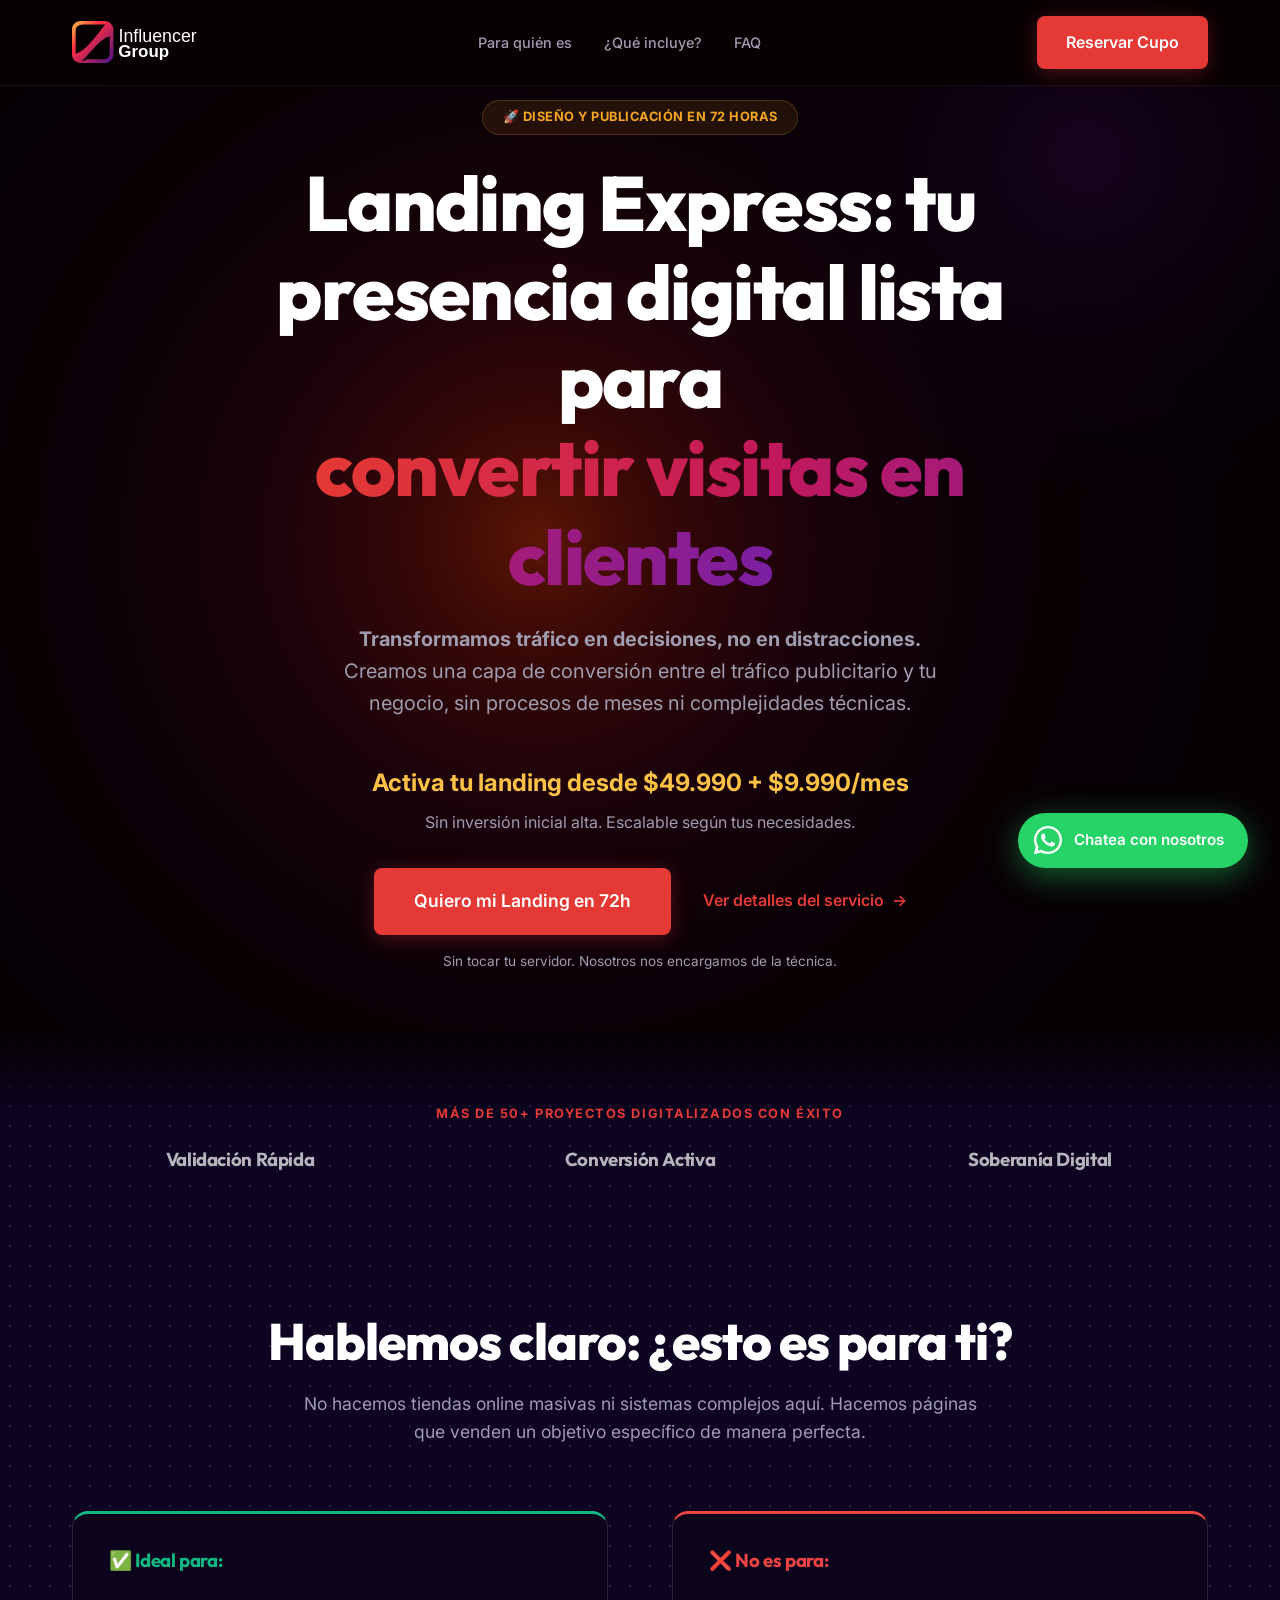
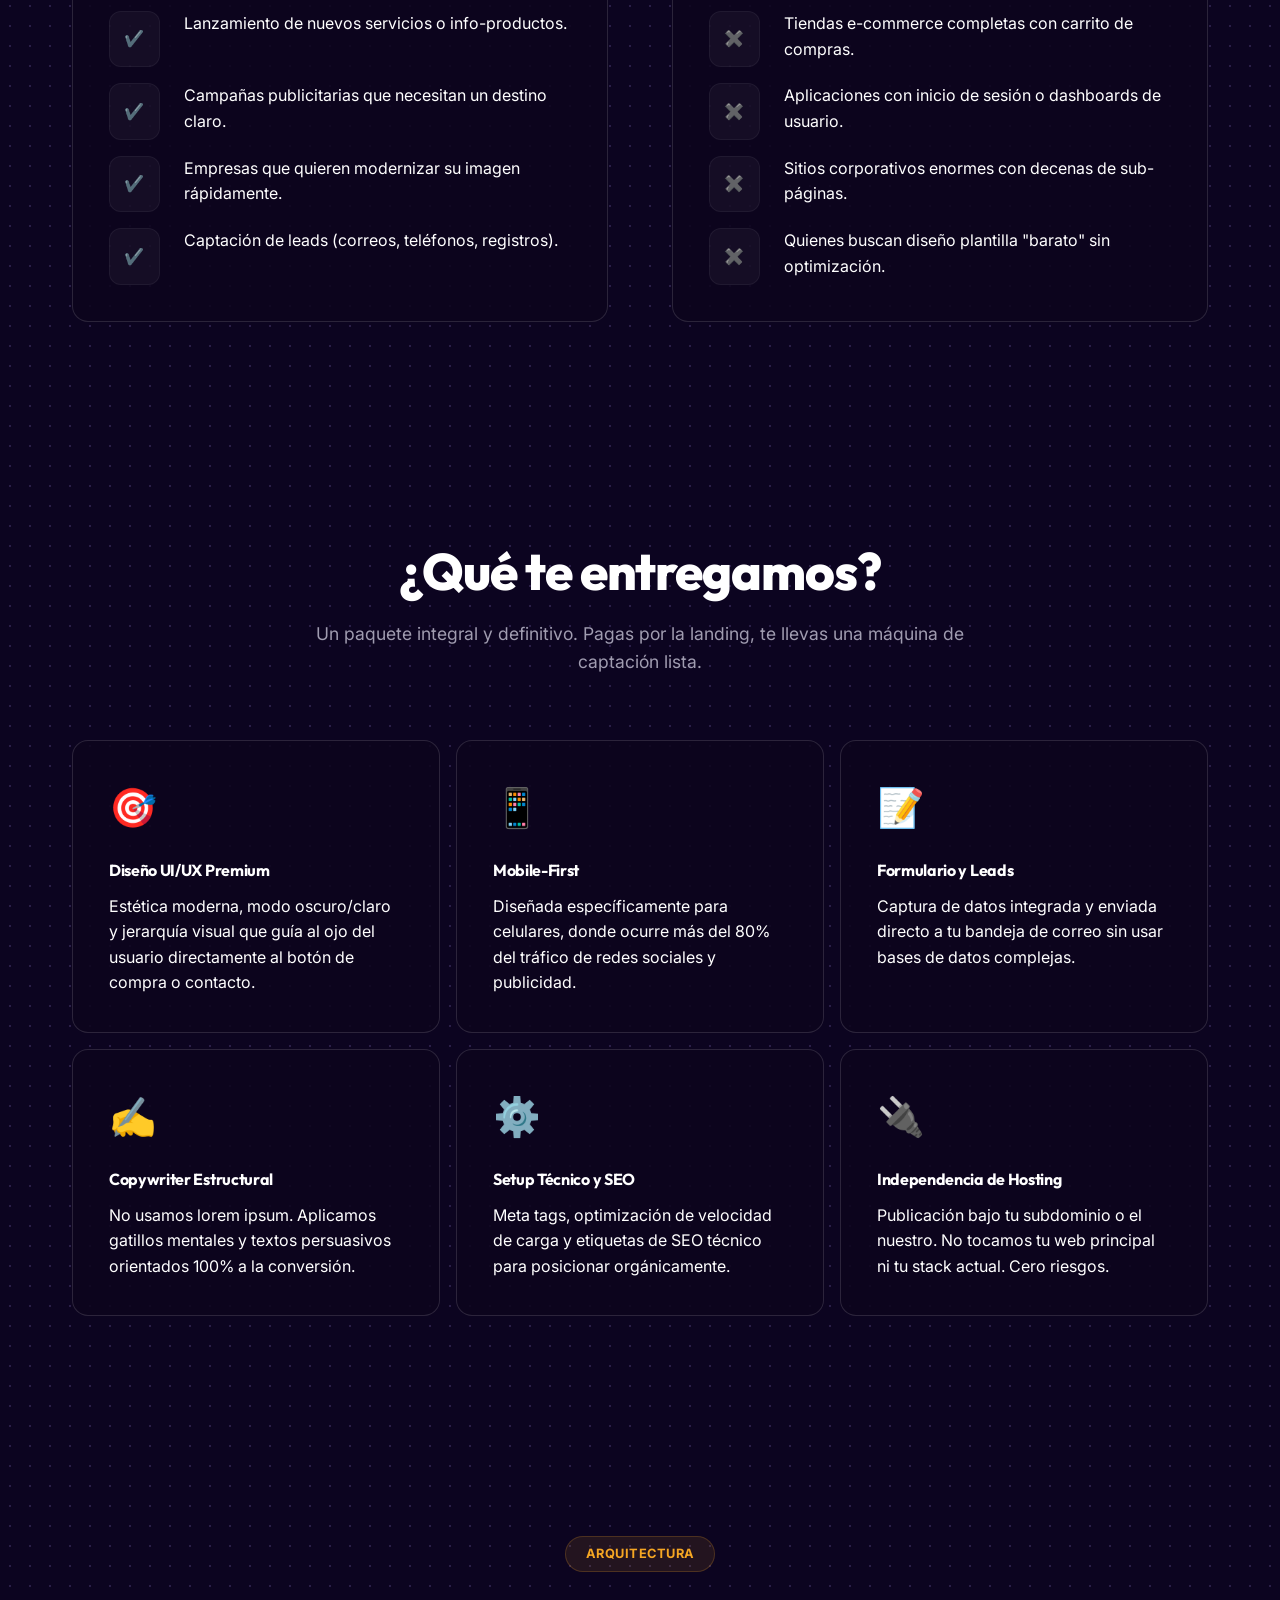
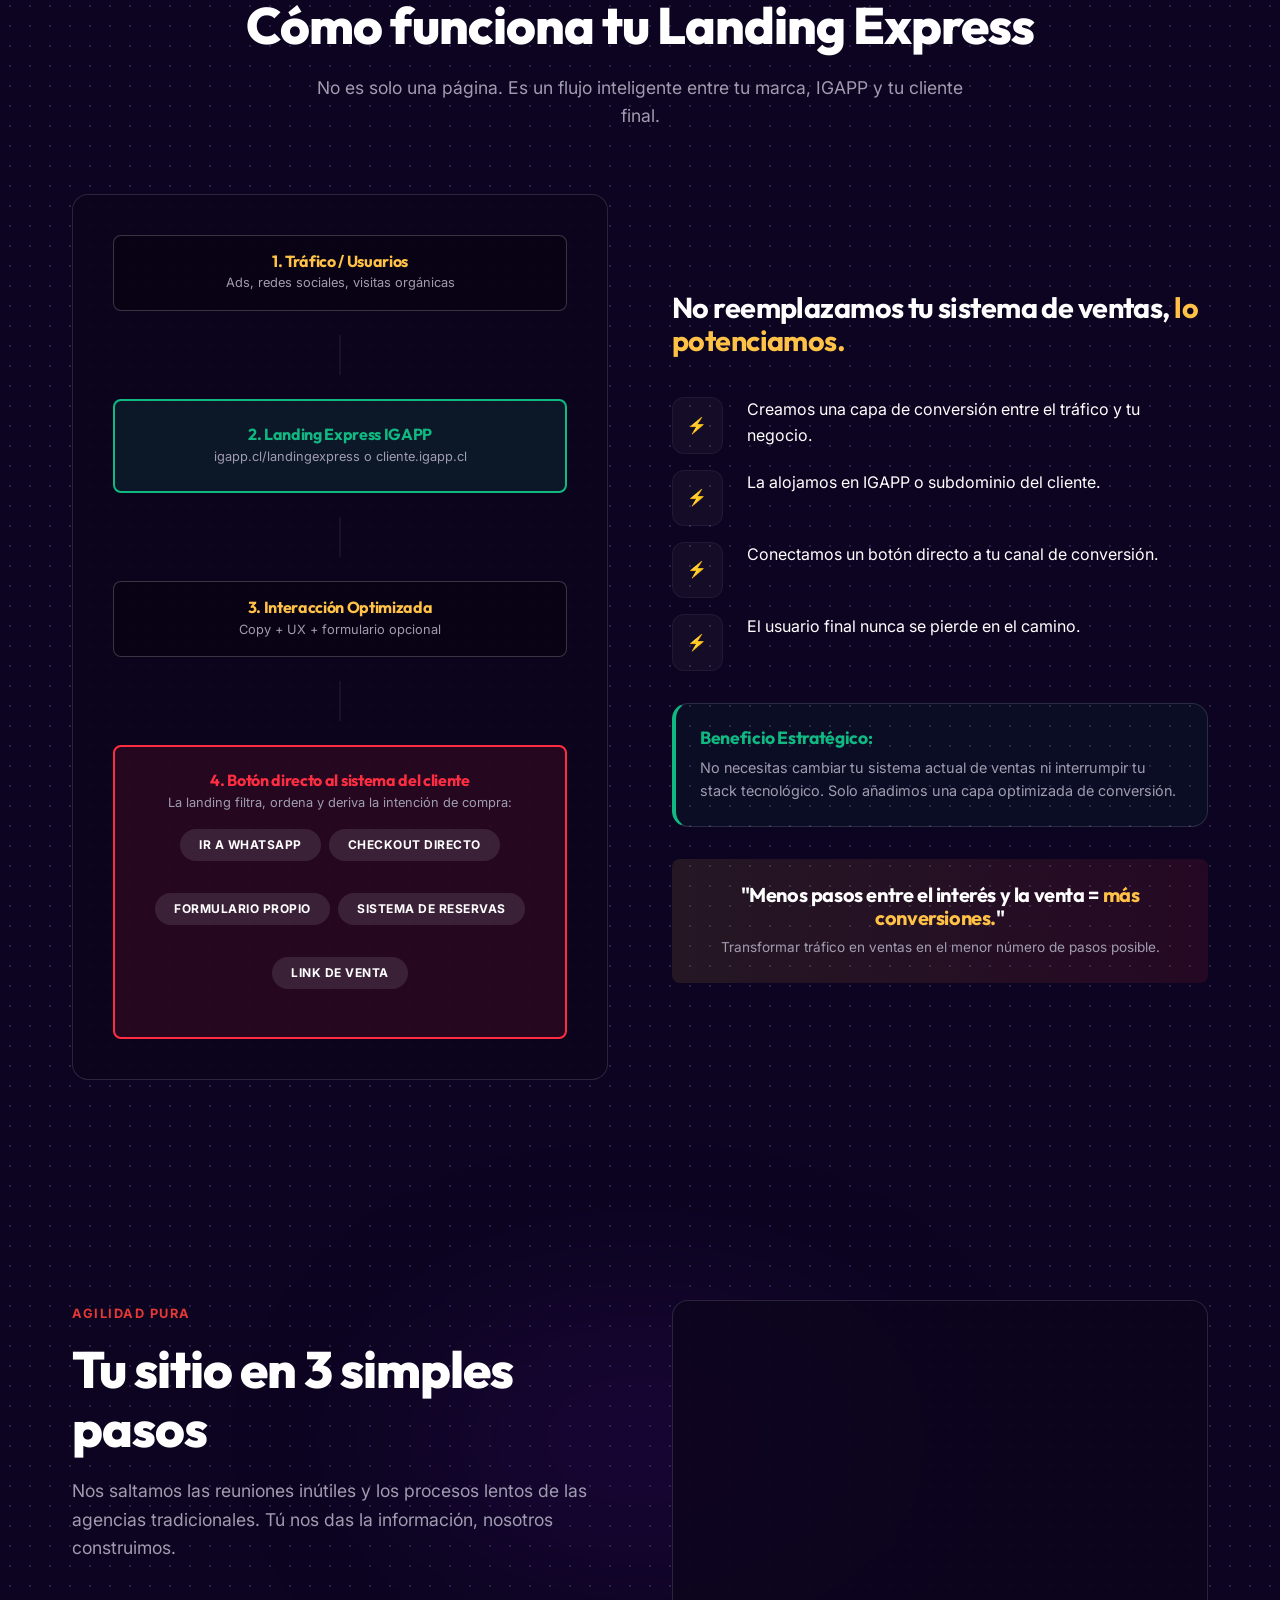
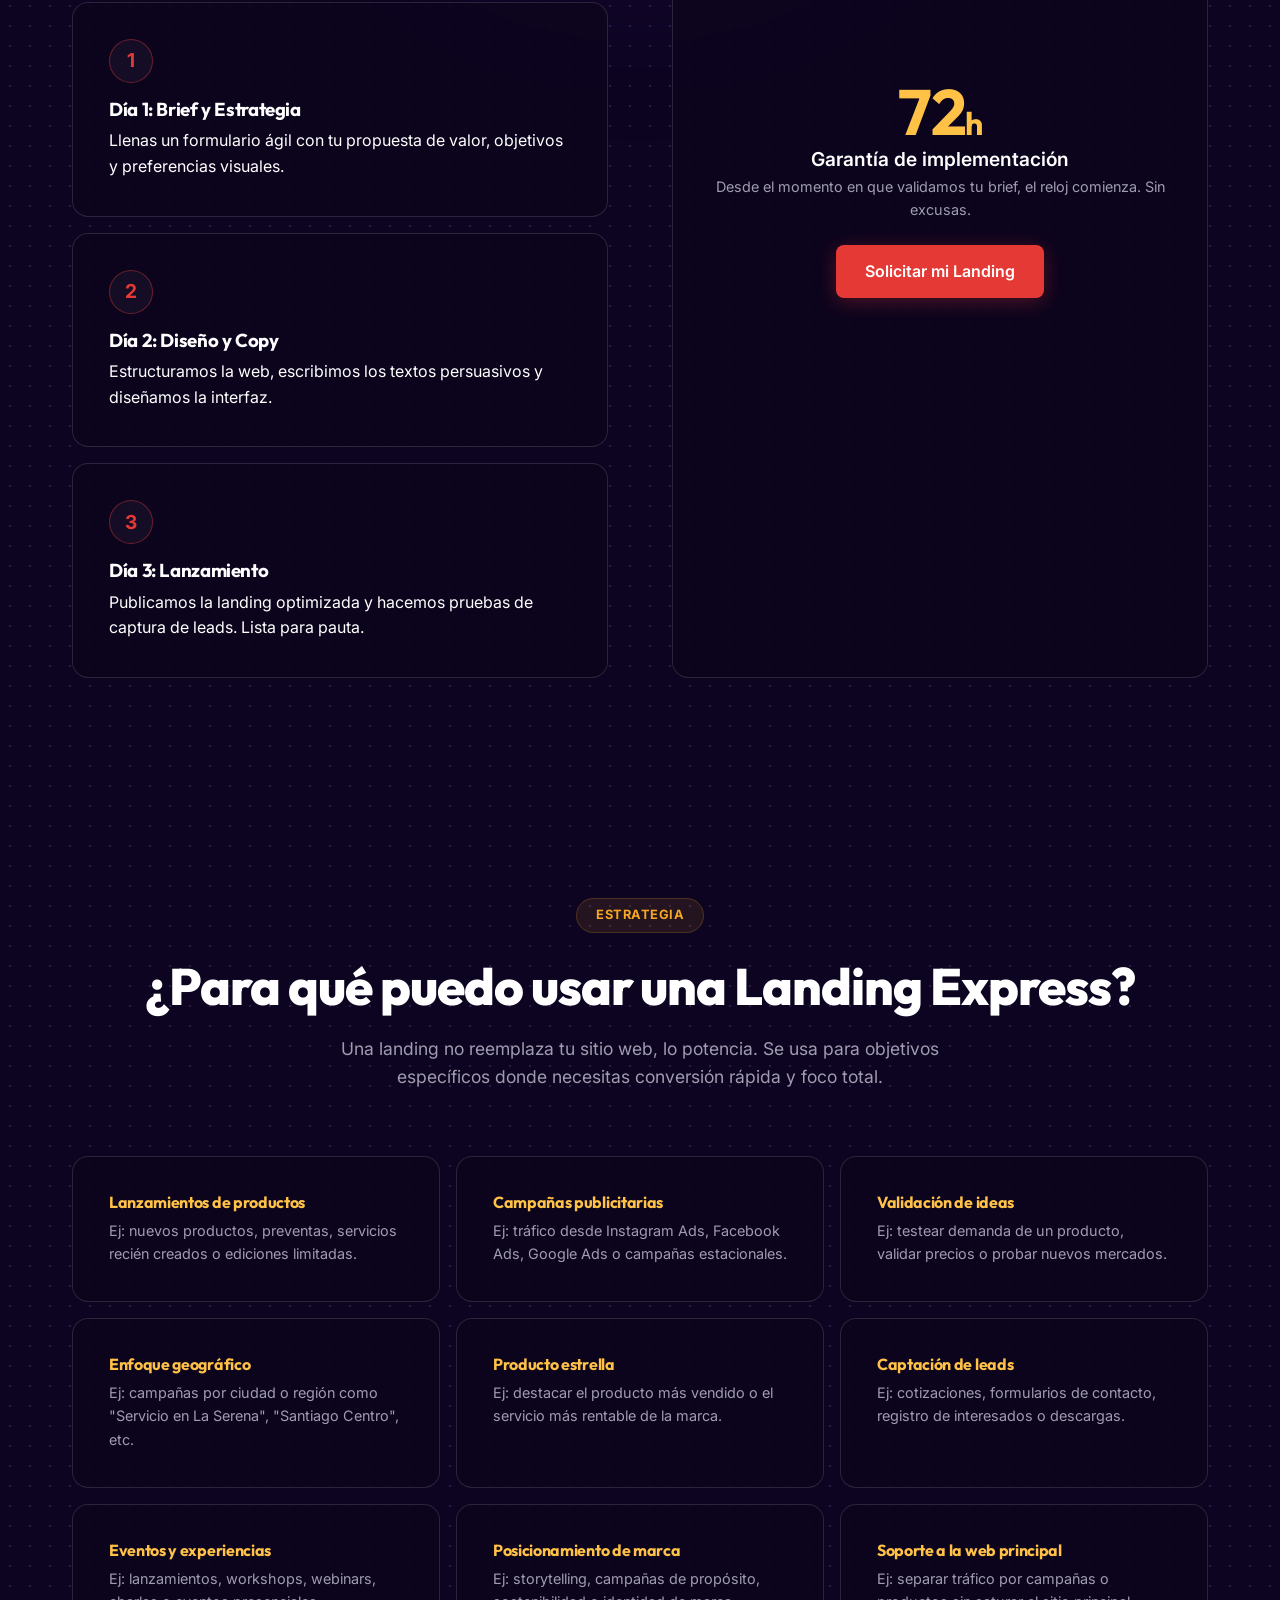
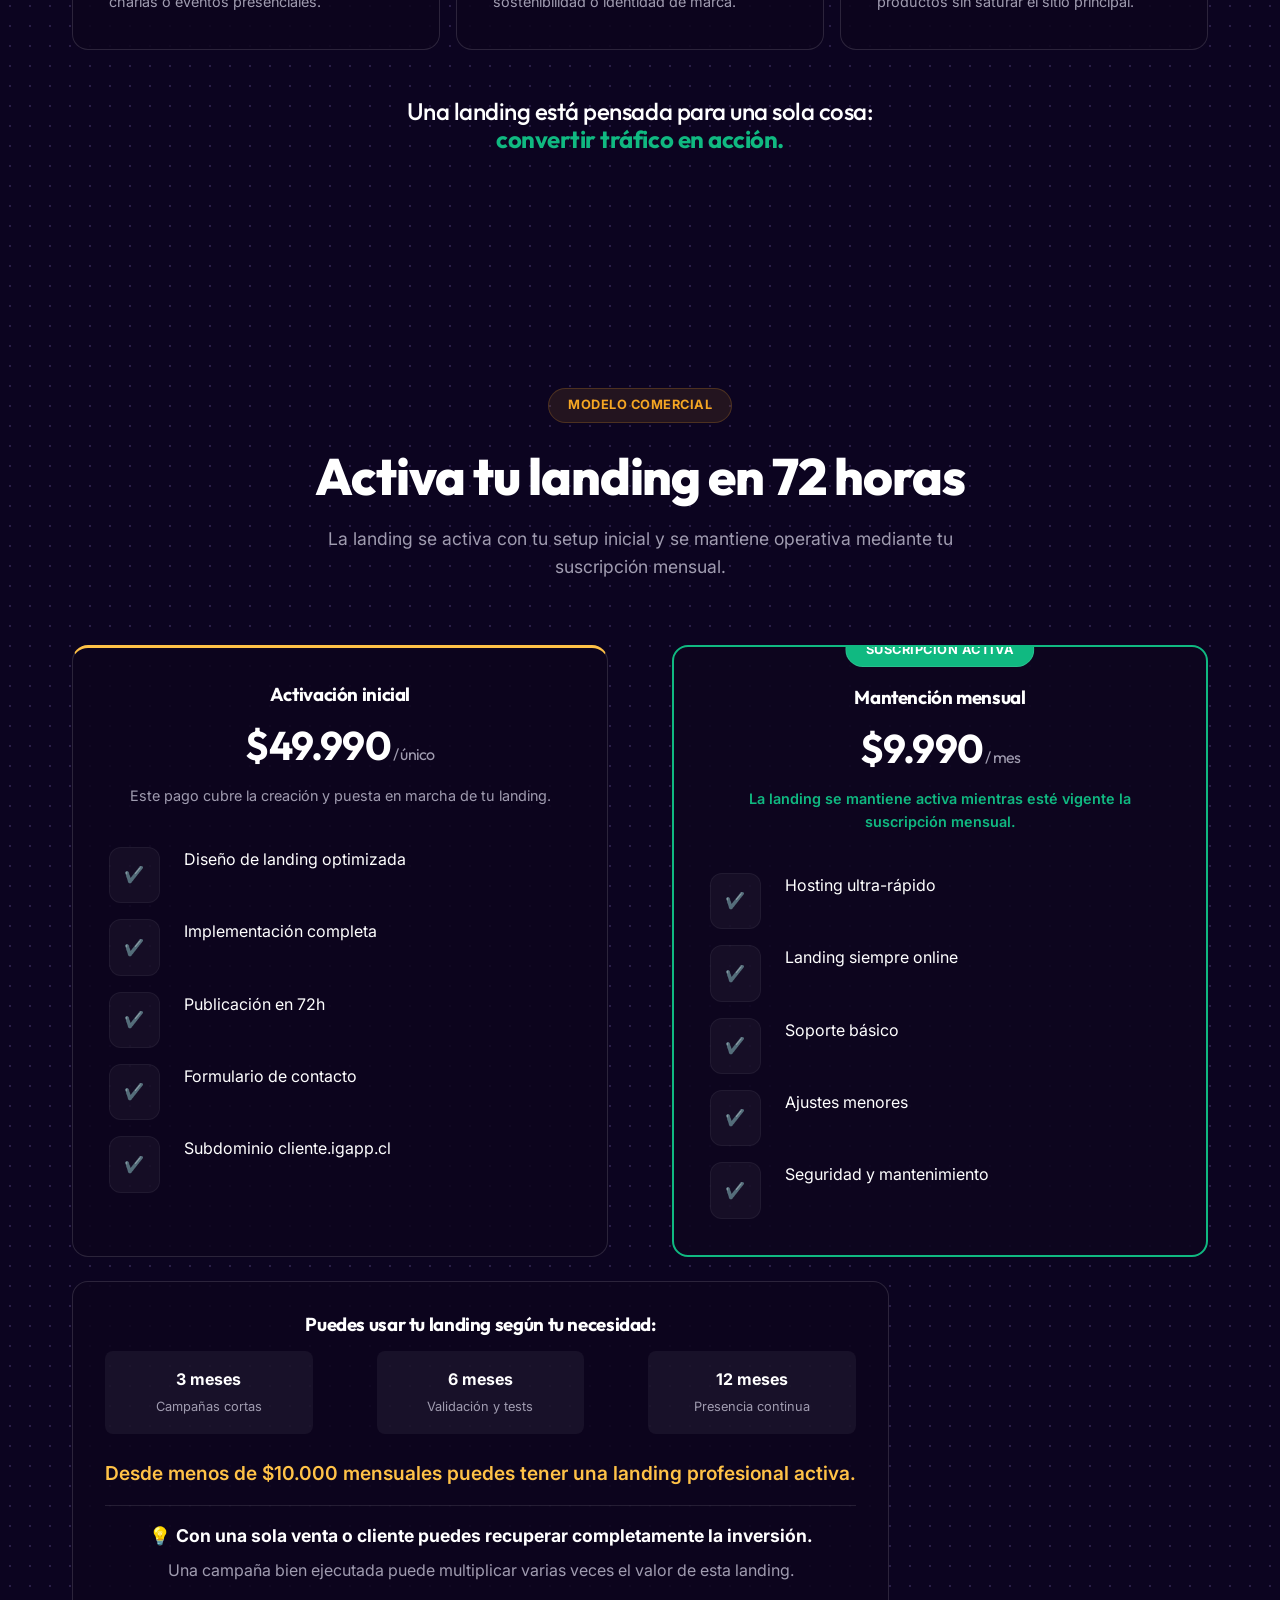
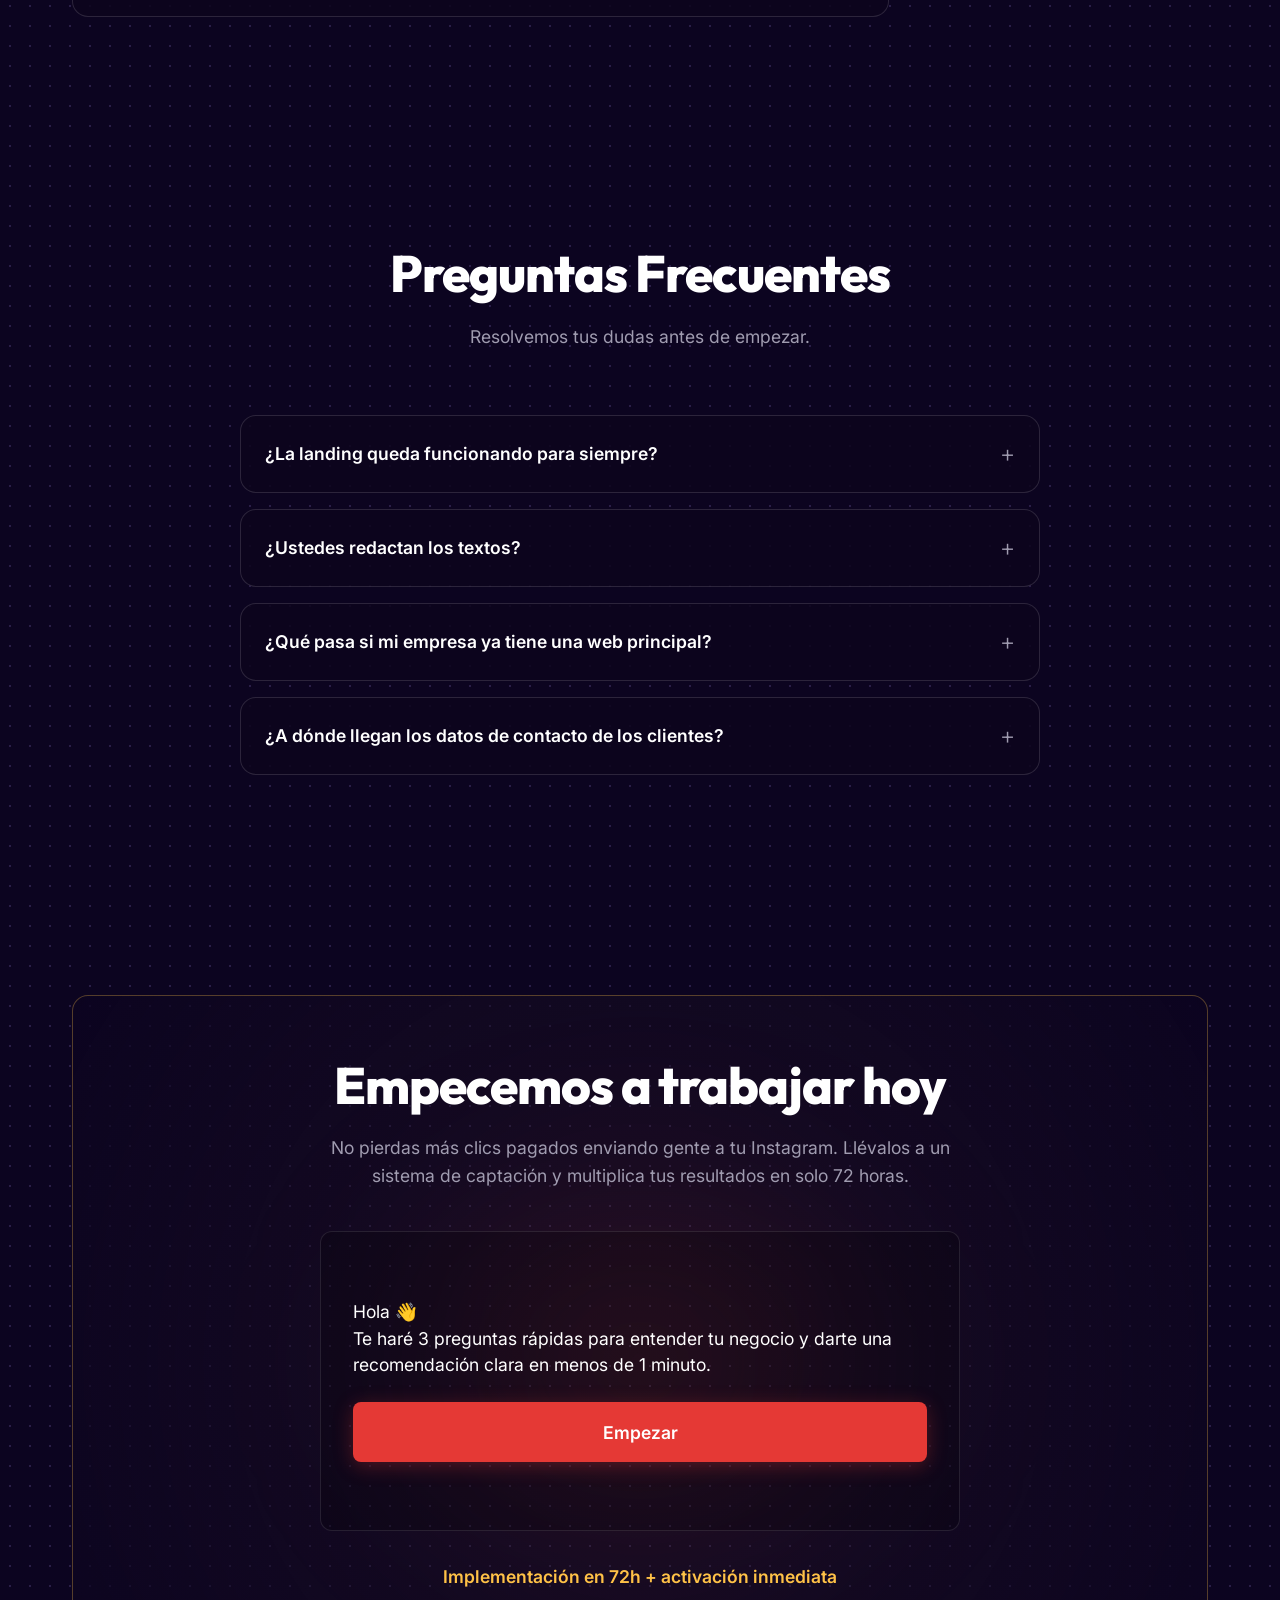
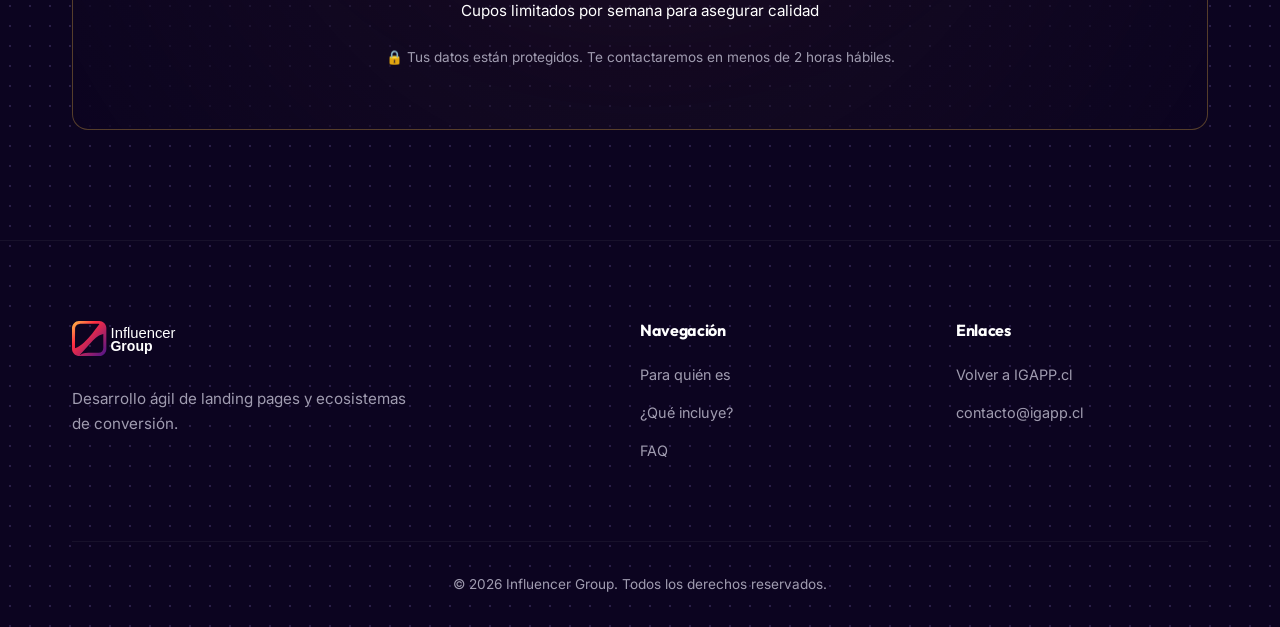
==== landingexpress/index.html @ 33c8352d "Add files via upload" ====
<!DOCTYPE html>
<html lang="es">
<head>
    <meta charset="UTF-8">
    <meta name="viewport" content="width=device-width, initial-scale=1.0">
    <title>Landing Express | Influencer Group</title>
    <meta name="description" content="Obtén tu Landing Express profesional en 72 horas. Diseñada para convertir visitas en clientes con optimización UI/UX y copy persuasivo.">

    <!-- Open Graph / Facebook / WhatsApp -->
    <meta property="og:type" content="website">
    <meta property="og:url" content="https://igapp.cl/landingexpress/">
    <meta property="og:site_name" content="Influencer Group">
    <meta property="og:title" content="Landing Express | Tu Web en 72 Horas">
    <meta property="og:description" content="Tu presencia digital lista para convertir en 72 horas. Diseño premium, mobile-first y optimizado para ventas.">
    <meta property="og:image" content="https://igapp.cl/Logo%20Influencer%20Whastapp.png">
    <meta property="og:image:secure_url" content="https://igapp.cl/Logo%20Influencer%20Whastapp.png">
    <meta property="og:image:type" content="image/png">
    <meta property="og:image:width" content="1200">
    <meta property="og:image:height" content="630">

    <!-- Twitter -->
    <meta property="twitter:card" content="summary_large_image">
    <meta property="twitter:url" content="https://igapp.cl/landingexpress">
    <meta property="twitter:title" content="Landing Express | Tu Web en 72 Horas">
    <meta property="twitter:description" content="Tu presencia digital lista para convertir en 72 horas. Diseño premium, mobile-first y optimizado para ventas.">
    <meta property="twitter:image" content="https://igapp.cl/Logo%20Influencer%20Whastapp.png">

    <link rel="stylesheet" href="../style.css">
    <link href="https://fonts.googleapis.com/css2?family=Inter:wght@400;500;600&family=Outfit:wght@500;700;800&display=swap" rel="stylesheet">
</head>
<body>

<header class="header">
    <div class="container header-container">
        <a href="../" class="logo"><img src="../logo Influencer Group 2026 v1.svg" alt="Influencer Group"></a>
        <nav class="nav">
            <ul class="nav-list">
                <li><a href="#para-quien">Para quién es</a></li>
                <li><a href="#que-incluye">¿Qué incluye?</a></li>
                <li><a href="#faq">FAQ</a></li>
            </ul>
        </nav>
        <a href="#contacto" class="btn btn-primary">Reservar Cupo</a>
        <div class="mobile-menu-btn"><span></span><span></span><span></span></div>
    </div>
</header>

<section class="hero" id="inicio" style="padding-bottom: 4rem;">
    <canvas id="hero-canvas"></canvas>
    <div class="container text-center hero-inner">
        <div class="hero-content mx-auto">
            <span class="badge badge-warning" style="font-weight: 700;">🚀 Diseño y publicación en 72 Horas</span>
            <h1 class="hero-title">Landing Express: tu presencia digital lista para<br><span>convertir visitas en clientes</span></h1>
            <p class="hero-subtitle"><strong>Transformamos tráfico en decisiones, no en distracciones.</strong> Creamos una capa de conversión entre el tráfico publicitario y tu negocio, sin procesos de meses ni complejidades técnicas.</p>
            <div style="margin: 2rem 0;">
                <p style="font-size: 1.5rem; font-weight: 700; color: #FFC247; margin: 0;">Activa tu landing desde $49.990 + $9.990/mes</p>
                <p style="color: var(--text-muted); font-size: 1rem; margin-top: 0.5rem;">Sin inversión inicial alta. Escalable según tus necesidades.</p>
            </div>
            <div class="hero-actions">
                <a href="#contacto" class="btn btn-primary btn-large">Quiero mi Landing en 72h</a>
                <a href="#para-quien" class="btn-link">Ver detalles del servicio <span class="arrow">→</span></a>
            </div>
            <p style="margin-top: 1rem; font-size: 0.85rem; color: var(--text-muted);">Sin tocar tu servidor. Nosotros nos encargamos de la técnica.</p>
        </div>
    </div>
</section>

<div class="sections-bg">

<!-- PRUEBA SOCIAL -->
<section class="section" style="padding: 4rem 0 2rem;">
    <div class="container text-center reveal">
        <p class="eyebrow" style="margin-bottom: 1.5rem;">Más de 50+ proyectos digitalizados con éxito</p>
        <div class="grid grid-3 align-center gap-large" style="opacity: 0.7;">
            <div><h3 style="font-family: 'Outfit'; margin:0;">Validación Rápida</h3></div>
            <div><h3 style="font-family: 'Outfit'; margin:0;">Conversión Activa</h3></div>
            <div><h3 style="font-family: 'Outfit'; margin:0;">Soberanía Digital</h3></div>
        </div>
    </div>
</section>

<!-- SECCIÓN PARA QUIÉN ES / NO ES -->
<section class="section" id="para-quien">
    <div class="container">
        <div class="section-header text-center reveal">
            <h2 class="section-title">Hablemos claro: ¿esto es para ti?</h2>
            <p class="section-desc mx-auto">No hacemos tiendas online masivas ni sistemas complejos aquí. Hacemos páginas que venden un objetivo específico de manera perfecta.</p>
        </div>
        <div class="grid grid-2 gap-large mt-4">
            <div class="glass-card reveal" style="border-top: 3px solid #10b981;">
                <h3 style="color: #10b981; margin-bottom: 1.5rem;">✅ Ideal para:</h3>
                <ul class="feature-rows" style="gap: 1rem;">
                    <li class="feature-row" style="padding:0; border:none; background:transparent;"><div class="feature-icon" style="font-size:1rem;">✔️</div><div>Lanzamiento de nuevos servicios o info-productos.</div></li>
                    <li class="feature-row" style="padding:0; border:none; background:transparent;"><div class="feature-icon" style="font-size:1rem;">✔️</div><div>Campañas publicitarias que necesitan un destino claro.</div></li>
                    <li class="feature-row" style="padding:0; border:none; background:transparent;"><div class="feature-icon" style="font-size:1rem;">✔️</div><div>Empresas que quieren modernizar su imagen rápidamente.</div></li>
                    <li class="feature-row" style="padding:0; border:none; background:transparent;"><div class="feature-icon" style="font-size:1rem;">✔️</div><div>Captación de leads (correos, teléfonos, registros).</div></li>
                </ul>
            </div>
            <div class="glass-card reveal" style="border-top: 3px solid #ef4444; transition-delay:100ms">
                <h3 style="color: #ef4444; margin-bottom: 1.5rem;">❌ No es para:</h3>
                <ul class="feature-rows" style="gap: 1rem;">
                    <li class="feature-row" style="padding:0; border:none; background:transparent;"><div class="feature-icon" style="font-size:1rem;">✖️</div><div>Tiendas e-commerce completas con carrito de compras.</div></li>
                    <li class="feature-row" style="padding:0; border:none; background:transparent;"><div class="feature-icon" style="font-size:1rem;">✖️</div><div>Aplicaciones con inicio de sesión o dashboards de usuario.</div></li>
                    <li class="feature-row" style="padding:0; border:none; background:transparent;"><div class="feature-icon" style="font-size:1rem;">✖️</div><div>Sitios corporativos enormes con decenas de sub-páginas.</div></li>
                    <li class="feature-row" style="padding:0; border:none; background:transparent;"><div class="feature-icon" style="font-size:1rem;">✖️</div><div>Quienes buscan diseño plantilla "barato" sin optimización.</div></li>
                </ul>
            </div>
        </div>
    </div>
</section>

<!-- 2. ¿QUÉ INCLUYE? -->
<section class="section" id="que-incluye">
    <div class="container">
        <div class="section-header text-center reveal">
            <h2 class="section-title">¿Qué te entregamos?</h2>
            <p class="section-desc mx-auto">Un paquete integral y definitivo. Pagas por la landing, te llevas una máquina de captación lista.</p>
        </div>
        <div class="bento-grid grid-3">
            <div class="bento-card glass-card reveal">
                <div class="card-icon">🎯</div>
                <h4>Diseño UI/UX Premium</h4>
                <p>Estética moderna, modo oscuro/claro y jerarquía visual que guía al ojo del usuario directamente al botón de compra o contacto.</p>
            </div>
            <div class="bento-card glass-card reveal" style="transition-delay:100ms">
                <div class="card-icon">📱</div>
                <h4>Mobile-First</h4>
                <p>Diseñada específicamente para celulares, donde ocurre más del 80% del tráfico de redes sociales y publicidad.</p>
            </div>
            <div class="bento-card glass-card reveal" style="transition-delay:200ms">
                <div class="card-icon">📝</div>
                <h4>Formulario y Leads</h4>
                <p>Captura de datos integrada y enviada directo a tu bandeja de correo sin usar bases de datos complejas.</p>
            </div>
            <div class="bento-card glass-card reveal">
                <div class="card-icon">✍️</div>
                <h4>Copywriter Estructural</h4>
                <p>No usamos lorem ipsum. Aplicamos gatillos mentales y textos persuasivos orientados 100% a la conversión.</p>
            </div>
            <div class="bento-card glass-card reveal" style="transition-delay:100ms">
                <div class="card-icon">⚙️</div>
                <h4>Setup Técnico y SEO</h4>
                <p>Meta tags, optimización de velocidad de carga y etiquetas de SEO técnico para posicionar orgánicamente.</p>
            </div>
            <div class="bento-card glass-card reveal" style="transition-delay:200ms">
                <div class="card-icon">🔌</div>
                <h4>Independencia de Hosting</h4>
                <p>Publicación bajo tu subdominio o el nuestro. No tocamos tu web principal ni tu stack actual. Cero riesgos.</p>
            </div>
        </div>
    </div>
</section>

<!-- WORKFLOW / CÓMO FUNCIONA -->
<section class="section" id="workflow">
    <div class="container">
        <div class="section-header text-center reveal">
            <span class="badge badge-warning">Arquitectura</span>
            <h2 class="section-title">Cómo funciona tu Landing Express</h2>
            <p class="section-desc mx-auto">No es solo una página. Es un flujo inteligente entre tu marca, IGAPP y tu cliente final.</p>
        </div>
        
        <div class="grid grid-2 align-center gap-large mt-4">
            <!-- DIAGRAMA VISUAL -->
            <div class="glass-card reveal" style="padding: 2.5rem; text-align: center;">
                <div style="display:flex; flex-direction:column; align-items:center; gap: 1rem;">
                    
                    <div style="border: 1px solid rgba(255,255,255,0.2); border-radius: 8px; padding: 1rem; width: 100%; background: rgba(0,0,0,0.3);">
                        <h4 style="color: #FFC247; margin-bottom: 0.2rem;">1. Tráfico / Usuarios</h4>
                        <p style="font-size: 0.8rem; color: var(--text-muted); margin:0;">Ads, redes sociales, visitas orgánicas</p>
                    </div>
                    
                    <div class="tech-arrow"></div>
                    
                    <div class="tech-node" style="border: 2px solid #10b981; border-radius: 8px; padding: 1.5rem; width: 100%; background: rgba(16, 185, 129, 0.1);">
                        <h4 style="color: #10b981; margin-bottom: 0.2rem;">2. Landing Express IGAPP</h4>
                        <p style="font-size: 0.8rem; color: var(--text-muted); margin:0;">igapp.cl/landingexpress o cliente.igapp.cl</p>
                    </div>
                    
                    <div class="tech-arrow" style="animation-delay: 0.5s;"></div>
                    
                    <div style="border: 1px solid rgba(255,255,255,0.2); border-radius: 8px; padding: 1rem; width: 100%; background: rgba(0,0,0,0.3);">
                        <h4 style="color: #FFC247; margin-bottom: 0.2rem;">3. Interacción Optimizada</h4>
                        <p style="font-size: 0.8rem; color: var(--text-muted); margin:0;">Copy + UX + formulario opcional</p>
                    </div>

                    <div class="tech-arrow" style="animation-delay: 1s;"></div>
                    
                    <div style="border: 2px solid #FF2D41; border-radius: 8px; padding: 1.5rem; width: 100%; background: rgba(255, 45, 65, 0.1);">
                        <h4 style="color: #FF2D41; margin-bottom: 0.2rem;">4. Botón directo al sistema del cliente</h4>
                        <p style="font-size: 0.8rem; color: var(--text-muted); margin:0; margin-bottom: 1rem;">La landing filtra, ordena y deriva la intención de compra:</p>
                        <div style="display: flex; flex-wrap: wrap; gap: 0.5rem; justify-content: center;">
                            <span class="badge" style="background: rgba(255,255,255,0.1); border:none; font-size:0.75rem;">Ir a WhatsApp</span>
                            <span class="badge" style="background: rgba(255,255,255,0.1); border:none; font-size:0.75rem;">Checkout Directo</span>
                            <span class="badge" style="background: rgba(255,255,255,0.1); border:none; font-size:0.75rem;">Formulario Propio</span>
                            <span class="badge" style="background: rgba(255,255,255,0.1); border:none; font-size:0.75rem;">Sistema de Reservas</span>
                            <span class="badge" style="background: rgba(255,255,255,0.1); border:none; font-size:0.75rem;">Link de Venta</span>
                        </div>
                    </div>
                    
                </div>
            </div>
            
            <!-- EXPLICACION -->
            <div class="reveal">
                <h3 style="font-size: 1.8rem; margin-bottom: 1rem;">No reemplazamos tu sistema de ventas, <span style="color:#FFC247;">lo potenciamos.</span></h3>
                
                <ul class="feature-rows" style="gap: 1rem; margin-bottom: 2rem;">
                    <li class="feature-row" style="padding:0; border:none; background:transparent;"><div class="feature-icon" style="font-size:1rem;">⚡</div><div>Creamos una capa de conversión entre el tráfico y tu negocio.</div></li>
                    <li class="feature-row" style="padding:0; border:none; background:transparent;"><div class="feature-icon" style="font-size:1rem;">⚡</div><div>La alojamos en IGAPP o subdominio del cliente.</div></li>
                    <li class="feature-row" style="padding:0; border:none; background:transparent;"><div class="feature-icon" style="font-size:1rem;">⚡</div><div>Conectamos un botón directo a tu canal de conversión.</div></li>
                    <li class="feature-row" style="padding:0; border:none; background:transparent;"><div class="feature-icon" style="font-size:1rem;">⚡</div><div>El usuario final nunca se pierde en el camino.</div></li>
                </ul>

                <div class="glass-card" style="border-left: 4px solid #10b981; padding: 1.5rem; margin-bottom: 2rem; background: rgba(16, 185, 129, 0.05);">
                    <h4 style="color: #10b981; font-size: 1.1rem; margin:0;">Beneficio Estratégico:</h4>
                    <p style="font-size: 0.9rem; color: var(--text-muted); margin-top:0.5rem; margin-bottom: 0;">No necesitas cambiar tu sistema actual de ventas ni interrumpir tu stack tecnológico. Solo añadimos una capa optimizada de conversión.</p>
                </div>
                
                <div style="background: linear-gradient(90deg, rgba(255,194,71,0.1) 0%, rgba(255,45,65,0.1) 100%); border-radius: 8px; padding: 1.5rem; text-align: center;">
                    <h3 style="margin: 0; font-size: 1.25rem; font-family: 'Outfit';">"Menos pasos entre el interés y la venta = <span style="color:#FFC247;">más conversiones.</span>"</h3>
                    <p style="font-size: 0.85rem; color: var(--text-muted); margin-top: 0.5rem; margin-bottom: 0;">Transformar tráfico en ventas en el menor número de pasos posible.</p>
                </div>
            </div>
        </div>
    </div>
</section>

<!-- PROCESO Y ENTREGA -->
<section class="section" id="proceso">
    <div class="container">
        <div class="grid grid-2 align-center gap-large">
            <div class="reveal">
                <span class="eyebrow">Agilidad pura</span>
                <h2 class="section-title">Tu sitio en 3 simples pasos</h2>
                <p class="section-desc text-left">Nos saltamos las reuniones inútiles y los procesos lentos de las agencias tradicionales. Tú nos das la información, nosotros construimos.</p>
                <div class="process-steps mt-4" style="flex-direction: column; display: flex; gap: 1rem;">
                    <div class="step glass-card" style="margin-bottom: 0; width: 100%; text-align: left; display: flex; flex-direction: column; align-items: flex-start;"><div class="step-number" style="margin: 0 0 1rem 0;">1</div><h3 style="margin-bottom: 0.5rem;">Día 1: Brief y Estrategia</h3><p>Llenas un formulario ágil con tu propuesta de valor, objetivos y preferencias visuales.</p></div>
                    <div class="step glass-card" style="margin-bottom: 0; width: 100%; text-align: left; display: flex; flex-direction: column; align-items: flex-start;"><div class="step-number" style="margin: 0 0 1rem 0;">2</div><h3 style="margin-bottom: 0.5rem;">Día 2: Diseño y Copy</h3><p>Estructuramos la web, escribimos los textos persuasivos y diseñamos la interfaz.</p></div>
                    <div class="step glass-card" style="margin-bottom: 0; width: 100%; text-align: left; display: flex; flex-direction: column; align-items: flex-start;"><div class="step-number" style="margin: 0 0 1rem 0;">3</div><h3 style="margin-bottom: 0.5rem;">Día 3: Lanzamiento</h3><p>Publicamos la landing optimizada y hacemos pruebas de captura de leads. Lista para pauta.</p></div>
                </div>
            </div>
            <div class="visual-box glass-card reveal text-center" style="display:flex; flex-direction:column; justify-content:center; align-items:center;">
                <h3 style="font-size: 4rem; margin: 0; color: #FFC247; line-height:1;">72<span style="font-size:2rem;">h</span></h3>
                <p style="font-size: 1.2rem; font-weight: 600;">Garantía de implementación</p>
                <p style="color: var(--text-muted); font-size: 0.9rem;">Desde el momento en que validamos tu brief, el reloj comienza. Sin excusas.</p>
                <a href="#contacto" class="btn btn-primary mt-4">Solicitar mi Landing</a>
            </div>
        </div>
    </div>
</section>

<!-- CASOS DE USO -->
<section class="section" id="casos-de-uso">
    <div class="container">
        <div class="section-header text-center reveal">
            <span class="badge badge-warning">Estrategia</span>
            <h2 class="section-title">¿Para qué puedo usar una Landing Express?</h2>
            <p class="section-desc mx-auto">Una landing no reemplaza tu sitio web, lo potencia. Se usa para objetivos específicos donde necesitas conversión rápida y foco total.</p>
        </div>
        <div class="bento-grid grid-3 mt-4">
            <div class="glass-card reveal">
                <h4 style="color: #FFC247; margin-bottom: 0.5rem;">Lanzamientos de productos</h4>
                <p style="font-size: 0.9rem; color: var(--text-muted); margin:0;">Ej: nuevos productos, preventas, servicios recién creados o ediciones limitadas.</p>
            </div>
            <div class="glass-card reveal" style="transition-delay: 100ms;">
                <h4 style="color: #FFC247; margin-bottom: 0.5rem;">Campañas publicitarias</h4>
                <p style="font-size: 0.9rem; color: var(--text-muted); margin:0;">Ej: tráfico desde Instagram Ads, Facebook Ads, Google Ads o campañas estacionales.</p>
            </div>
            <div class="glass-card reveal" style="transition-delay: 200ms;">
                <h4 style="color: #FFC247; margin-bottom: 0.5rem;">Validación de ideas</h4>
                <p style="font-size: 0.9rem; color: var(--text-muted); margin:0;">Ej: testear demanda de un producto, validar precios o probar nuevos mercados.</p>
            </div>
            <div class="glass-card reveal">
                <h4 style="color: #FFC247; margin-bottom: 0.5rem;">Enfoque geográfico</h4>
                <p style="font-size: 0.9rem; color: var(--text-muted); margin:0;">Ej: campañas por ciudad o región como "Servicio en La Serena", "Santiago Centro", etc.</p>
            </div>
            <div class="glass-card reveal" style="transition-delay: 100ms;">
                <h4 style="color: #FFC247; margin-bottom: 0.5rem;">Producto estrella</h4>
                <p style="font-size: 0.9rem; color: var(--text-muted); margin:0;">Ej: destacar el producto más vendido o el servicio más rentable de la marca.</p>
            </div>
            <div class="glass-card reveal" style="transition-delay: 200ms;">
                <h4 style="color: #FFC247; margin-bottom: 0.5rem;">Captación de leads</h4>
                <p style="font-size: 0.9rem; color: var(--text-muted); margin:0;">Ej: cotizaciones, formularios de contacto, registro de interesados o descargas.</p>
            </div>
            <div class="glass-card reveal">
                <h4 style="color: #FFC247; margin-bottom: 0.5rem;">Eventos y experiencias</h4>
                <p style="font-size: 0.9rem; color: var(--text-muted); margin:0;">Ej: lanzamientos, workshops, webinars, charlas o eventos presenciales.</p>
            </div>
            <div class="glass-card reveal" style="transition-delay: 100ms;">
                <h4 style="color: #FFC247; margin-bottom: 0.5rem;">Posicionamiento de marca</h4>
                <p style="font-size: 0.9rem; color: var(--text-muted); margin:0;">Ej: storytelling, campañas de propósito, sostenibilidad o identidad de marca.</p>
            </div>
            <div class="glass-card reveal" style="transition-delay: 200ms;">
                <h4 style="color: #FFC247; margin-bottom: 0.5rem;">Soporte a la web principal</h4>
                <p style="font-size: 0.9rem; color: var(--text-muted); margin:0;">Ej: separar tráfico por campañas o productos sin saturar el sitio principal.</p>
            </div>
        </div>
        <div class="text-center reveal" style="margin-top: 3rem;">
            <h3 style="font-family: 'Outfit'; font-size: 1.5rem; font-weight: 500;">Una landing está pensada para una sola cosa:<br><span style="color: #10b981; font-weight: 700;">convertir tráfico en acción.</span></h3>
        </div>
    </div>
</section>

<!-- PRICING Y VALOR -->
<section class="section" id="pricing">
    <div class="container">
        <div class="section-header text-center reveal">
            <span class="badge badge-warning">Modelo Comercial</span>
            <h2 class="section-title">Activa tu landing en 72 horas</h2>
            <p class="section-desc mx-auto">La landing se activa con tu setup inicial y se mantiene operativa mediante tu suscripción mensual.</p>
        </div>
        
        <div class="grid grid-2 gap-large mt-4">
            <!-- BLOQUE 1: SETUP -->
            <div class="glass-card reveal text-center" style="border-top: 3px solid #FFC247;">
                <h3 style="margin-bottom: 0.5rem;">Activación inicial</h3>
                <h2 style="font-size: 2.5rem; margin: 1rem 0;">$49.990<span style="font-size: 1rem; color: var(--text-muted); font-weight:normal;"> / único</span></h2>
                <p style="color: var(--text-muted); font-size: 0.9rem; margin-bottom: 2rem;">Este pago cubre la creación y puesta en marcha de tu landing.</p>
                <ul class="feature-rows" style="gap: 1rem; text-align: left;">
                    <li class="feature-row" style="padding:0; border:none; background:transparent;"><div class="feature-icon" style="font-size:1rem;">✔️</div><div>Diseño de landing optimizada</div></li>
                    <li class="feature-row" style="padding:0; border:none; background:transparent;"><div class="feature-icon" style="font-size:1rem;">✔️</div><div>Implementación completa</div></li>
                    <li class="feature-row" style="padding:0; border:none; background:transparent;"><div class="feature-icon" style="font-size:1rem;">✔️</div><div>Publicación en 72h</div></li>
                    <li class="feature-row" style="padding:0; border:none; background:transparent;"><div class="feature-icon" style="font-size:1rem;">✔️</div><div>Formulario de contacto</div></li>
                    <li class="feature-row" style="padding:0; border:none; background:transparent;"><div class="feature-icon" style="font-size:1rem;">✔️</div><div>Subdominio cliente.igapp.cl</div></li>
                </ul>
            </div>
            
            <!-- BLOQUE 2: MENSUAL -->
            <div class="glass-card reveal text-center" style="border: 2px solid #10b981; position: relative; padding-top: 2.5rem;">
                <span class="badge" style="position: absolute; top: -15px; left: 50%; transform: translateX(-50%); background: #10b981; color: #fff;">Suscripción Activa</span>
                <h3 style="margin-bottom: 0.5rem;">Mantención mensual</h3>
                <h2 style="font-size: 2.5rem; margin: 1rem 0;">$9.990<span style="font-size: 1rem; color: var(--text-muted); font-weight:normal;"> / mes</span></h2>
                <p style="color: #10b981; font-weight: 600; font-size: 0.9rem; margin-bottom: 2rem;">La landing se mantiene activa mientras esté vigente la suscripción mensual.</p>
                <ul class="feature-rows" style="gap: 1rem; text-align: left;">
                    <li class="feature-row" style="padding:0; border:none; background:transparent;"><div class="feature-icon" style="font-size:1rem;">✔️</div><div>Hosting ultra-rápido</div></li>
                    <li class="feature-row" style="padding:0; border:none; background:transparent;"><div class="feature-icon" style="font-size:1rem;">✔️</div><div>Landing siempre online</div></li>
                    <li class="feature-row" style="padding:0; border:none; background:transparent;"><div class="feature-icon" style="font-size:1rem;">✔️</div><div>Soporte básico</div></li>
                    <li class="feature-row" style="padding:0; border:none; background:transparent;"><div class="feature-icon" style="font-size:1rem;">✔️</div><div>Ajustes menores</div></li>
                    <li class="feature-row" style="padding:0; border:none; background:transparent;"><div class="feature-icon" style="font-size:1rem;">✔️</div><div>Seguridad y mantenimiento</div></li>
                </ul>
            </div>
        </div>

        <div class="glass-card mt-4 reveal text-center" style="padding: 2rem;">
            <h3 style="margin-bottom: 1rem;">Puedes usar tu landing según tu necesidad:</h3>
            <div class="grid grid-3 gap-large" style="margin-bottom: 1.5rem;">
                <div style="background: rgba(255,255,255,0.05); padding: 1rem; border-radius: 8px;"><strong>3 meses</strong><br><span style="font-size: 0.8rem; color: var(--text-muted);">Campañas cortas</span></div>
                <div style="background: rgba(255,255,255,0.05); padding: 1rem; border-radius: 8px;"><strong>6 meses</strong><br><span style="font-size: 0.8rem; color: var(--text-muted);">Validación y tests</span></div>
                <div style="background: rgba(255,255,255,0.05); padding: 1rem; border-radius: 8px;"><strong>12 meses</strong><br><span style="font-size: 0.8rem; color: var(--text-muted);">Presencia continua</span></div>
            </div>
            <p style="font-size: 1.2rem; font-weight: 600; color: #FFC247; margin-bottom: 1rem;">Desde menos de $10.000 mensuales puedes tener una landing profesional activa.</p>
            <div style="border-top: 1px solid rgba(255,255,255,0.1); padding-top: 1rem; margin-top: 1rem;">
                <p style="margin-bottom: 0.5rem; font-size: 1.1rem;">💡 <strong>Con una sola venta o cliente puedes recuperar completamente la inversión.</strong></p>
                <p style="color: var(--text-muted);">Una campaña bien ejecutada puede multiplicar varias veces el valor de esta landing.</p>
            </div>
        </div>
    </div>
</section>

<!-- FAQ -->
<section class="section" id="faq">
    <div class="container">
        <div class="section-header text-center reveal">
            <h2 class="section-title">Preguntas Frecuentes</h2>
            <p class="section-desc mx-auto">Resolvemos tus dudas antes de empezar.</p>
        </div>
        <div class="faq-container mx-auto reveal" style="max-width: 800px; display:flex; flex-direction:column; gap:1rem;">
            <details class="glass-card" style="padding: 1.5rem; cursor: pointer;">
                <summary style="font-weight: 600; font-size: 1.1rem; list-style: none; outline: none;">¿La landing queda funcionando para siempre?</summary>
                <p style="margin-top: 1rem; color: var(--text-muted);">La landing se mantiene activa mientras esté vigente la suscripción mensual. Puedes usarla el tiempo que necesites (campañas cortas o presencia continua).</p>
            </details>

            <details class="glass-card" style="padding: 1.5rem; cursor: pointer;">
                <summary style="font-weight: 600; font-size: 1.1rem; list-style: none; outline: none;">¿Ustedes redactan los textos?</summary>
                <p style="margin-top: 1rem; color: var(--text-muted);">Sí. Te pediremos información clave de tu negocio en el brief inicial, y nuestro equipo de copywriter se encargará de darle el formato comercial enfocado a la conversión.</p>
            </details>
            <details class="glass-card" style="padding: 1.5rem; cursor: pointer;">
                <summary style="font-weight: 600; font-size: 1.1rem; list-style: none; outline: none;">¿Qué pasa si mi empresa ya tiene una web principal?</summary>
                <p style="margin-top: 1rem; color: var(--text-muted);">Es el escenario perfecto. Construimos esta landing de forma independiente (ej: `promocion.tuempresa.com`). Esto potencia tu campaña sin tener que involucrar a tus programadores ni tocar tu web actual.</p>
            </details>
            <details class="glass-card" style="padding: 1.5rem; cursor: pointer;">
                <summary style="font-weight: 600; font-size: 1.1rem; list-style: none; outline: none;">¿A dónde llegan los datos de contacto de los clientes?</summary>
                <p style="margin-top: 1rem; color: var(--text-muted);">Configuramos el formulario para que te llegue un correo electrónico inmediato cada vez que alguien se registra, con todos los datos tabulados y listos para contactar.</p>
            </details>
        </div>
    </div>
</section>

<!-- 5. CTA FINAL -->
<section class="section" id="contacto">
    <div class="container text-center reveal">
        <div class="glass-card p-large" style="border: 1px solid rgba(255,194,71,0.3); background: radial-gradient(circle at center, rgba(255,194,71,0.05) 0%, rgba(12,4,32,0.8) 100%);">
            <h2 class="section-title">Empecemos a trabajar hoy</h2>
            <p class="section-desc mx-auto">No pierdas más clics pagados enviando gente a tu Instagram. Llévalos a un sistema de captación y multiplica tus resultados en solo 72 horas.</p>
            
            <div id="wizard-content" style="transition: opacity 0.3s ease; text-align: left; width: 100%; max-width: 640px; margin: 2rem auto 0; background: rgba(0,0,0,0.2); padding: 2rem; border-radius: 12px; border: 1px solid rgba(255,255,255,0.1); min-height: 300px; display: flex; flex-direction: column; justify-content: center;"></div>

            <p style="margin-top: 2rem; font-weight: 600; color: #FFC247; font-size: 1.1rem;">Implementación en 72h + activación inmediata</p>
            <p style="margin-top: 0.5rem; font-size: 0.95rem; color: #fff;">Cupos limitados por semana para asegurar calidad</p>
            <p style="margin-top: 1.5rem; font-size: 0.85rem; color: var(--text-muted);">🔒 Tus datos están protegidos. Te contactaremos en menos de 2 horas hábiles.</p>
        </div>
    </div>
</section>

<footer class="footer">
    <div class="container">
        <div class="footer-grid">
            <div class="footer-brand">
                <img src="../logo Influencer Group 2026 v1.svg" alt="Influencer Group" class="footer-logo">
                <p>Desarrollo ágil de landing pages y ecosistemas de conversión.</p>
            </div>
            <div class="footer-links">
                <h4>Navegación</h4>
                <ul>
                    <li><a href="#para-quien">Para quién es</a></li>
                    <li><a href="#que-incluye">¿Qué incluye?</a></li>
                    <li><a href="#faq">FAQ</a></li>
                </ul>
            </div>
            <div class="footer-links">
                <h4>Enlaces</h4>
                <ul>
                    <li><a href="../">Volver a IGAPP.cl</a></li>
                    <li><a href="mailto:contacto@igapp.cl">contacto@igapp.cl</a></li>
                </ul>
            </div>
        </div>
        <div class="footer-bottom">
            <p>&copy; 2026 Influencer Group. Todos los derechos reservados.</p>
        </div>
    </div>
</footer>

<!-- FLOATING WHATSAPP CTA -->
<a href="#contacto" id="wa-float" title="Habla con nosotros" aria-label="Ir al chatbot">
    <svg xmlns="http://www.w3.org/2000/svg" viewBox="0 0 24 24" fill="white" width="28" height="28">
        <path d="M17.472 14.382c-.297-.149-1.758-.867-2.03-.967-.273-.099-.471-.148-.67.15-.197.297-.767.966-.94 1.164-.173.199-.347.223-.644.075-.297-.15-1.255-.463-2.39-1.475-.883-.788-1.48-1.761-1.653-2.059-.173-.297-.018-.458.13-.606.134-.133.298-.347.446-.52.149-.174.198-.298.298-.497.099-.198.05-.371-.025-.52-.075-.149-.669-1.612-.916-2.207-.242-.579-.487-.5-.669-.51-.173-.008-.371-.01-.57-.01-.198 0-.52.074-.792.372-.272.297-1.04 1.016-1.04 2.479 0 1.462 1.065 2.875 1.213 3.074.149.198 2.096 3.2 5.077 4.487.709.306 1.262.489 1.694.625.712.227 1.36.195 1.871.118.571-.085 1.758-.719 2.006-1.413.248-.694.248-1.289.173-1.413-.074-.124-.272-.198-.57-.347z"/>
        <path d="M12 0C5.373 0 0 5.373 0 12c0 2.126.558 4.121 1.533 5.855L.057 23.499a.5.5 0 0 0 .602.602l5.647-1.476A11.935 11.935 0 0 0 12 24c6.627 0 12-5.373 12-12S18.627 0 12 0zm0 22c-1.907 0-3.693-.528-5.214-1.443l-.374-.22-3.352.877.877-3.351-.22-.374A9.956 9.956 0 0 1 2 12C2 6.477 6.477 2 12 2s10 4.477 10 10-4.477 10-10 10z"/>
    </svg>
    <span>Chatea con nosotros</span>
</a>

</div><!-- end .sections-bg -->

<script src="../script.js"></script>
<style>
/* Add smooth transition to the details tags */
details > summary::-webkit-details-marker {
  display: none;
}
details > summary {
    position: relative;
    padding-right: 1.5rem;
}
details > summary::after {
    content: '+';
    position: absolute;
    right: 0;
    top: 50%;
    transform: translateY(-50%);
    font-size: 1.5rem;
    font-weight: 300;
    color: var(--text-muted);
}
details[open] > summary::after {
    content: '−';
}
</style>
<style>
/* Tech Workflow Animations */
.tech-arrow {
    width: 2px;
    height: 40px;
    background: rgba(255, 255, 255, 0.05);
    position: relative;
    overflow: hidden;
    margin: 0.5rem 0;
}
.tech-arrow::after {
    content: '';
    position: absolute;
    top: -50%;
    left: 0;
    width: 100%;
    height: 50%;
    background: linear-gradient(to bottom, transparent, #FFC247, #FF2D41);
    animation: dataDrop 1.5s infinite linear;
}
@keyframes dataDrop {
    0% { top: -50%; }
    100% { top: 100%; }
}

/* Casos de Uso Hover Tech Glow */
#casos-de-uso .glass-card {
    transition: all 0.3s ease;
}
#casos-de-uso .glass-card:hover {
    transform: translateY(-5px);
    box-shadow: 0 10px 30px -10px rgba(255, 194, 71, 0.2);
    border-color: rgba(255, 194, 71, 0.3);
}

/* Nodos Workflow Pulse */
.tech-node {
    animation: pulseBorder 3s infinite alternate;
}
@keyframes pulseBorder {
    0% { box-shadow: 0 0 0 0 rgba(16, 185, 129, 0); }
    100% { box-shadow: 0 0 20px 0 rgba(16, 185, 129, 0.3); }
}

/* Chatbot Wizard Styles */
.wizard-message {
    font-size: 1.1rem;
    line-height: 1.5;
    margin-bottom: 1.5rem;
}
.wizard-options {
    display: flex;
    flex-direction: column;
    gap: 0.75rem;
}
.wizard-btn-option {
    background: rgba(255, 255, 255, 0.05);
    border: 1px solid rgba(255, 255, 255, 0.2);
    color: #fff;
    padding: 1rem;
    border-radius: 8px;
    font-size: 1rem;
    cursor: pointer;
    text-align: left;
    transition: all 0.2s ease;
    font-family: 'Inter', sans-serif;
}
.wizard-btn-option:hover {
    background: rgba(255, 194, 71, 0.1);
    border-color: #FFC247;
    transform: translateX(5px);
}
.wizard-input-group {
    display: flex;
    gap: 0.5rem;
}
.wizard-input {
    flex: 1;
    background: rgba(255,255,255,0.05);
    border: 1px solid rgba(255,255,255,0.2);
    color: #fff;
    padding: 1rem;
    border-radius: 8px;
    font-size: 1rem;
    font-family: 'Inter', sans-serif;
    outline: none;
}
.wizard-input:focus {
    border-color: #FFC247;
}
.wizard-btn-next {
    background: #FFC247;
    color: #0c0420;
    border: none;
    border-radius: 8px;
    width: 50px;
    font-size: 1.5rem;
    cursor: pointer;
    transition: all 0.2s;
}
.wizard-btn-next:hover {
    transform: scale(1.05);
}
.wizard-error {
    color: #ef4444;
    font-size: 0.85rem;
    margin-top: 0.5rem;
    min-height: 20px;
}
@media (max-width: 600px) {
    .wizard-input-group {
        flex-direction: column;
    }
    .wizard-btn-next {
        width: 100%;
        height: 48px;
    }
    #wizard-content {
        padding: 1.25rem;
    }
}
/* ===== FLOATING WHATSAPP CTA ===== */
#wa-float {
    position: fixed;
    bottom: 2rem;
    right: 2rem;
    z-index: 9999;
    display: flex;
    align-items: center;
    gap: 0.75rem;
    background: #25D366;
    color: #fff;
    text-decoration: none;
    font-family: 'Inter', sans-serif;
    font-weight: 600;
    font-size: 0.95rem;
    padding: 0.85rem 1.5rem 0.85rem 1rem;
    border-radius: 50px;
    box-shadow: 0 8px 32px rgba(37, 211, 102, 0.45);
    transition: all 0.3s ease;
    animation: floatPulse 2.5s ease-in-out infinite;
}
#wa-float:hover {
    background: #1ebe5d;
    transform: translateY(-4px) scale(1.04);
    box-shadow: 0 14px 40px rgba(37, 211, 102, 0.6);
}
#wa-float svg {
    flex-shrink: 0;
}
@keyframes floatPulse {
    0%, 100% { box-shadow: 0 8px 32px rgba(37, 211, 102, 0.45); }
    50%       { box-shadow: 0 8px 48px rgba(37, 211, 102, 0.7); }
}
@media (max-width: 600px) {
    #wa-float span { display: none; }
    #wa-float {
        padding: 1rem;
        border-radius: 50%;
        bottom: 1.5rem;
        right: 1.5rem;
    }
}
</style>
<script src="wizard.js"></script>
</body>
</html>
---- style.css ----
:root {
    --accent-primary: #E53935;
    --accent-primary-hover: #ff4d49;
    --accent-secondary: #7B1FA2;
    --accent-tertiary: #C2185B;
    --warning: #f5a623;
    --text-main: #ffffff;
    --text-muted: #a09cb0;
    --glass-border: rgba(255,255,255,0.07);
    --glass-radius: 16px;
    --font-heading: 'Outfit', sans-serif;
    --font-body: 'Inter', sans-serif;
    --transition: all 0.3s cubic-bezier(0.4,0,0.2,1);
}

*{margin:0;padding:0;box-sizing:border-box;}
html{
    scroll-behavior:smooth;
    overflow-x:hidden; /* prevent any element from causing horizontal scroll */
}
body {
    font-family: var(--font-body);
    color: var(--text-main);
    overflow-x: hidden; /* belt AND suspenders */
    line-height: 1.6;
}

a{text-decoration:none;color:inherit;transition:var(--transition);}
ul{list-style:none;}

.container{max-width:1200px;margin:0 auto;padding:0 2rem;}
.text-center{text-align:center;}
.text-left{text-align:left;}
.mx-auto{margin-left:auto;margin-right:auto;}
.mt-4{margin-top:1.5rem;display:inline-block;}
.gap-large{gap:4rem!important;}

/* ─── TYPOGRAPHY ──────────────────────────────────────── */
h1,h2,h3,h4{
    font-family:var(--font-heading);
    line-height:1.15;
    margin-bottom:.9rem;
    color:#fff;
    letter-spacing:-0.02em;
}
.section-title{font-size:3.2rem;font-weight:800;margin-bottom:1.2rem;}
.section-desc{color:var(--text-muted);font-size:1.1rem;margin-bottom:2.5rem;max-width:680px;}
.section-desc.mx-auto{margin-left:auto;margin-right:auto;}
.eyebrow{color:var(--accent-primary);text-transform:uppercase;font-weight:700;font-size:.8rem;letter-spacing:.12em;margin-bottom:1rem;display:inline-block;}

/* ─── BUTTONS ─────────────────────────────────────────── */
.btn{display:inline-block;padding:.85rem 1.8rem;border-radius:8px;font-weight:600;cursor:pointer;text-align:center;border:none;font-family:var(--font-body);transition:var(--transition);font-size:1rem;}
.btn-primary{background:var(--accent-primary);color:#fff;box-shadow:0 4px 20px rgba(229,57,53,.3);}
.btn-primary:hover{background:var(--accent-primary-hover);transform:translateY(-2px);box-shadow:0 8px 30px rgba(229,57,53,.5);}
.btn-large{padding:1.2rem 2.5rem;font-size:1.1rem;}
.btn-block{display:block;width:100%;}
.btn-link{color:var(--accent-primary);font-weight:600;display:inline-flex;align-items:center;gap:8px;font-size:1rem;}
.btn-link .arrow{transition:transform .3s ease;}
.btn-link:hover .arrow{transform:translateX(5px);}

.badge{display:inline-block;padding:.4rem 1.2rem;border-radius:50px;font-size:.8rem;font-weight:700;margin-bottom:1.5rem;background:rgba(255,255,255,.06);color:#fff;border:1px solid rgba(255,255,255,.1);letter-spacing:.5px;text-transform:uppercase;}
.badge-warning{background:rgba(245,166,35,.1);color:var(--warning);border-color:rgba(245,166,35,.2);}

/* ─── HEADER ──────────────────────────────────────────── */
.header{
    position:fixed;top:0;left:0;width:100%;z-index:1000;
    background:rgba(8,2,4,.9);
    backdrop-filter:blur(20px);
    -webkit-backdrop-filter:blur(20px);
    border-bottom:1px solid rgba(255,255,255,.06);
    padding:1rem 0;
    transition:var(--transition);
}
.header-container{
    display:flex;
    justify-content:space-between;
    align-items:center;
    gap:1rem;
}
.logo{
    display:flex;
    align-items:center;
    text-decoration:none;
    flex-shrink:0;
}
.logo img{
    height:42px;
    width:auto;
    object-fit:contain;
    flex-shrink:0;
}
.nav-list{display:flex;gap:2rem;flex-wrap:nowrap;}
.nav-list a{font-size:.9rem;font-weight:500;color:var(--text-muted);white-space:nowrap;}
.nav-list a:hover{color:#fff;}
/* Hamburger: hidden by default, shown via media query */
.mobile-menu-btn{
    display:none;
    cursor:pointer;
    flex-direction:column;
    justify-content:center;
    gap:5px;
    padding:8px;
    flex-shrink:0;
    z-index:1001;
    position:relative;
}
.mobile-menu-btn span{display:block;width:24px;height:2px;background:#fff;border-radius:2px;transition:var(--transition);}

/* ─── HERO ZONE ───────────────────────────────────────── */
/* 
   Background: near-black (#0a0002) with a massive warm red-orange
   radial glow painted on a canvas underneath the content.
*/
.hero{
    position:relative;
    min-height:100vh;
    display:flex;
    align-items:center;
    padding-top:100px;
    overflow:hidden;
    background:#070005; /* very dark base, almost black with red tint */
}

/* Canvas fills the entire hero and is drawn by JS */
#hero-canvas{
    position:absolute;
    top:0;left:0;
    width:100%;height:100%;
    z-index:0;
    display:block;
}

/* Glowing horizon line at the bottom of hero — like n8n */
.hero-horizon{
    position:absolute;
    bottom:0;left:0;right:0;
    height:2px;
    background:linear-gradient(90deg,transparent 0%,rgba(229,57,53,.9) 30%,rgba(194,24,91,.7) 70%,transparent 100%);
    box-shadow:0 0 40px 8px rgba(200,40,20,.5),0 0 100px 30px rgba(180,20,20,.25);
    z-index:1;
}

.hero-inner{position:relative;z-index:2;}
.hero-content{max-width:820px;}

.hero-title{font-size:4.8rem;margin-bottom:1.4rem;font-weight:800;}
.hero-title span{
    background:linear-gradient(to right,var(--accent-primary),var(--accent-tertiary),var(--accent-secondary));
    -webkit-background-clip:text;-webkit-text-fill-color:transparent;
}
.hero-subtitle{font-size:1.25rem;color:var(--text-muted);margin-bottom:2.8rem;max-width:640px;margin-left:auto;margin-right:auto;}
.hero-actions{display:flex;gap:2rem;justify-content:center;align-items:center;}

/* ─── SECTIONS WRAPPER ────────────────────────────────── */
/*
   Deep purple base + dense dot grid.
   Each section has its OWN ambient glow so the page feels
   varied as you scroll — not a flat uniform texture.
*/
.sections-bg{
    background-color:#0c0420;
    background-image:radial-gradient(rgba(180,150,255,.18) 1px, transparent 1px);
    background-size:20px 20px;
    position:relative;
    overflow-x:hidden; /* clip any glow pseudo-elements that bleed right */
}

/* Top transition from hero into sections — keep short so section titles aren't buried */
.sections-bg::before{
    content:'';
    position:absolute;top:0;left:0;right:0;
    height:80px;
    background:linear-gradient(to bottom,#070005,transparent);
    z-index:1;pointer-events:none;
}

/* Per-section ambient glows — overlaid on top of dots */
#micro-soluciones{
    position:relative;
    z-index:2;
}
#micro-soluciones::before{
    content:'';
    position:absolute;
    top:-100px;left:50%;transform:translateX(-50%);
    width:900px;height:600px;
    background:radial-gradient(ellipse at center,rgba(123,31,162,.22) 0%,transparent 65%);
    pointer-events:none;z-index:0;
    filter:blur(60px);
}

#automatizacion{
    position:relative;z-index:2;
}
#automatizacion::before{
    content:'';
    position:absolute;
    top:10%;right:0; /* was right:-100px — that caused overflow */
    width:600px;height:600px;
    background:radial-gradient(ellipse at right center,rgba(229,57,53,.12) 0%,transparent 65%);
    pointer-events:none;z-index:0;
    filter:blur(80px);
    transform:translateX(30%); /* push partially off-screen without overflow */
}

#seguridad{
    position:relative;z-index:2;
}
#seguridad::before{
    content:'';
    position:absolute;
    top:20%;left:0; /* was left:-100px */
    width:600px;height:600px;
    background:radial-gradient(ellipse at left center,rgba(194,24,91,.14) 0%,transparent 65%);
    pointer-events:none;z-index:0;
    filter:blur(80px);
    transform:translateX(-30%);
}

#proceso{
    position:relative;z-index:2;
}
#proceso::before{
    content:'';
    position:absolute;
    top:0;left:50%;transform:translateX(-50%);
    width:800px;height:500px;
    background:radial-gradient(ellipse at center,rgba(100,20,180,.18) 0%,transparent 60%);
    pointer-events:none;z-index:0;
    filter:blur(70px);
}

#contacto{
    position:relative;z-index:2;
}
#contacto::before{
    content:'';
    position:absolute;
    top:50%;left:50%;transform:translate(-50%,-50%);
    width:800px;height:600px;
    background:radial-gradient(ellipse at center,rgba(229,57,53,.15) 0%,transparent 60%);
    pointer-events:none;z-index:0;
    filter:blur(80px);
}

/* ─── GLASS CARDS ──────────────────────────────────────── */
.glass-card{
    background:rgba(14,5,30,.85);
    border:1px solid rgba(255,255,255,.13); /* more visible border */
    border-radius:var(--glass-radius);
    padding:36px;
    transition:var(--transition);
    position:relative;
    overflow:hidden;
    z-index:2;
}
.glass-card:hover{
    border-color:rgba(255,255,255,.25);
    transform:translateY(-4px);
    box-shadow:0 20px 50px rgba(0,0,0,.7);
}
.p-large{padding:60px;}

/* ─── SECTIONS ────────────────────────────────────────── */
/* scroll-margin-top compensates for the fixed header height so anchor
   links land with the section title visible, not hidden behind the nav */
.section{
    padding:110px 0;
    position:relative;
    z-index:2;
    scroll-margin-top:80px;
}
/* Ensure section container content always sits above ambient glow ::before */
.section > .container{
    position:relative;
    z-index:2;
}
.section-header{margin-bottom:4rem;}

.grid{display:grid;gap:24px;}
.grid-2{grid-template-columns:repeat(2,1fr);}
.grid-3{grid-template-columns:repeat(3,1fr);}
.align-center{align-items:center;}

/* ─── BENTO GRID ──────────────────────────────────────── */
.bento-grid{display:grid;grid-template-columns:repeat(3,1fr);gap:16px;}
.bento-span-2{grid-column:span 2;}
.bento-span-1{grid-column:span 1;}
.card-icon{font-size:2.4rem;margin-bottom:1.4rem;display:inline-block;}

/* ─── FEATURE ROWS ────────────────────────────────────── */
.feature-rows{margin-top:2.5rem;display:flex;flex-direction:column;gap:1.8rem;}
.feature-row{display:flex;gap:1.5rem;align-items:flex-start;}
.feature-icon{font-size:1.6rem;background:rgba(255,255,255,.04);padding:.9rem;border-radius:12px;border:1px solid rgba(255,255,255,.05);flex-shrink:0;}
.feature-row h4{margin-bottom:.4rem;font-size:1.1rem;}
.feature-row p{color:var(--text-muted);}

/* ─── WORKFLOW ANIMATION ──────────────────────────────── */
.visual-box{text-align:center;height:100%;display:flex;flex-direction:column;justify-content:center;}
.workflow-animation{display:flex;align-items:center;justify-content:center;margin-bottom:2.5rem;}
.node{background:rgba(0,0,0,.5);border:1px solid var(--glass-border);padding:1rem 1.4rem;border-radius:10px;font-weight:600;}
.main-node{background:rgba(229,57,53,.1);border-color:var(--accent-primary);color:var(--accent-primary);box-shadow:0 0 25px rgba(229,57,53,.2);}
.line{height:3px;width:55px;background:linear-gradient(90deg,rgba(255,255,255,.05) 50%,var(--accent-secondary) 50%);background-size:200% 100%;animation:flowData 2s linear infinite;}
@keyframes flowData{0%{background-position:100% 0}100%{background-position:-100% 0}}

/* ─── PROCESS STEPS ───────────────────────────────────── */
.process-steps{display:grid;grid-template-columns:repeat(4,1fr);gap:20px;}
.step-number{width:44px;height:44px;background:rgba(255,255,255,.04);border:1px solid rgba(229,57,53,.4);color:var(--accent-primary);display:flex;align-items:center;justify-content:center;border-radius:50%;font-size:1.2rem;font-weight:700;margin-bottom:1.4rem;}

/* ─── CONTACT FORM ────────────────────────────────────── */
.contact-wrapper{text-align:left;}
.contact-form{max-width:520px;margin:0 auto;text-align:left;}
.form-group{margin-bottom:1.4rem;}
input,textarea{width:100%;padding:1.1rem;background:rgba(0,0,0,.45);border:1px solid rgba(255,255,255,.1);border-radius:12px;color:var(--text-main);font-family:var(--font-body);font-size:1rem;outline:none;transition:var(--transition);}
input:focus,textarea:focus{border-color:var(--accent-primary);box-shadow:0 0 0 3px rgba(229,57,53,.15);}

/* ─── FOOTER ──────────────────────────────────────────── */
.footer{padding:5rem 0 2rem;border-top:1px solid rgba(255,255,255,.05);position:relative;z-index:2;}
.footer-grid{display:grid;grid-template-columns:2fr 1fr 1fr;gap:4rem;margin-bottom:4rem;}
.footer-logo{height:35px;margin-bottom:1.5rem;}
.footer-brand p{color:var(--text-muted);font-size:.95rem;max-width:340px;}
.footer-links h4{color:#fff;margin-bottom:1.4rem;font-size:1rem;}
.footer-links ul li{margin-bottom:.8rem;}
.footer-links ul a{color:var(--text-muted);font-size:.9rem;}
.footer-links ul a:hover{color:var(--accent-primary);}
.footer-bottom{text-align:center;padding-top:2rem;border-top:1px solid rgba(255,255,255,.05);color:var(--text-muted);font-size:.85rem;}

/* ─── REVEAL ANIMATION ────────────────────────────────── */
.reveal{opacity:0;transform:translateY(40px);transition:all .8s cubic-bezier(.4,0,.2,1);}
.reveal.active{opacity:1;transform:translateY(0);}

/* ─── RESPONSIVE ──────────────────────────────────────── */
@media(max-width:1024px){
    .bento-grid,.grid-3{grid-template-columns:repeat(2,1fr);}
    .bento-span-2{grid-column:span 2;}
    .hero-title{font-size:3.5rem;}
    .process-steps{grid-template-columns:repeat(2,1fr);}
    .section{padding:80px 0;}
}

/* Tablet: hide desktop nav, show hamburger */
@media(max-width:900px){
    .nav{
        display:none;
        position:fixed;
        top:0;left:0;
        width:100%;height:100vh;
        background:rgba(7,0,5,.97);
        backdrop-filter:blur(24px);
        -webkit-backdrop-filter:blur(24px);
        flex-direction:column;
        justify-content:center;
        align-items:center;
        z-index:999;
        padding:2rem;
    }
    .nav.active{display:flex;}
    .nav-list{flex-direction:column;text-align:center;gap:2rem;}
    .nav-list a{font-size:1.4rem;color:#fff;}
    .mobile-menu-btn{display:flex;}
    .header .btn-primary{display:none;}
}

/* Mobile */
@media(max-width:600px){
    .bento-grid,.grid-2,.grid-3,.process-steps{grid-template-columns:1fr;}
    .bento-span-2{grid-column:span 1;}
    .footer-grid{grid-template-columns:1fr;text-align:center;gap:2rem;}
    .footer-brand p{margin:0 auto;}
    .hero-title{font-size:2.4rem;}
    .hero-subtitle{font-size:1.05rem;}
    .hero-actions{flex-direction:column;gap:1rem;}
    .hero{padding-top:90px;text-align:center;}
    .glass-card{padding:22px;}
    .p-large{padding:28px;}
    .section-title{font-size:2rem;}
    .section{padding:56px 0;scroll-margin-top:70px;}
    .section-header{margin-bottom:2rem;}
    .section-desc{font-size:1rem;margin-bottom:1.5rem;}
    .gap-large{gap:2rem!important;}
    .bento-grid{gap:12px;}
    .card-icon{font-size:2rem;margin-bottom:1rem;}
    .feature-rows{gap:1.2rem;margin-top:1.5rem;}
    .process-steps{gap:12px;}
    .step-number{width:36px;height:36px;font-size:1rem;}
    .workflow-animation{gap:0;}
    .line{width:36px;}
    .footer{padding:3rem 0 1.5rem;}
    .footer-grid{gap:1.5rem;}
    .footer-bottom{font-size:.8rem;}
}
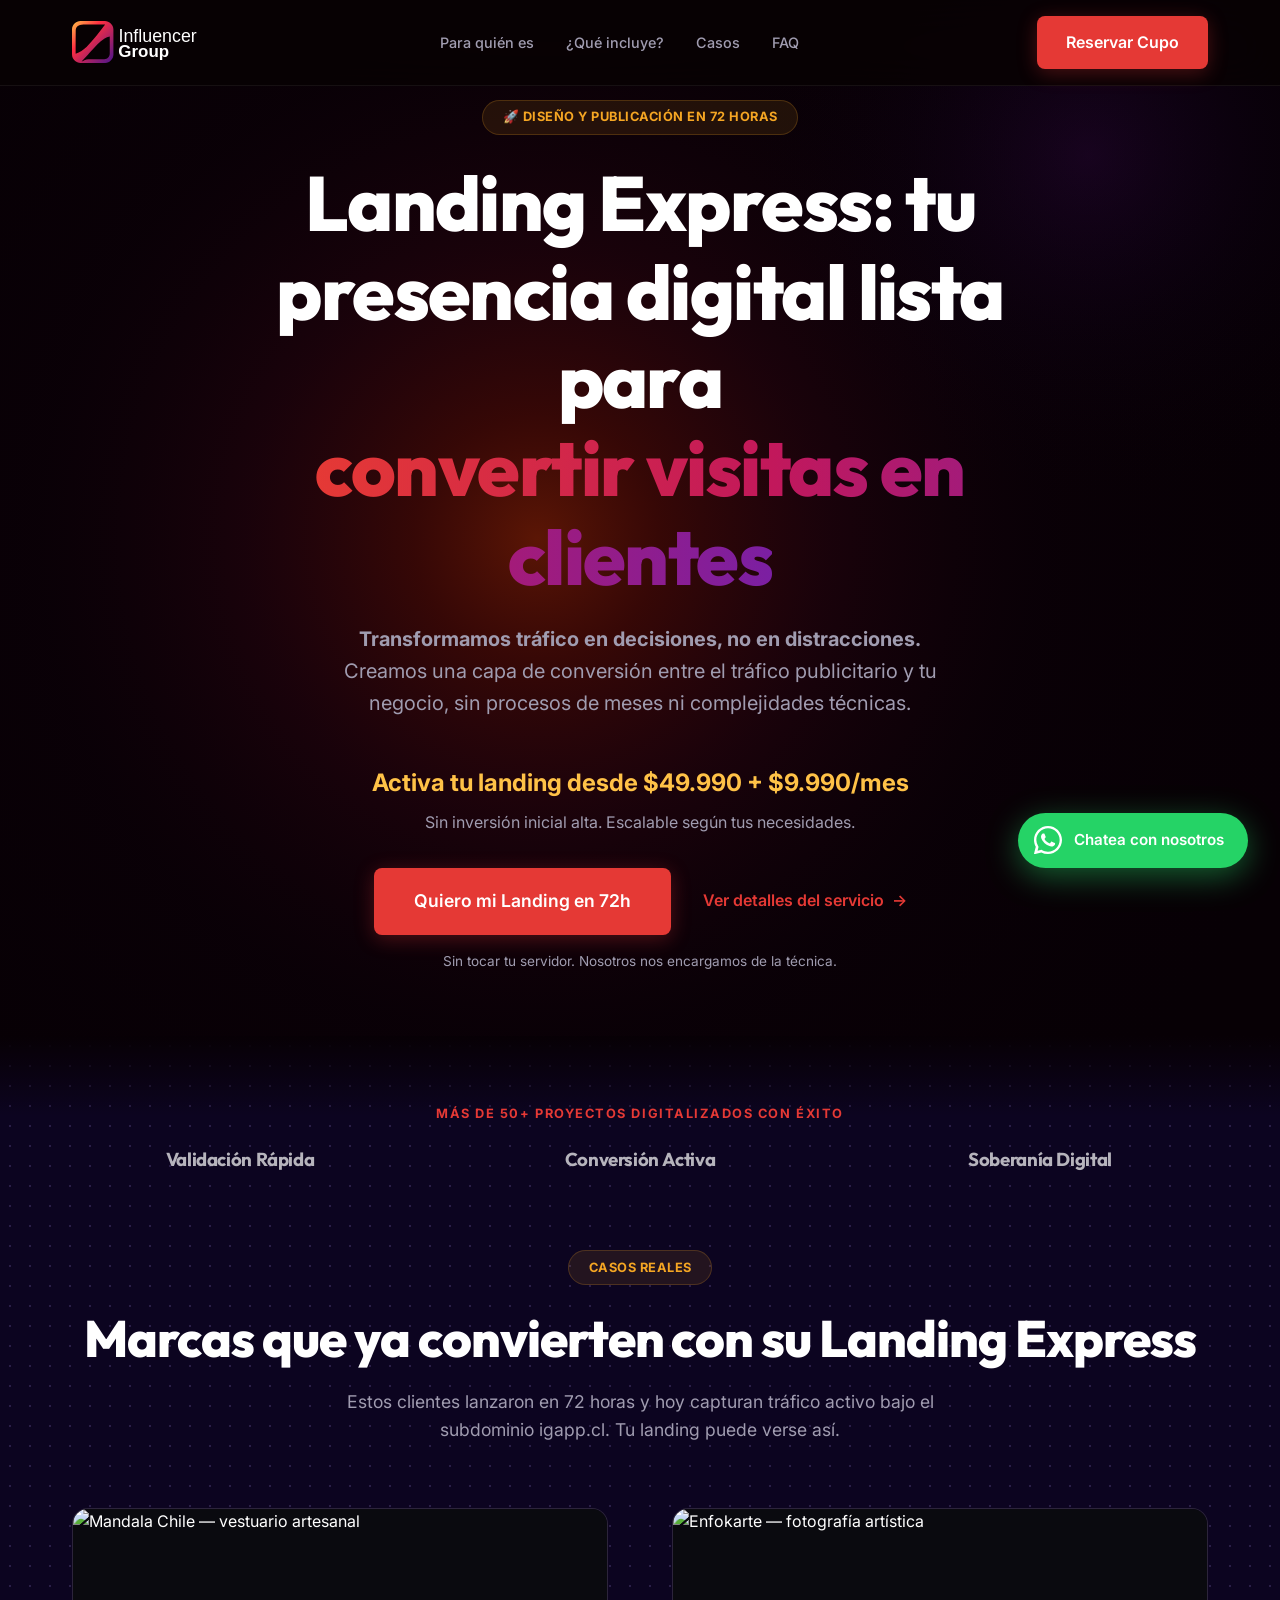
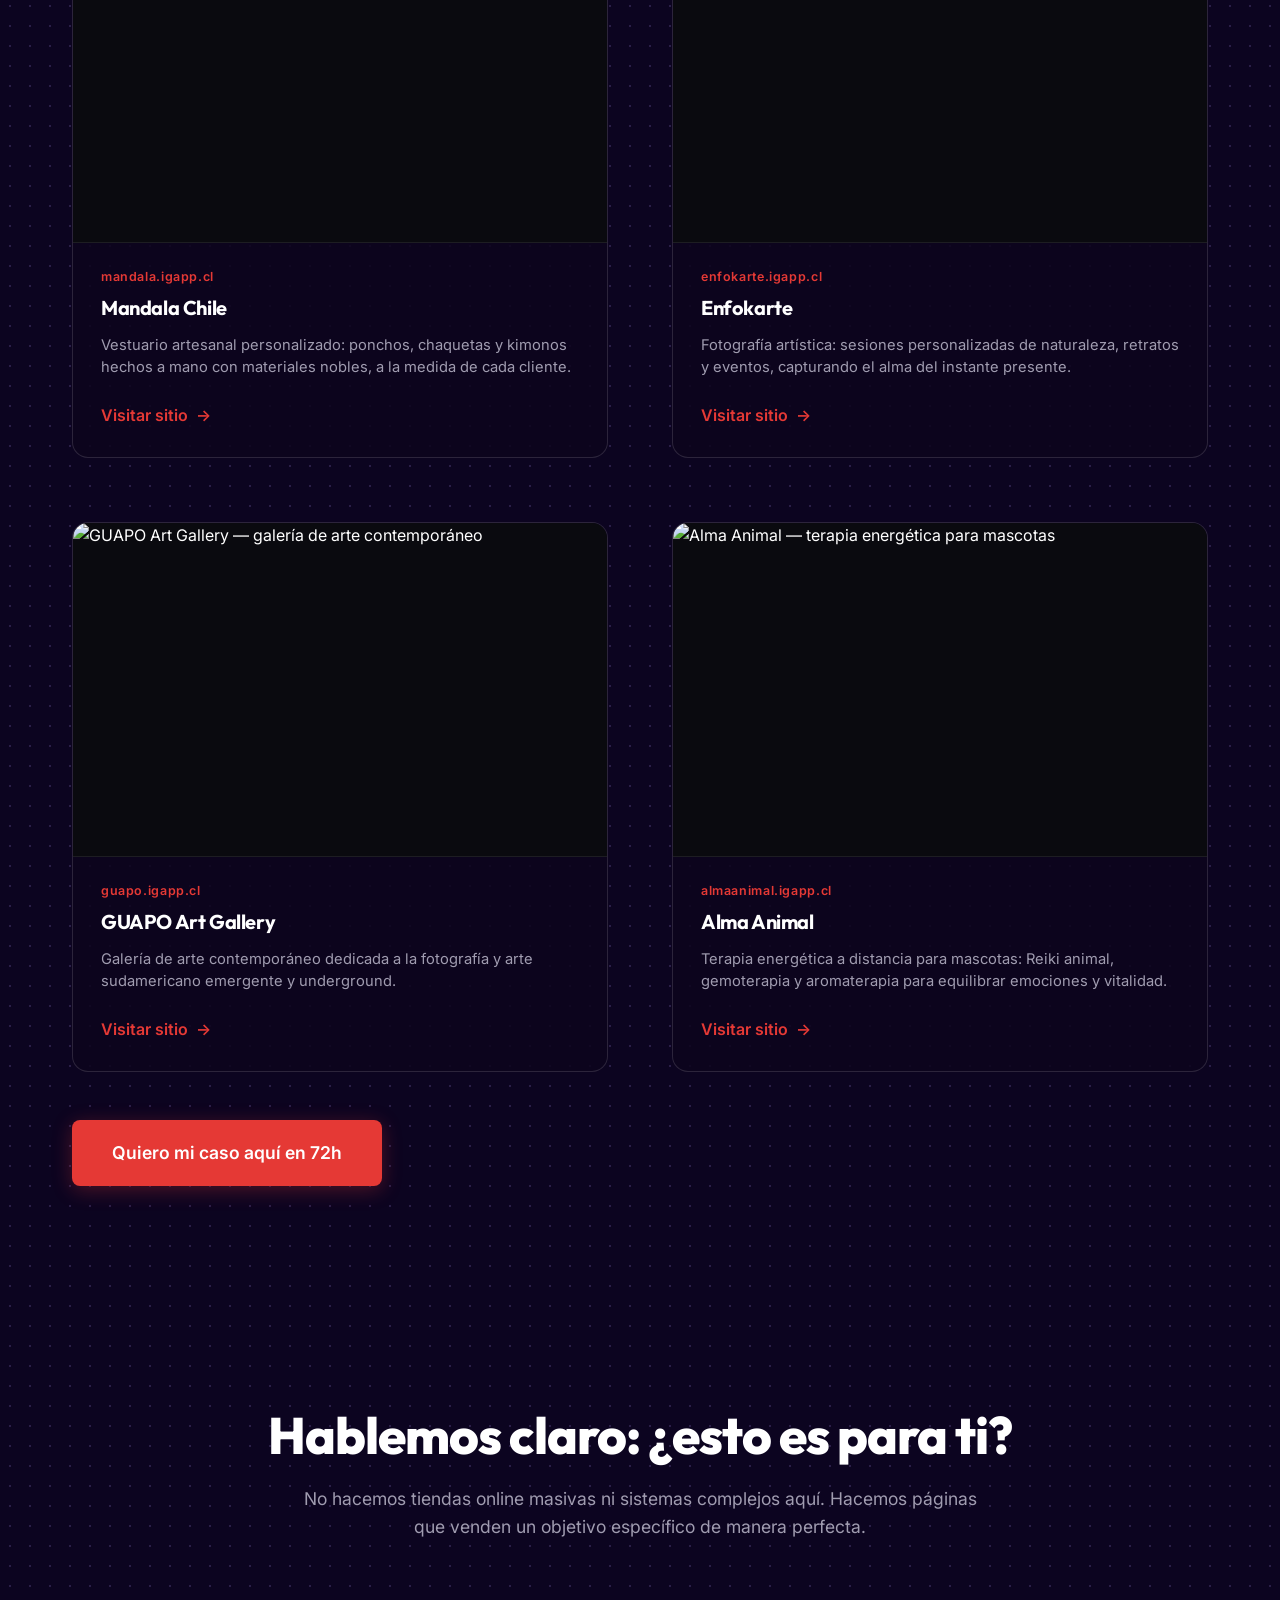
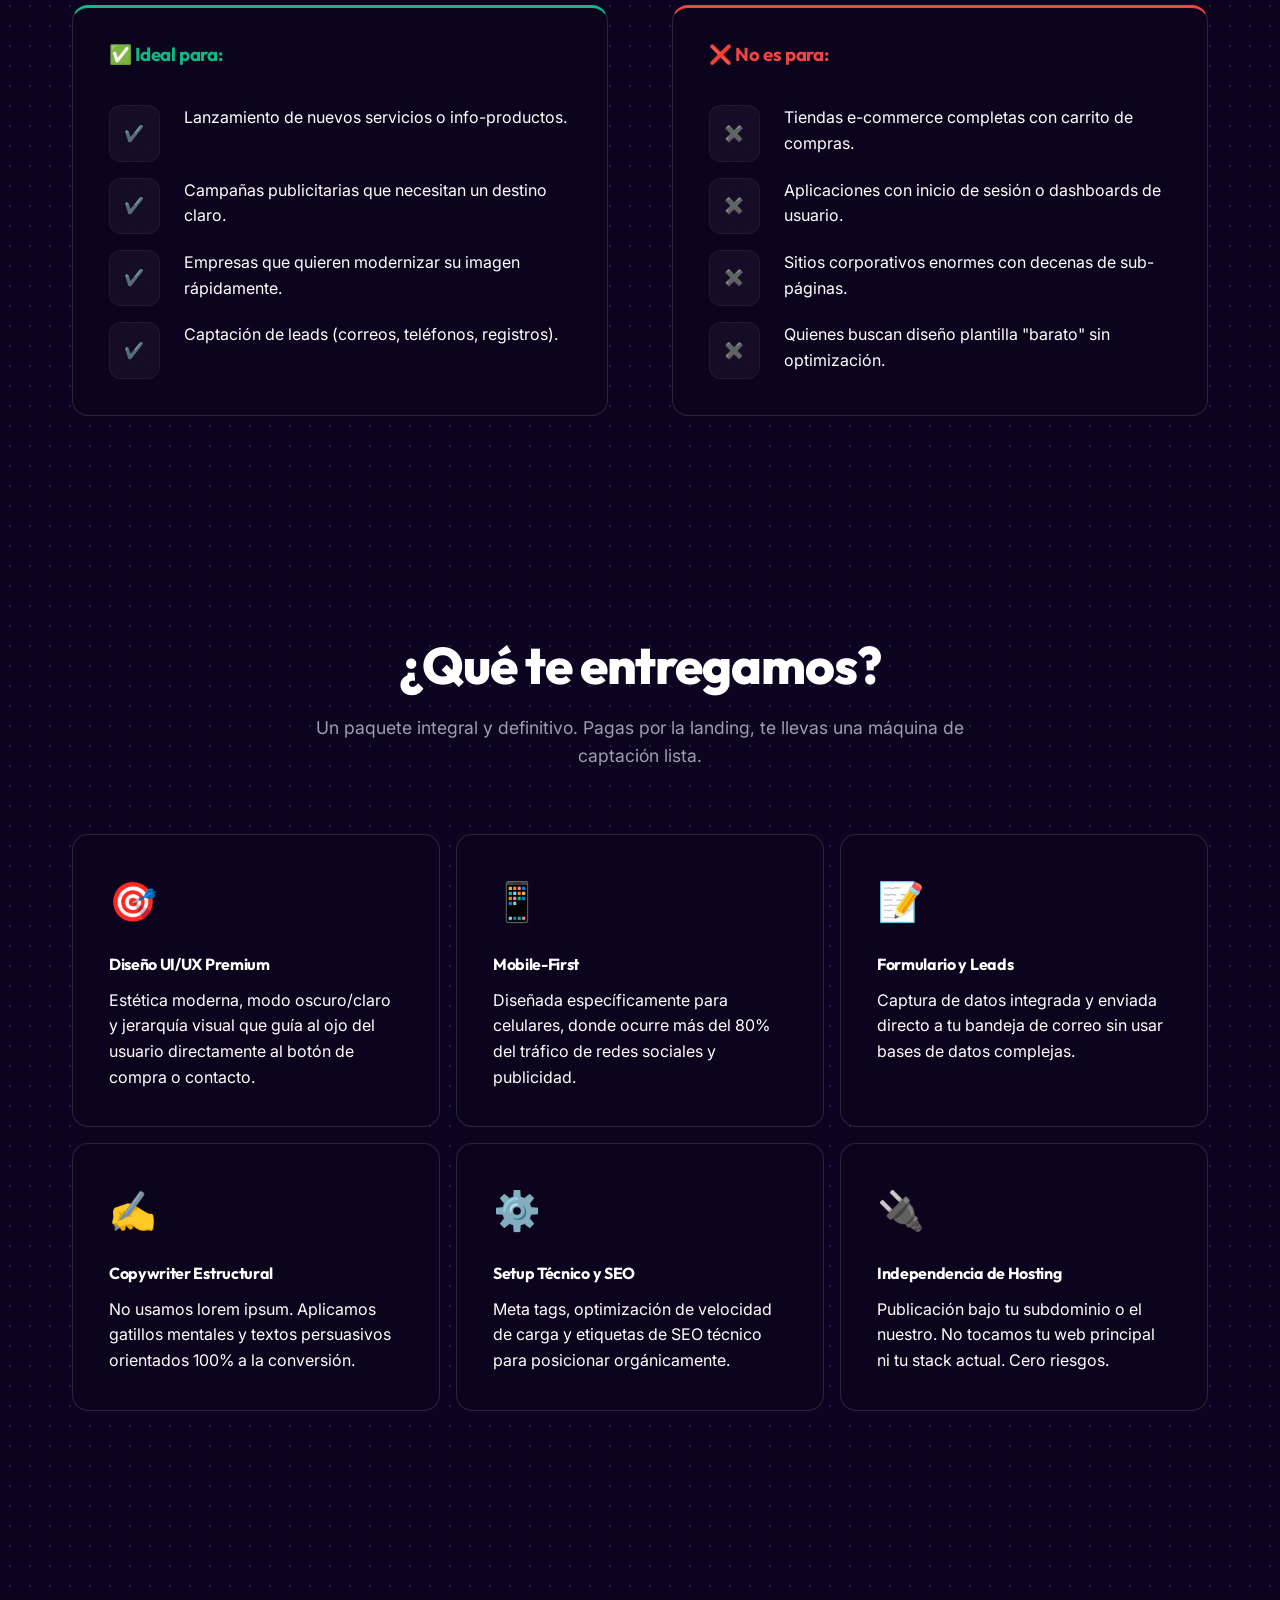
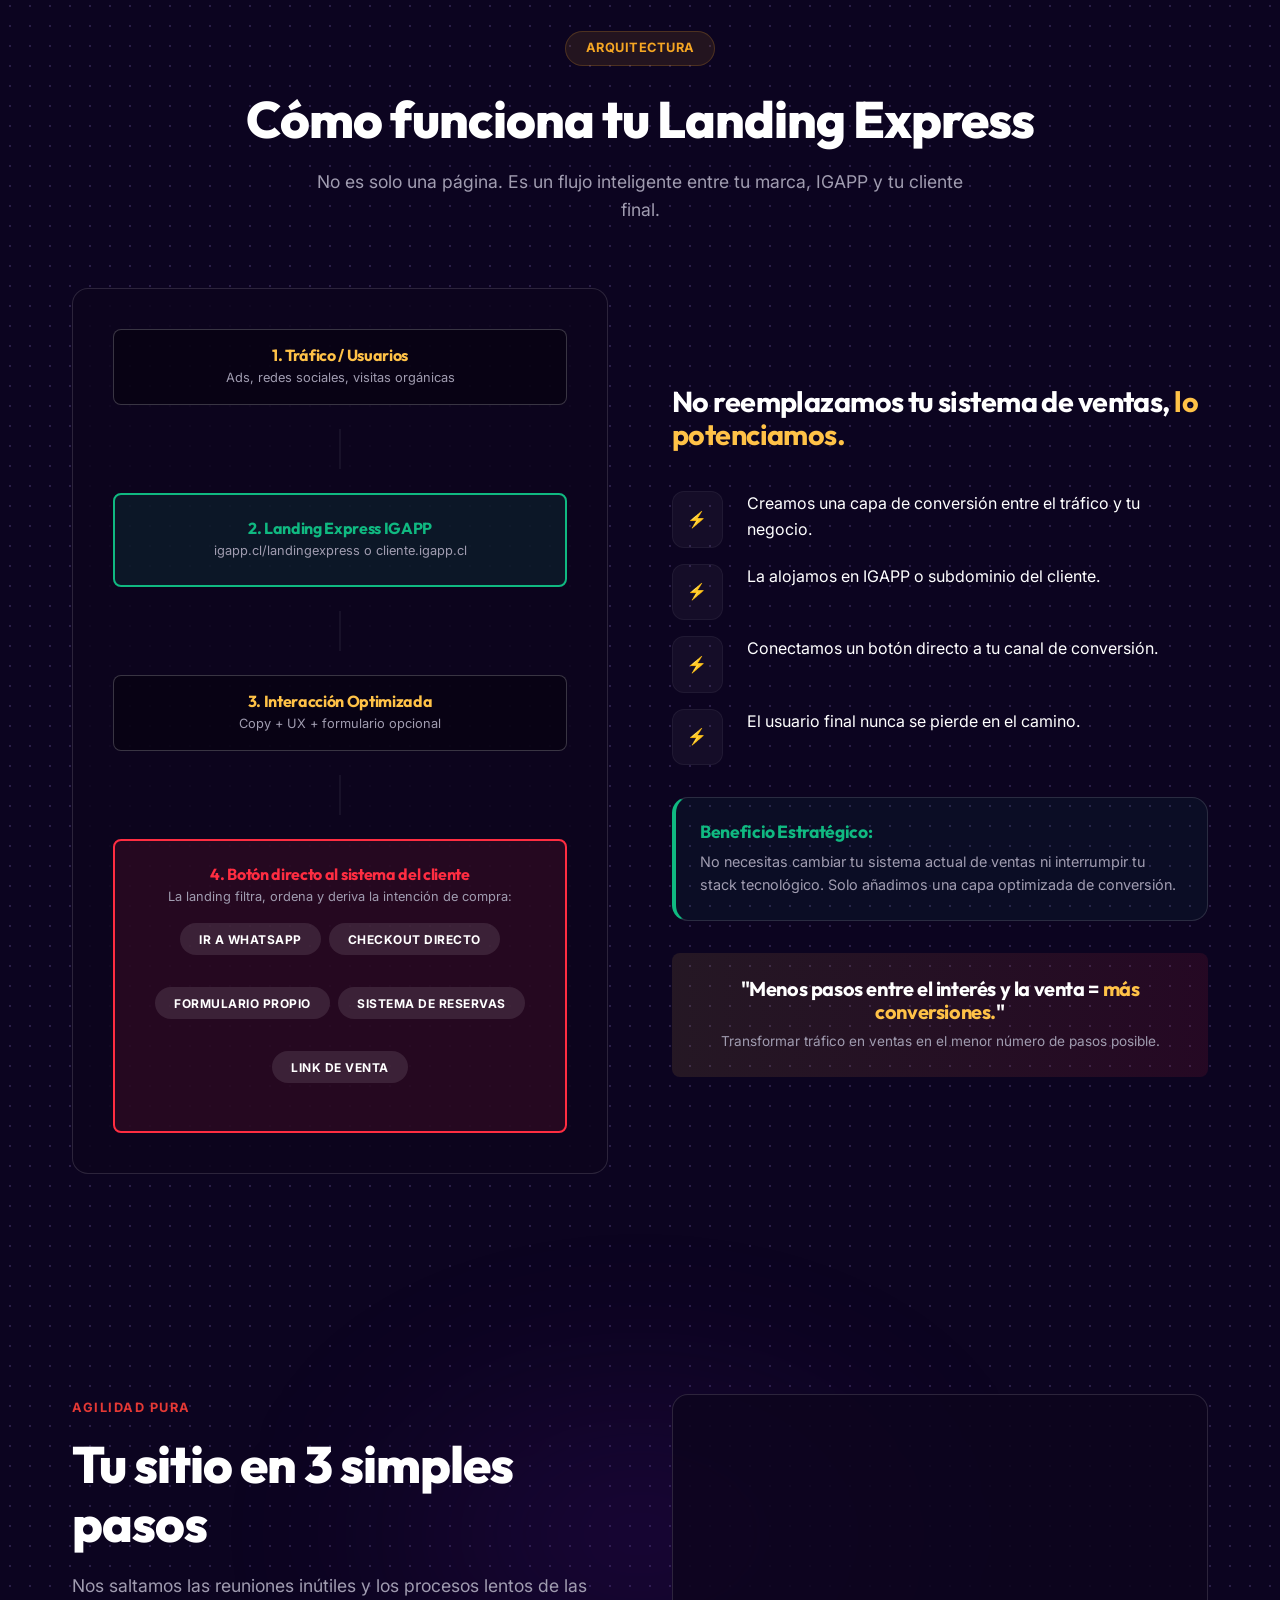
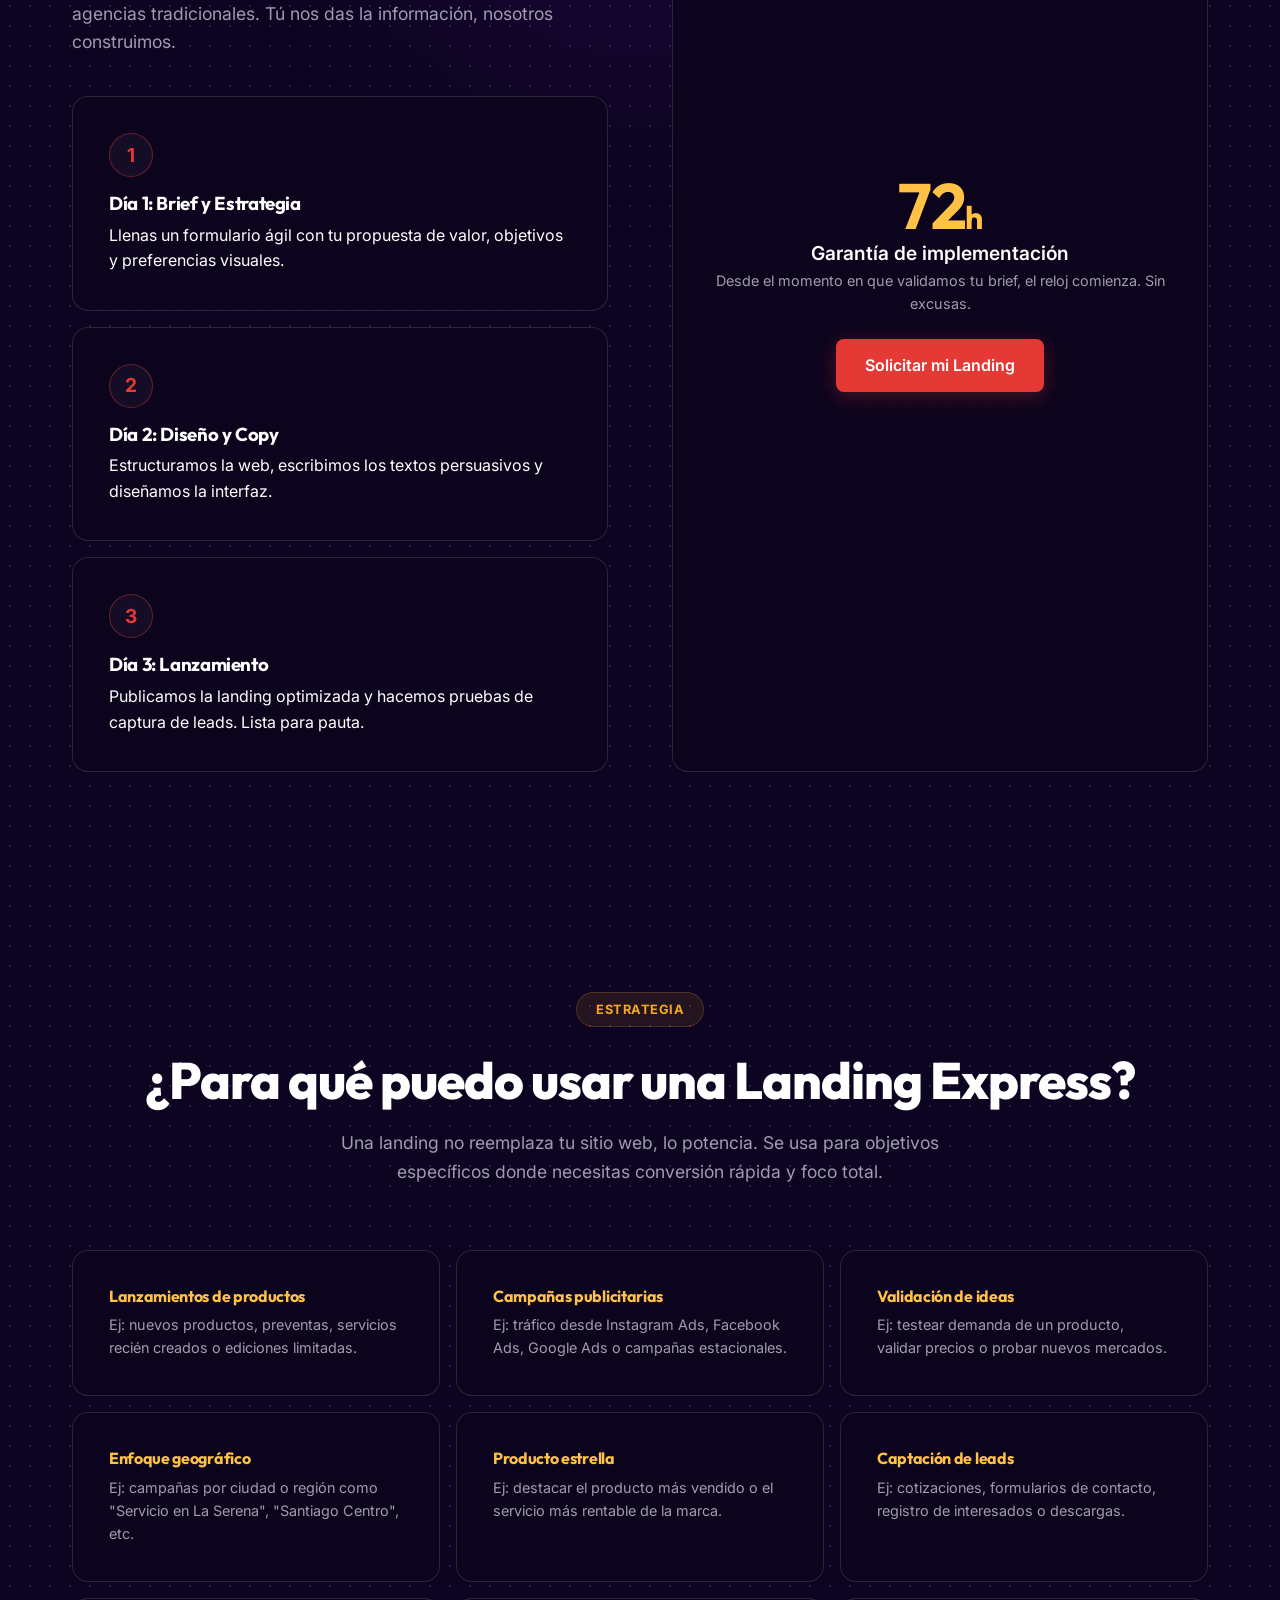
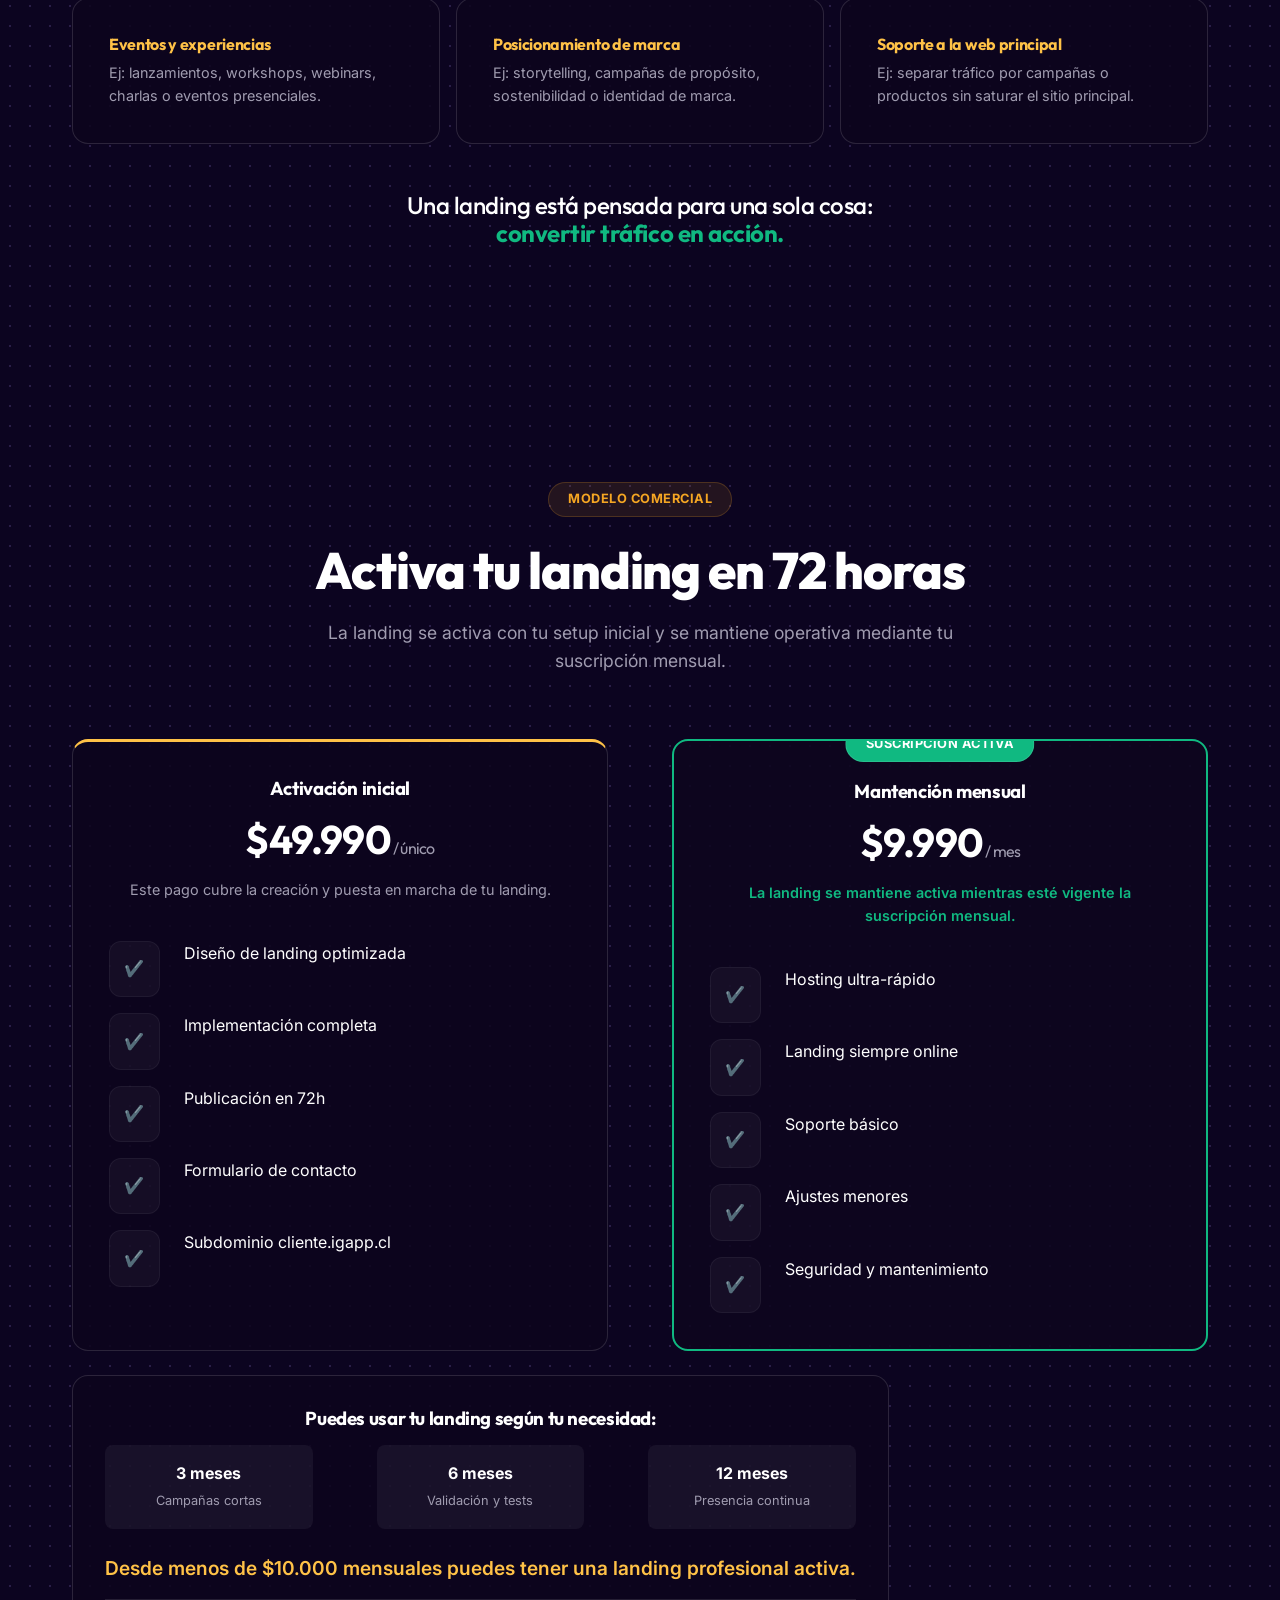
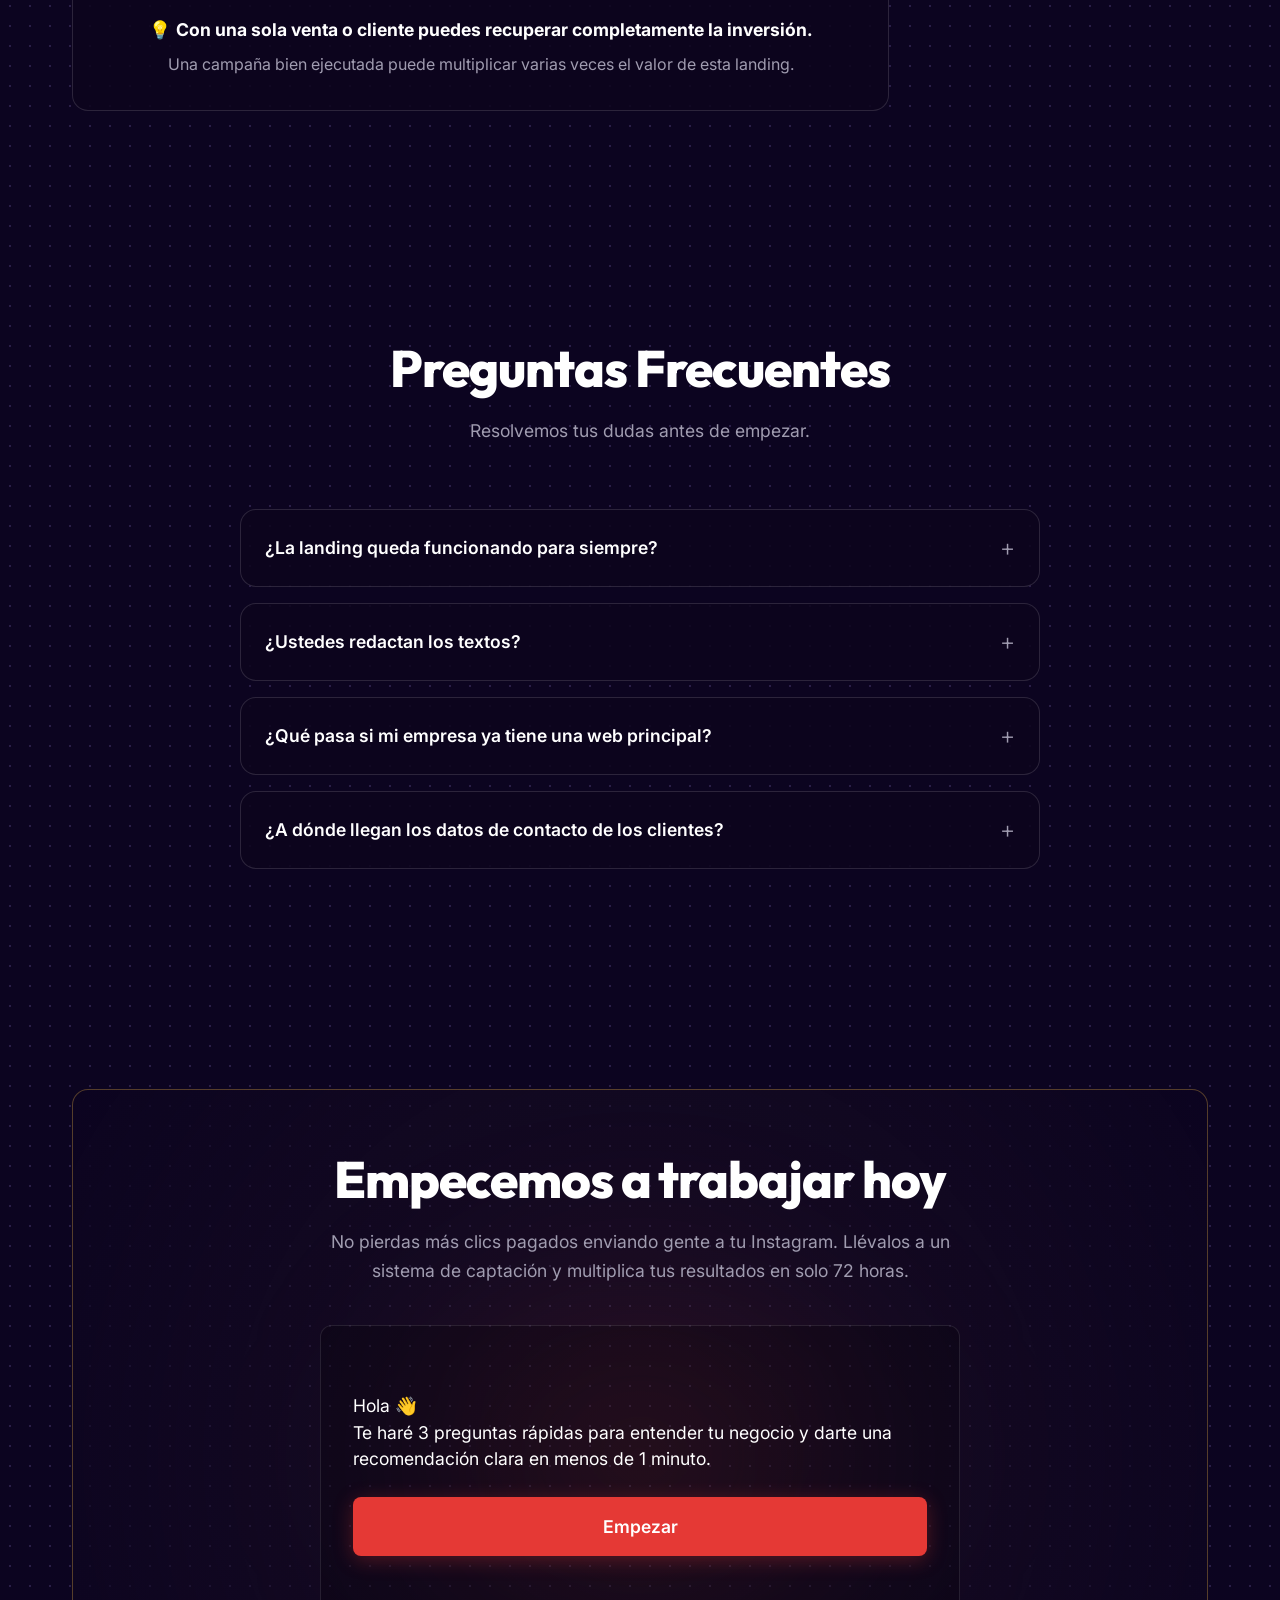
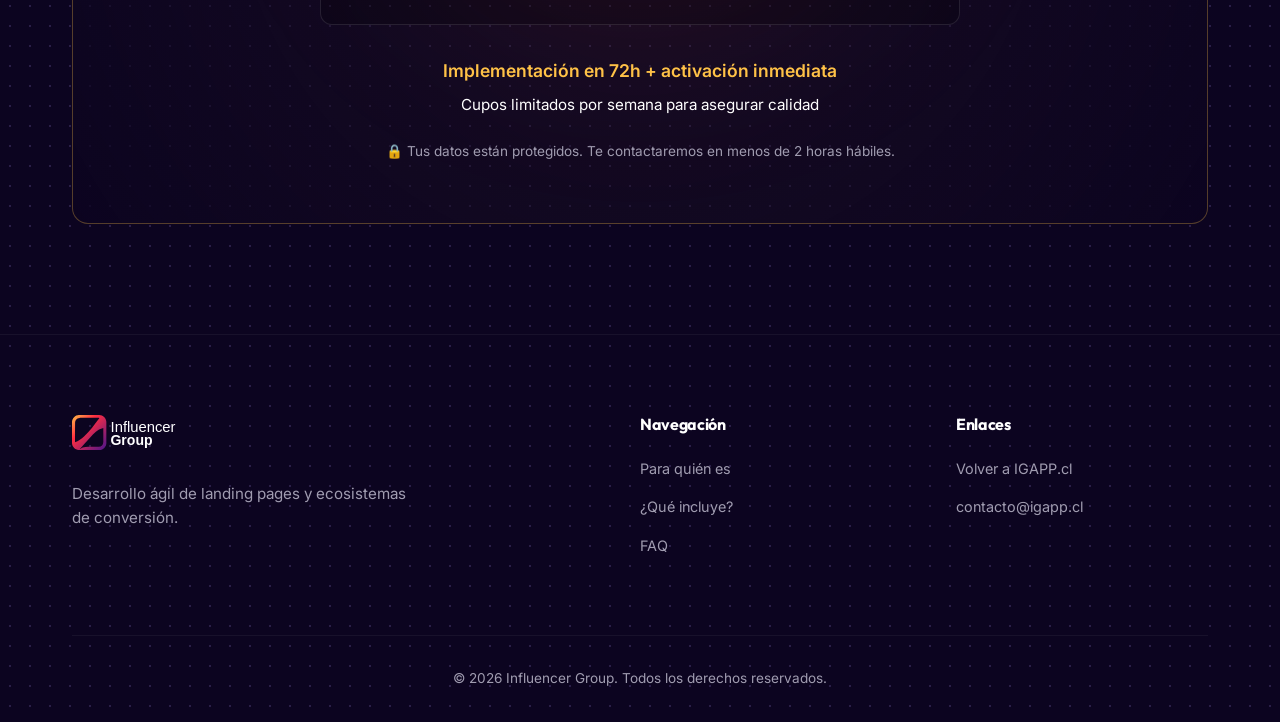
==== commit 2522e5b0: "Add "Casos Reales" section to landingexpress with 4 client showcases Shows live client landings (man" ====
--- a/landingexpress/index.html
+++ b/landingexpress/index.html
@@ -37,6 +37,7 @@
             <ul class="nav-list">
                 <li><a href="#para-quien">Para quién es</a></li>
                 <li><a href="#que-incluye">¿Qué incluye?</a></li>
+                <li><a href="#casos">Casos</a></li>
                 <li><a href="#faq">FAQ</a></li>
             </ul>
         </nav>
@@ -75,6 +76,77 @@
             <div><h3 style="font-family: 'Outfit'; margin:0;">Validación Rápida</h3></div>
             <div><h3 style="font-family: 'Outfit'; margin:0;">Conversión Activa</h3></div>
             <div><h3 style="font-family: 'Outfit'; margin:0;">Soberanía Digital</h3></div>
+        </div>
+    </div>
+</section>
+
+<!-- CASOS REALES -->
+<style>
+    .case-card{padding:0;display:flex;flex-direction:column;}
+    .case-preview{width:100%;aspect-ratio:16/10;overflow:hidden;background:#0a0a0f;border-bottom:1px solid rgba(255,255,255,.08);}
+    .case-preview img{width:100%;height:100%;object-fit:cover;object-position:top center;display:block;transition:transform .5s ease;}
+    .case-card:hover .case-preview img{transform:scale(1.04);}
+    .case-info{padding:1.5rem 1.75rem 1.75rem;display:flex;flex-direction:column;gap:.6rem;flex:1;}
+    .case-name{font-family:'Outfit',sans-serif;font-size:1.25rem;font-weight:700;margin:0;color:#fff;}
+    .case-domain{font-size:.78rem;color:var(--accent-primary);font-weight:600;letter-spacing:.05em;text-transform:lowercase;margin:0;}
+    .case-desc{color:var(--text-muted);font-size:.92rem;line-height:1.5;margin:.3rem 0 1rem;flex:1;}
+    .case-cta{align-self:flex-start;}
+</style>
+<section class="section" id="casos" style="padding-top:3rem;">
+    <div class="container">
+        <div class="section-header text-center reveal">
+            <span class="badge badge-warning">Casos reales</span>
+            <h2 class="section-title">Marcas que ya convierten con su Landing Express</h2>
+            <p class="section-desc mx-auto">Estos clientes lanzaron en 72 horas y hoy capturan tráfico activo bajo el subdominio igapp.cl. Tu landing puede verse así.</p>
+        </div>
+        <div class="grid grid-2 gap-large mt-4">
+            <article class="glass-card case-card reveal">
+                <a href="https://mandala.igapp.cl" target="_blank" rel="noopener" class="case-preview">
+                    <img src="https://res.cloudinary.com/de8mq5b9q/image/upload/q_auto/f_auto/v1779611211/mandala_xiii1b.png" alt="Mandala Chile — vestuario artesanal" loading="lazy">
+                </a>
+                <div class="case-info">
+                    <p class="case-domain">mandala.igapp.cl</p>
+                    <h3 class="case-name">Mandala Chile</h3>
+                    <p class="case-desc">Vestuario artesanal personalizado: ponchos, chaquetas y kimonos hechos a mano con materiales nobles, a la medida de cada cliente.</p>
+                    <a href="https://mandala.igapp.cl" target="_blank" rel="noopener" class="btn-link case-cta">Visitar sitio <span class="arrow">→</span></a>
+                </div>
+            </article>
+            <article class="glass-card case-card reveal" style="transition-delay:100ms">
+                <a href="https://enfokarte.igapp.cl" target="_blank" rel="noopener" class="case-preview">
+                    <img src="https://res.cloudinary.com/de8mq5b9q/image/upload/q_auto/f_auto/v1779611216/enfokarte_bcqan6.png" alt="Enfokarte — fotografía artística" loading="lazy">
+                </a>
+                <div class="case-info">
+                    <p class="case-domain">enfokarte.igapp.cl</p>
+                    <h3 class="case-name">Enfokarte</h3>
+                    <p class="case-desc">Fotografía artística: sesiones personalizadas de naturaleza, retratos y eventos, capturando el alma del instante presente.</p>
+                    <a href="https://enfokarte.igapp.cl" target="_blank" rel="noopener" class="btn-link case-cta">Visitar sitio <span class="arrow">→</span></a>
+                </div>
+            </article>
+            <article class="glass-card case-card reveal">
+                <a href="https://guapo.igapp.cl" target="_blank" rel="noopener" class="case-preview">
+                    <img src="https://res.cloudinary.com/de8mq5b9q/image/upload/q_auto/f_auto/v1779611213/guapo_mi1qha.png" alt="GUAPO Art Gallery — galería de arte contemporáneo" loading="lazy">
+                </a>
+                <div class="case-info">
+                    <p class="case-domain">guapo.igapp.cl</p>
+                    <h3 class="case-name">GUAPO Art Gallery</h3>
+                    <p class="case-desc">Galería de arte contemporáneo dedicada a la fotografía y arte sudamericano emergente y underground.</p>
+                    <a href="https://guapo.igapp.cl" target="_blank" rel="noopener" class="btn-link case-cta">Visitar sitio <span class="arrow">→</span></a>
+                </div>
+            </article>
+            <article class="glass-card case-card reveal" style="transition-delay:100ms">
+                <a href="https://almaanimal.igapp.cl" target="_blank" rel="noopener" class="case-preview">
+                    <img src="https://res.cloudinary.com/de8mq5b9q/image/upload/q_auto/f_auto/v1779611213/almaanimal_qvmknr.png" alt="Alma Animal — terapia energética para mascotas" loading="lazy">
+                </a>
+                <div class="case-info">
+                    <p class="case-domain">almaanimal.igapp.cl</p>
+                    <h3 class="case-name">Alma Animal</h3>
+                    <p class="case-desc">Terapia energética a distancia para mascotas: Reiki animal, gemoterapia y aromaterapia para equilibrar emociones y vitalidad.</p>
+                    <a href="https://almaanimal.igapp.cl" target="_blank" rel="noopener" class="btn-link case-cta">Visitar sitio <span class="arrow">→</span></a>
+                </div>
+            </article>
+        </div>
+        <div class="text-center mt-4 reveal" style="margin-top:3rem;">
+            <a href="#contacto" class="btn btn-primary btn-large">Quiero mi caso aquí en 72h</a>
         </div>
     </div>
 </section>
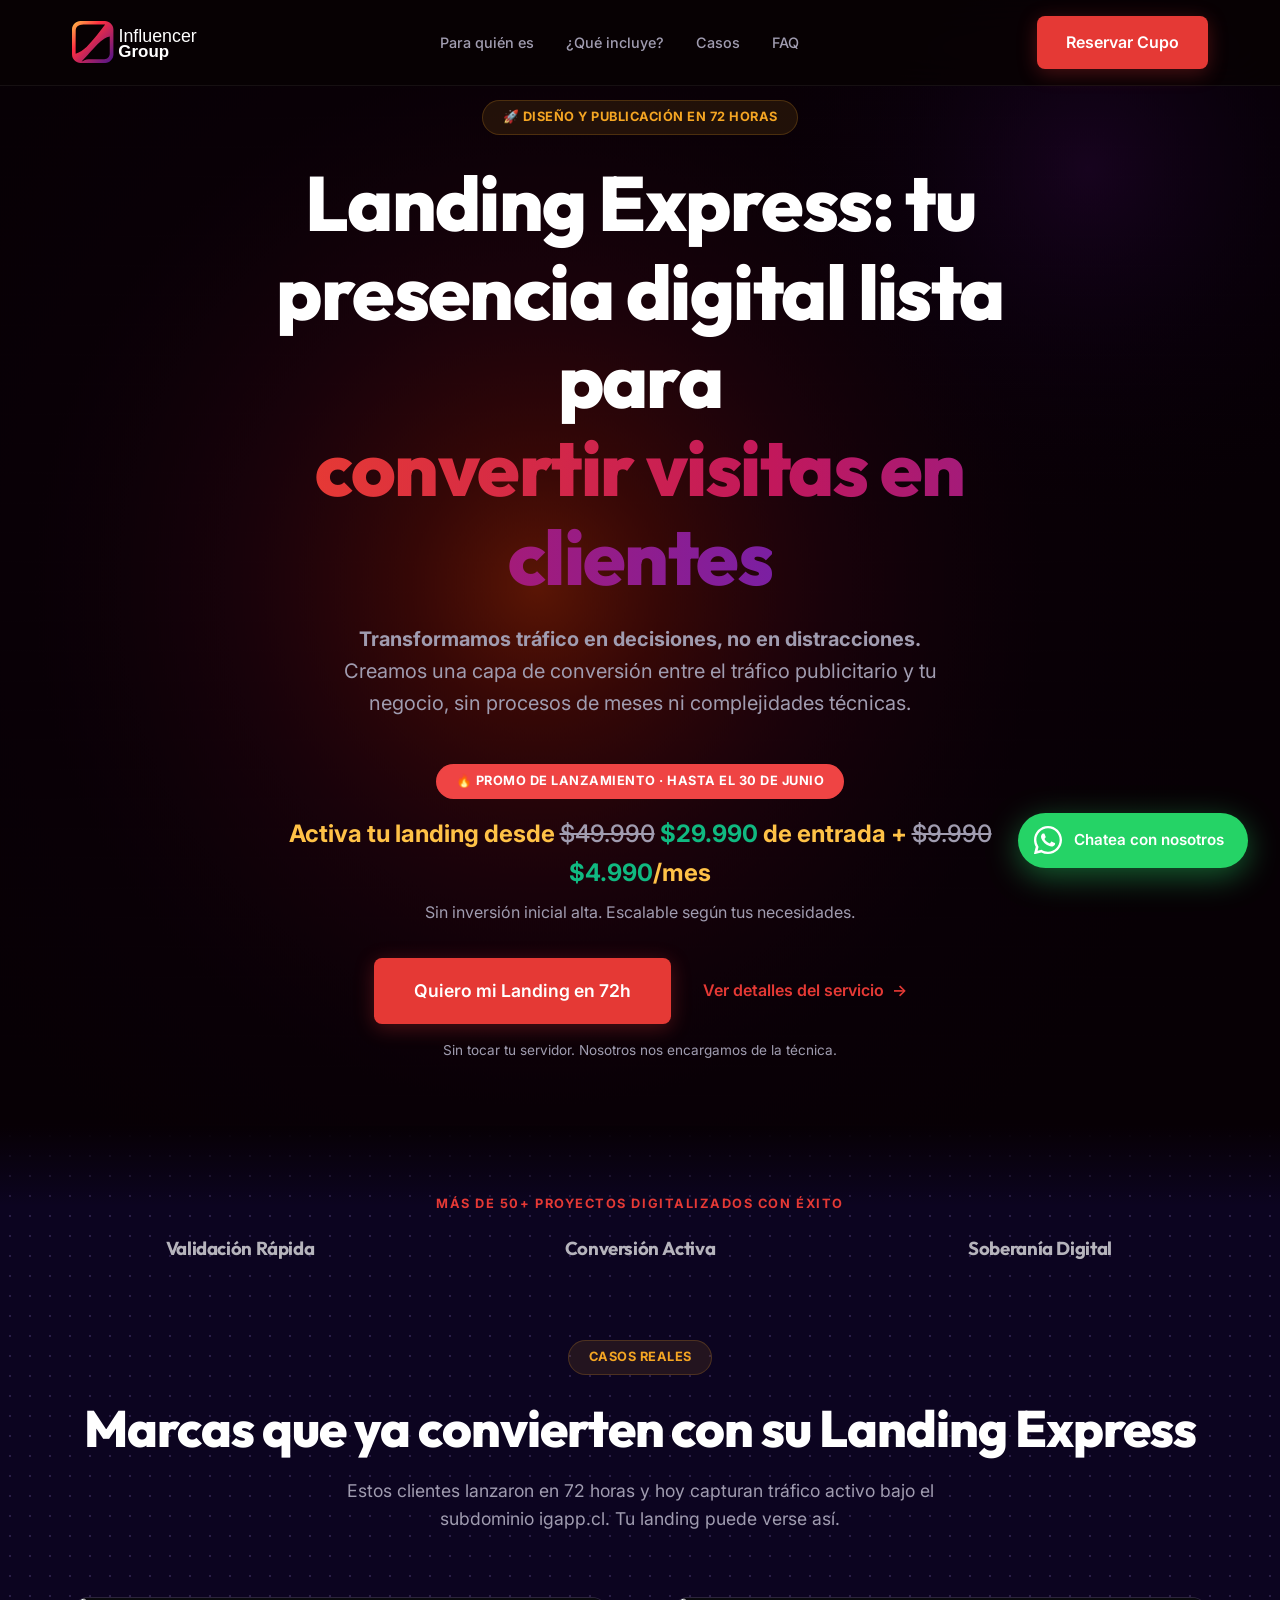
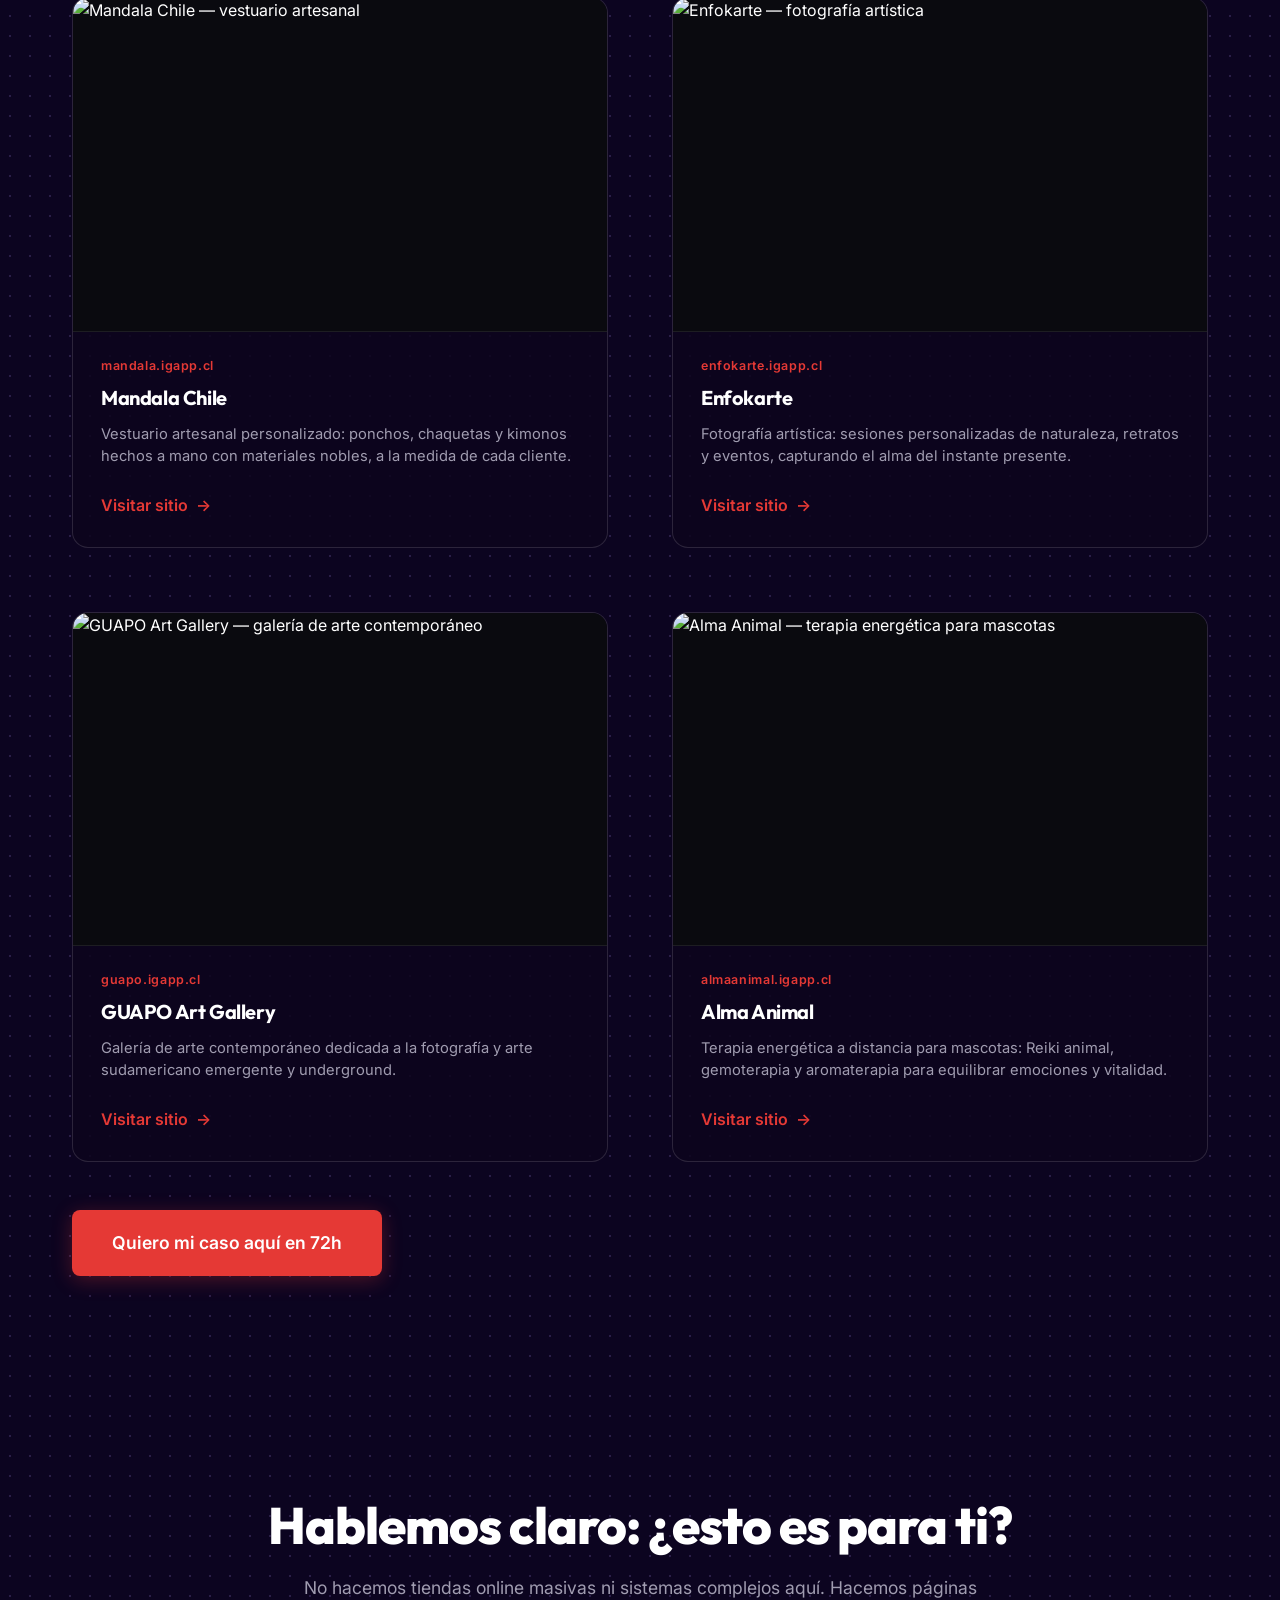
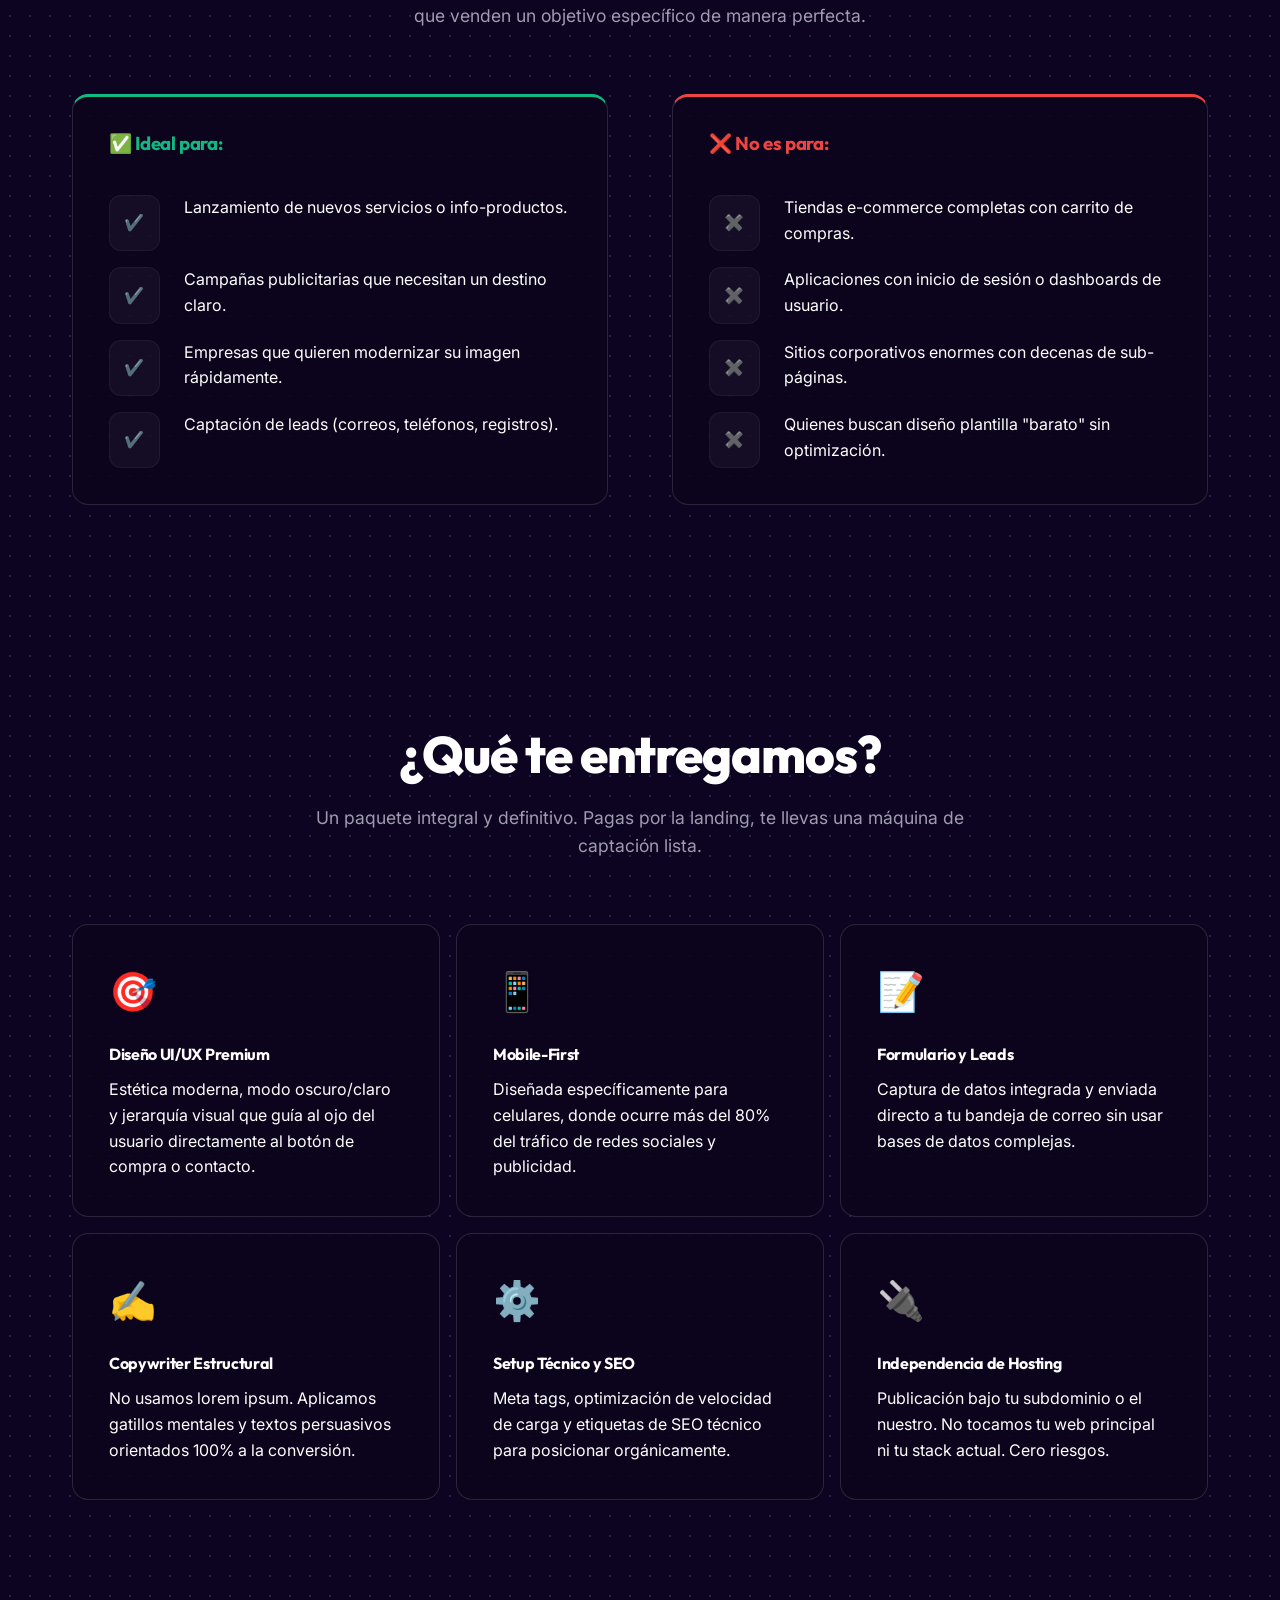
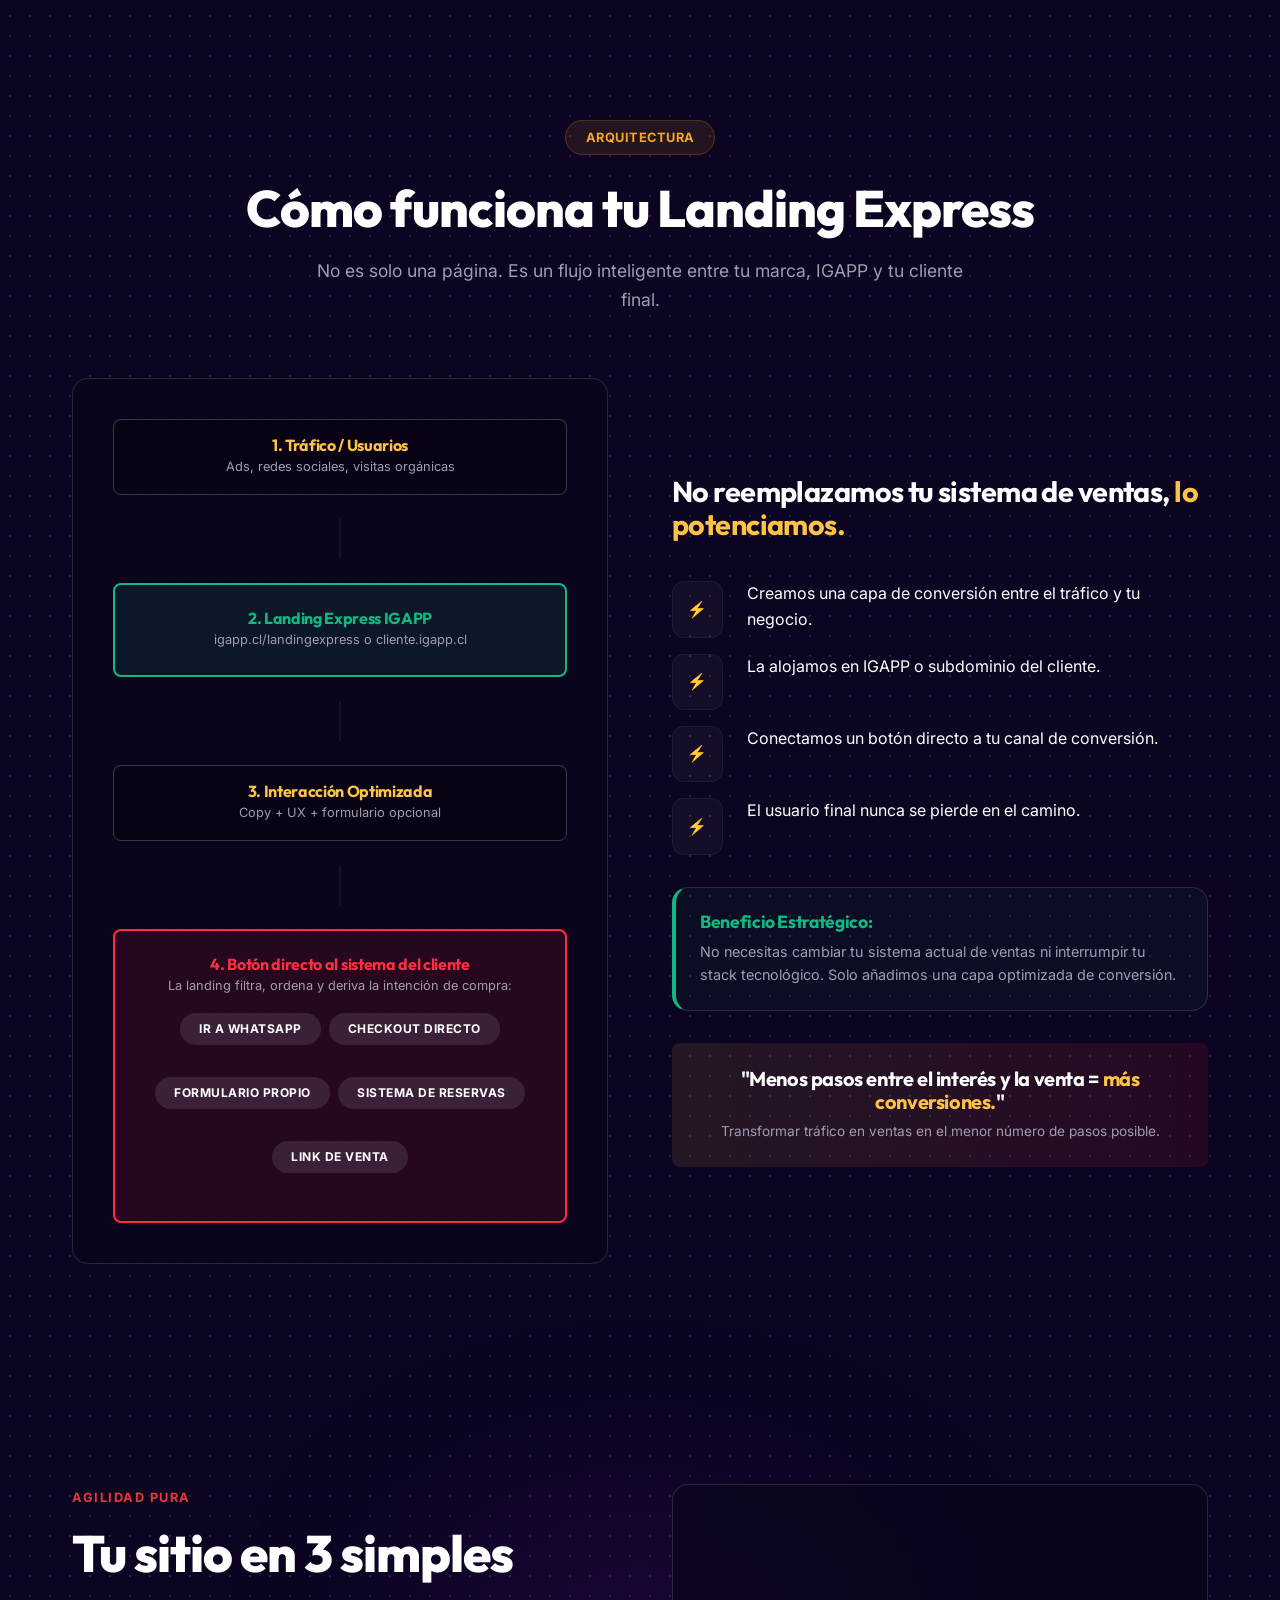
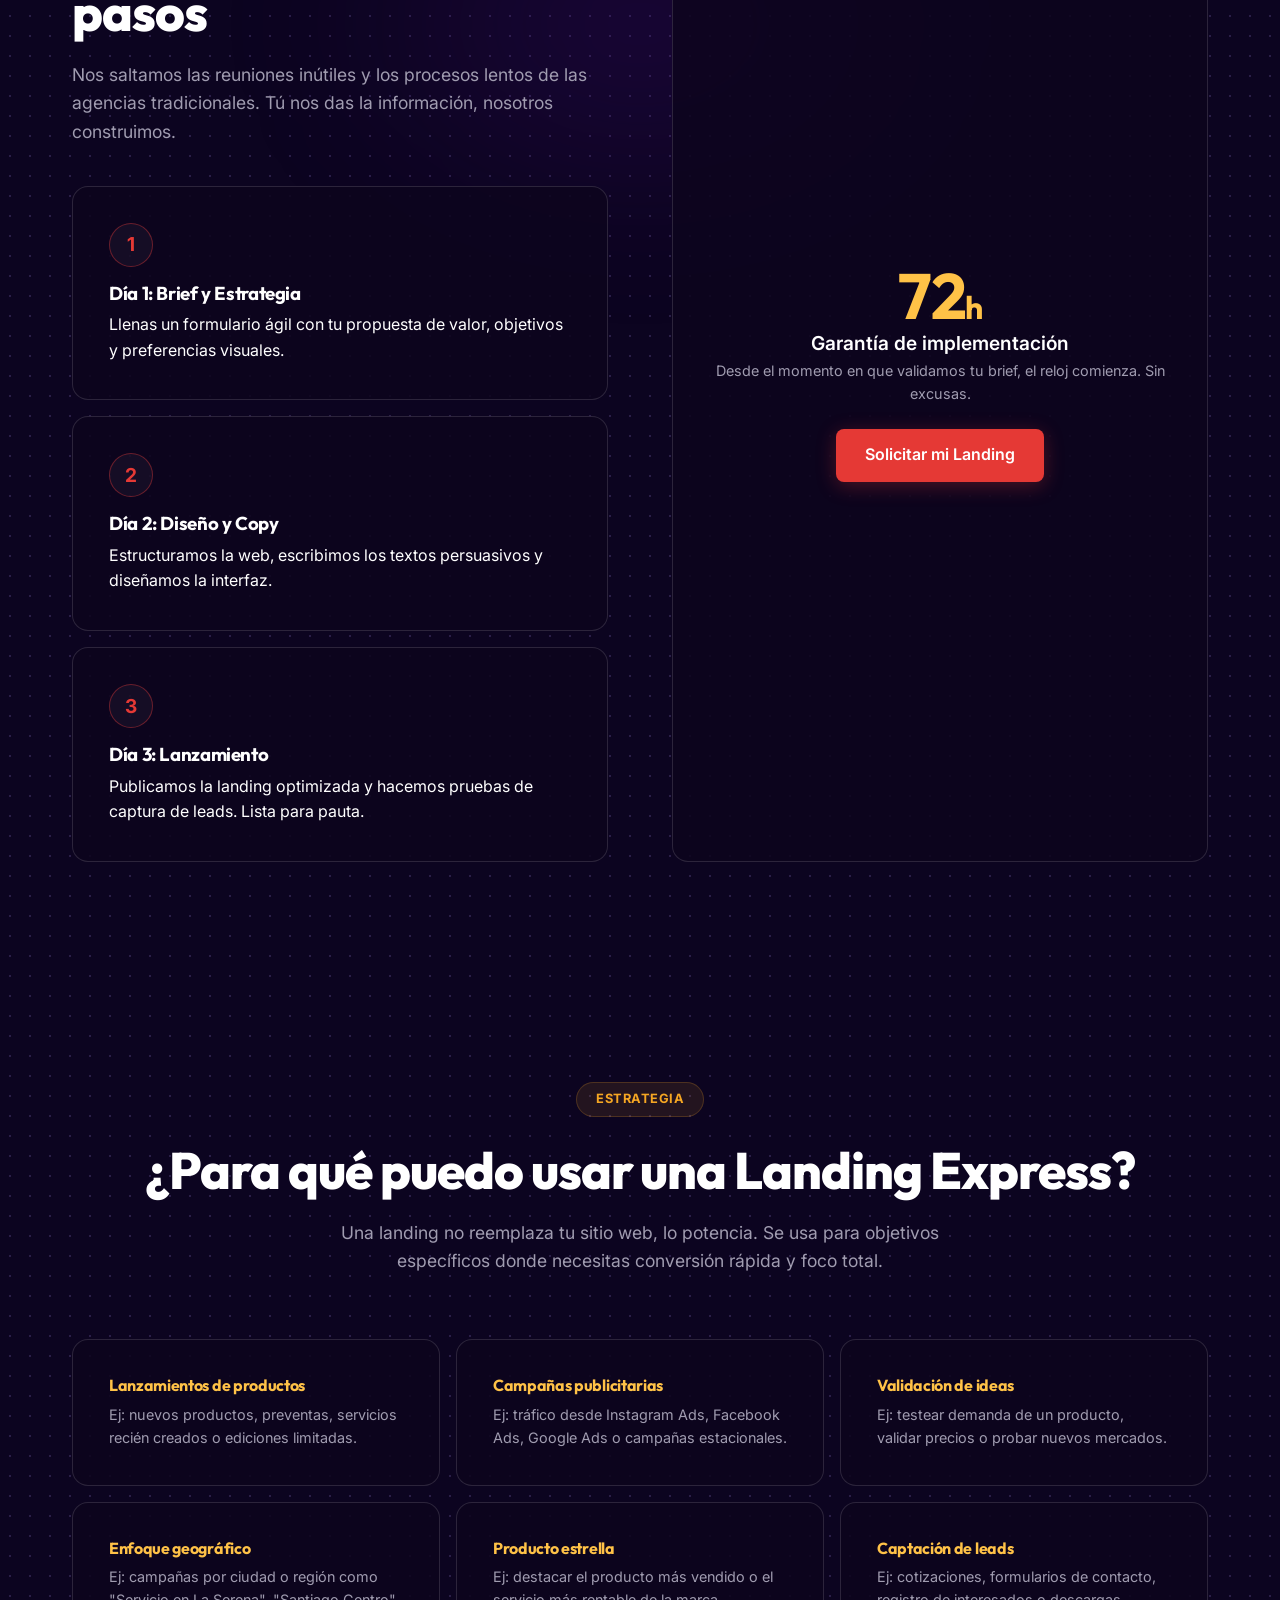
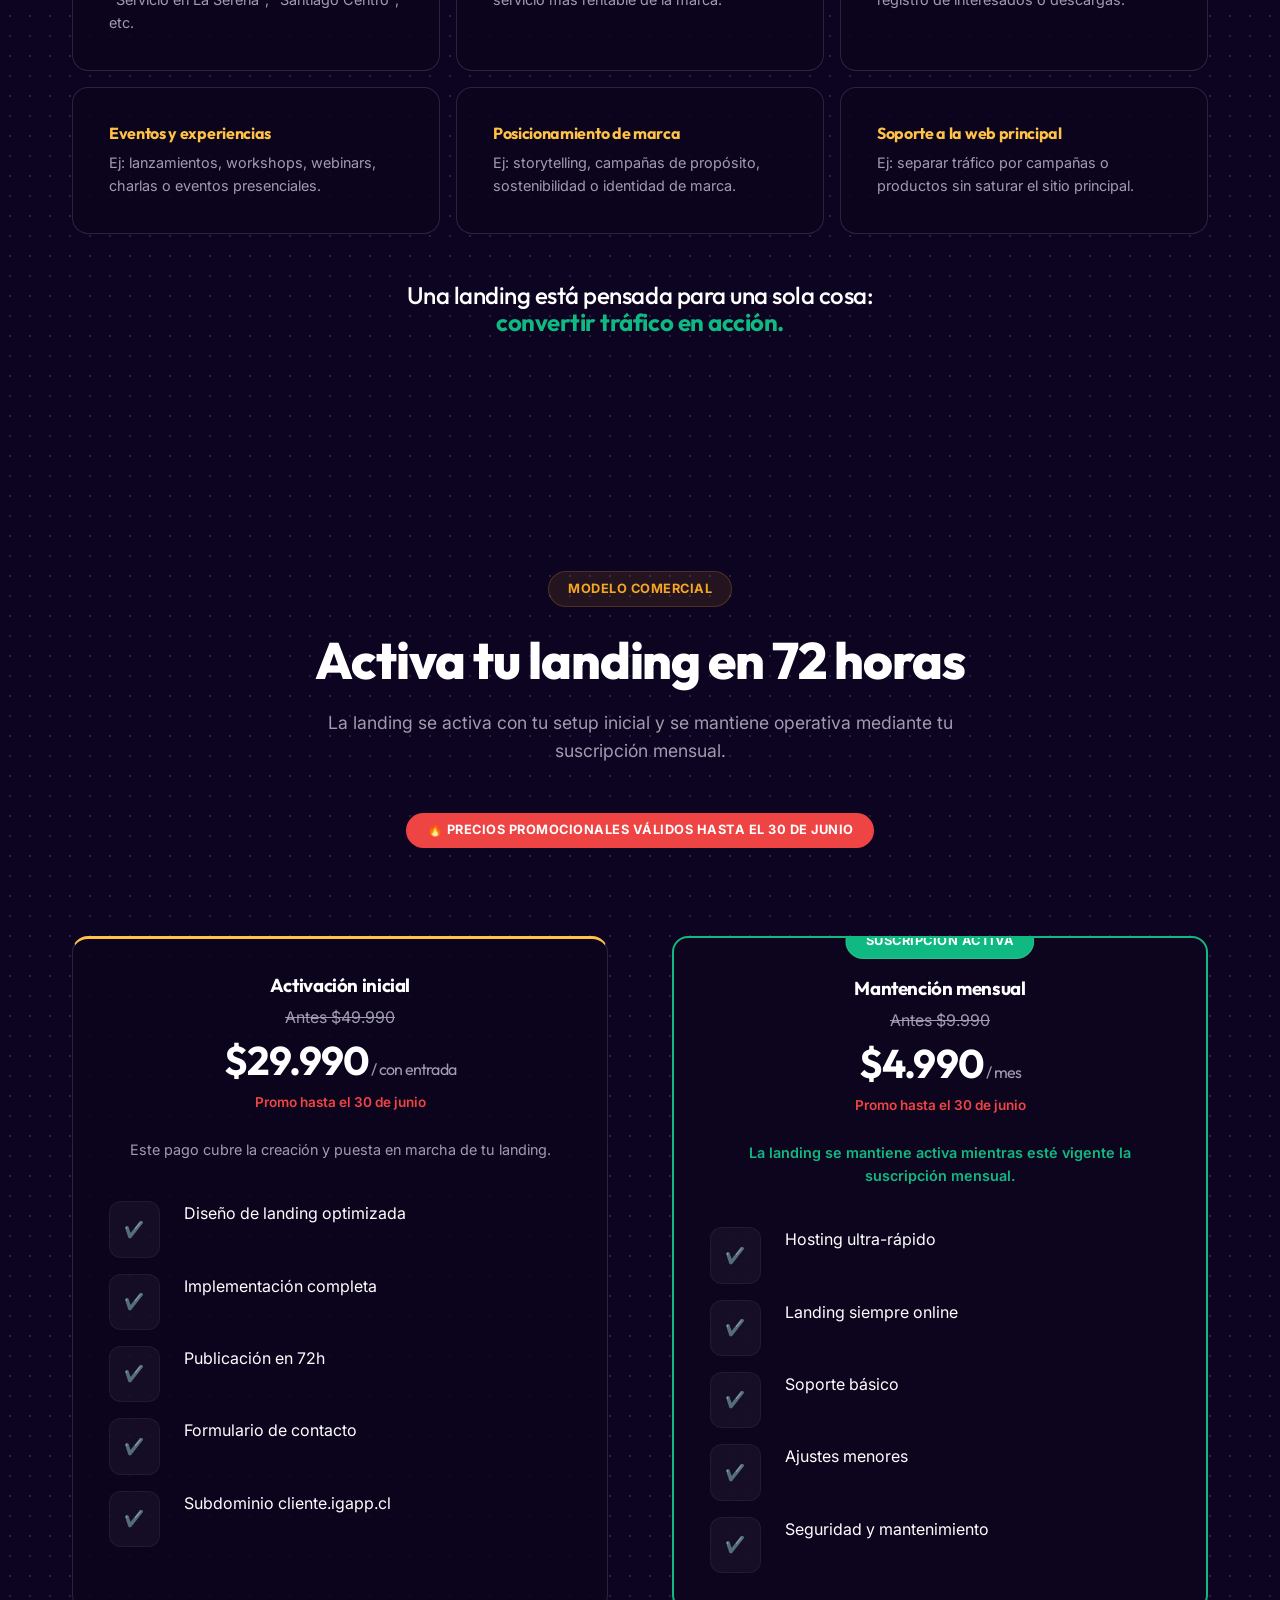
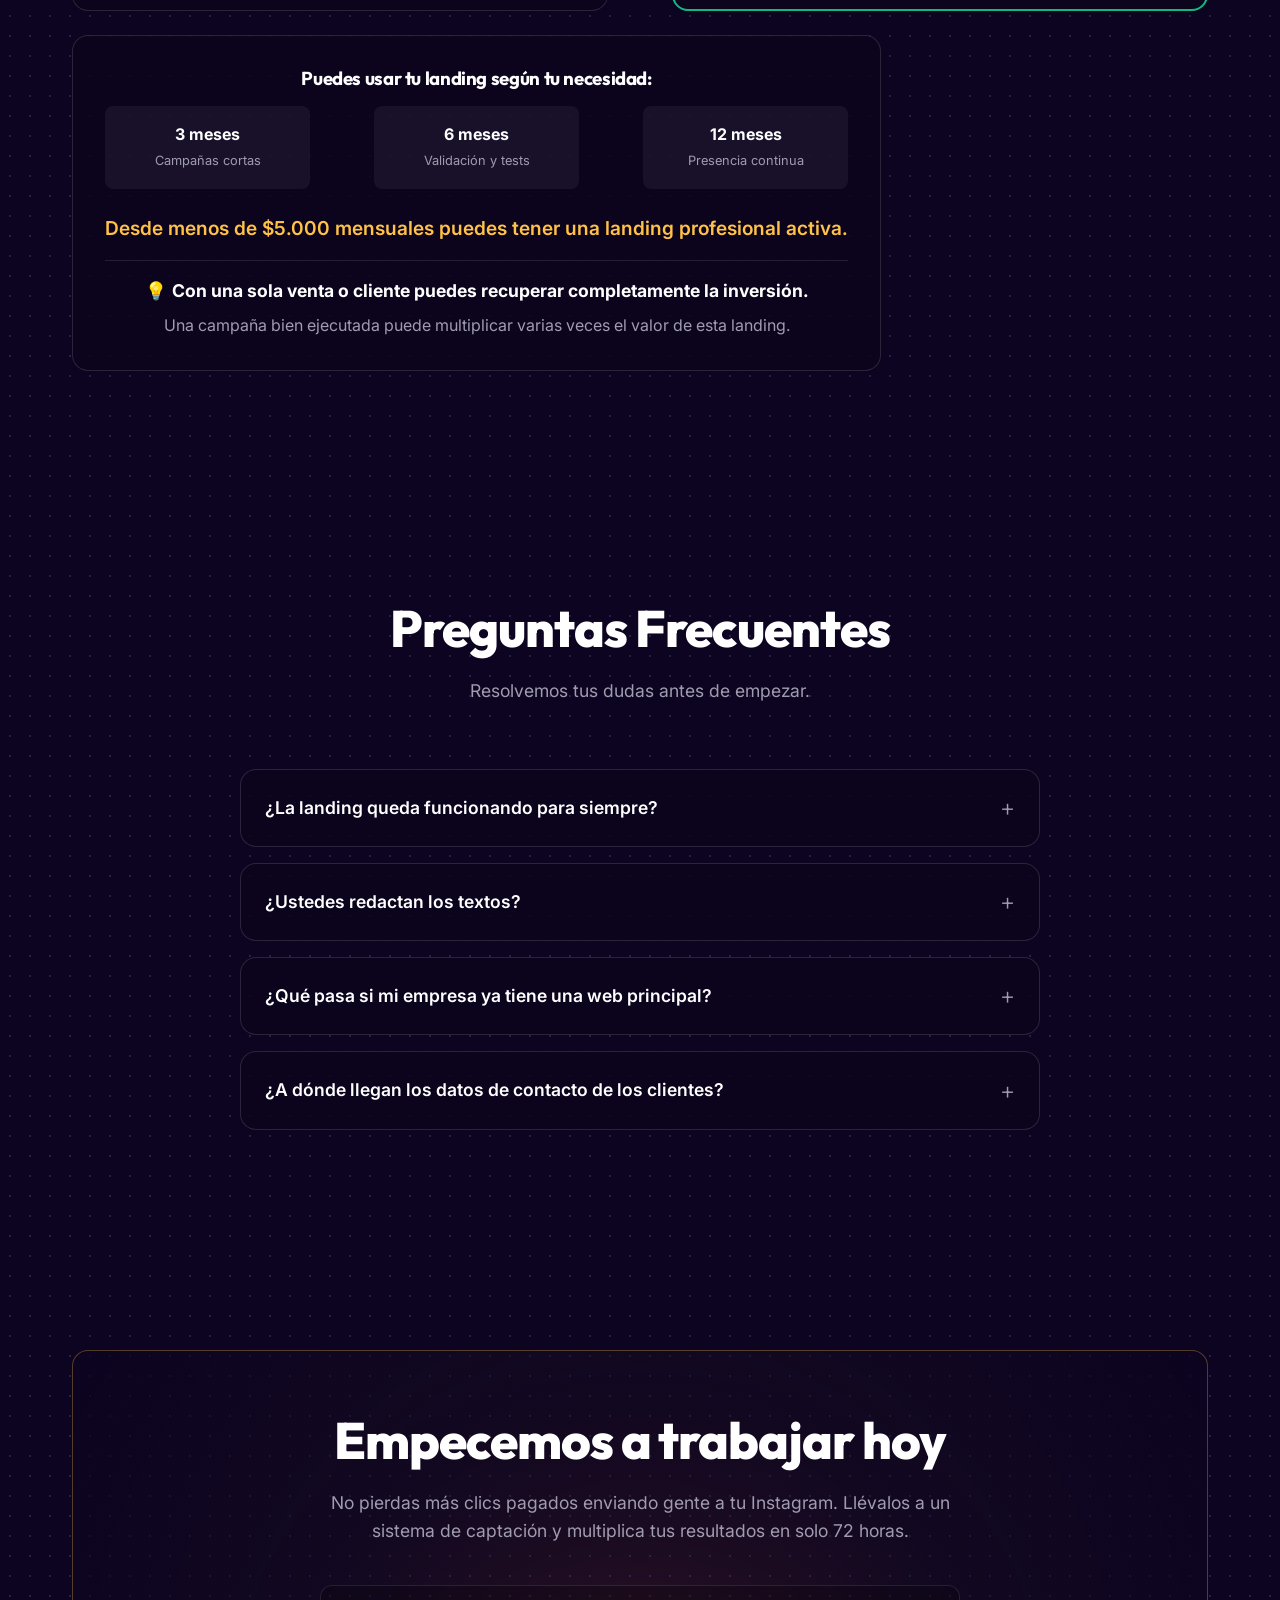
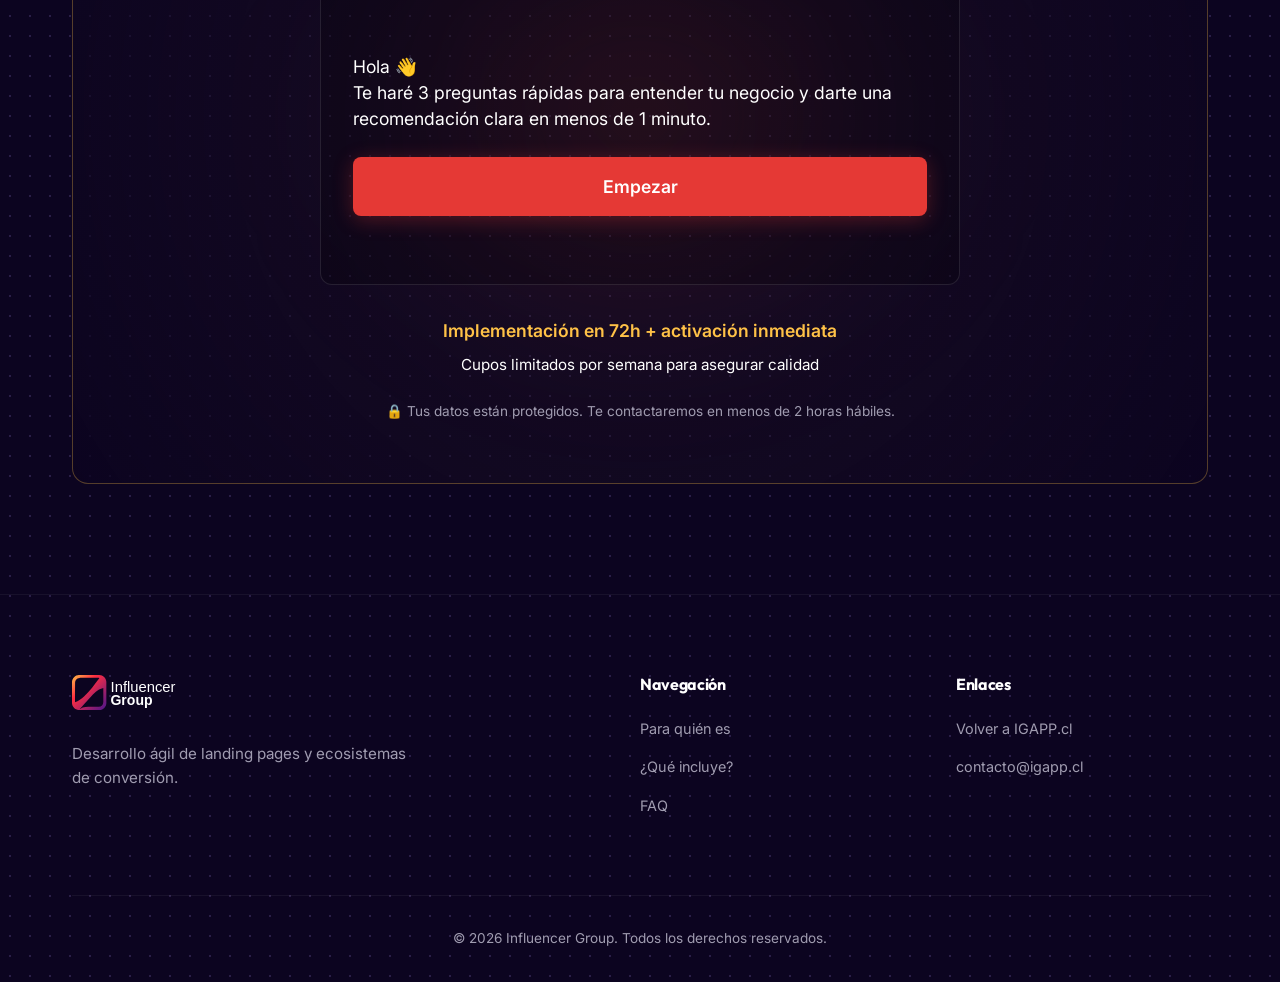
==== commit 26c71e0e: "Launch promo pricing: $29.990 entry + $4.990/mo (valid until 2026-06-30) - Hero, pricing cards and s" ====
--- a/landingexpress/index.html
+++ b/landingexpress/index.html
@@ -54,7 +54,12 @@
             <h1 class="hero-title">Landing Express: tu presencia digital lista para<br><span>convertir visitas en clientes</span></h1>
             <p class="hero-subtitle"><strong>Transformamos tráfico en decisiones, no en distracciones.</strong> Creamos una capa de conversión entre el tráfico publicitario y tu negocio, sin procesos de meses ni complejidades técnicas.</p>
             <div style="margin: 2rem 0;">
-                <p style="font-size: 1.5rem; font-weight: 700; color: #FFC247; margin: 0;">Activa tu landing desde $49.990 + $9.990/mes</p>
+                <span class="badge" style="background:#ef4444;color:#fff;border-color:rgba(239,68,68,.4);margin-bottom:1rem;">🔥 Promo de lanzamiento · hasta el 30 de junio</span>
+                <p style="font-size: 1.5rem; font-weight: 700; color: #FFC247; margin: 0;">
+                    Activa tu landing desde <span style="text-decoration:line-through;color:var(--text-muted);font-weight:500;">$49.990</span>
+                    <strong style="color:#10b981;">$29.990</strong> de entrada + <span style="text-decoration:line-through;color:var(--text-muted);font-weight:500;">$9.990</span>
+                    <strong style="color:#10b981;">$4.990</strong>/mes
+                </p>
                 <p style="color: var(--text-muted); font-size: 1rem; margin-top: 0.5rem;">Sin inversión inicial alta. Escalable según tus necesidades.</p>
             </div>
             <div class="hero-actions">
@@ -381,13 +386,16 @@
             <span class="badge badge-warning">Modelo Comercial</span>
             <h2 class="section-title">Activa tu landing en 72 horas</h2>
             <p class="section-desc mx-auto">La landing se activa con tu setup inicial y se mantiene operativa mediante tu suscripción mensual.</p>
+            <span class="badge" style="background:#ef4444;color:#fff;border-color:rgba(239,68,68,.4);margin-top:.5rem;">🔥 Precios promocionales válidos hasta el 30 de junio</span>
         </div>
         
         <div class="grid grid-2 gap-large mt-4">
             <!-- BLOQUE 1: SETUP -->
             <div class="glass-card reveal text-center" style="border-top: 3px solid #FFC247;">
                 <h3 style="margin-bottom: 0.5rem;">Activación inicial</h3>
-                <h2 style="font-size: 2.5rem; margin: 1rem 0;">$49.990<span style="font-size: 1rem; color: var(--text-muted); font-weight:normal;"> / único</span></h2>
+                <div style="font-size: 1rem; color: var(--text-muted); text-decoration: line-through; margin-top: 0.5rem;">Antes $49.990</div>
+                <h2 style="font-size: 2.5rem; margin: 0.4rem 0 0.6rem;">$29.990<span style="font-size: 1rem; color: var(--text-muted); font-weight:normal;"> / con entrada</span></h2>
+                <p style="color: #ef4444; font-size: 0.85rem; font-weight: 600; margin-bottom: 1.5rem;">Promo hasta el 30 de junio</p>
                 <p style="color: var(--text-muted); font-size: 0.9rem; margin-bottom: 2rem;">Este pago cubre la creación y puesta en marcha de tu landing.</p>
                 <ul class="feature-rows" style="gap: 1rem; text-align: left;">
                     <li class="feature-row" style="padding:0; border:none; background:transparent;"><div class="feature-icon" style="font-size:1rem;">✔️</div><div>Diseño de landing optimizada</div></li>
@@ -402,7 +410,9 @@
             <div class="glass-card reveal text-center" style="border: 2px solid #10b981; position: relative; padding-top: 2.5rem;">
                 <span class="badge" style="position: absolute; top: -15px; left: 50%; transform: translateX(-50%); background: #10b981; color: #fff;">Suscripción Activa</span>
                 <h3 style="margin-bottom: 0.5rem;">Mantención mensual</h3>
-                <h2 style="font-size: 2.5rem; margin: 1rem 0;">$9.990<span style="font-size: 1rem; color: var(--text-muted); font-weight:normal;"> / mes</span></h2>
+                <div style="font-size: 1rem; color: var(--text-muted); text-decoration: line-through; margin-top: 0.5rem;">Antes $9.990</div>
+                <h2 style="font-size: 2.5rem; margin: 0.4rem 0 0.6rem;">$4.990<span style="font-size: 1rem; color: var(--text-muted); font-weight:normal;"> / mes</span></h2>
+                <p style="color: #ef4444; font-size: 0.85rem; font-weight: 600; margin-bottom: 1.5rem;">Promo hasta el 30 de junio</p>
                 <p style="color: #10b981; font-weight: 600; font-size: 0.9rem; margin-bottom: 2rem;">La landing se mantiene activa mientras esté vigente la suscripción mensual.</p>
                 <ul class="feature-rows" style="gap: 1rem; text-align: left;">
                     <li class="feature-row" style="padding:0; border:none; background:transparent;"><div class="feature-icon" style="font-size:1rem;">✔️</div><div>Hosting ultra-rápido</div></li>
@@ -421,7 +431,7 @@
                 <div style="background: rgba(255,255,255,0.05); padding: 1rem; border-radius: 8px;"><strong>6 meses</strong><br><span style="font-size: 0.8rem; color: var(--text-muted);">Validación y tests</span></div>
                 <div style="background: rgba(255,255,255,0.05); padding: 1rem; border-radius: 8px;"><strong>12 meses</strong><br><span style="font-size: 0.8rem; color: var(--text-muted);">Presencia continua</span></div>
             </div>
-            <p style="font-size: 1.2rem; font-weight: 600; color: #FFC247; margin-bottom: 1rem;">Desde menos de $10.000 mensuales puedes tener una landing profesional activa.</p>
+            <p style="font-size: 1.2rem; font-weight: 600; color: #FFC247; margin-bottom: 1rem;">Desde menos de $5.000 mensuales puedes tener una landing profesional activa.</p>
             <div style="border-top: 1px solid rgba(255,255,255,0.1); padding-top: 1rem; margin-top: 1rem;">
                 <p style="margin-bottom: 0.5rem; font-size: 1.1rem;">💡 <strong>Con una sola venta o cliente puedes recuperar completamente la inversión.</strong></p>
                 <p style="color: var(--text-muted);">Una campaña bien ejecutada puede multiplicar varias veces el valor de esta landing.</p>
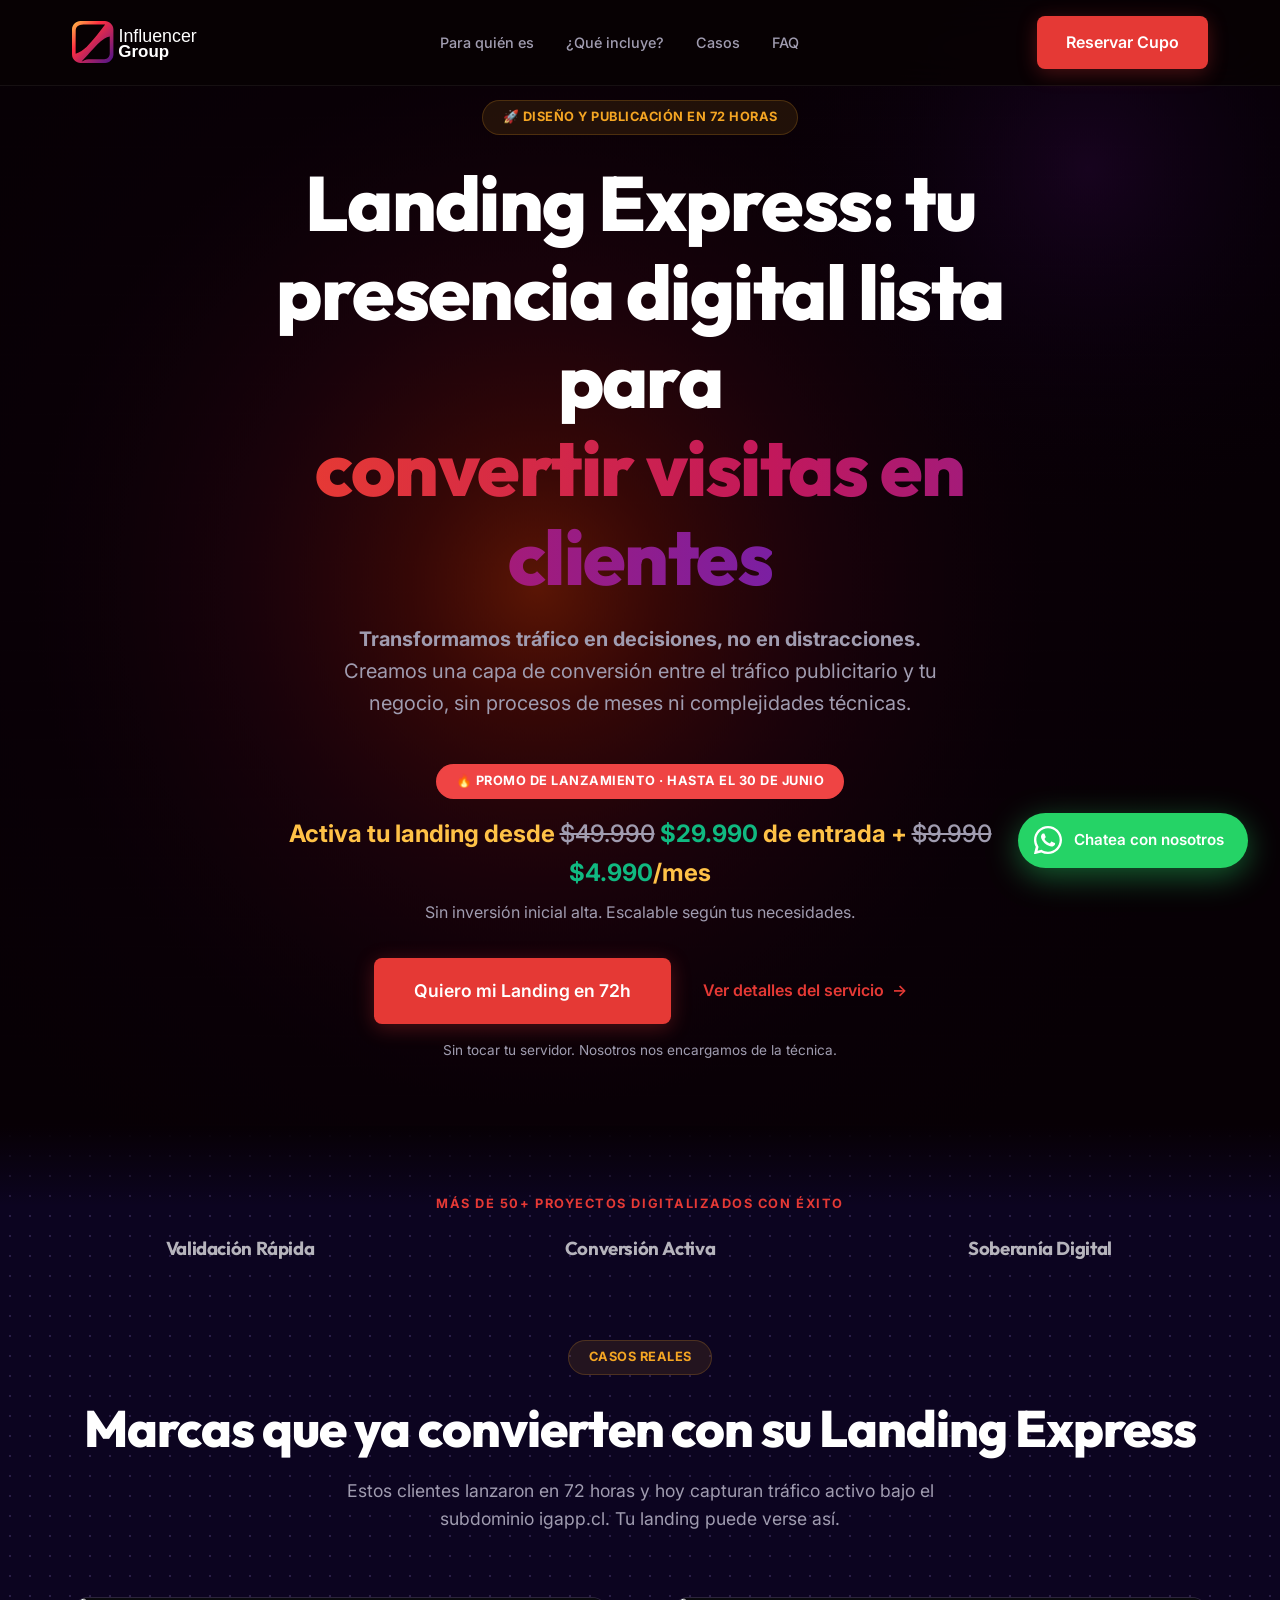
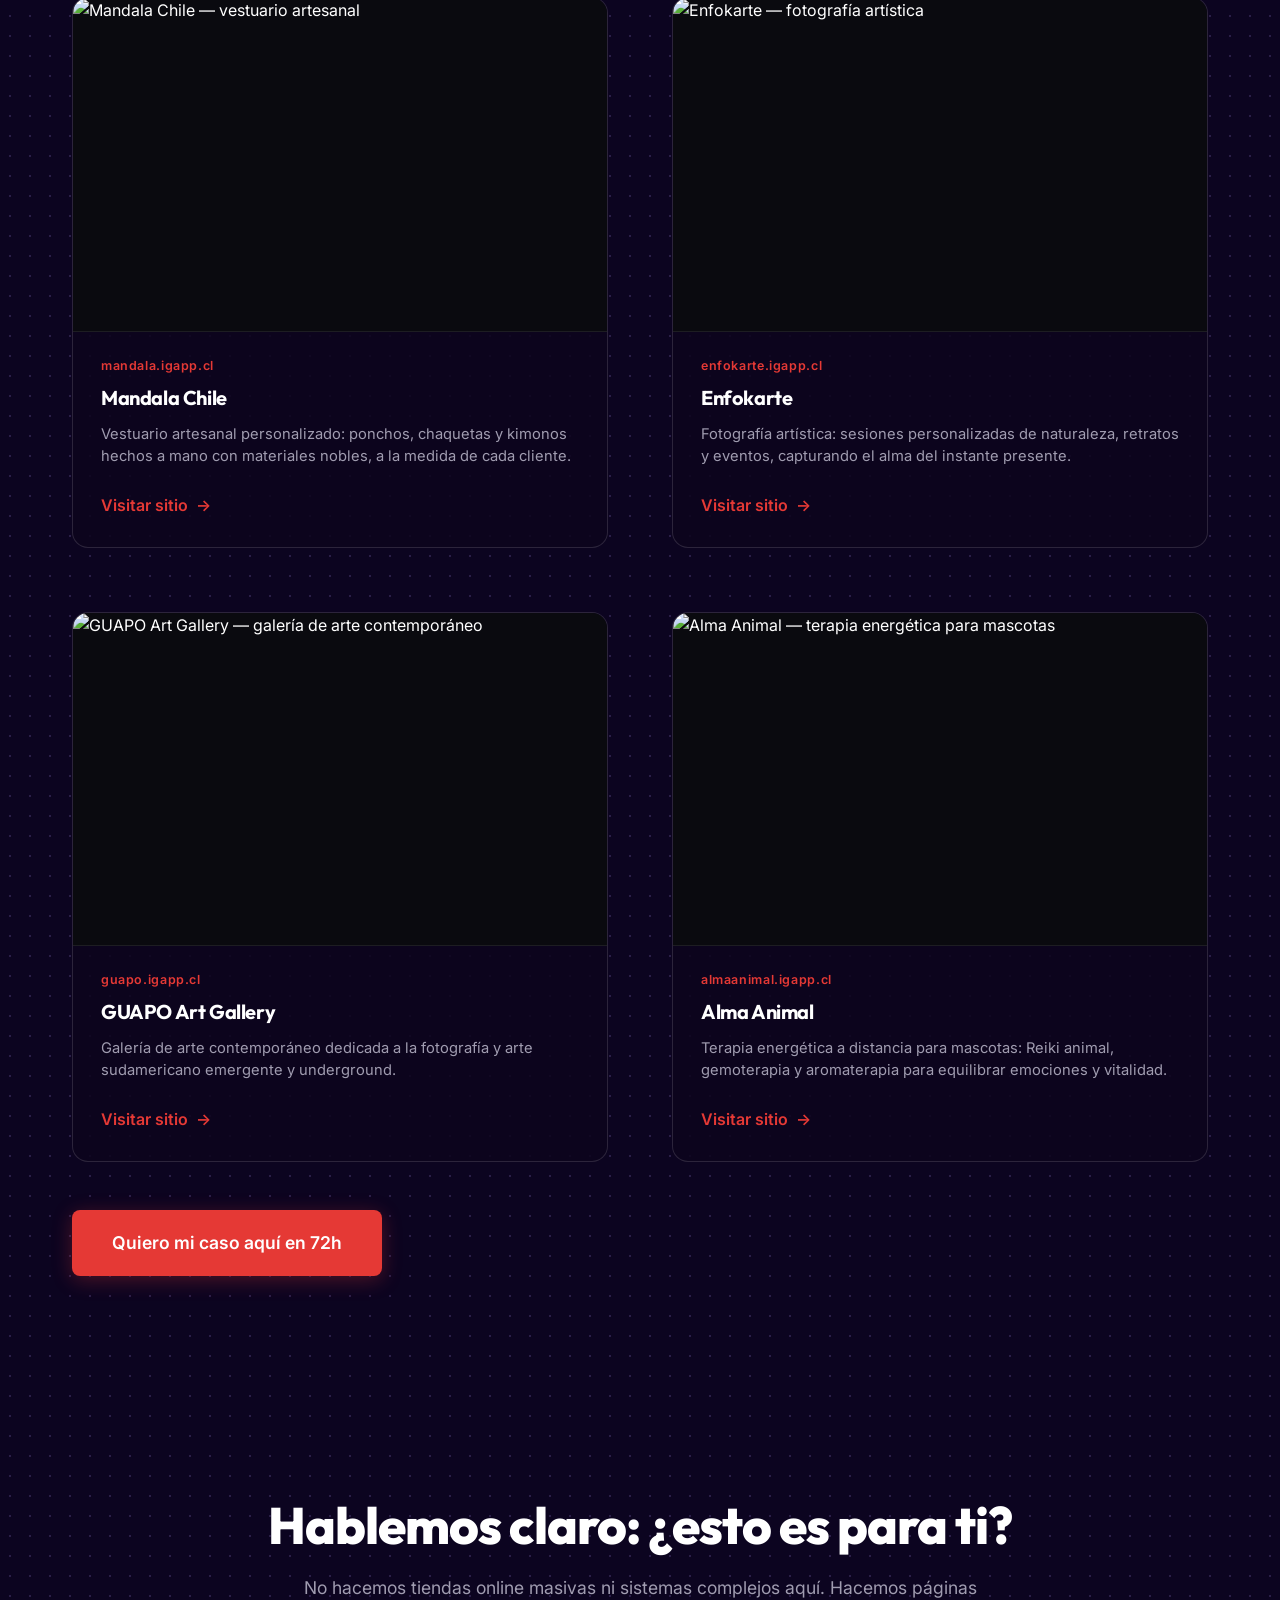
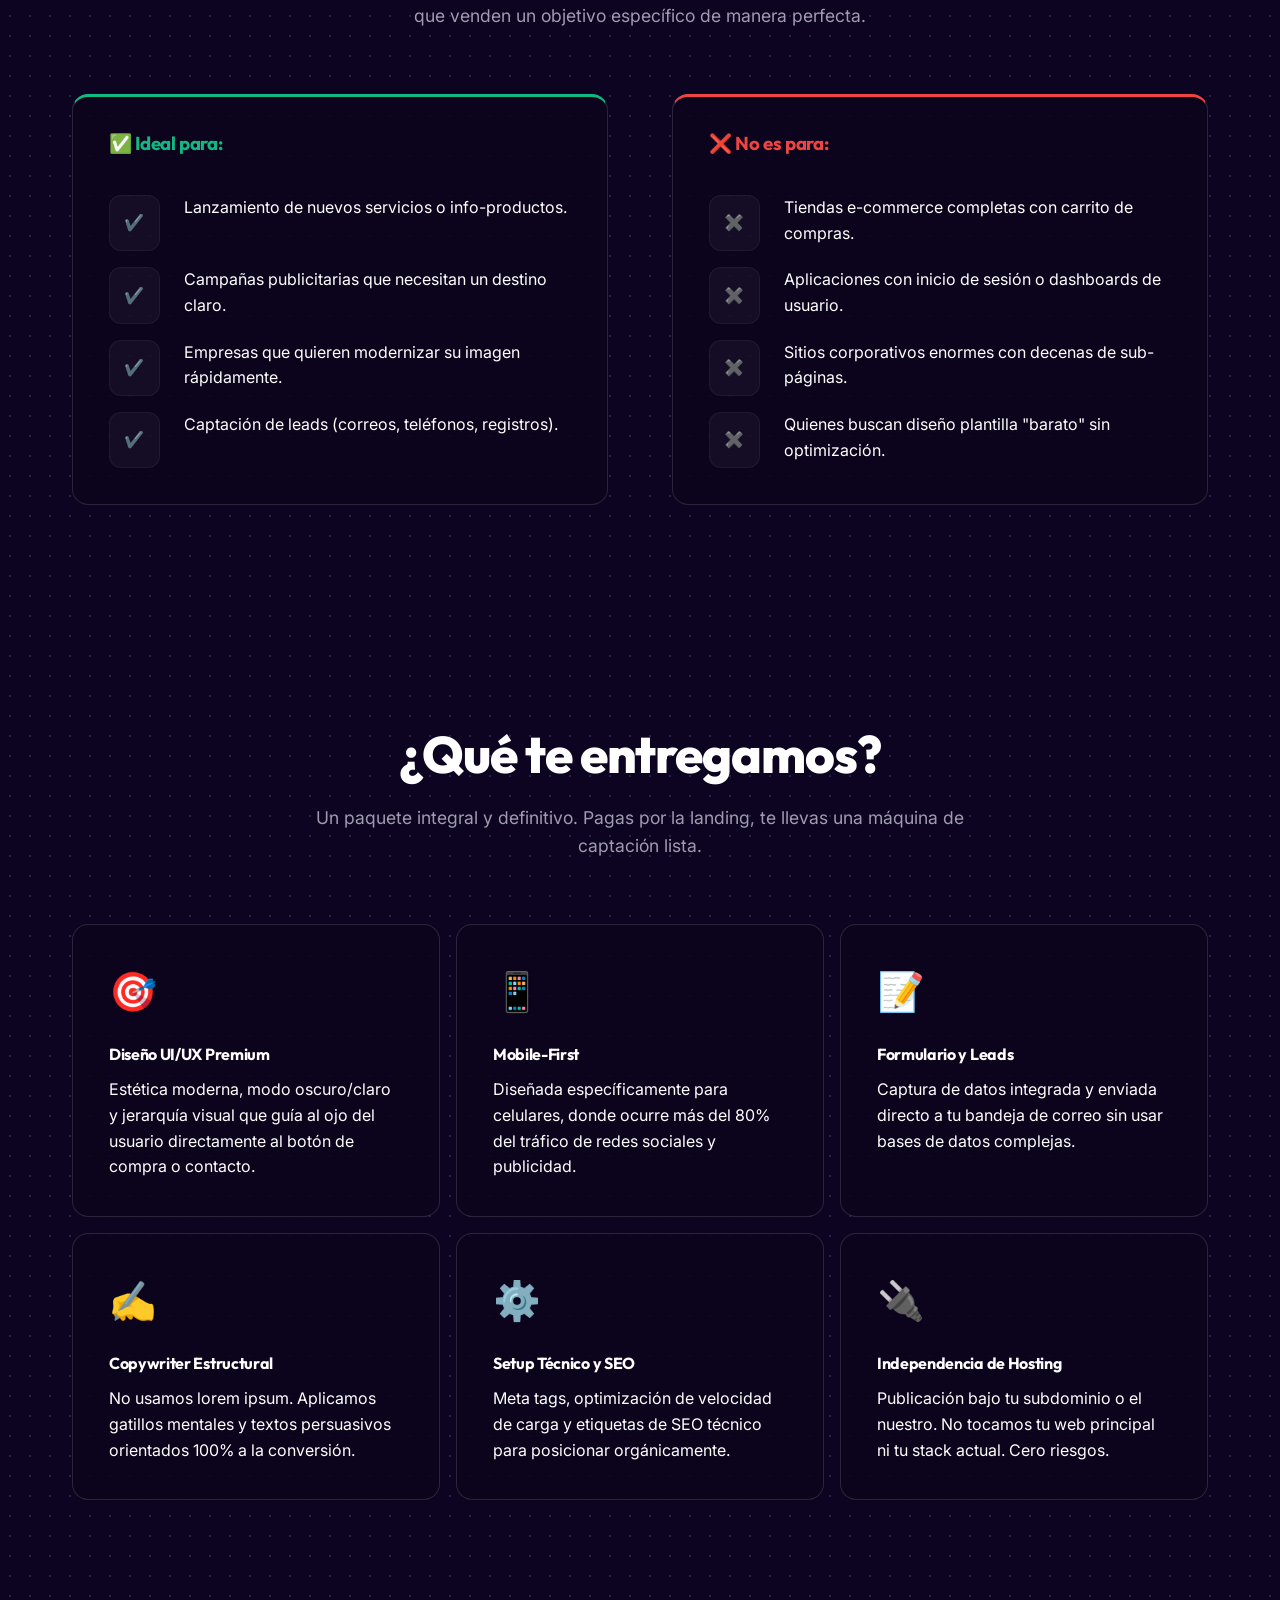
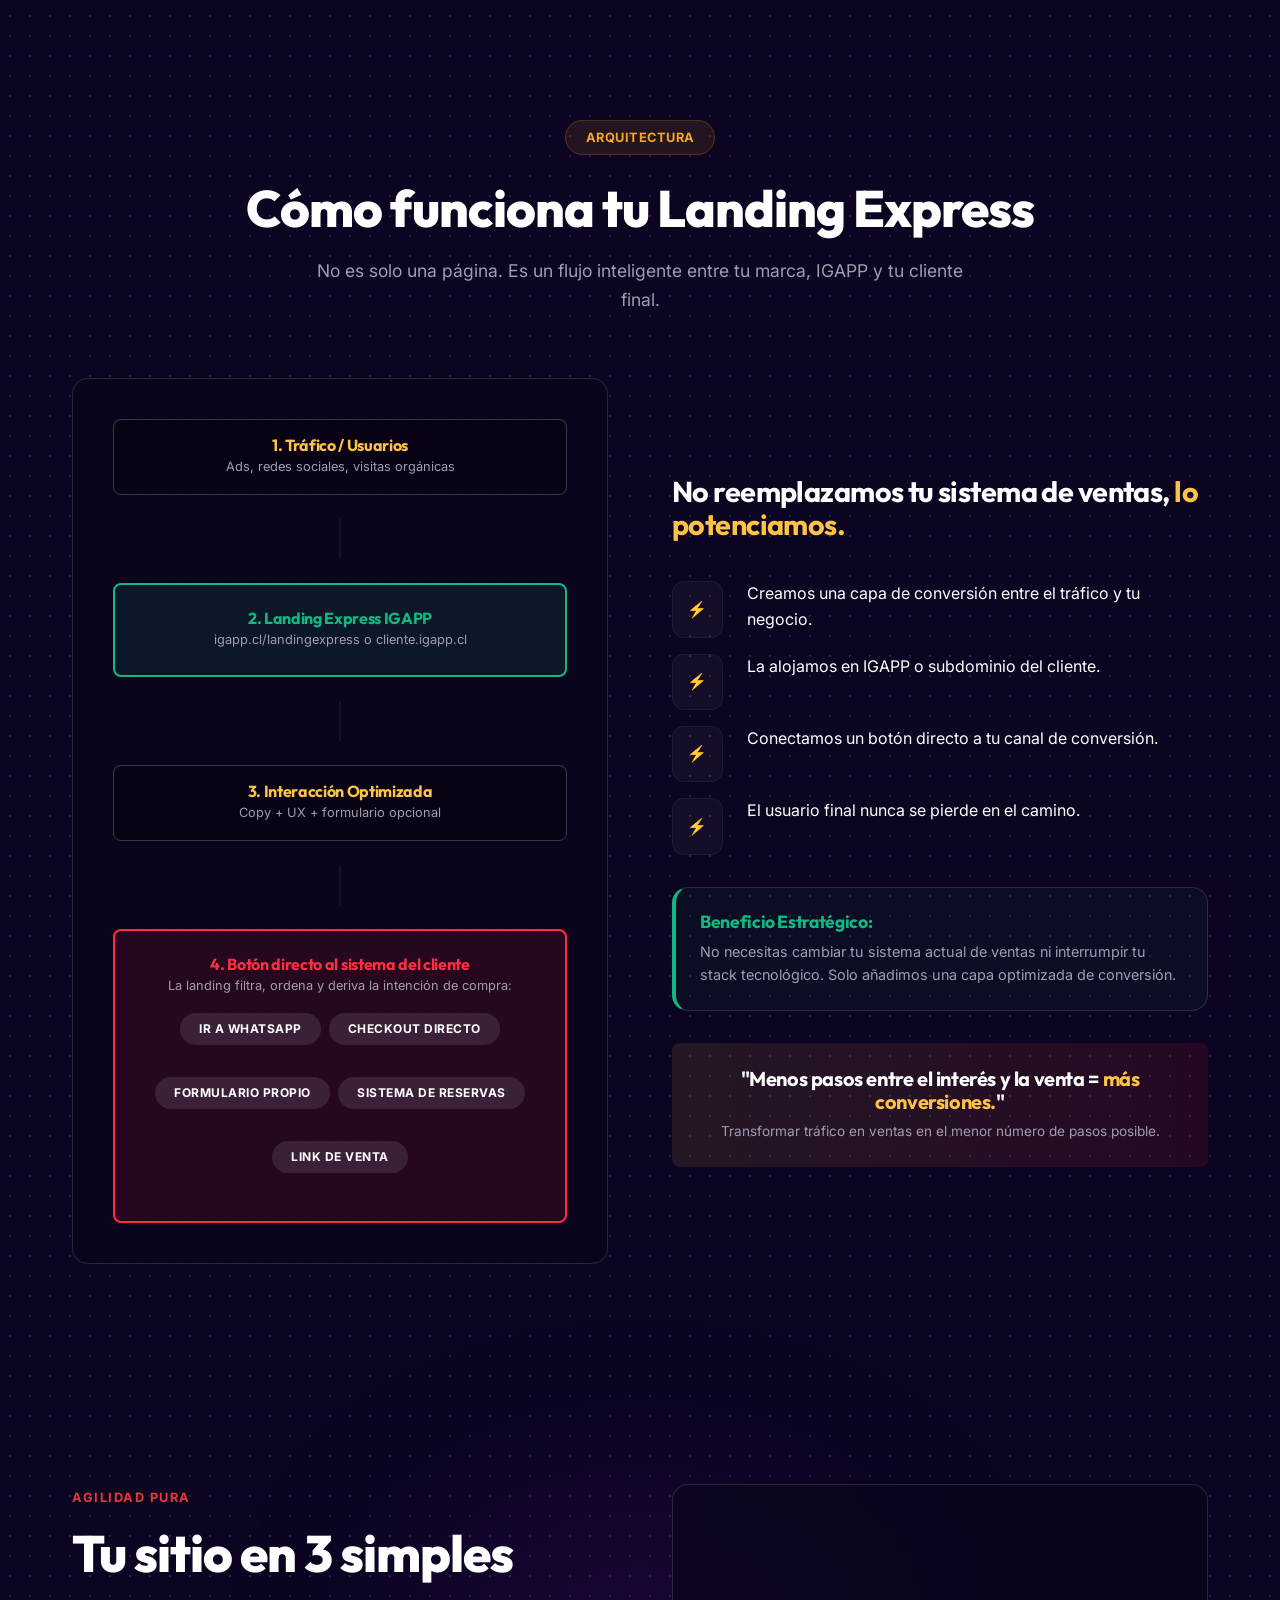
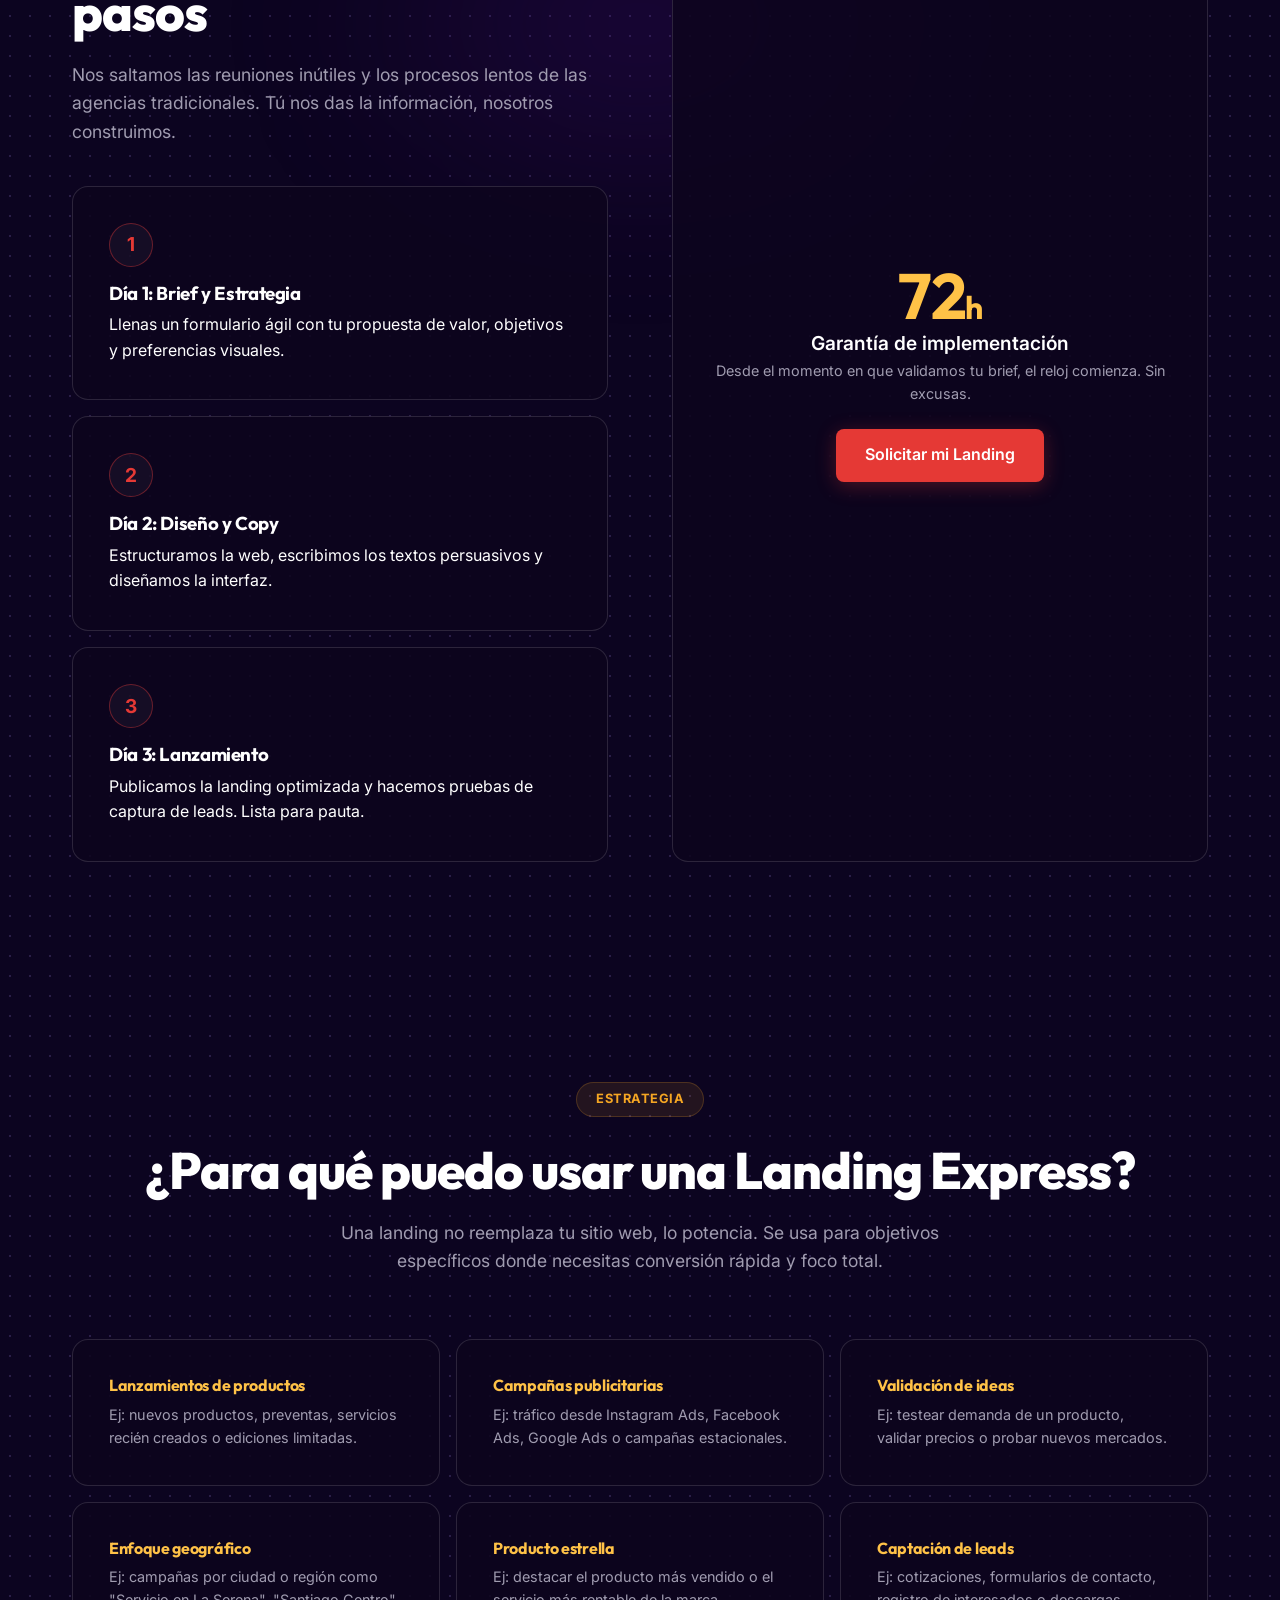
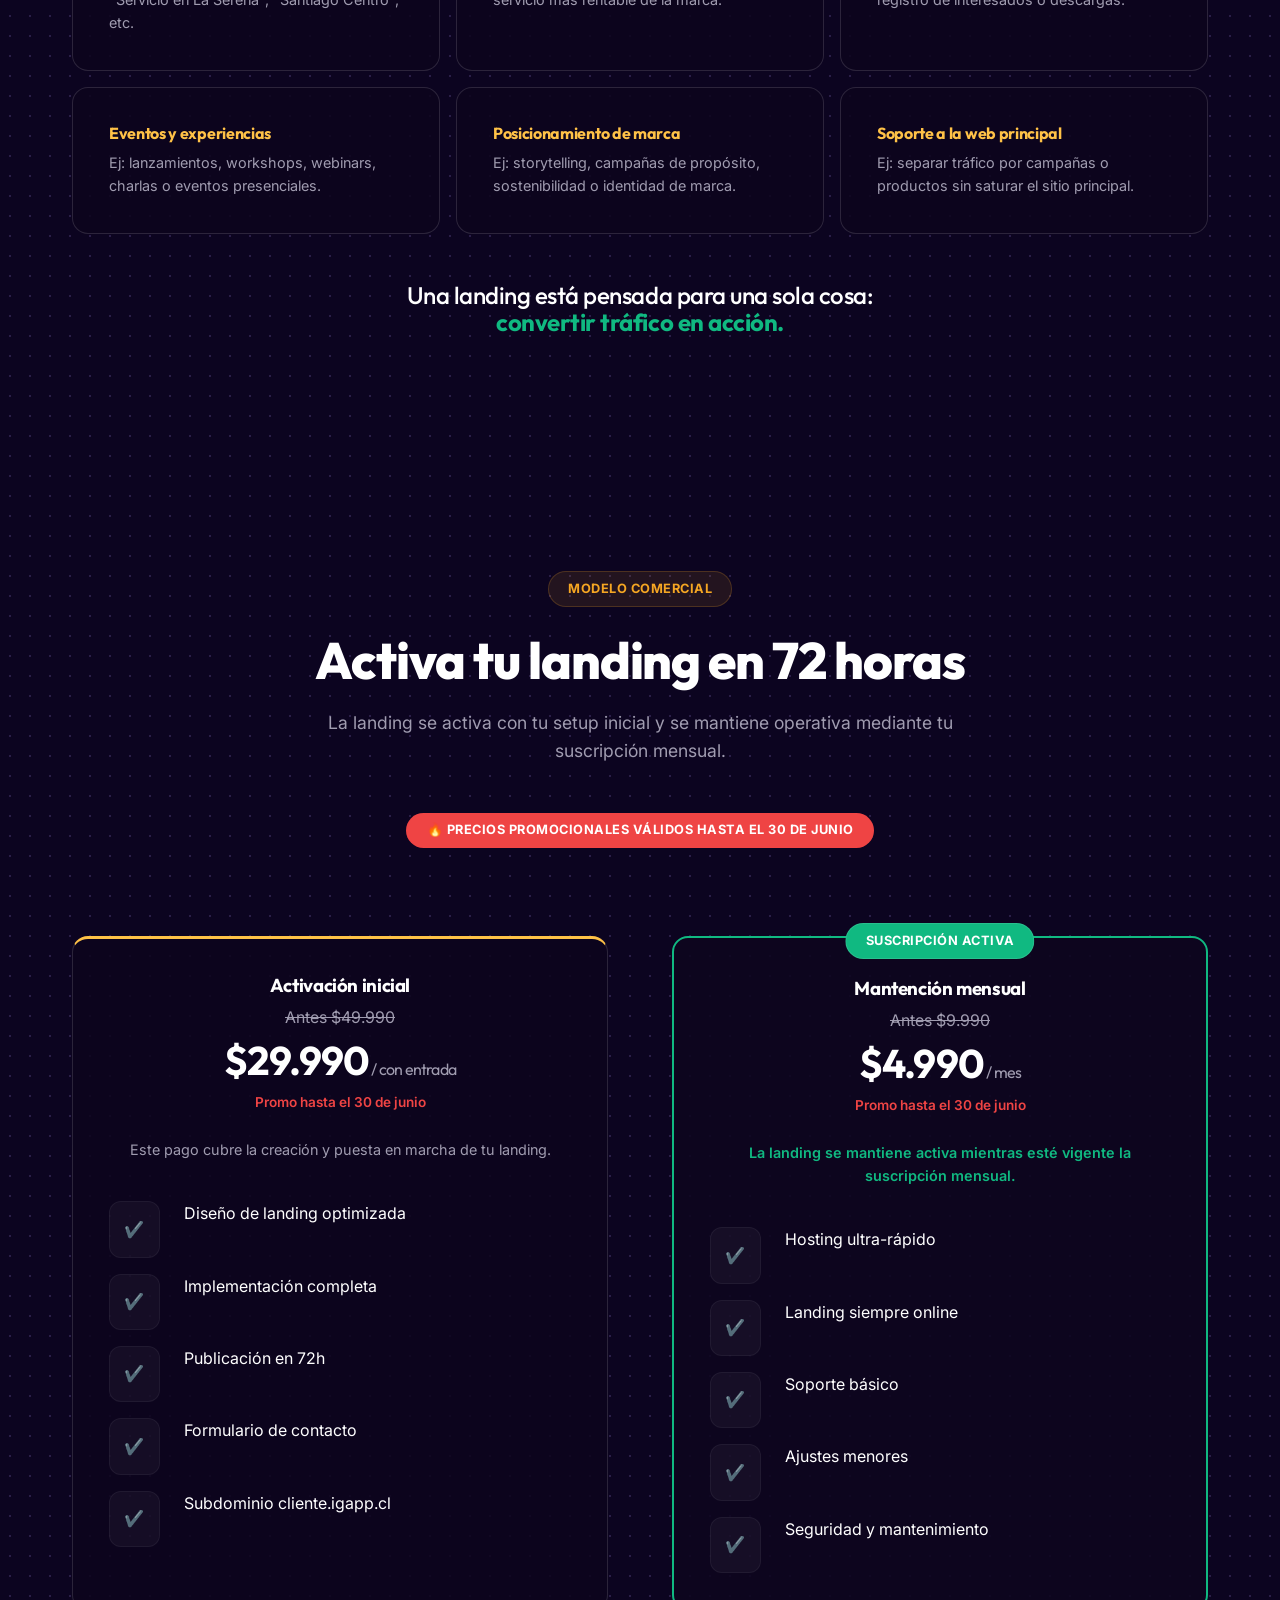
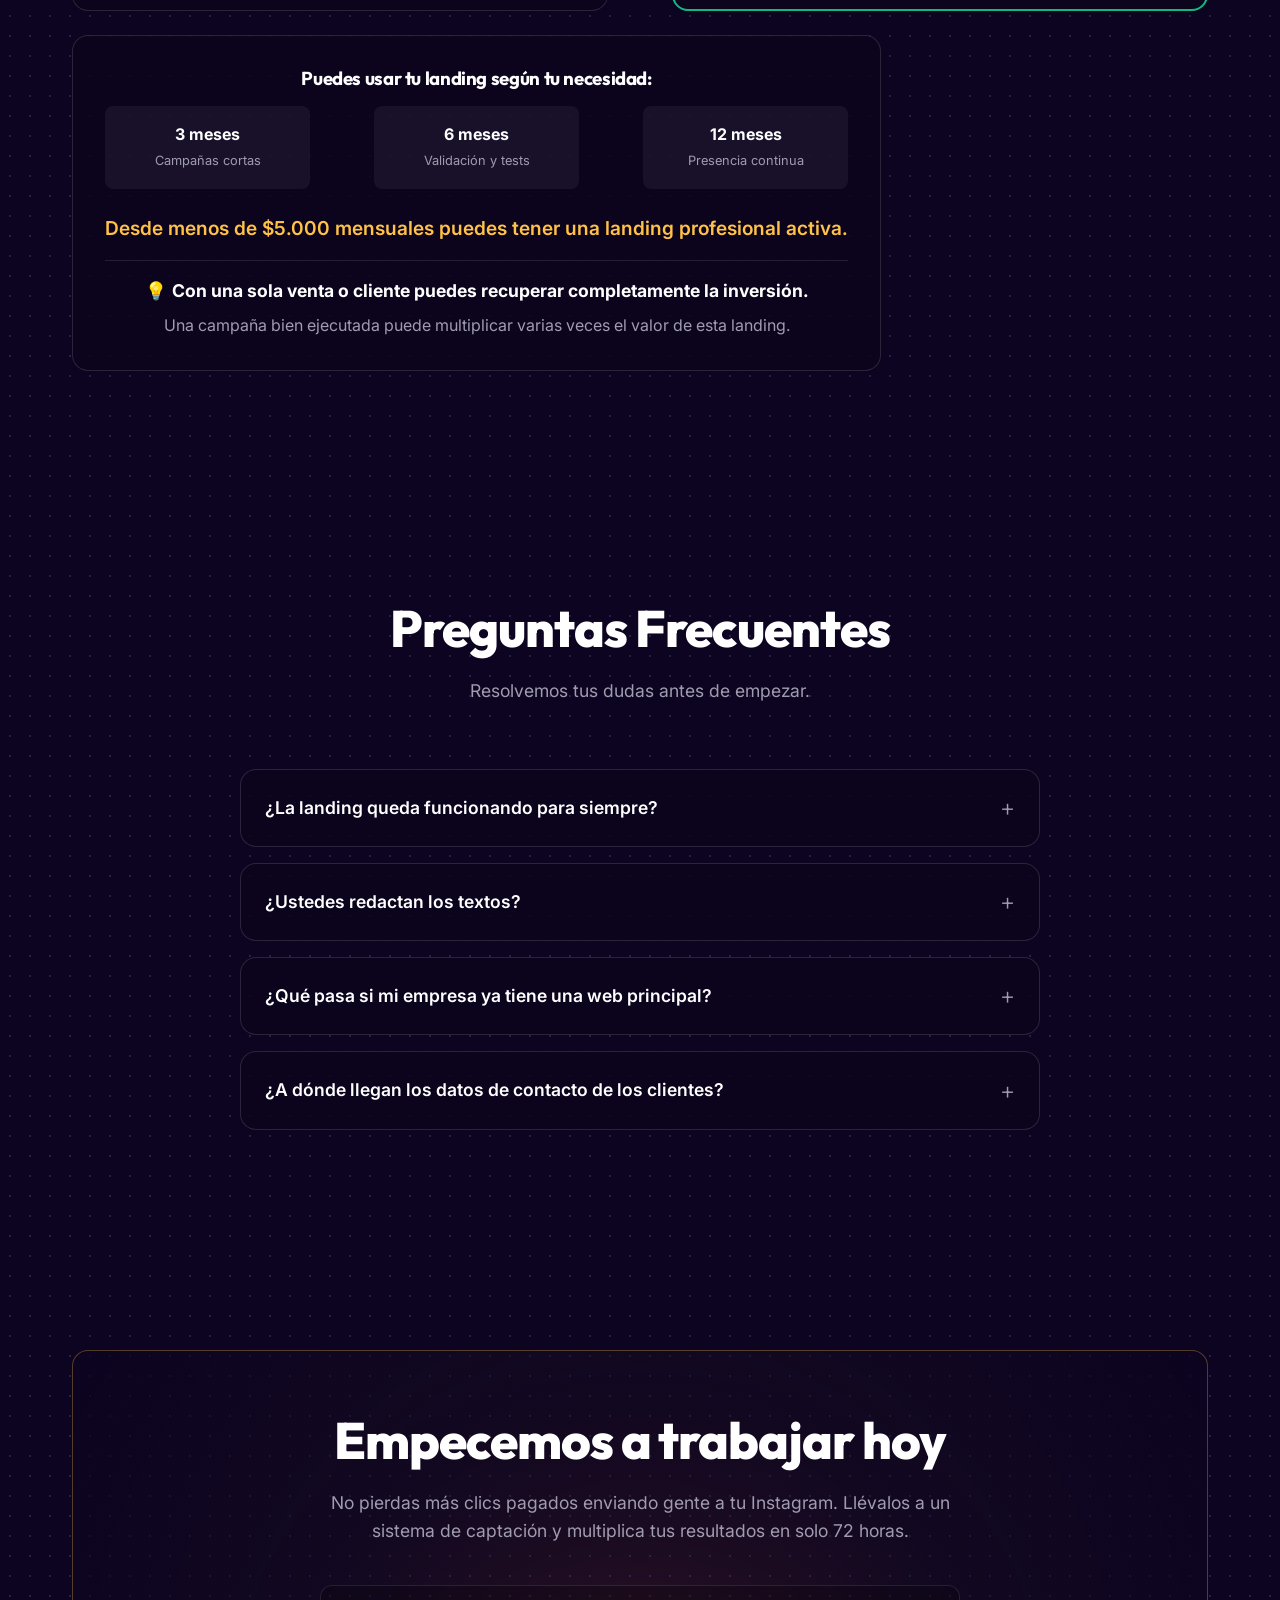
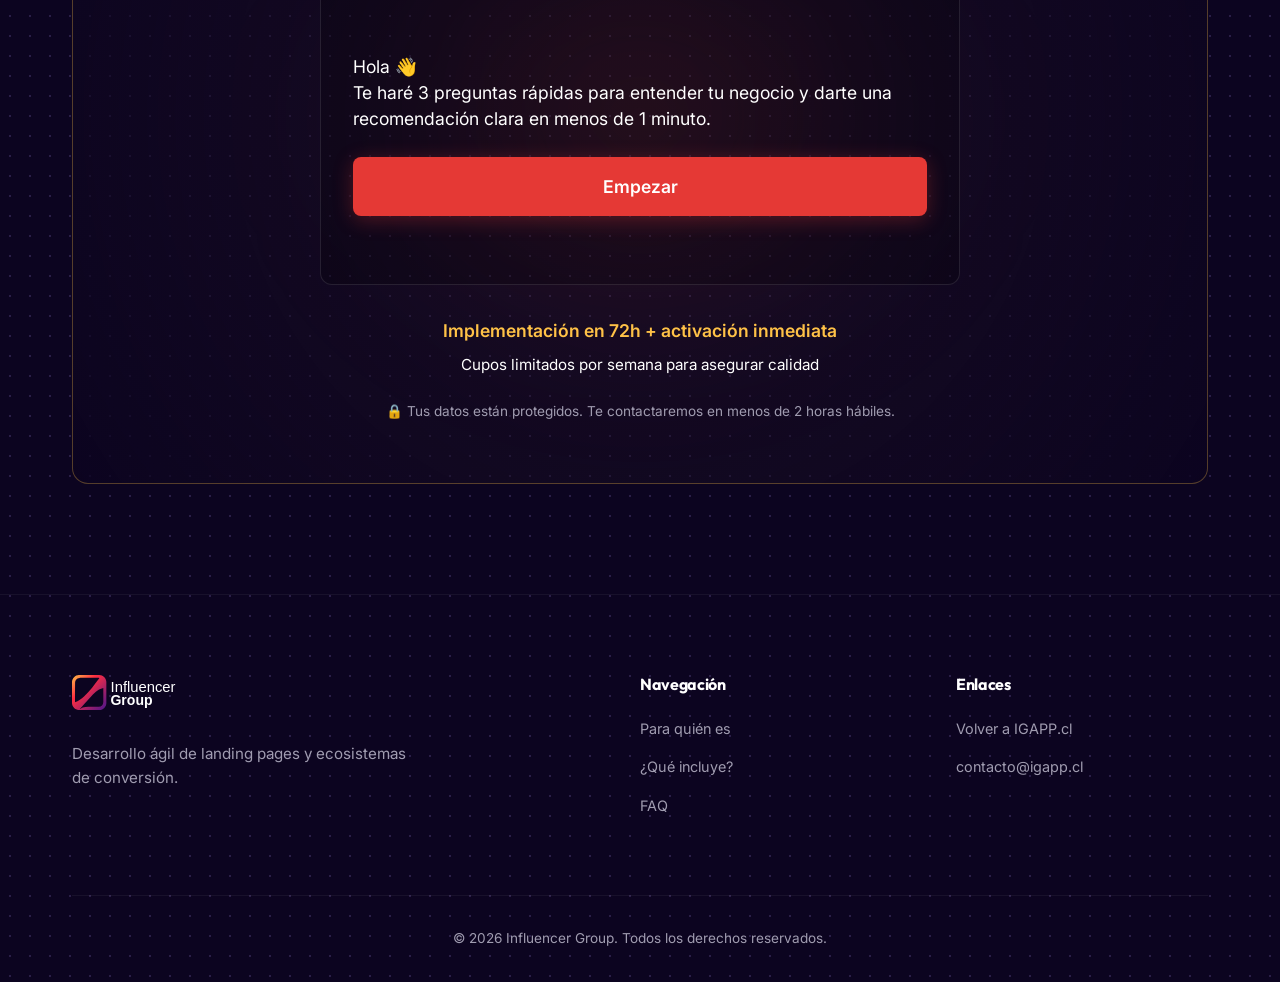
==== commit c0498f2f: "Fix clipped "Suscripción Activa" badge on pricing card The badge uses top:-15px to overhang the card" ====
--- a/landingexpress/index.html
+++ b/landingexpress/index.html
@@ -407,7 +407,7 @@
             </div>
             
             <!-- BLOQUE 2: MENSUAL -->
-            <div class="glass-card reveal text-center" style="border: 2px solid #10b981; position: relative; padding-top: 2.5rem;">
+            <div class="glass-card reveal text-center" style="border: 2px solid #10b981; position: relative; padding-top: 2.5rem; overflow: visible;">
                 <span class="badge" style="position: absolute; top: -15px; left: 50%; transform: translateX(-50%); background: #10b981; color: #fff;">Suscripción Activa</span>
                 <h3 style="margin-bottom: 0.5rem;">Mantención mensual</h3>
                 <div style="font-size: 1rem; color: var(--text-muted); text-decoration: line-through; margin-top: 0.5rem;">Antes $9.990</div>
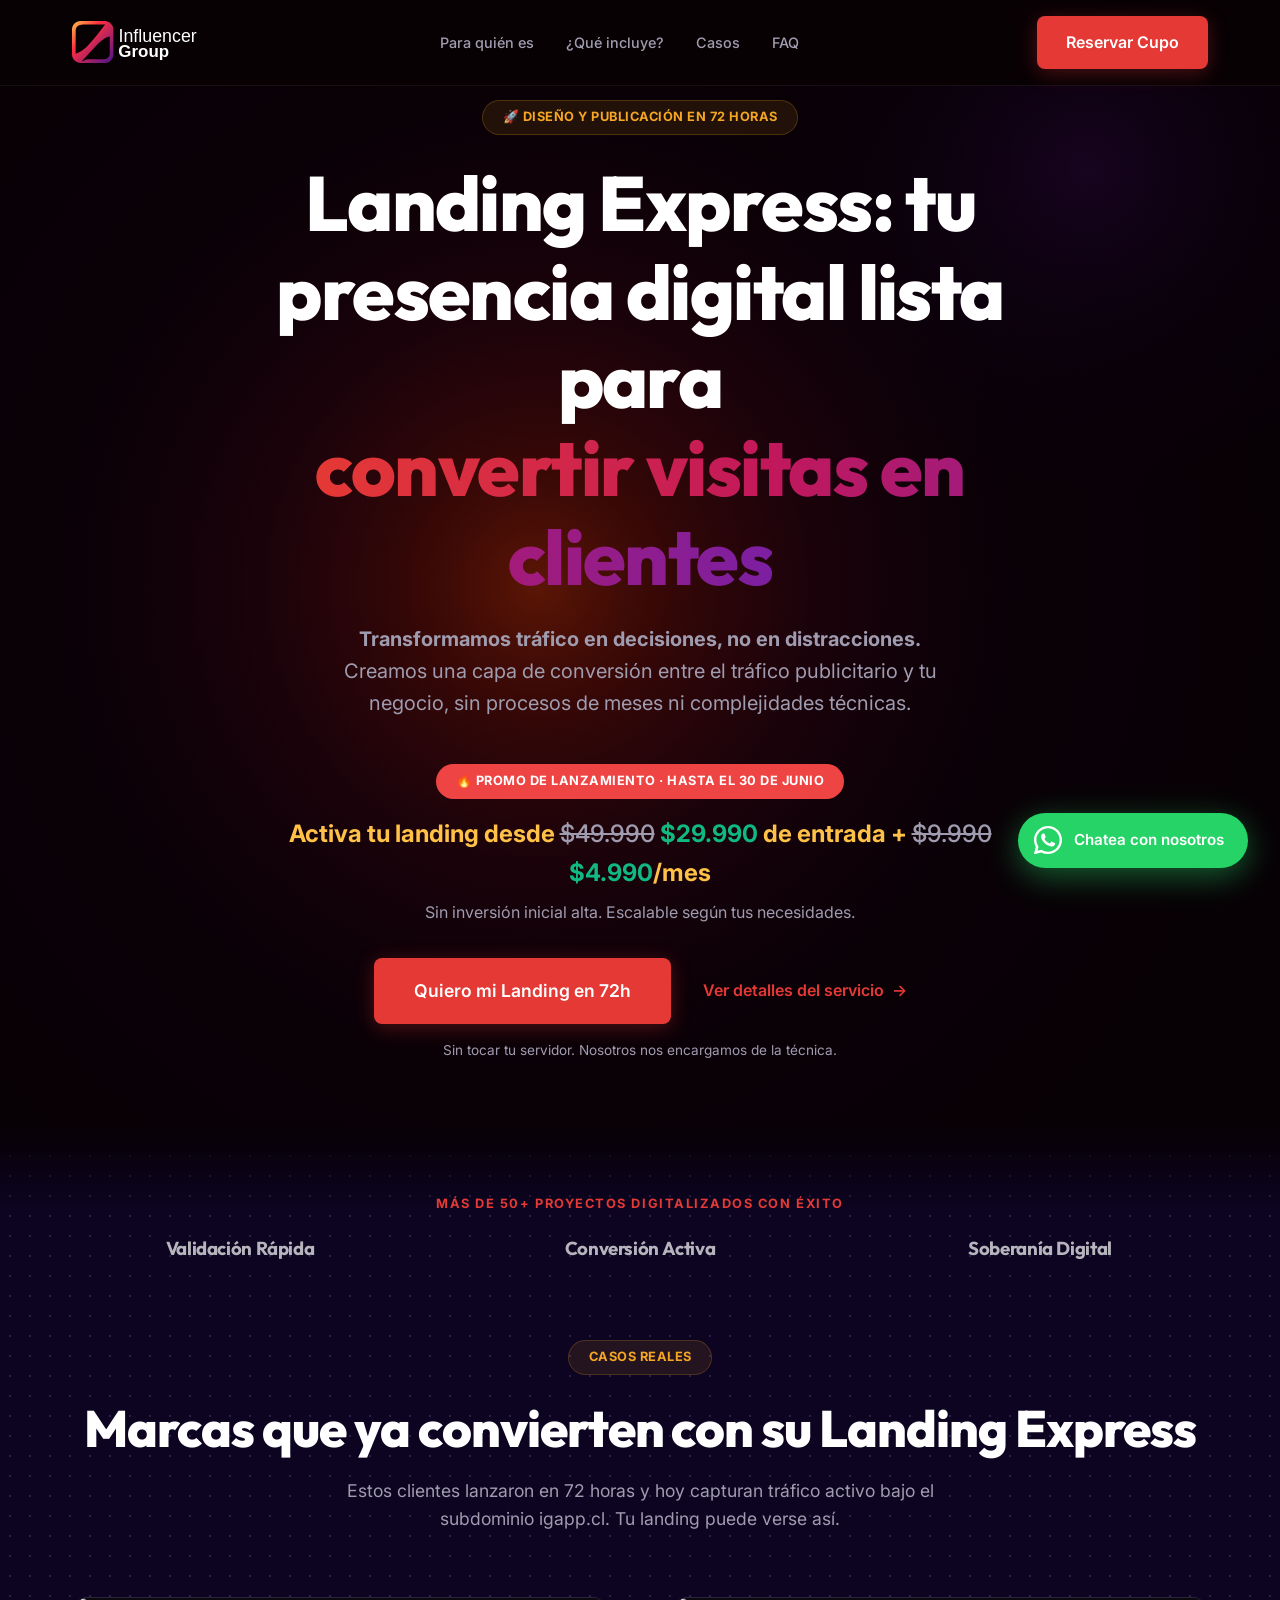
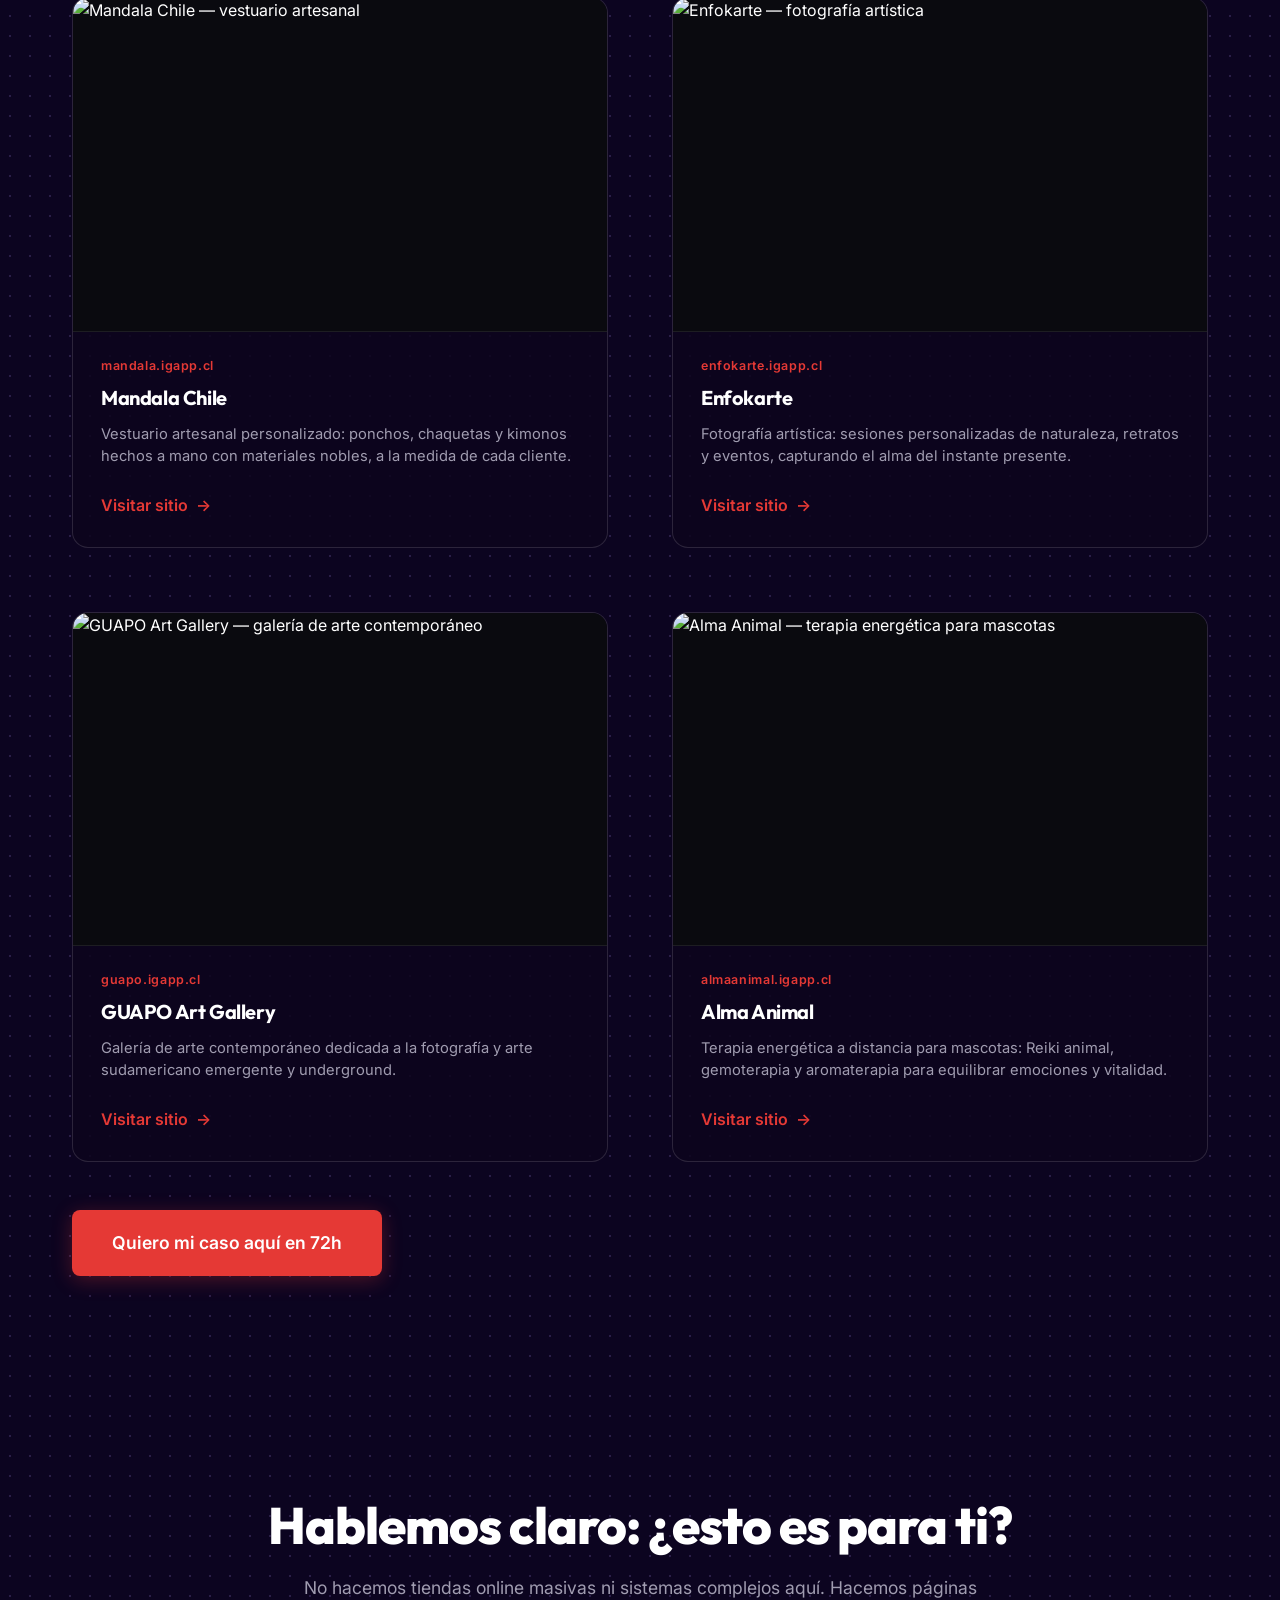
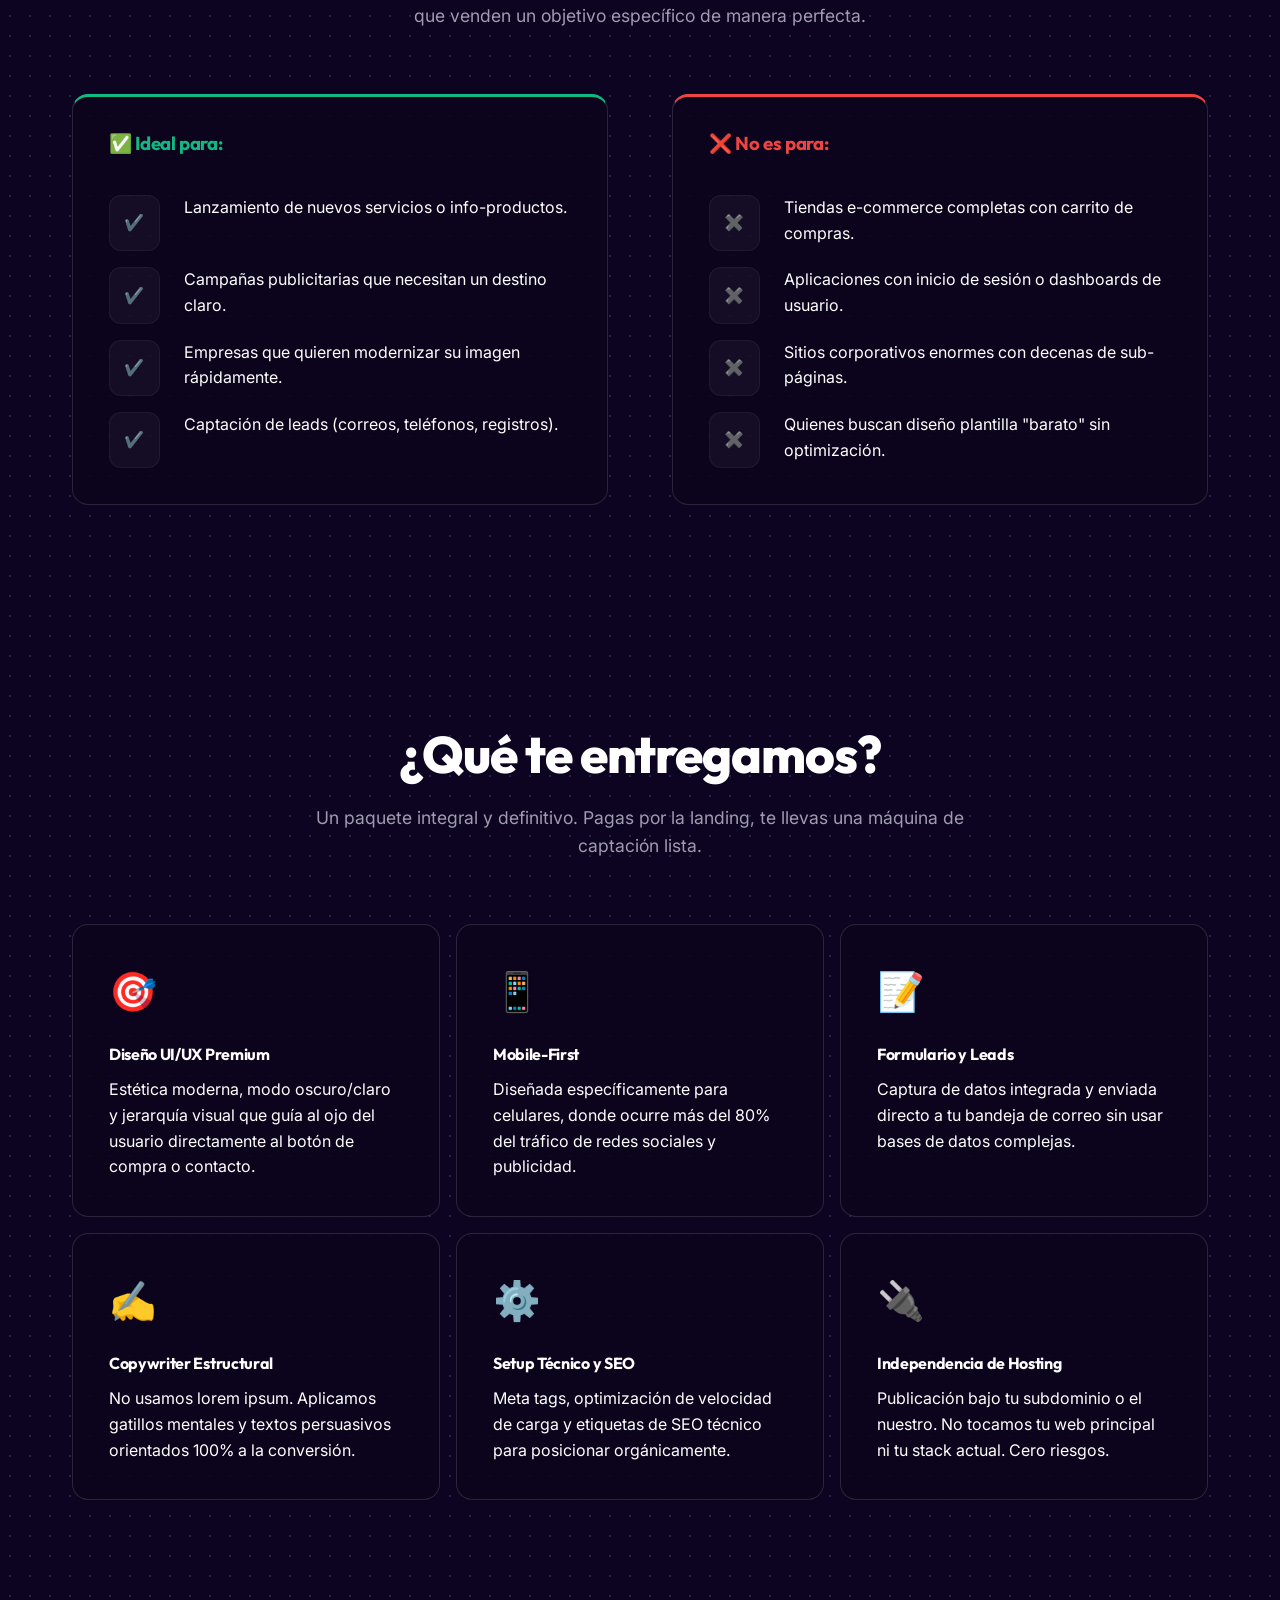
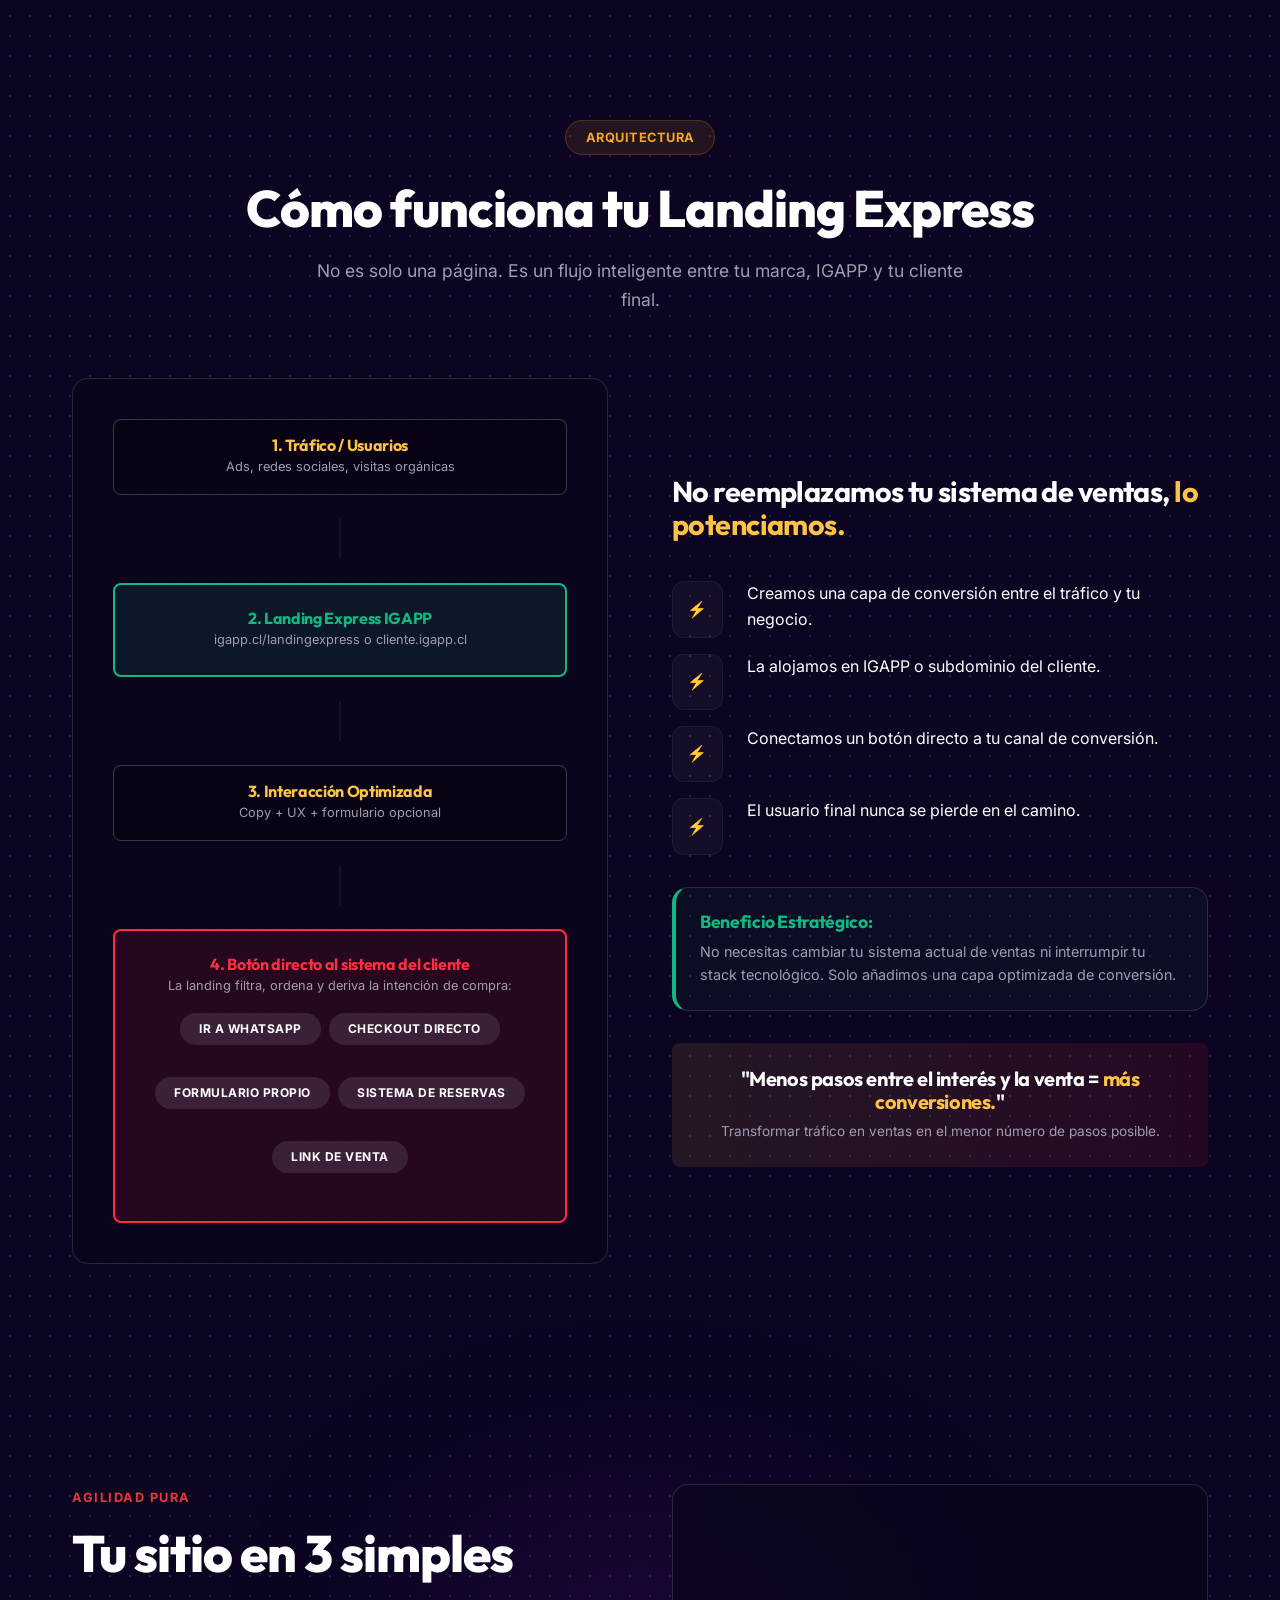
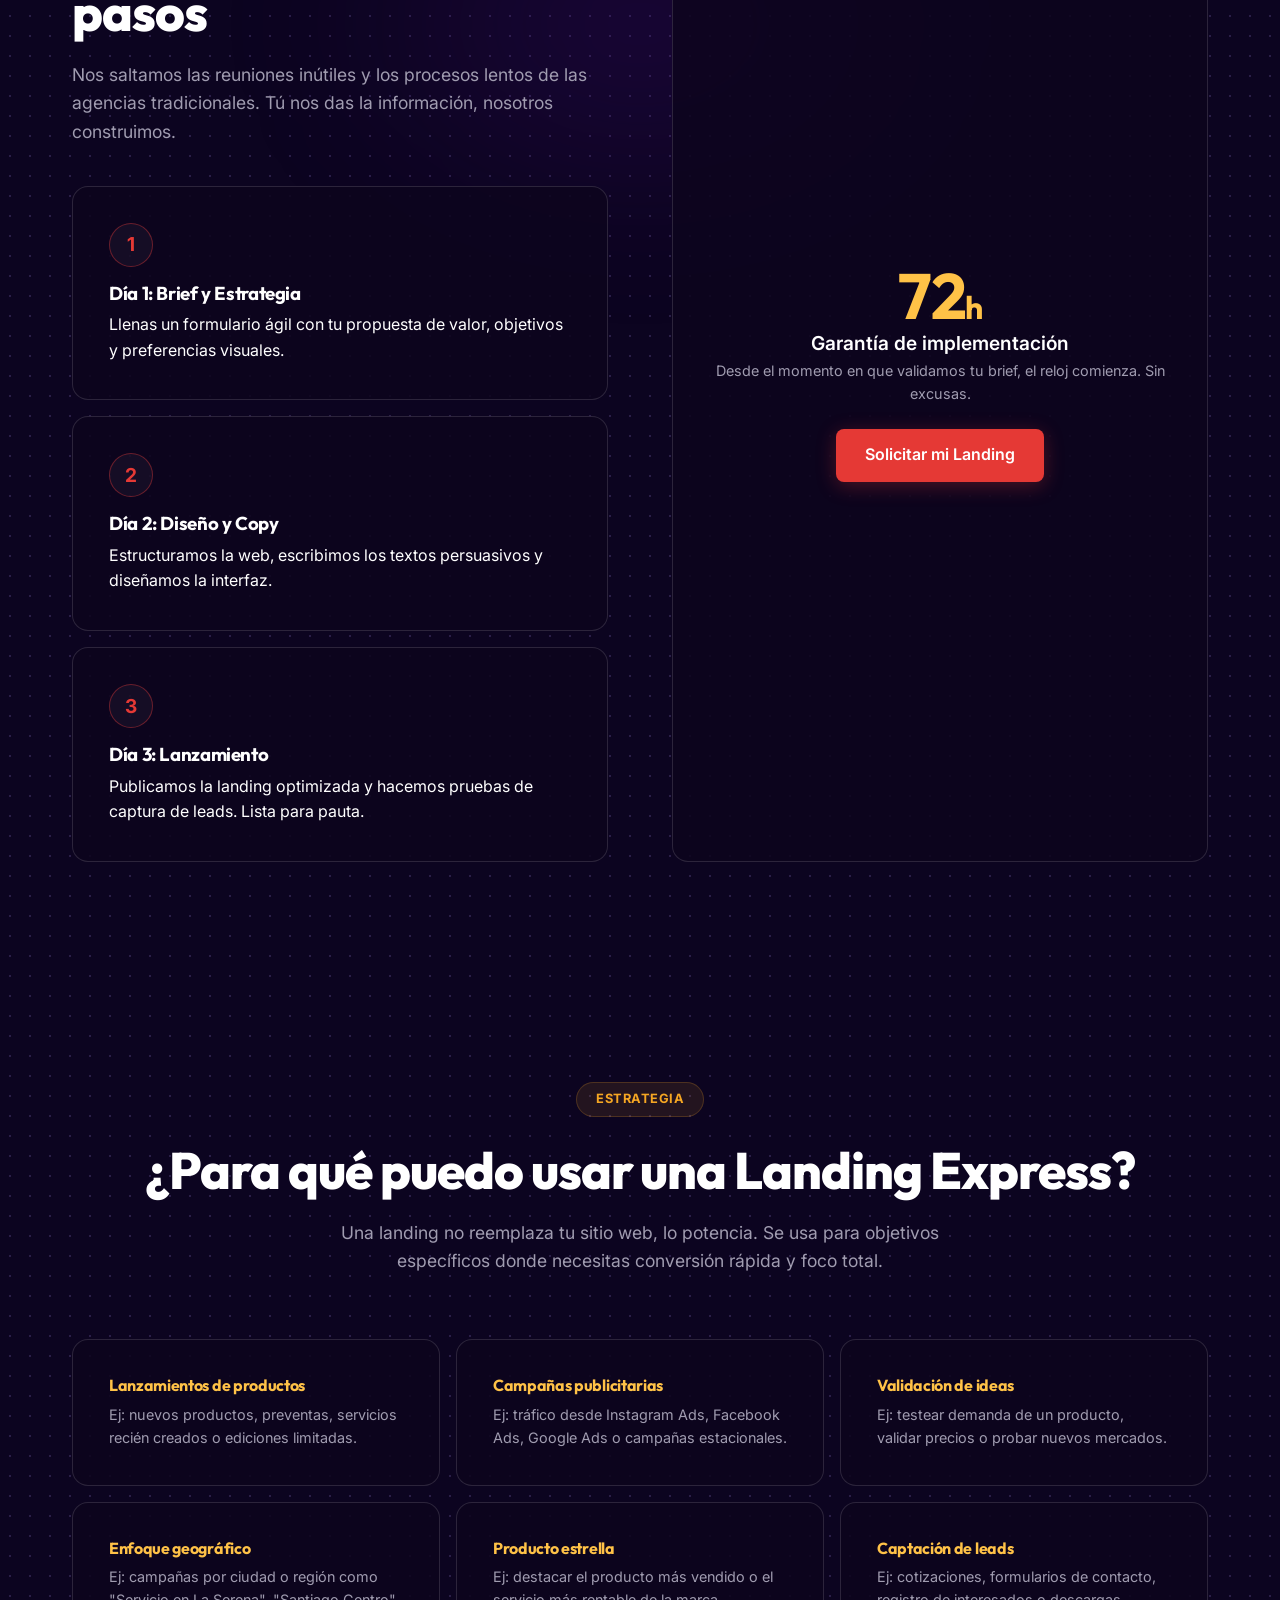
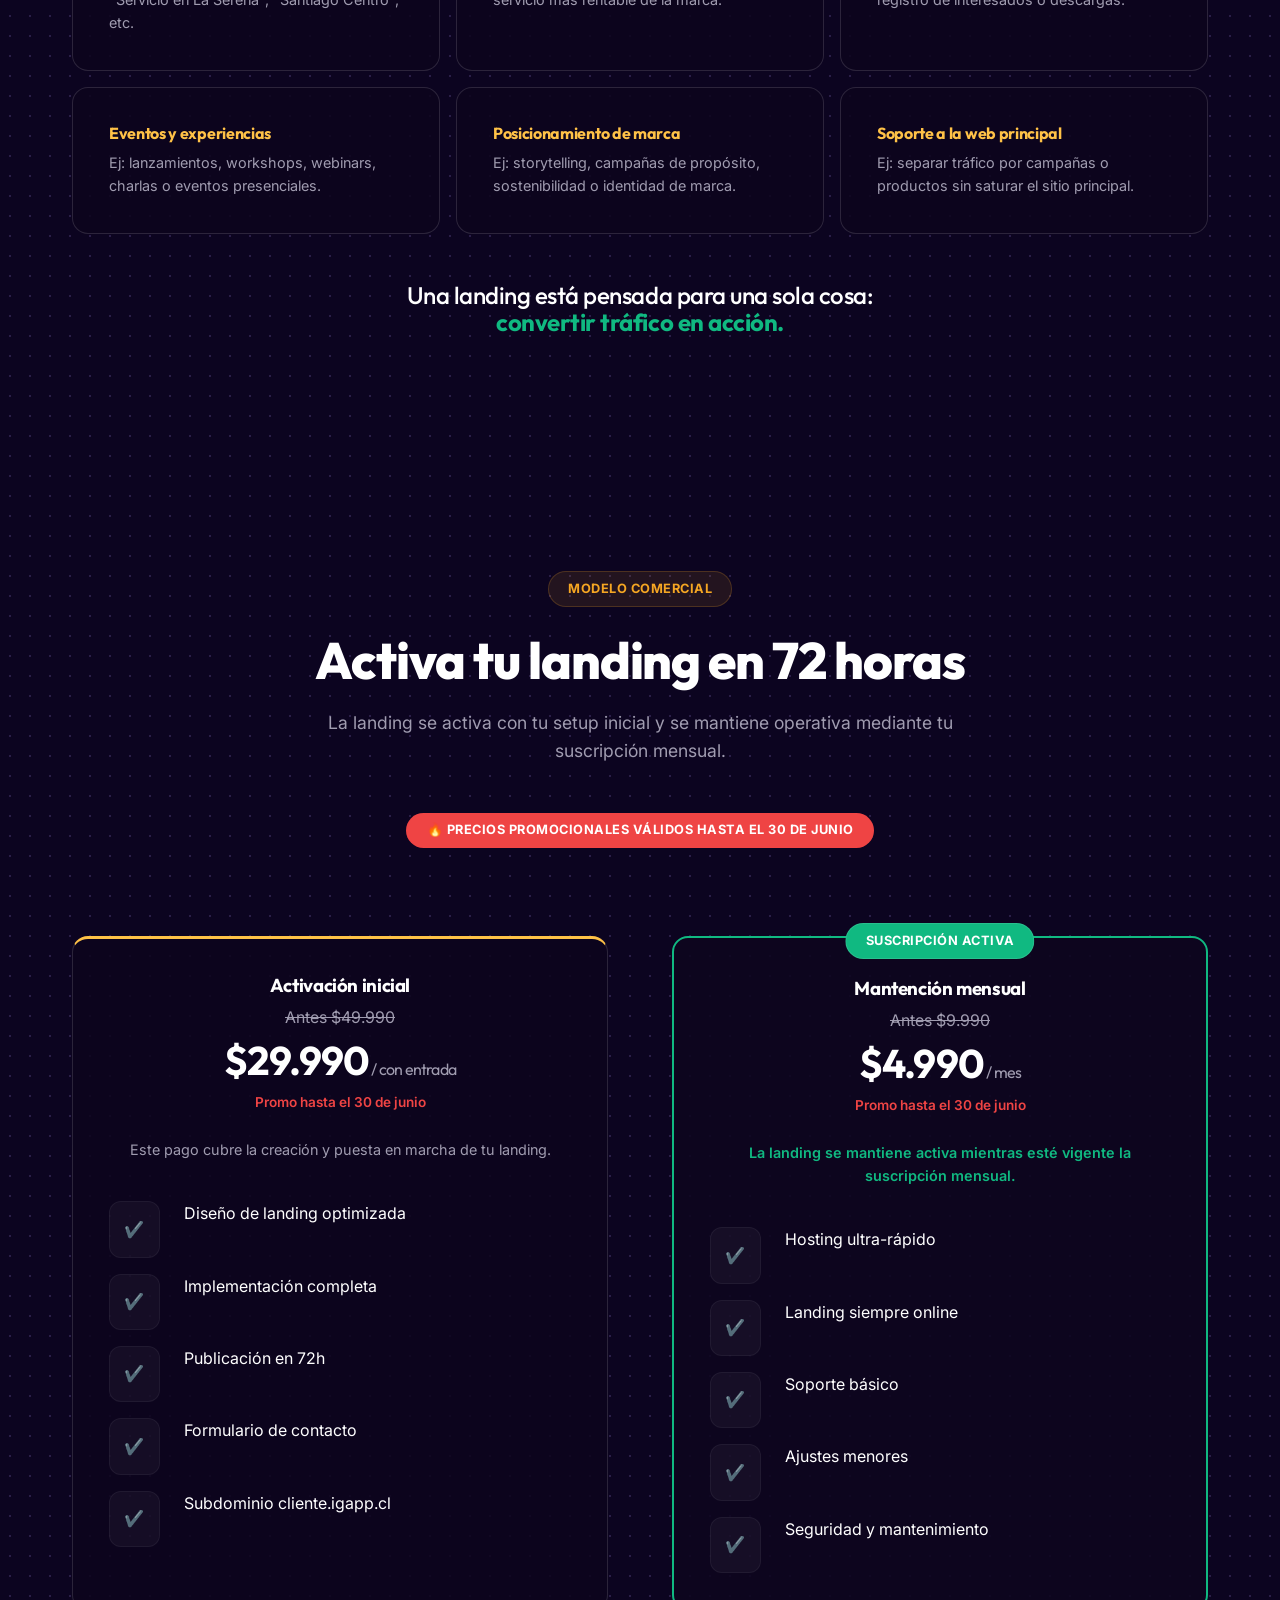
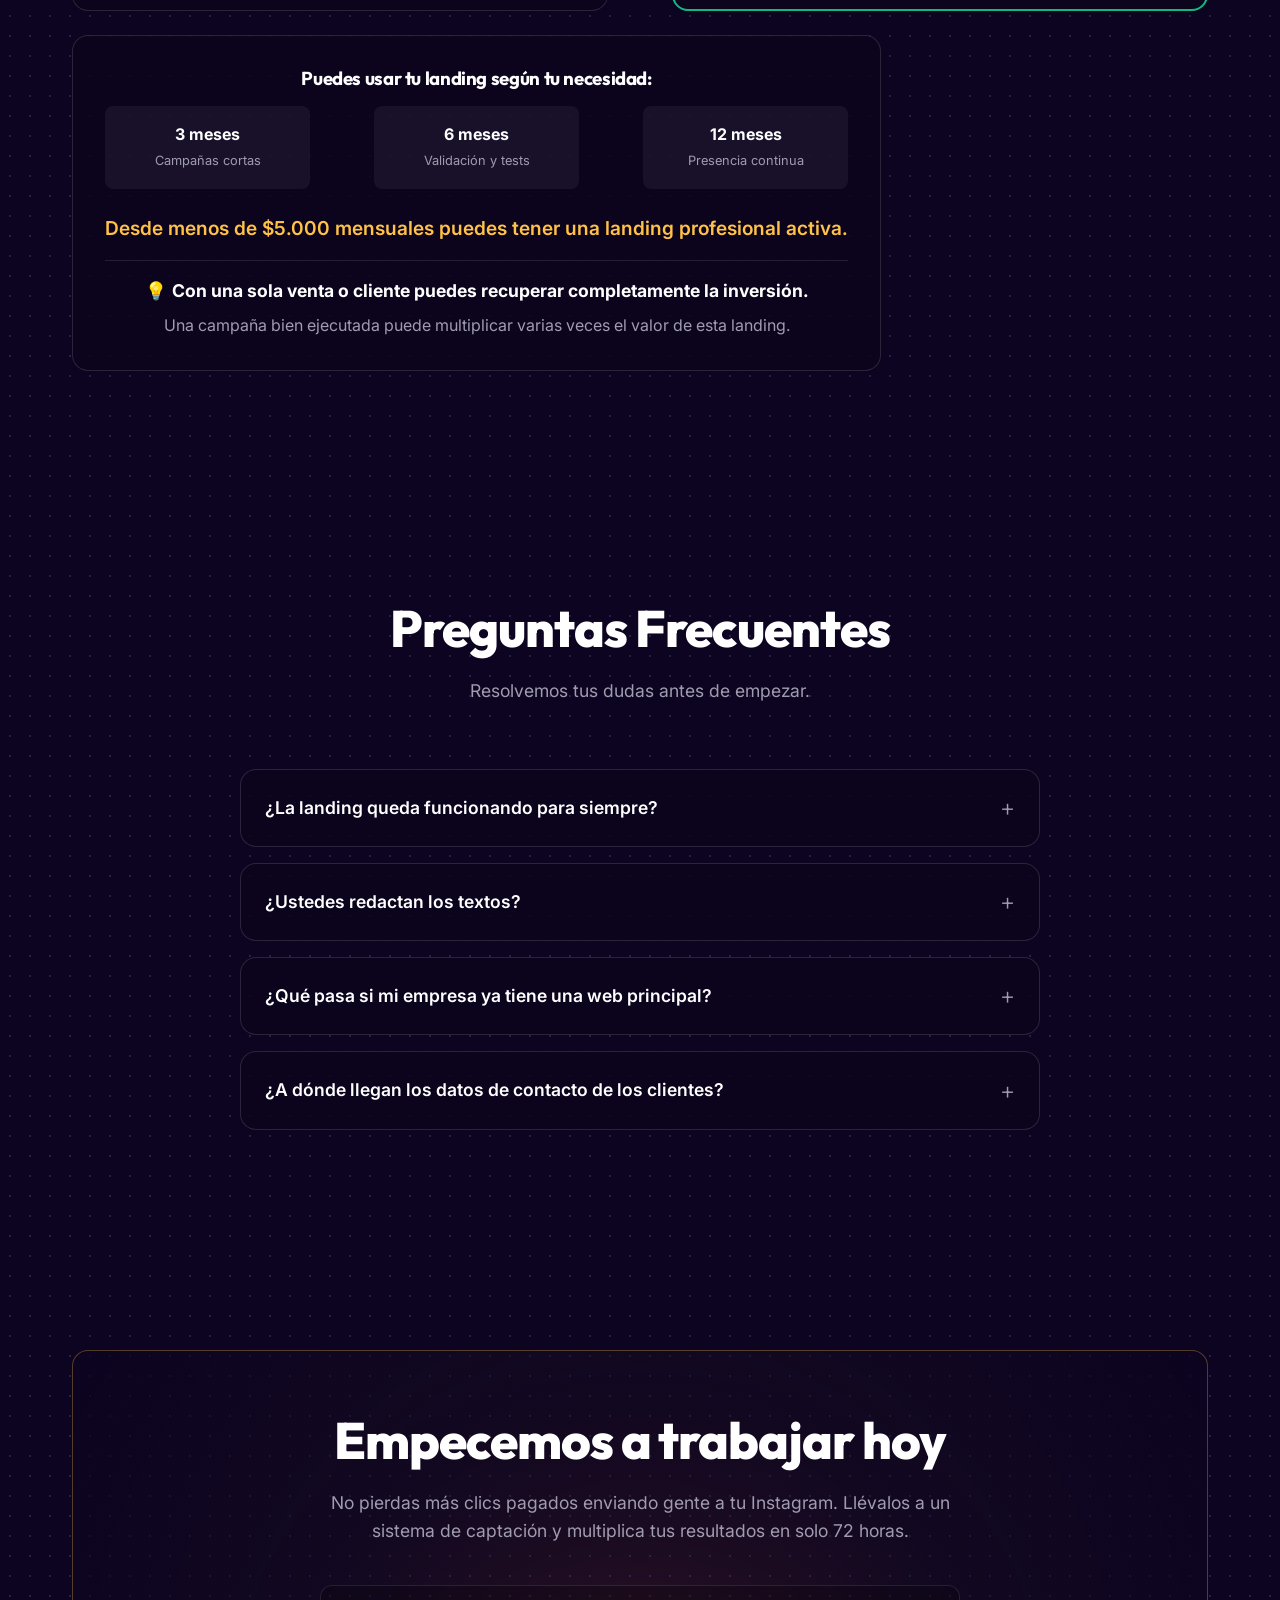
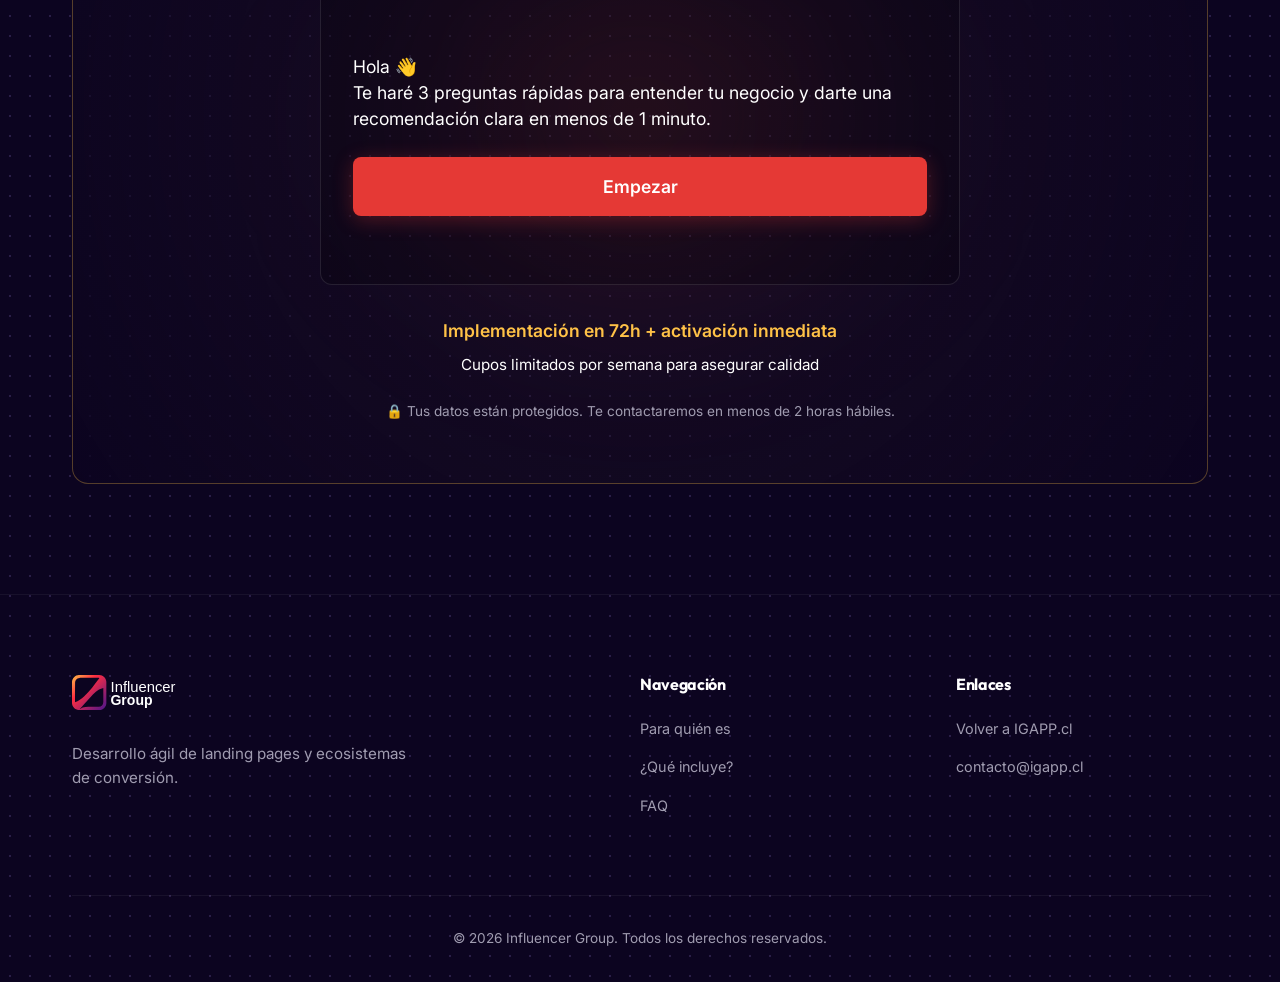
==== commit 67348a41: "Add Cal.com booking embed to landings (Asesoría IGApp · 30 min) Wires the CTAs in both landings to o" ====
--- a/landingexpress/index.html
+++ b/landingexpress/index.html
@@ -41,7 +41,10 @@
                 <li><a href="#faq">FAQ</a></li>
             </ul>
         </nav>
-        <a href="#contacto" class="btn btn-primary">Reservar Cupo</a>
+        <a href="#contacto" class="btn btn-primary"
+           data-cal-namespace="asesoria-30min"
+           data-cal-link="influencergroup/asesoria-30min"
+           data-cal-config='{"layout":"month_view","theme":"auto"}'>Reservar Cupo</a>
         <div class="mobile-menu-btn"><span></span><span></span><span></span></div>
     </div>
 </header>
@@ -63,7 +66,10 @@
                 <p style="color: var(--text-muted); font-size: 1rem; margin-top: 0.5rem;">Sin inversión inicial alta. Escalable según tus necesidades.</p>
             </div>
             <div class="hero-actions">
-                <a href="#contacto" class="btn btn-primary btn-large">Quiero mi Landing en 72h</a>
+                <a href="#contacto" class="btn btn-primary btn-large"
+                   data-cal-namespace="asesoria-30min"
+                   data-cal-link="influencergroup/asesoria-30min"
+                   data-cal-config='{"layout":"month_view","theme":"auto"}'>Quiero mi Landing en 72h</a>
                 <a href="#para-quien" class="btn-link">Ver detalles del servicio <span class="arrow">→</span></a>
             </div>
             <p style="margin-top: 1rem; font-size: 0.85rem; color: var(--text-muted);">Sin tocar tu servidor. Nosotros nos encargamos de la técnica.</p>
@@ -151,7 +157,10 @@
             </article>
         </div>
         <div class="text-center mt-4 reveal" style="margin-top:3rem;">
-            <a href="#contacto" class="btn btn-primary btn-large">Quiero mi caso aquí en 72h</a>
+            <a href="#contacto" class="btn btn-primary btn-large"
+               data-cal-namespace="asesoria-30min"
+               data-cal-link="influencergroup/asesoria-30min"
+               data-cal-config='{"layout":"month_view","theme":"auto"}'>Quiero mi caso aquí en 72h</a>
         </div>
     </div>
 </section>
@@ -321,7 +330,10 @@
                 <h3 style="font-size: 4rem; margin: 0; color: #FFC247; line-height:1;">72<span style="font-size:2rem;">h</span></h3>
                 <p style="font-size: 1.2rem; font-weight: 600;">Garantía de implementación</p>
                 <p style="color: var(--text-muted); font-size: 0.9rem;">Desde el momento en que validamos tu brief, el reloj comienza. Sin excusas.</p>
-                <a href="#contacto" class="btn btn-primary mt-4">Solicitar mi Landing</a>
+                <a href="#contacto" class="btn btn-primary mt-4"
+                   data-cal-namespace="asesoria-30min"
+                   data-cal-link="influencergroup/asesoria-30min"
+                   data-cal-config='{"layout":"month_view","theme":"auto"}'>Solicitar mi Landing</a>
             </div>
         </div>
     </div>
@@ -714,5 +726,39 @@
 }
 </style>
 <script src="wizard.js"></script>
+
+<!-- Cal.com embed loader (Asesoría IGApp 30min) -->
+<script type="text/javascript">
+(function (C, A, L) {
+  let p = function (a, ar) { a.q.push(ar); };
+  let d = C.document;
+  C.Cal = C.Cal || function () {
+    let cal = C.Cal; let ar = arguments;
+    if (!cal.loaded) {
+      cal.ns = {}; cal.q = cal.q || [];
+      d.head.appendChild(d.createElement("script")).src = A;
+      cal.loaded = true;
+    }
+    if (ar[0] === L) {
+      const api = function () { p(api, arguments); };
+      const namespace = ar[1]; api.q = api.q || [];
+      if (typeof namespace === "string") {
+        cal.ns[namespace] = cal.ns[namespace] || api;
+        p(cal.ns[namespace], ar); p(cal, ["initNamespace", namespace]);
+      } else { p(cal, ar); }
+      return;
+    }
+    p(cal, ar);
+  };
+})(window, "https://app.cal.com/embed/embed.js", "init");
+Cal("init", "asesoria-30min", { origin: "https://cal.com" });
+Cal.ns["asesoria-30min"]("ui", {
+  theme: "auto",
+  cssVarsPerTheme: { light: { "cal-brand": "#0091FF" }, dark: { "cal-brand": "#0091FF" } },
+  hideEventTypeDetails: false,
+  layout: "month_view"
+});
+</script>
+<!-- /Cal.com embed -->
 </body>
 </html>
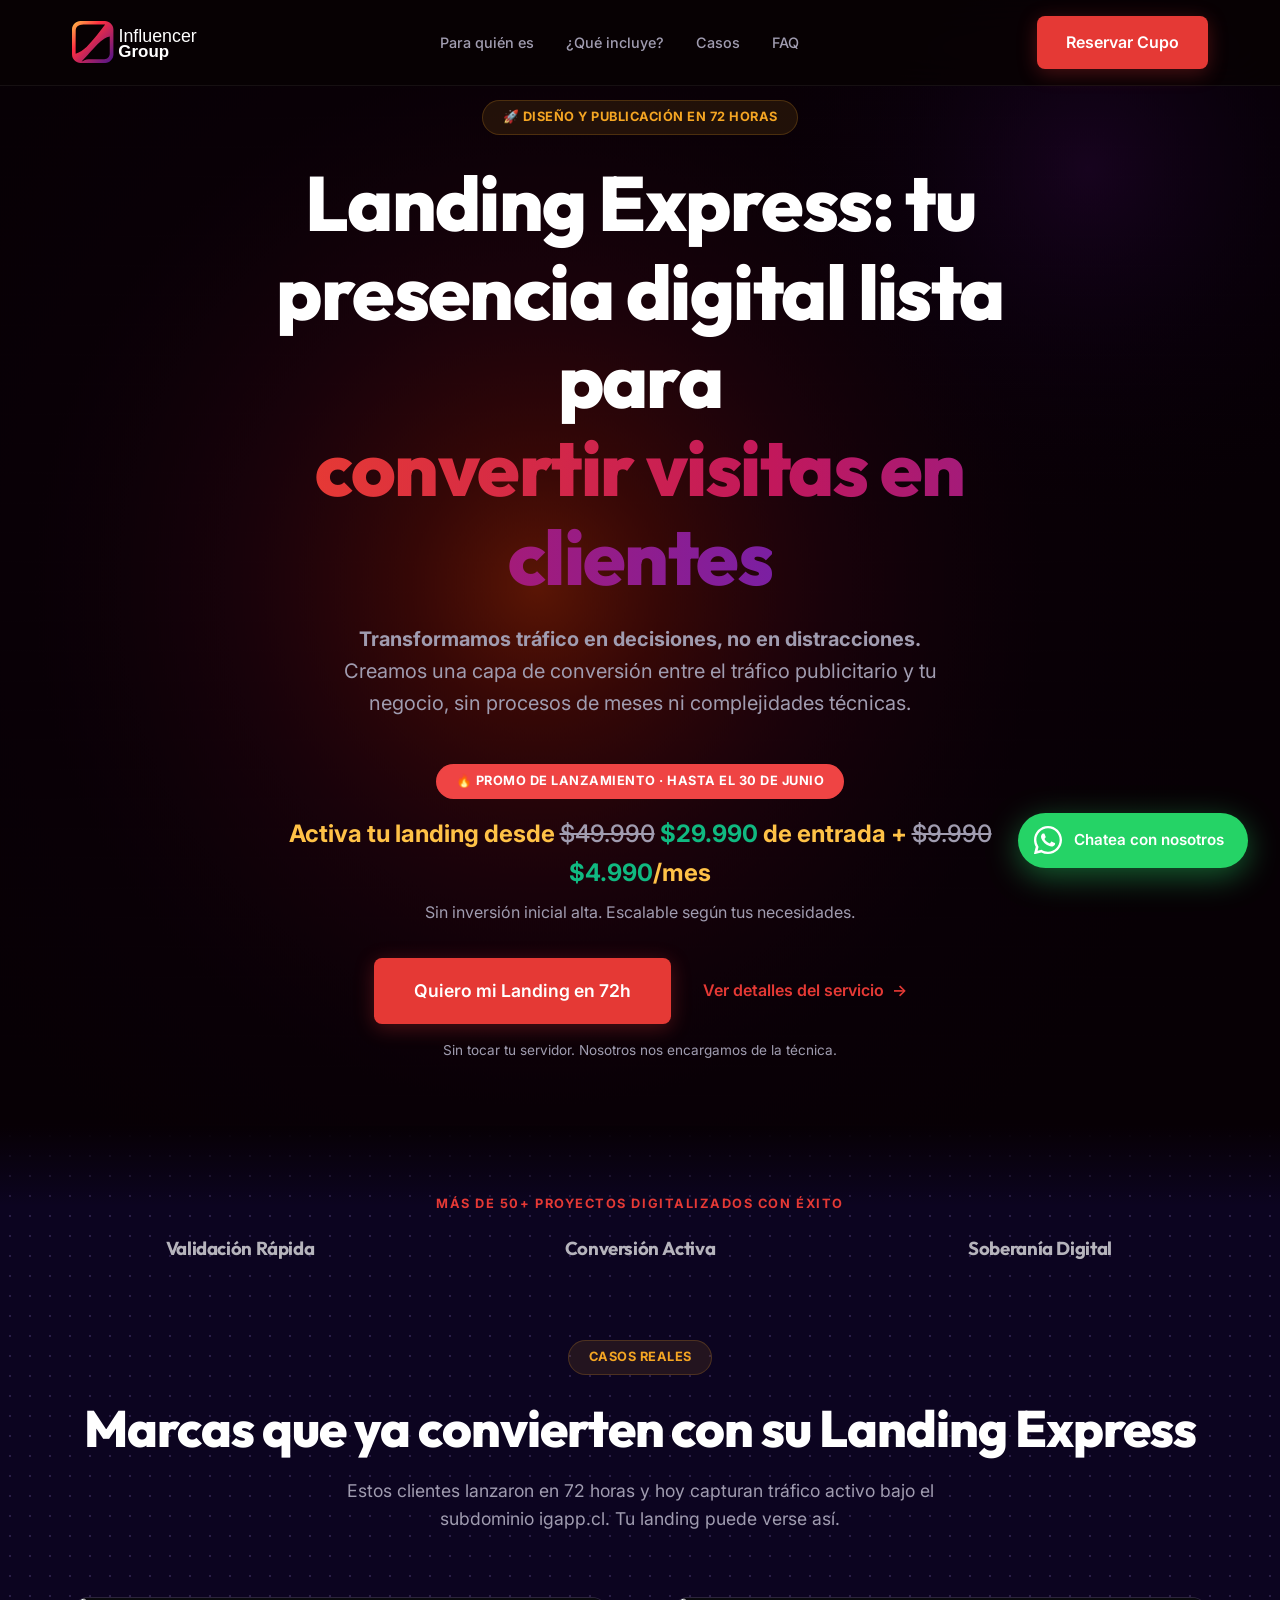
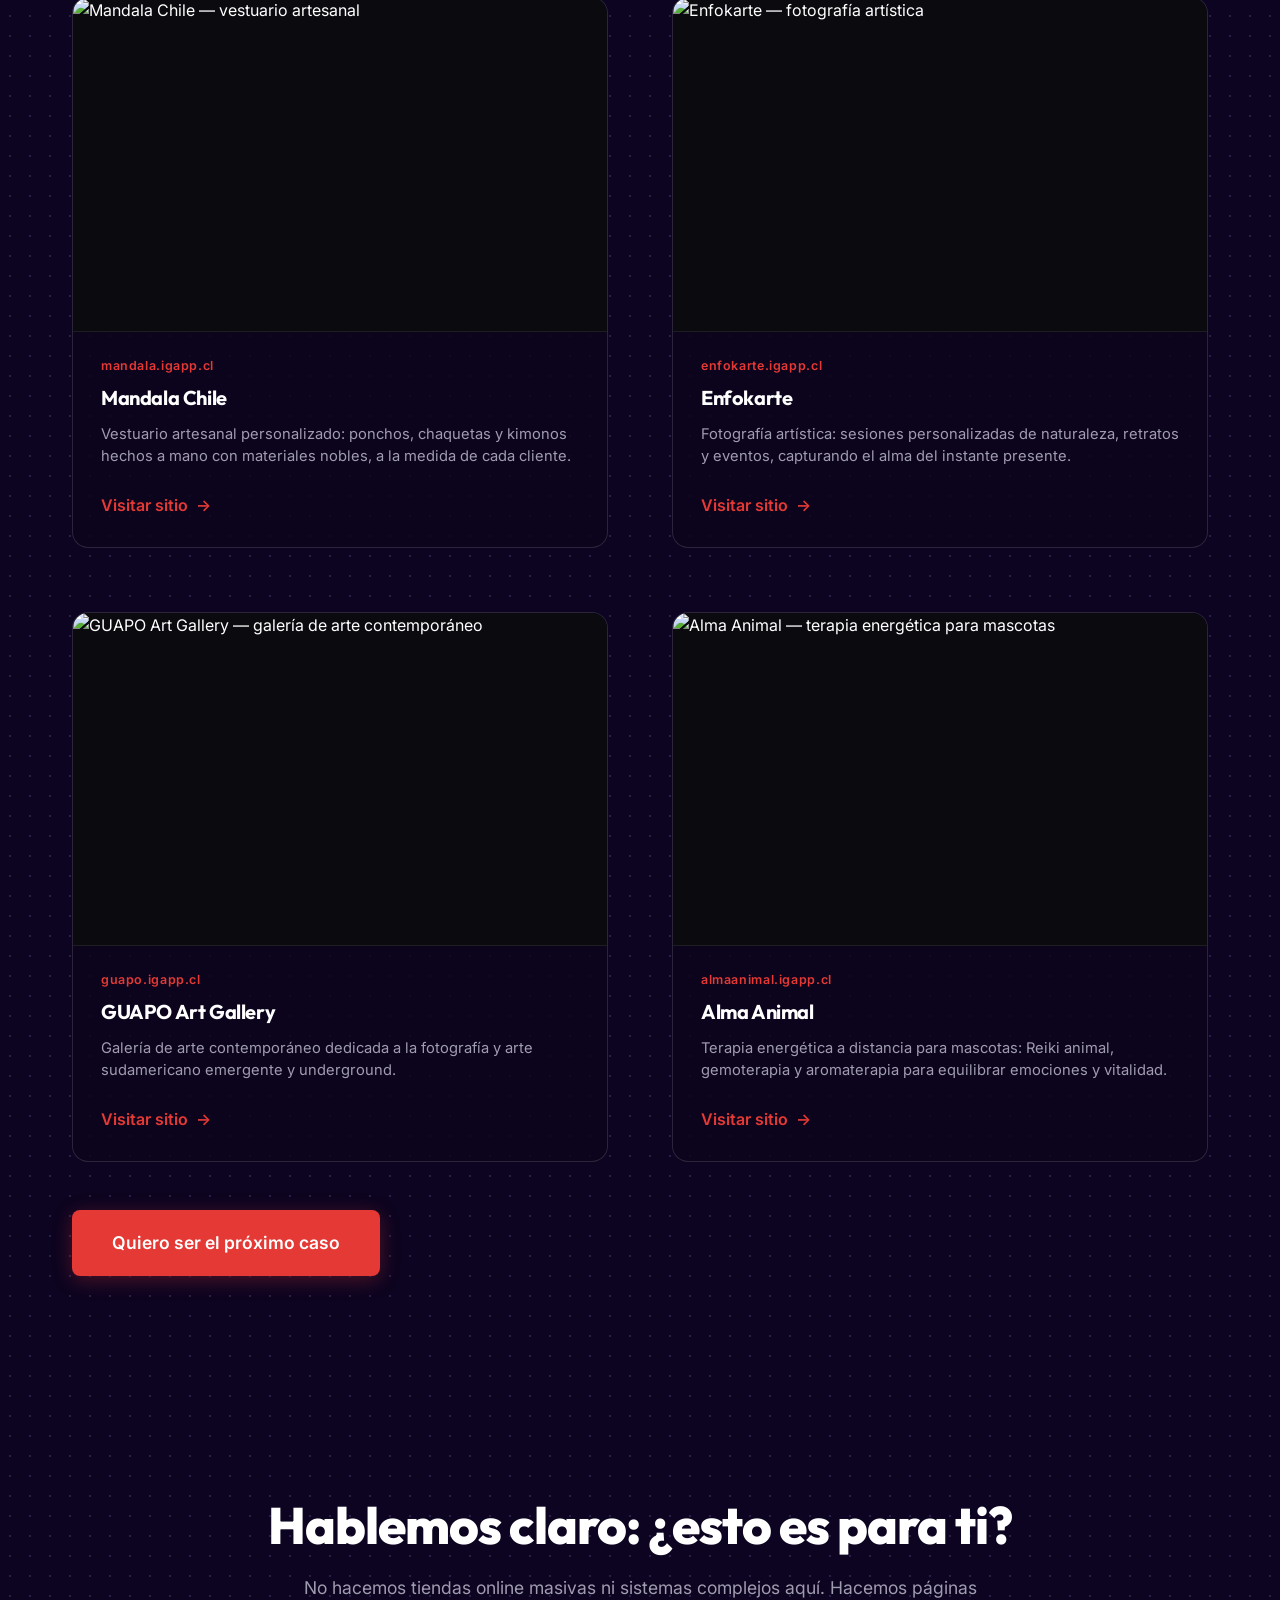
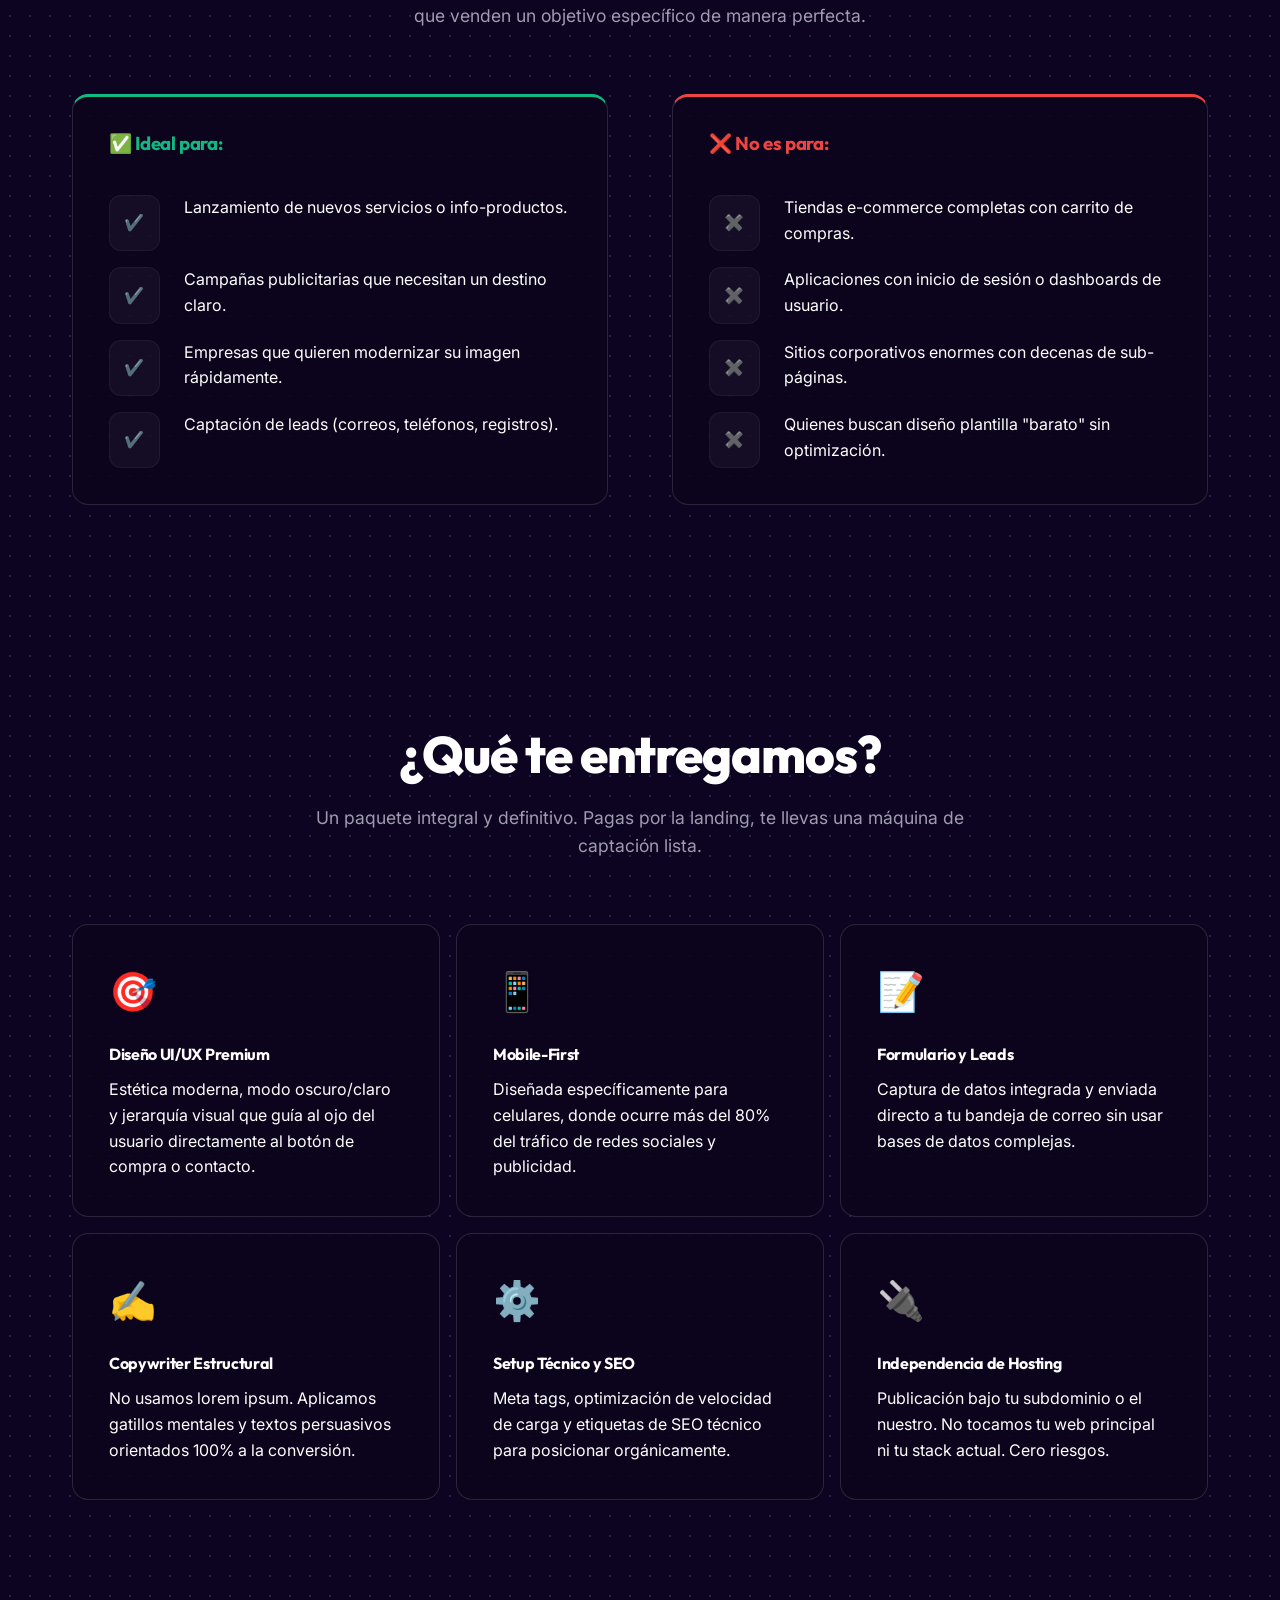
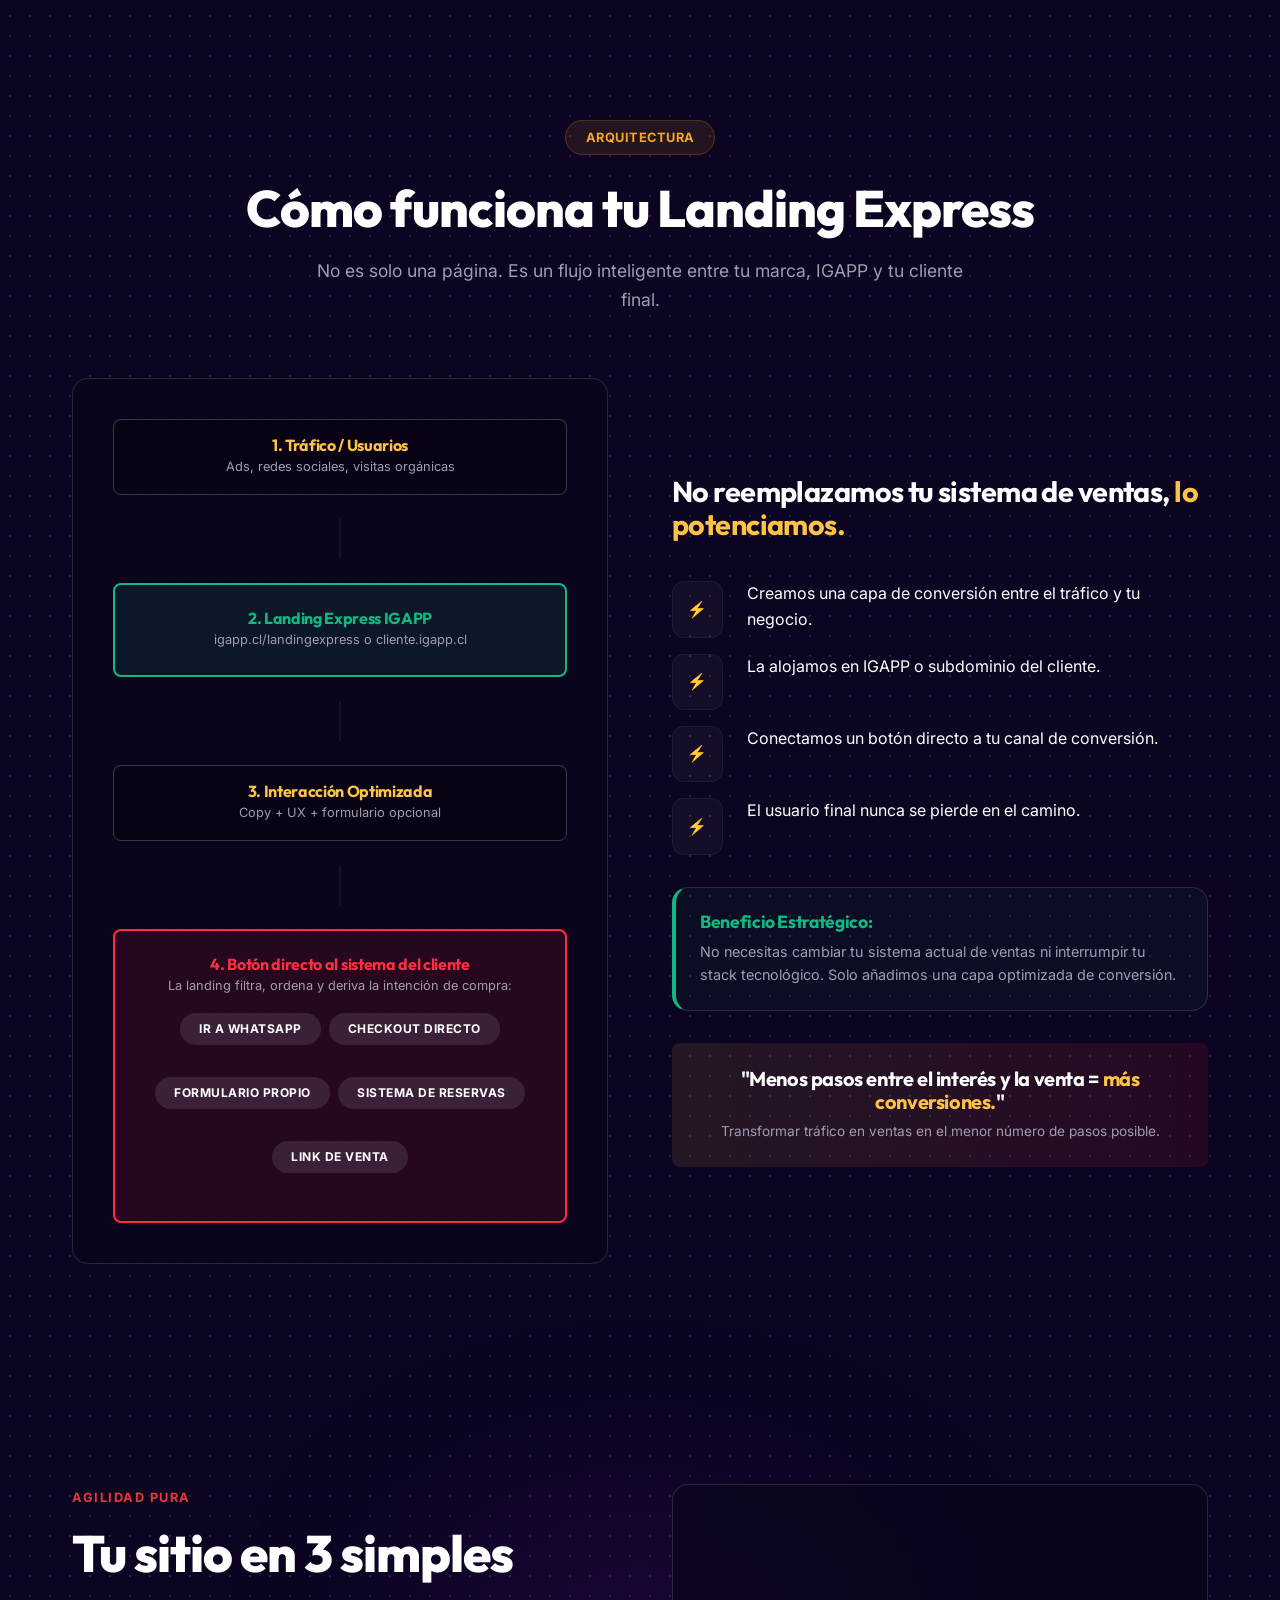
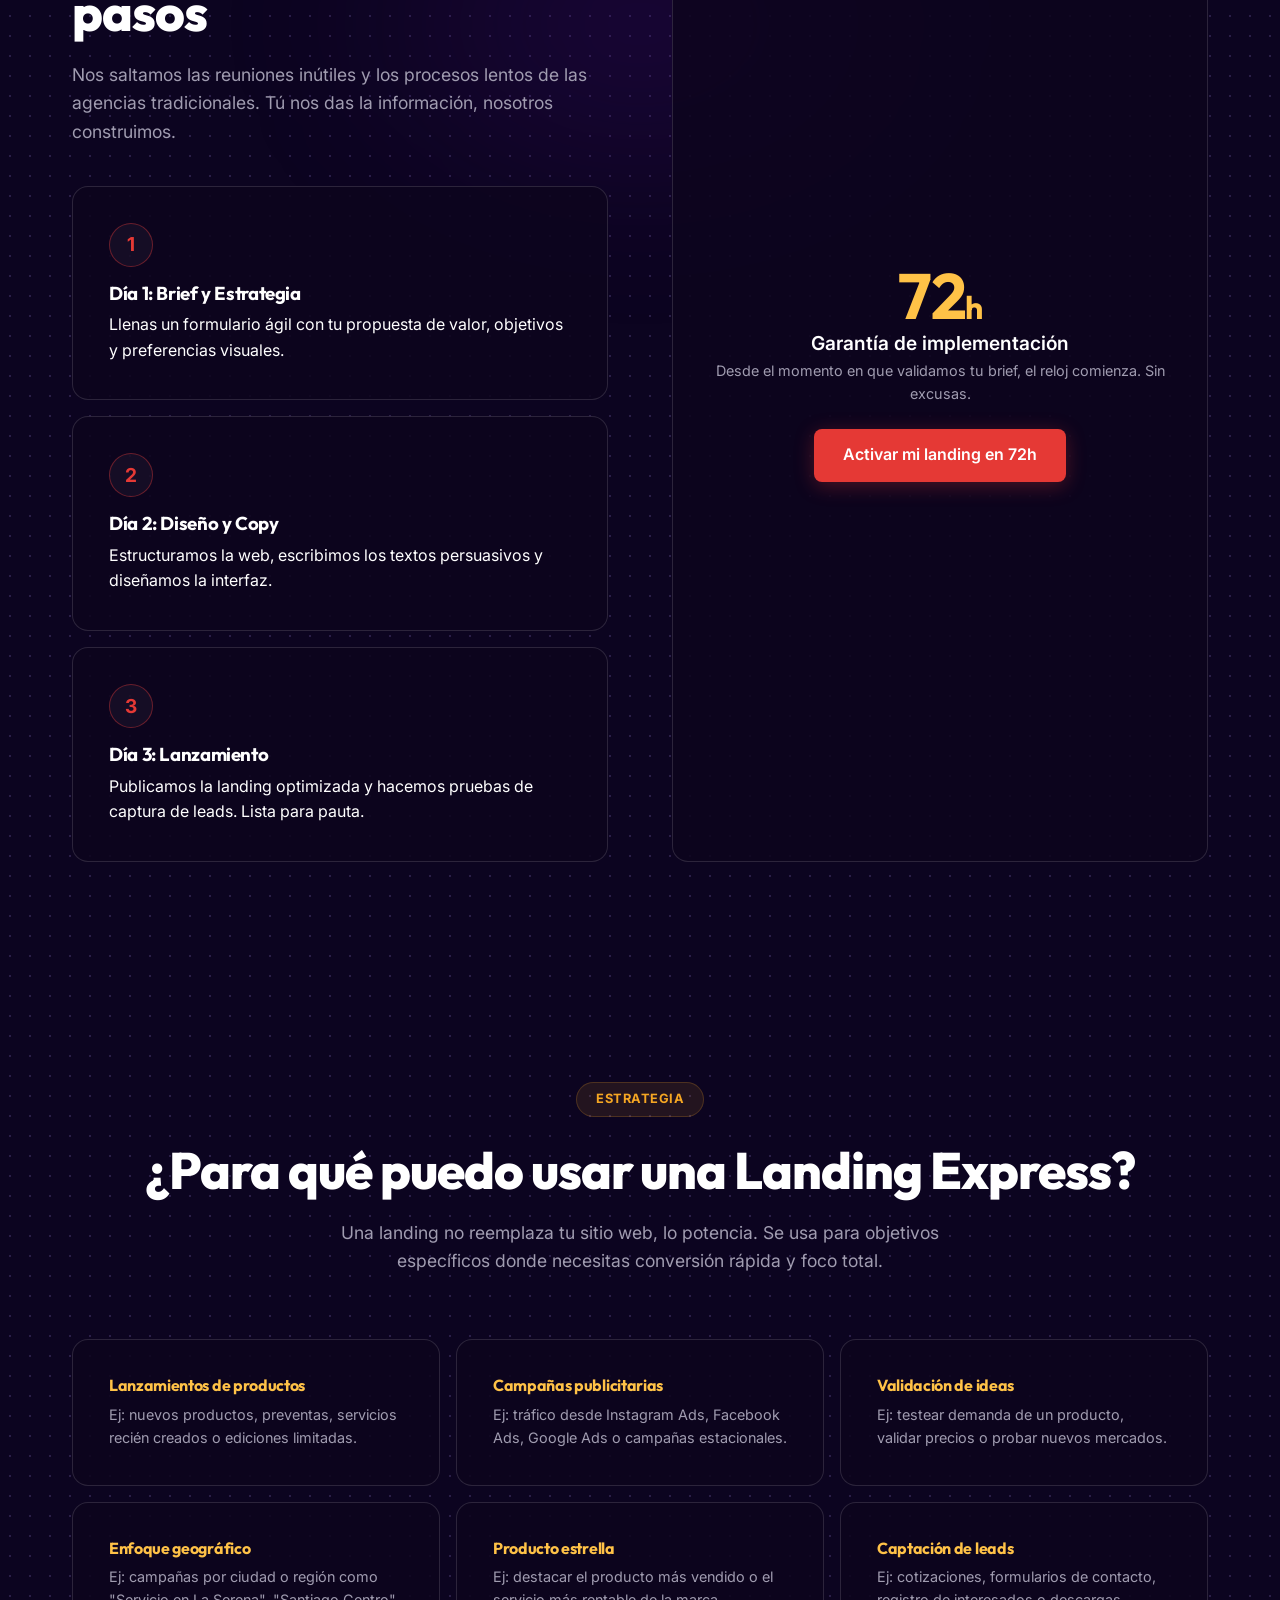
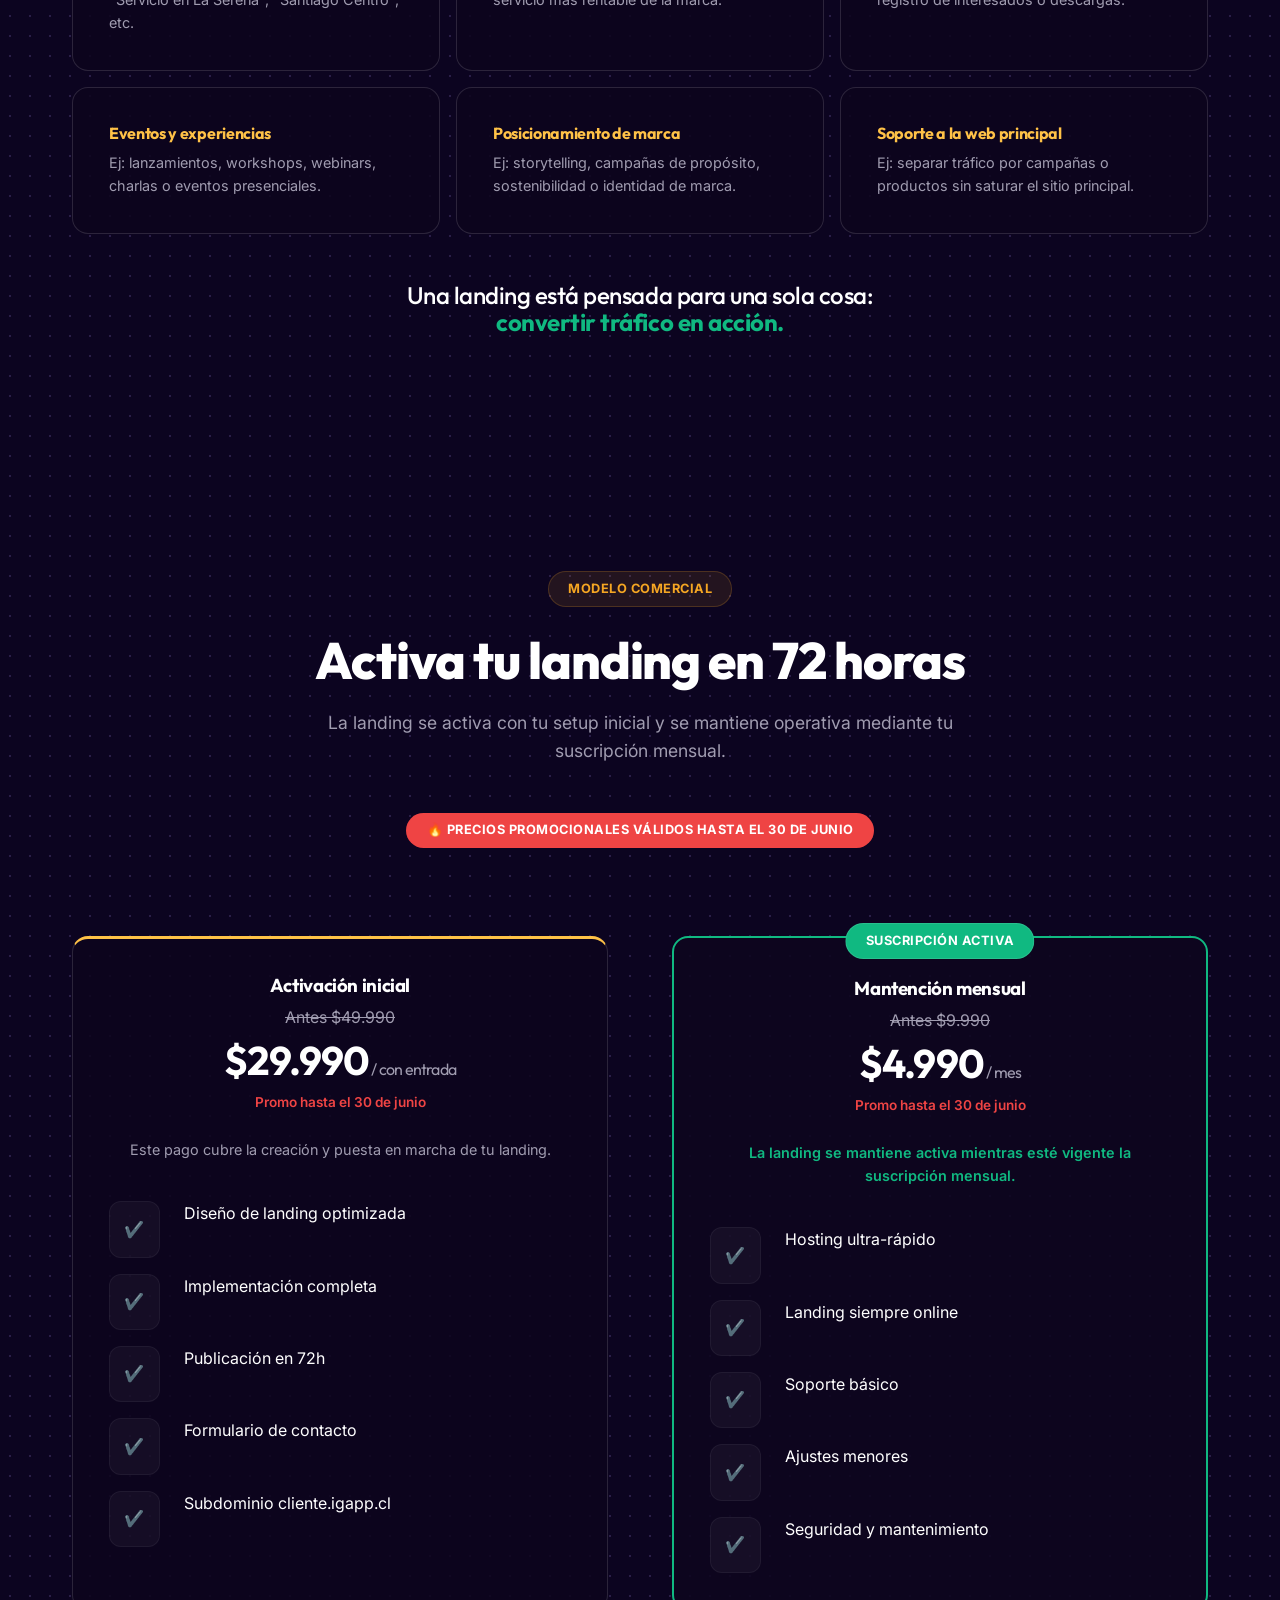
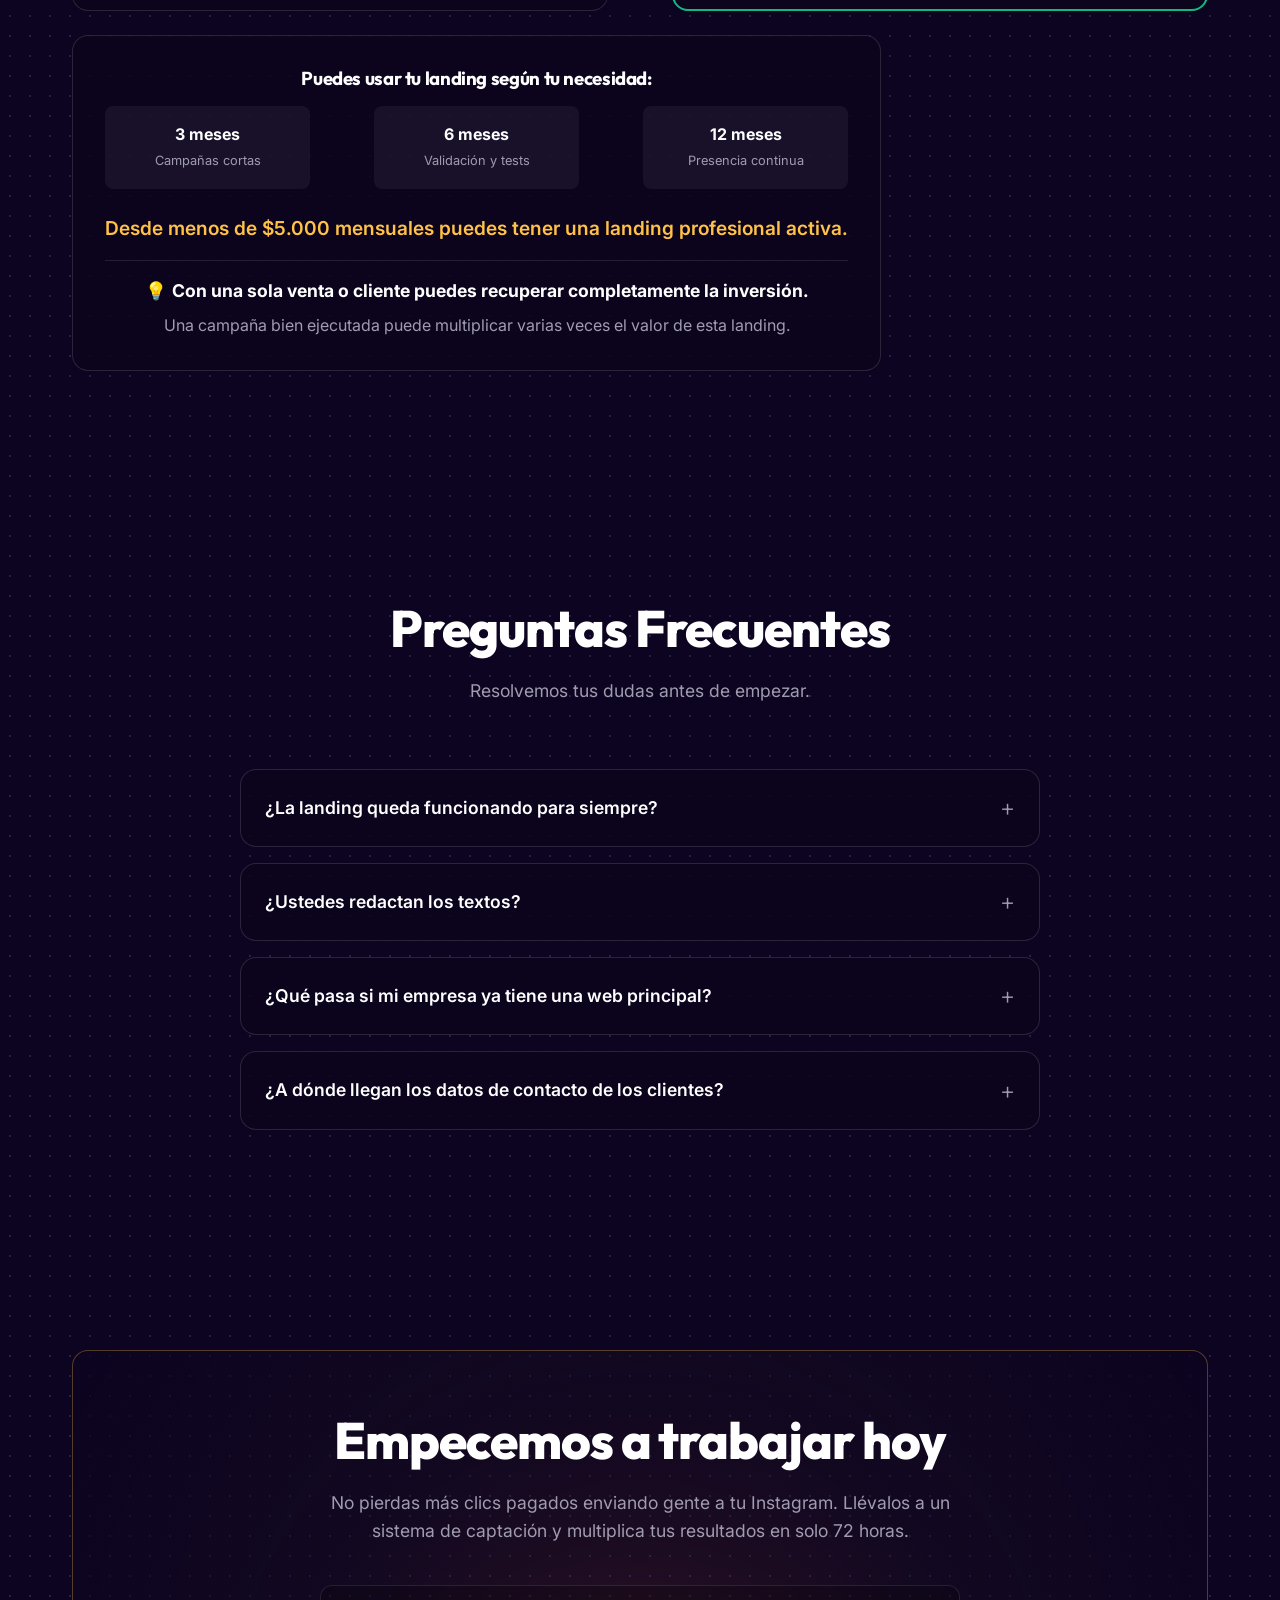
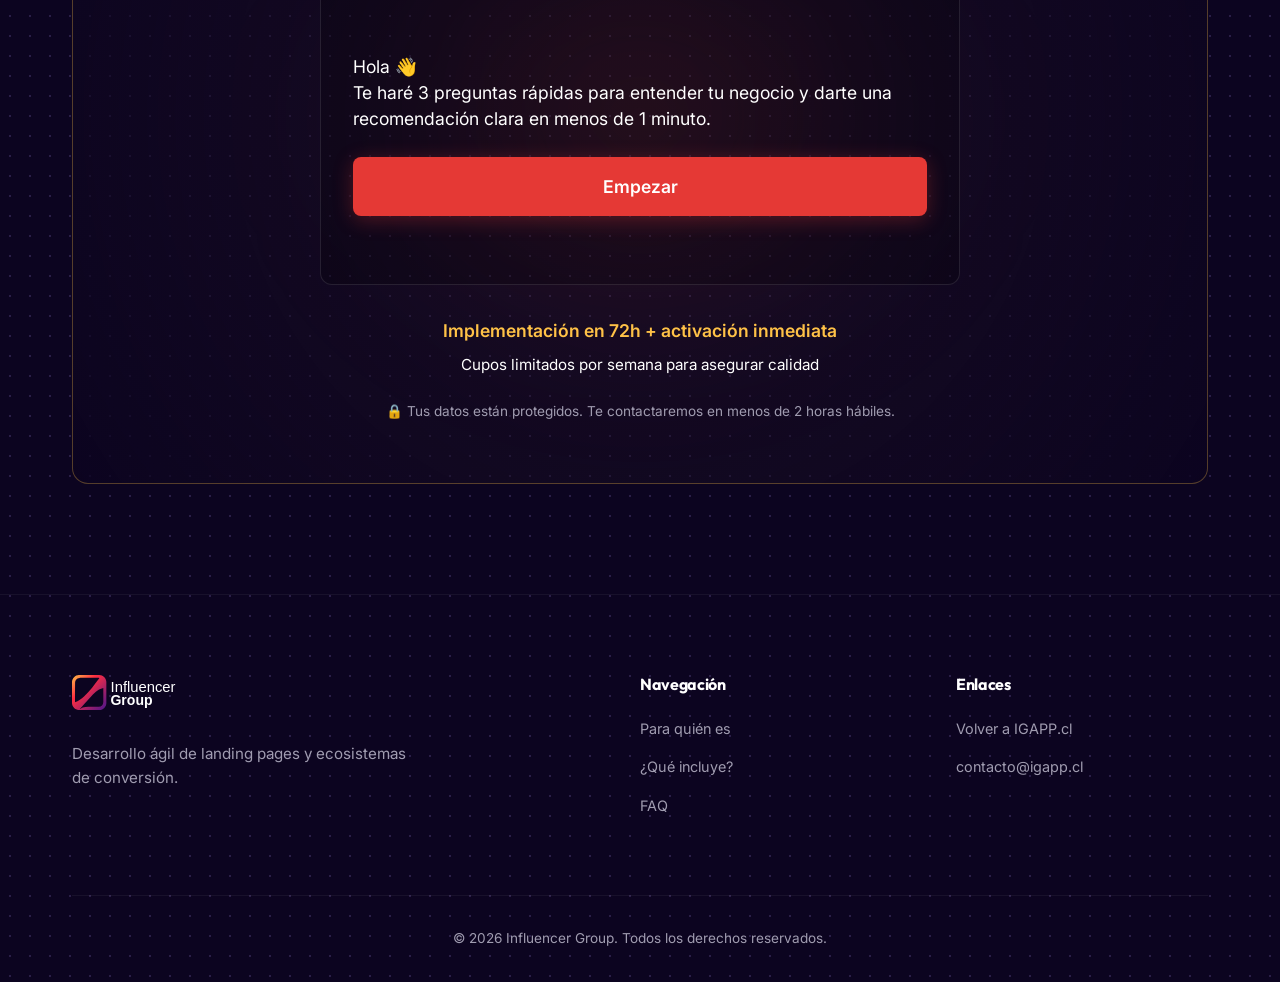
==== commit 43555744: "Refresh CTAs copy + replace dead contact form with Cal.com CTA CTA copy improvements: - Header igapp" ====
--- a/landingexpress/index.html
+++ b/landingexpress/index.html
@@ -160,7 +160,7 @@
             <a href="#contacto" class="btn btn-primary btn-large"
                data-cal-namespace="asesoria-30min"
                data-cal-link="influencergroup/asesoria-30min"
-               data-cal-config='{"layout":"month_view","theme":"auto"}'>Quiero mi caso aquí en 72h</a>
+               data-cal-config='{"layout":"month_view","theme":"auto"}'>Quiero ser el próximo caso</a>
         </div>
     </div>
 </section>
@@ -333,7 +333,7 @@
                 <a href="#contacto" class="btn btn-primary mt-4"
                    data-cal-namespace="asesoria-30min"
                    data-cal-link="influencergroup/asesoria-30min"
-                   data-cal-config='{"layout":"month_view","theme":"auto"}'>Solicitar mi Landing</a>
+                   data-cal-config='{"layout":"month_view","theme":"auto"}'>Activar mi landing en 72h</a>
             </div>
         </div>
     </div>
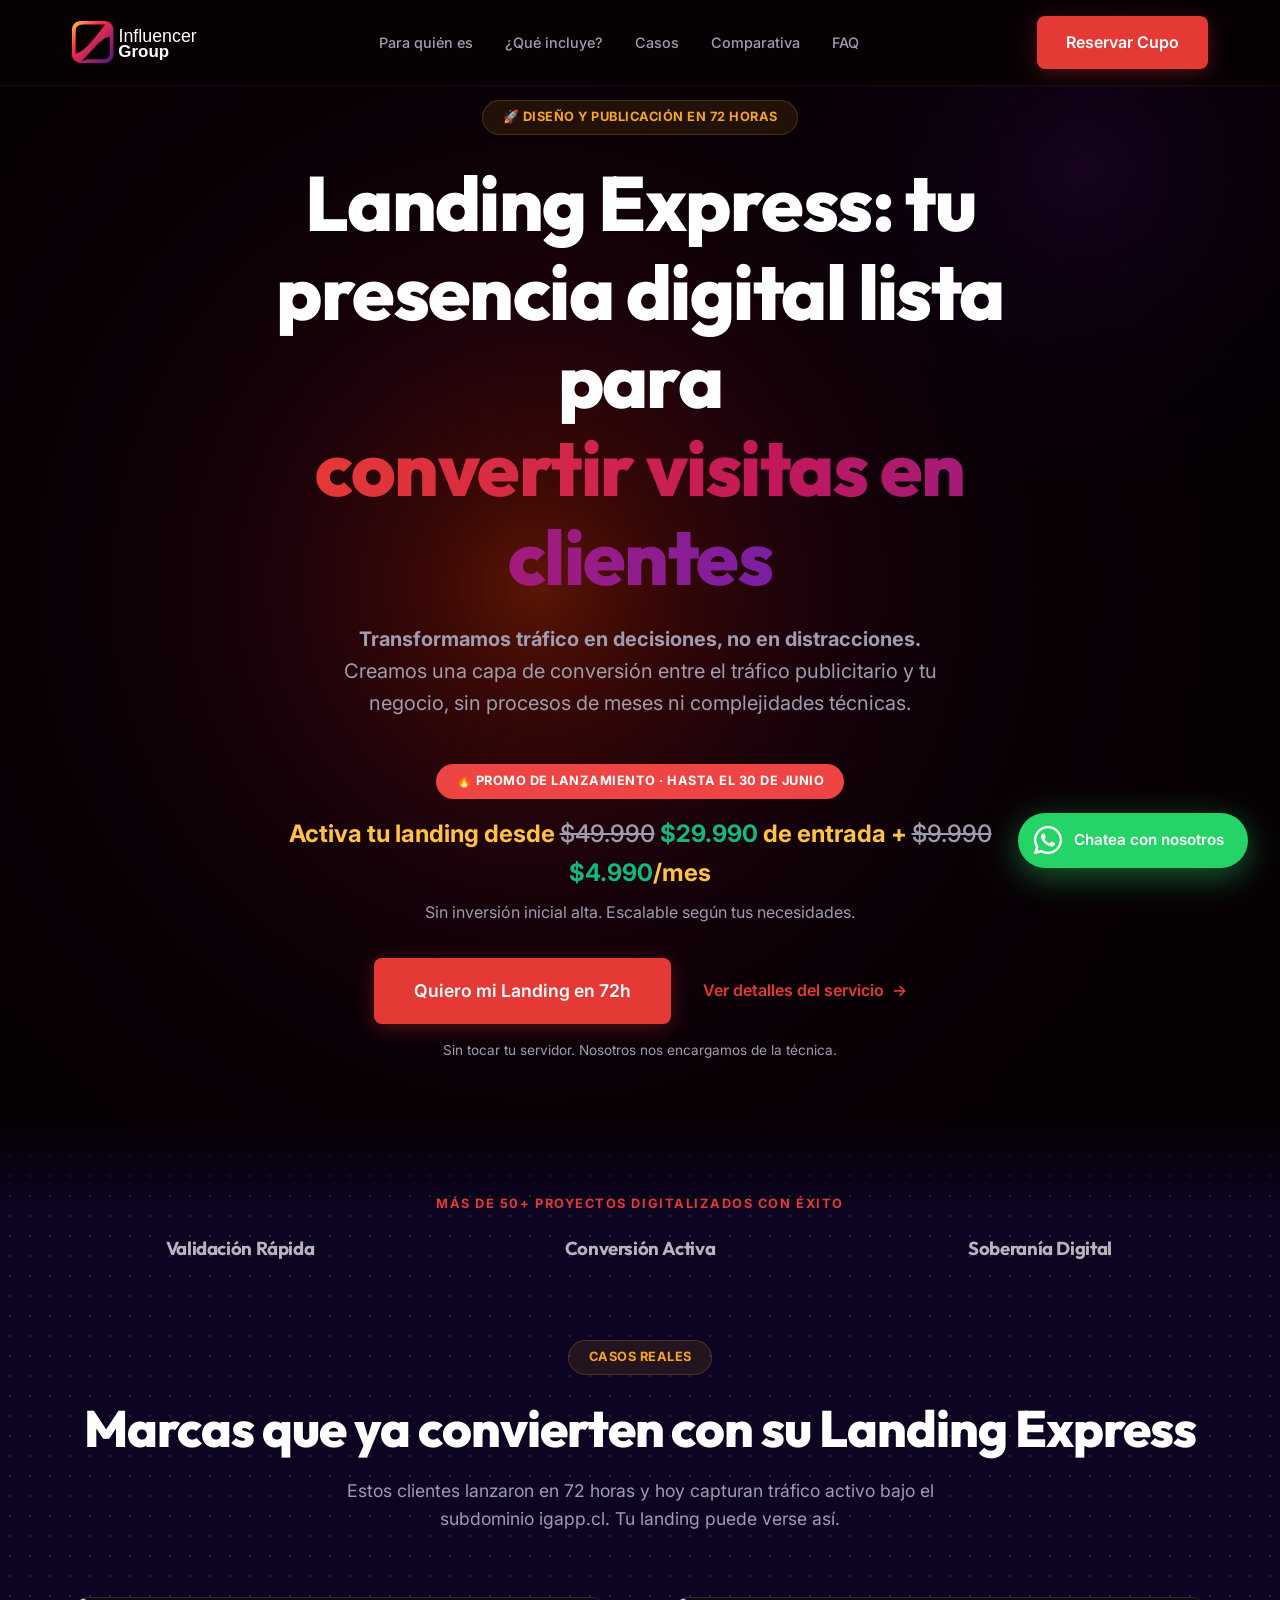
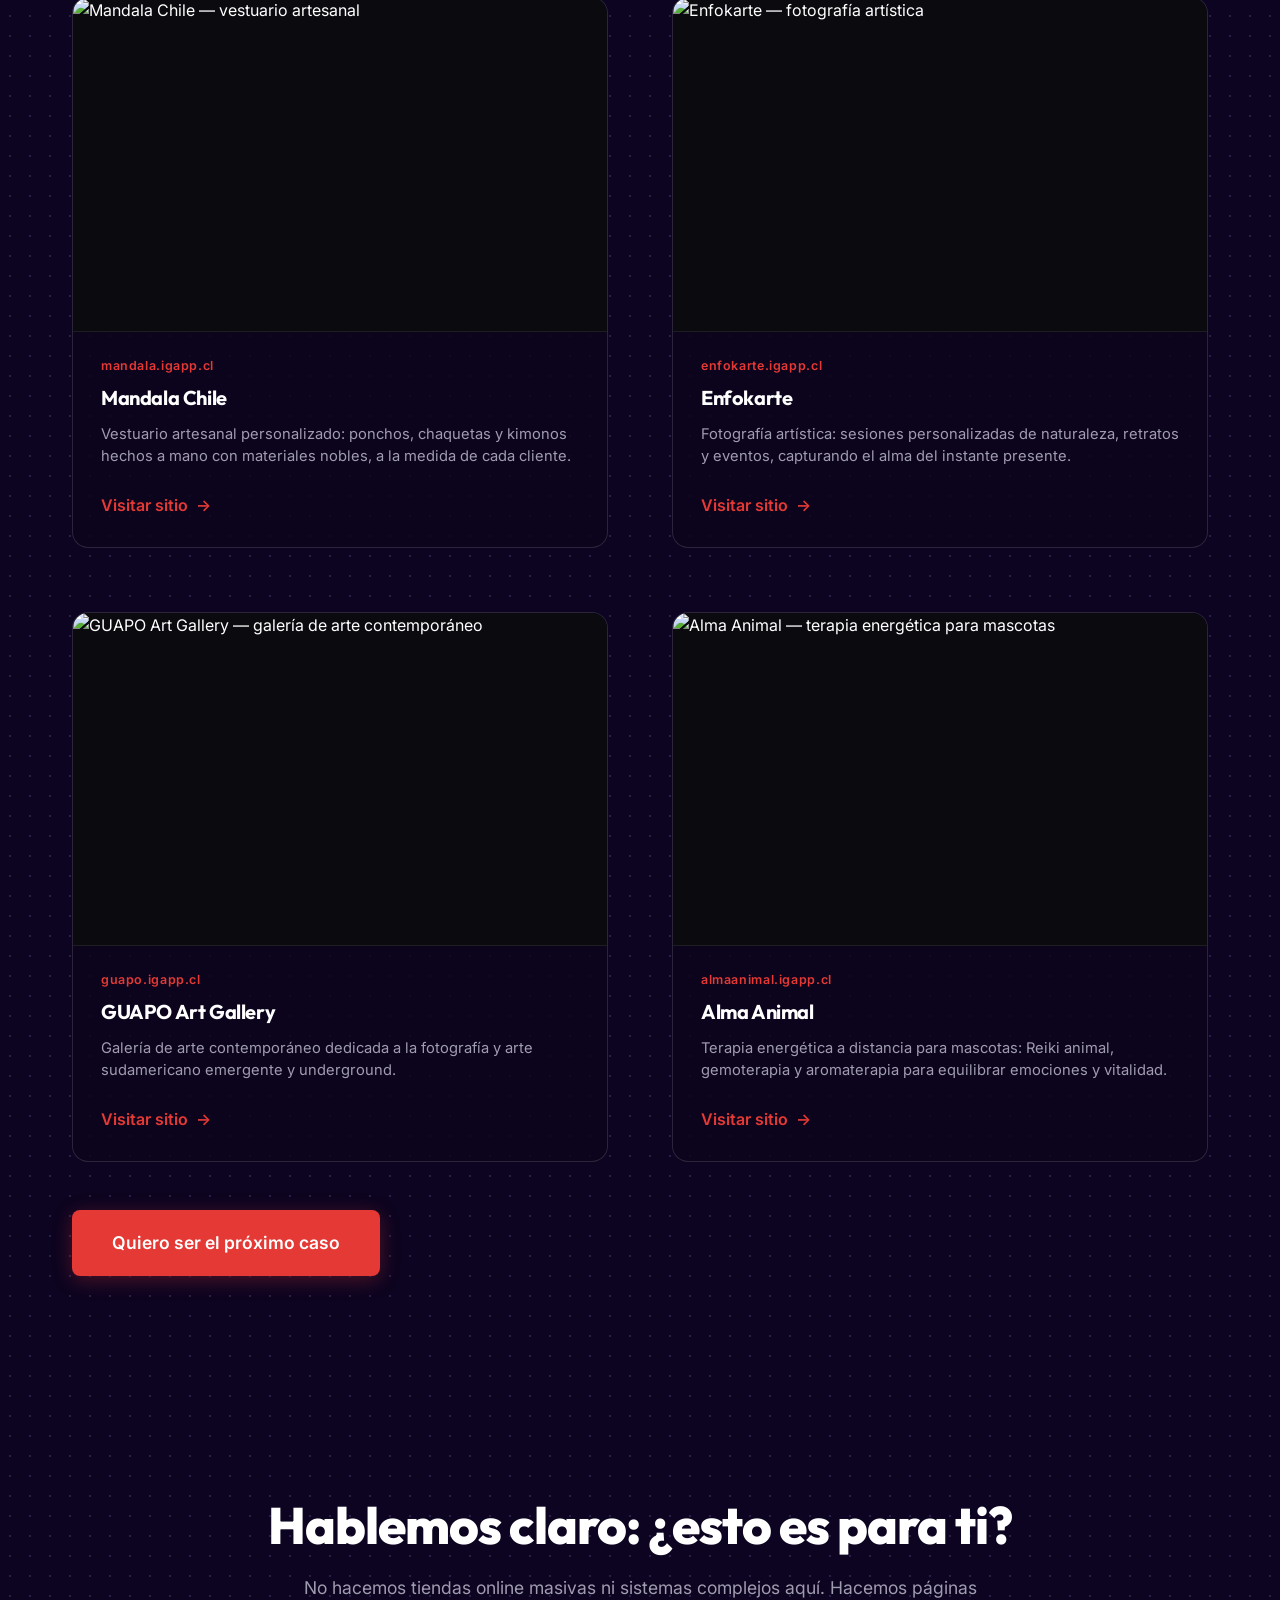
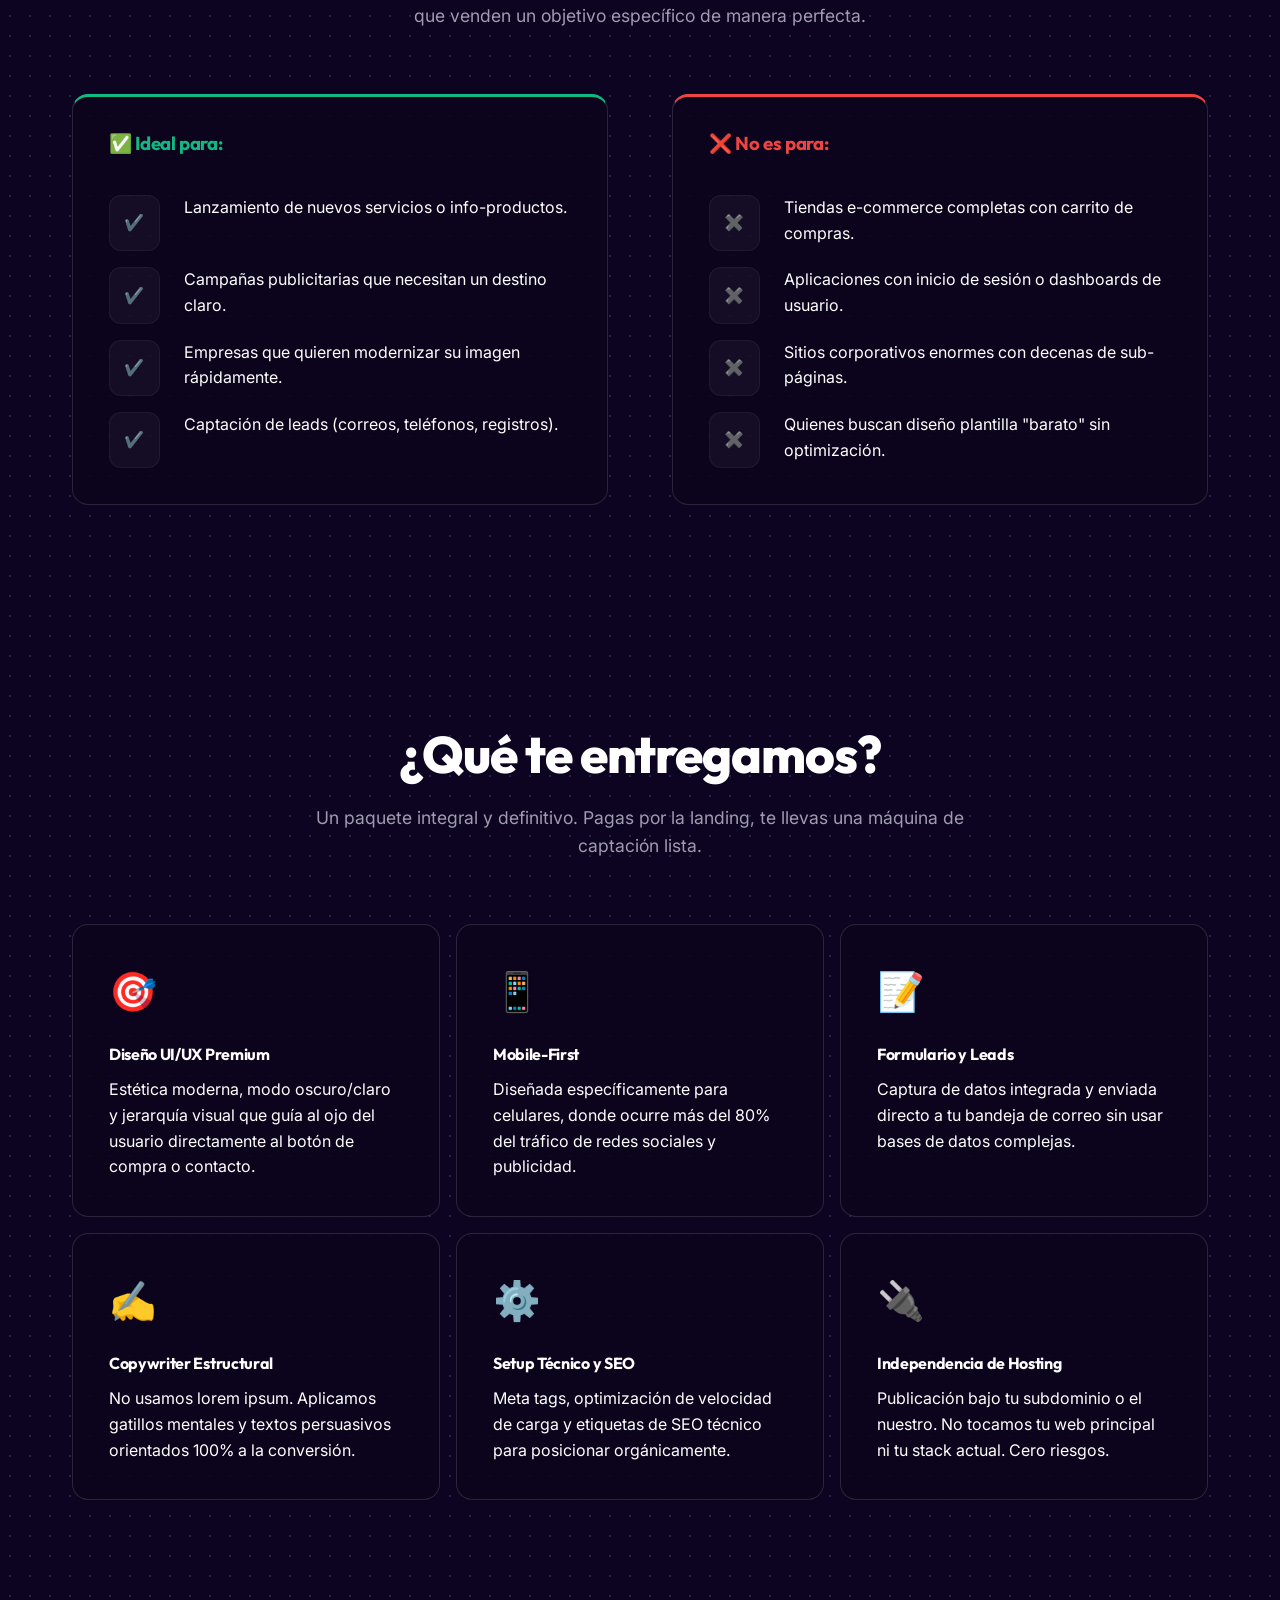
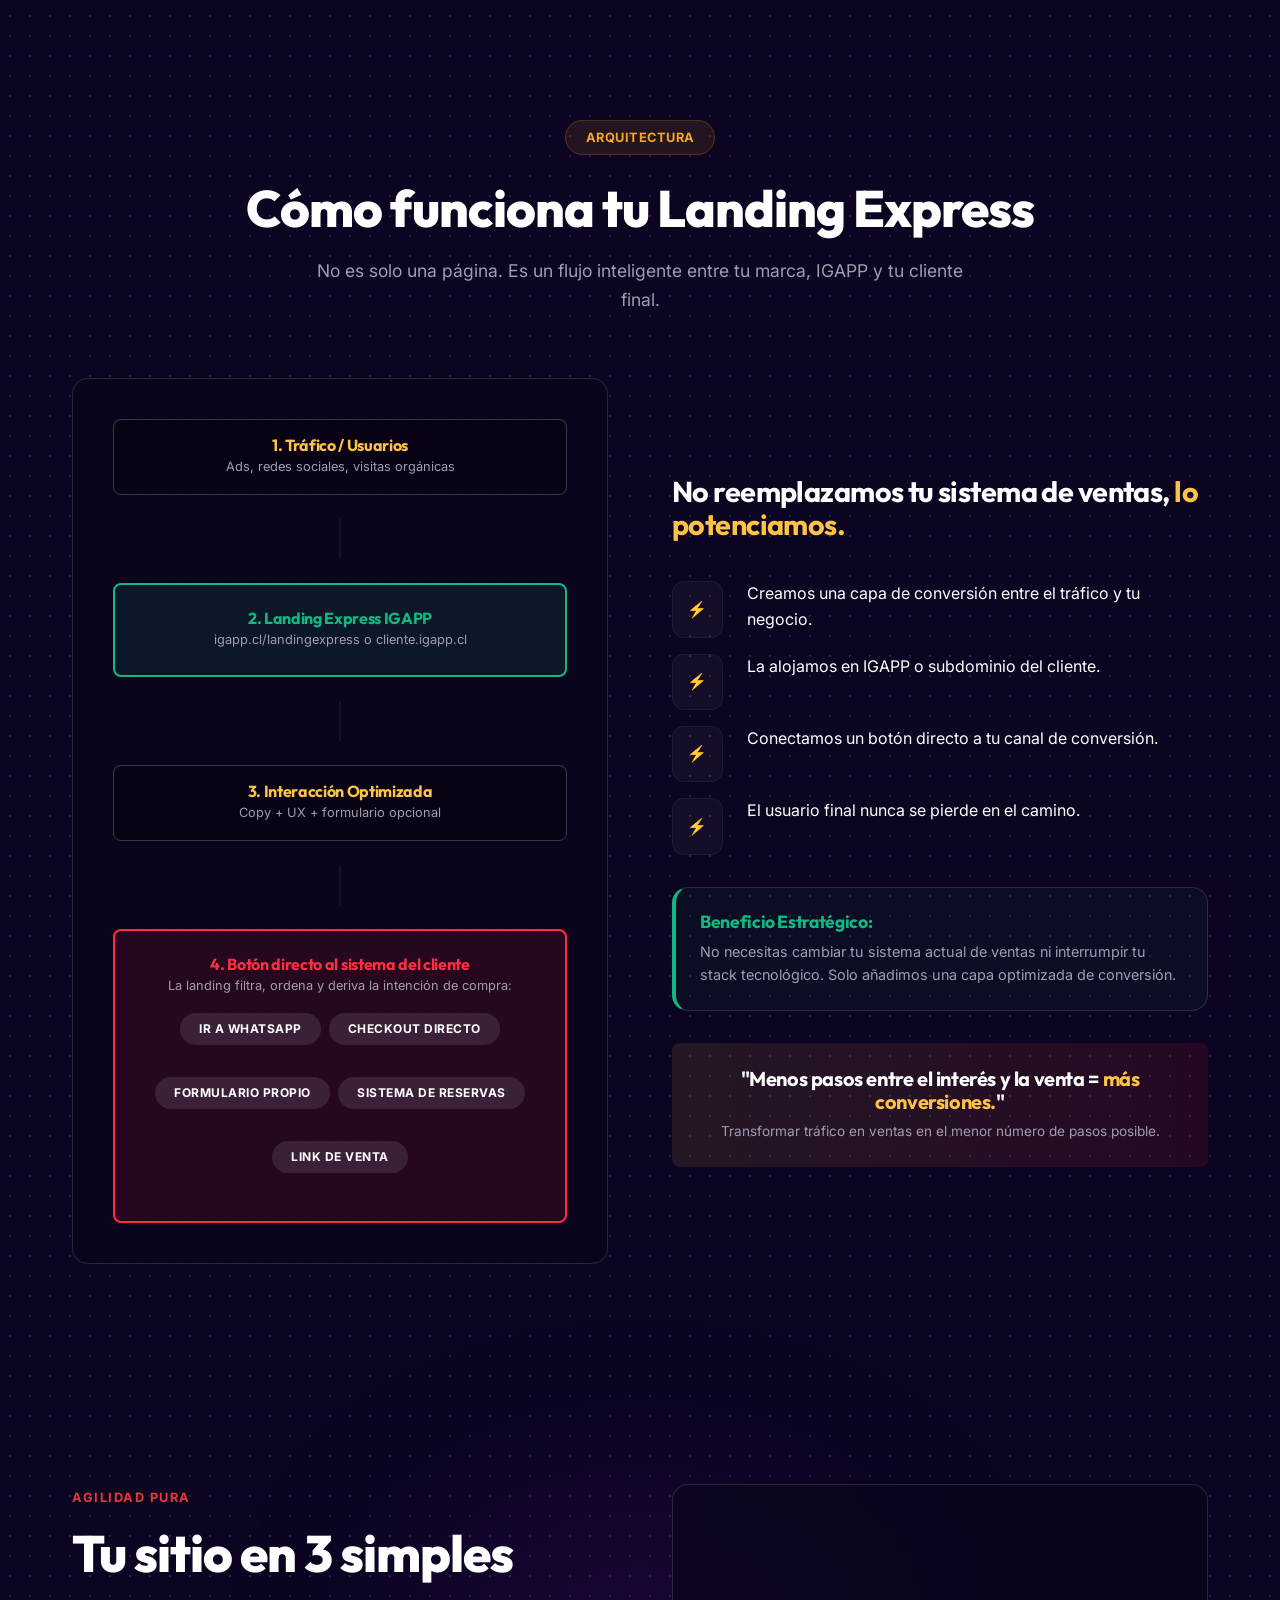
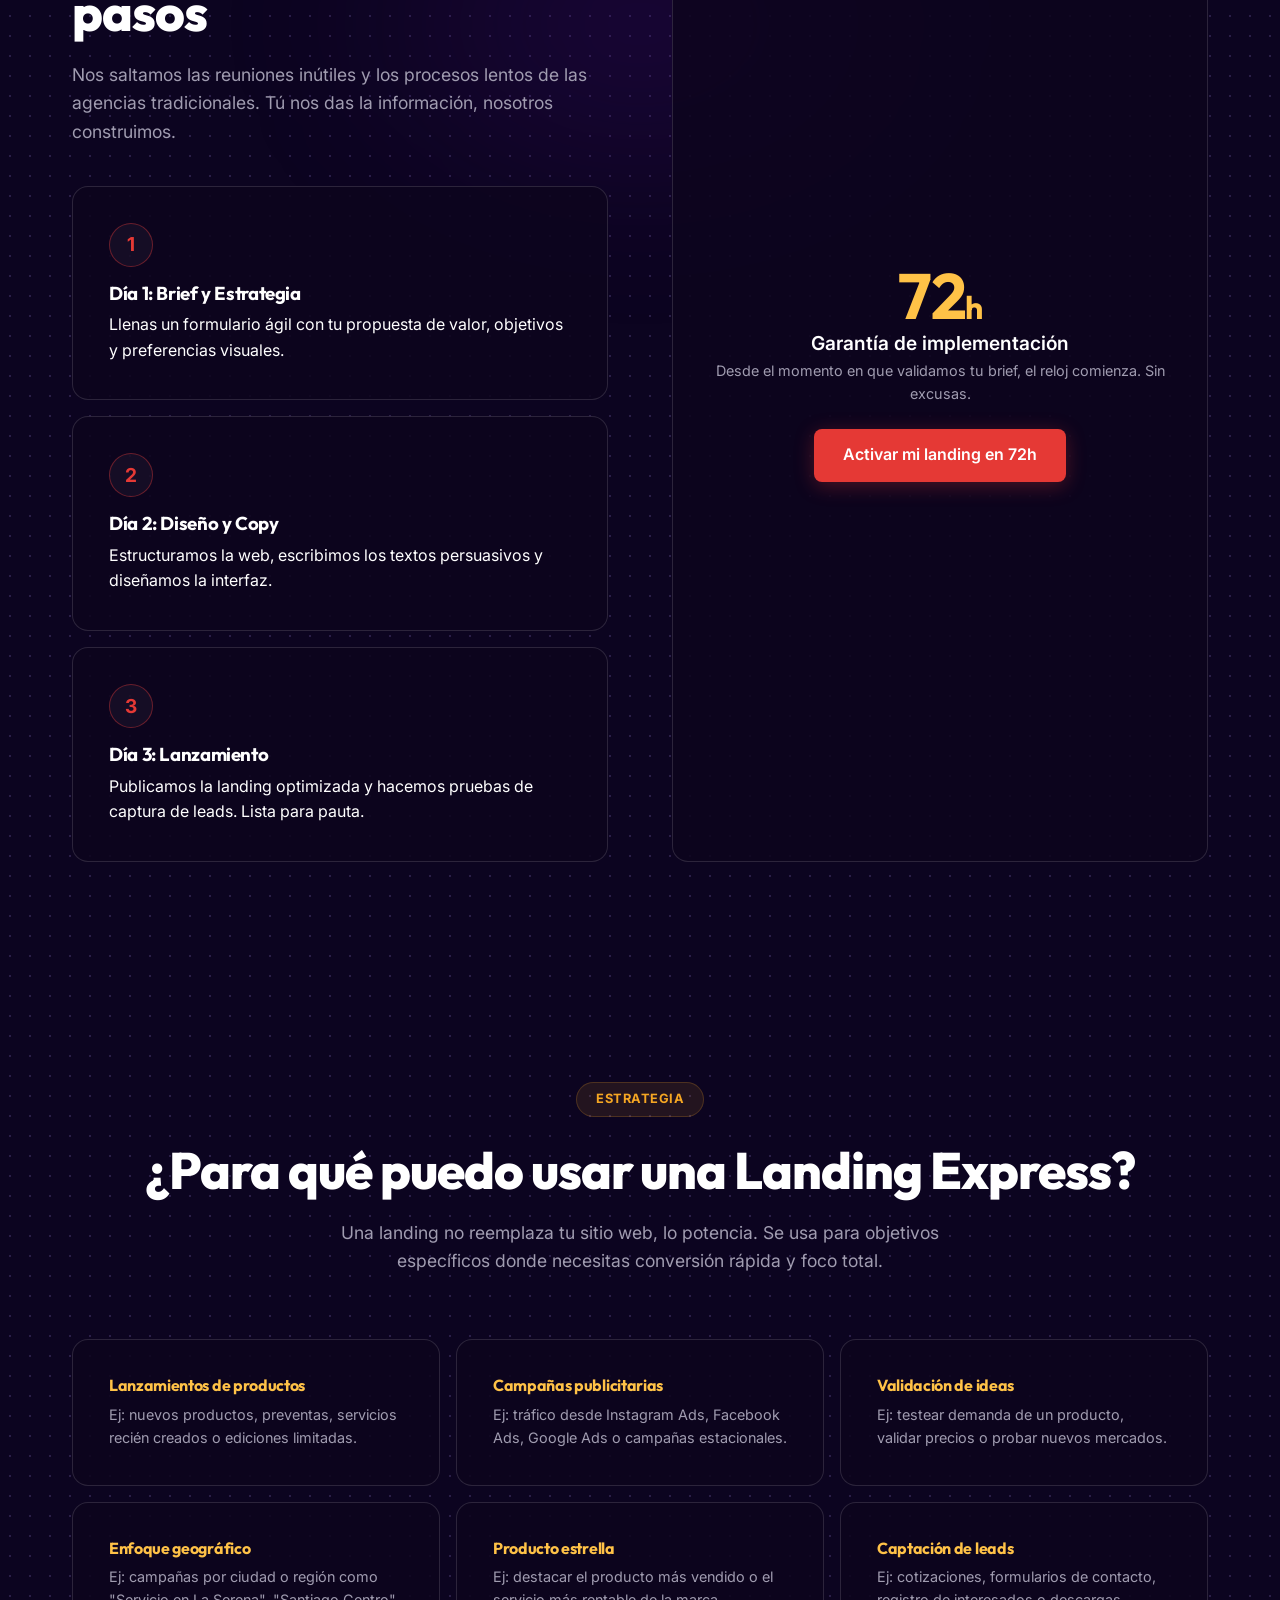
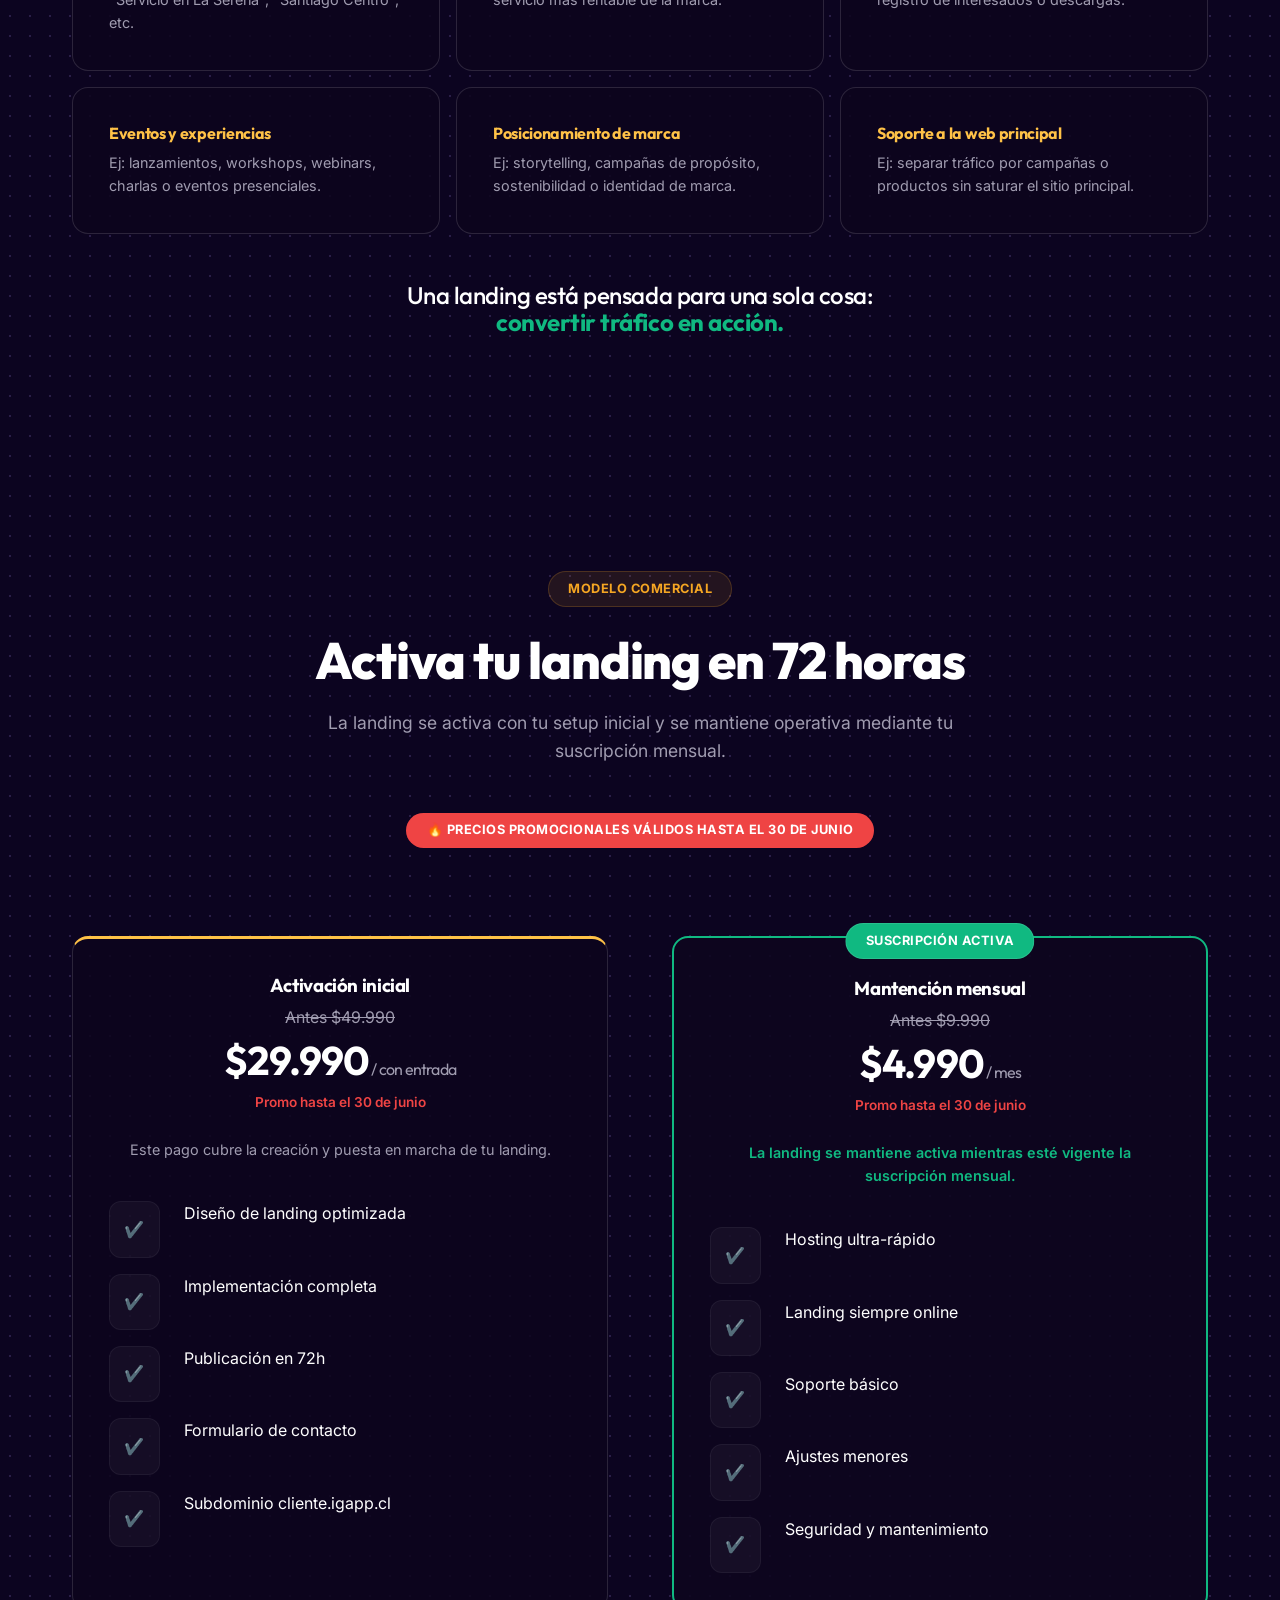
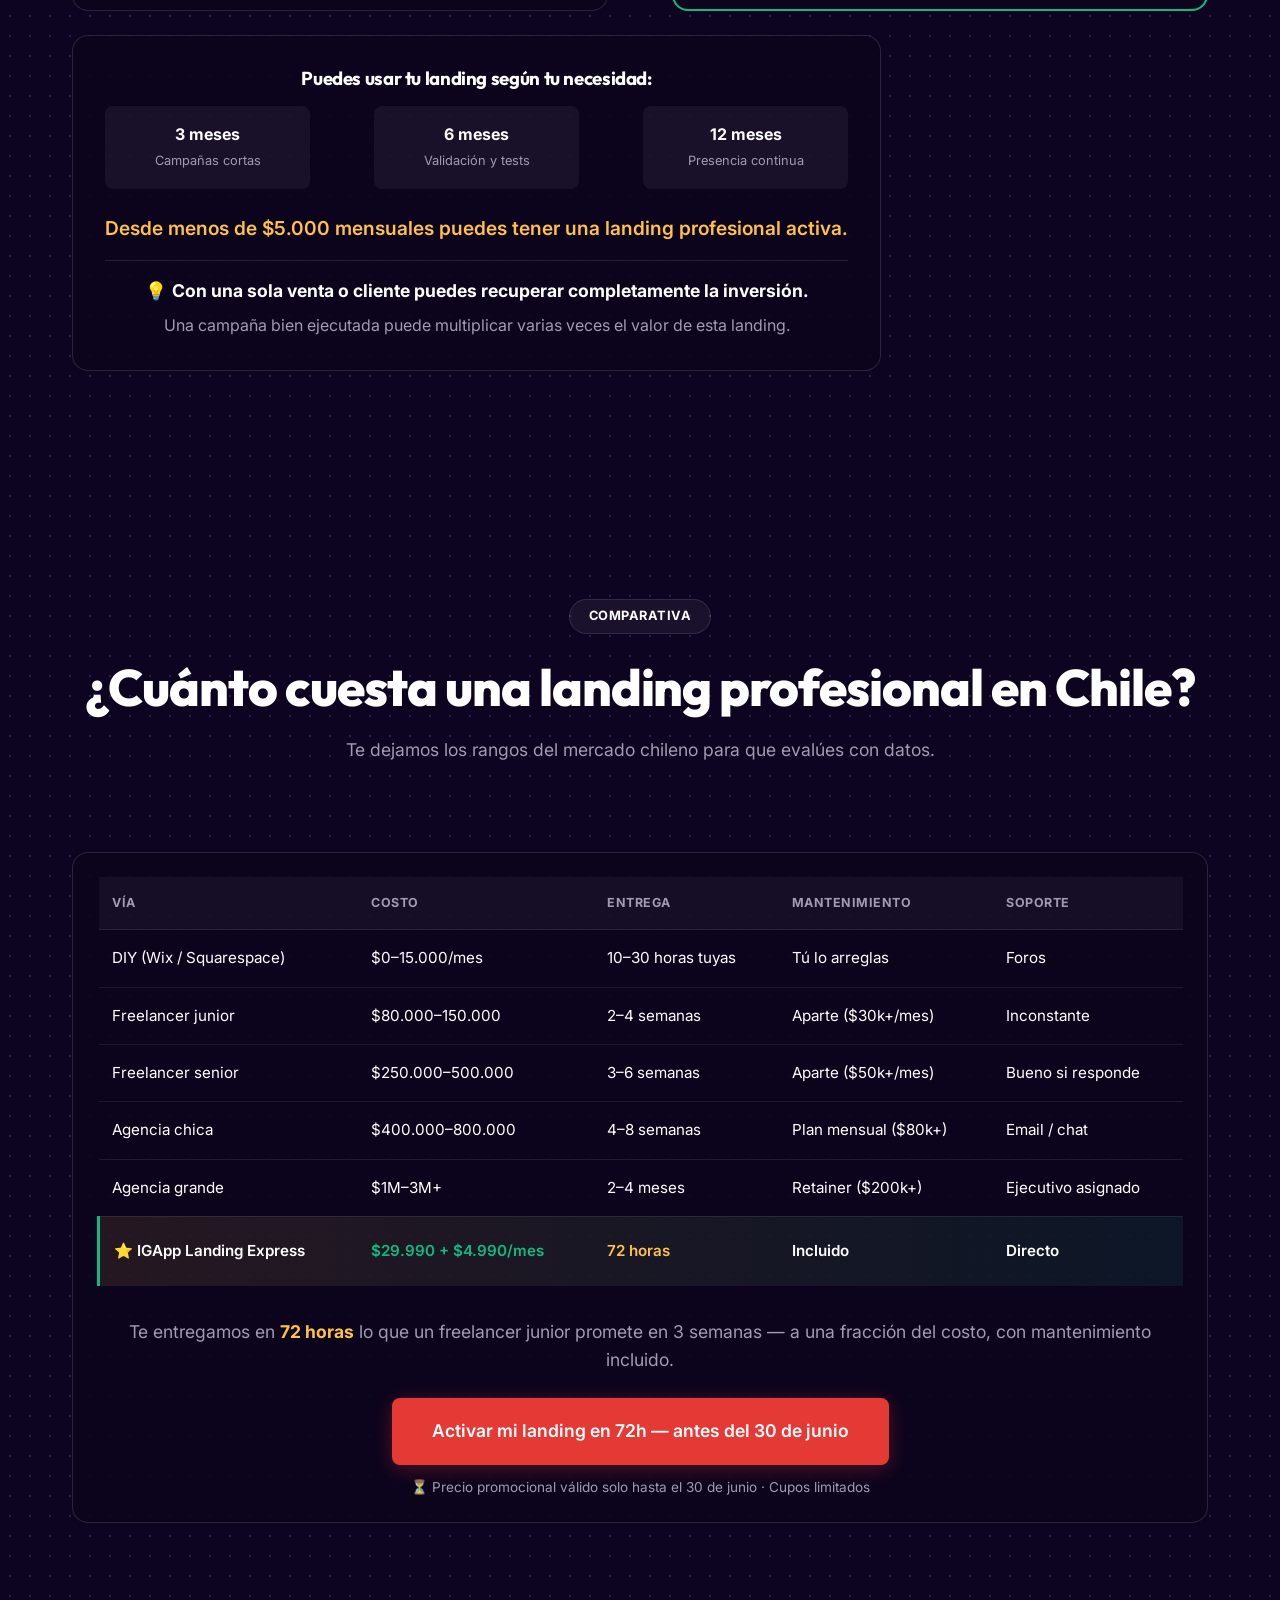
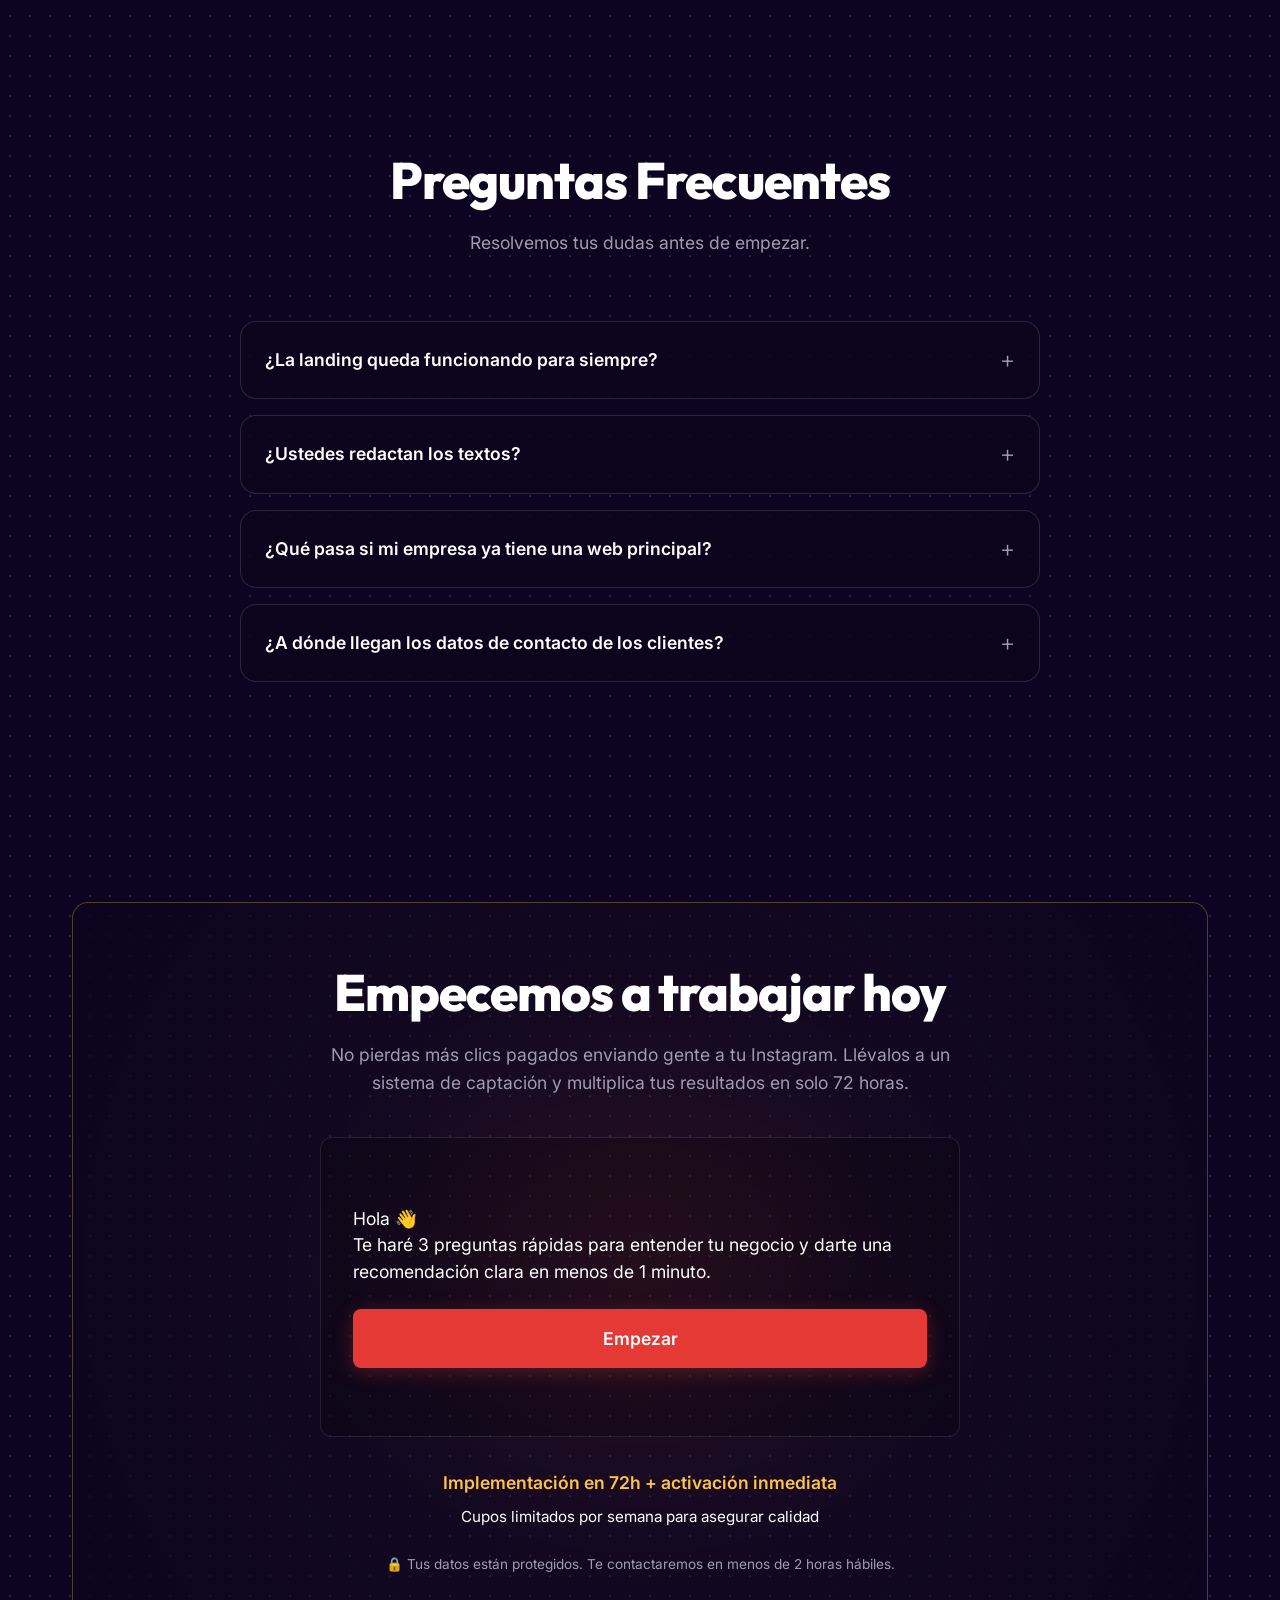
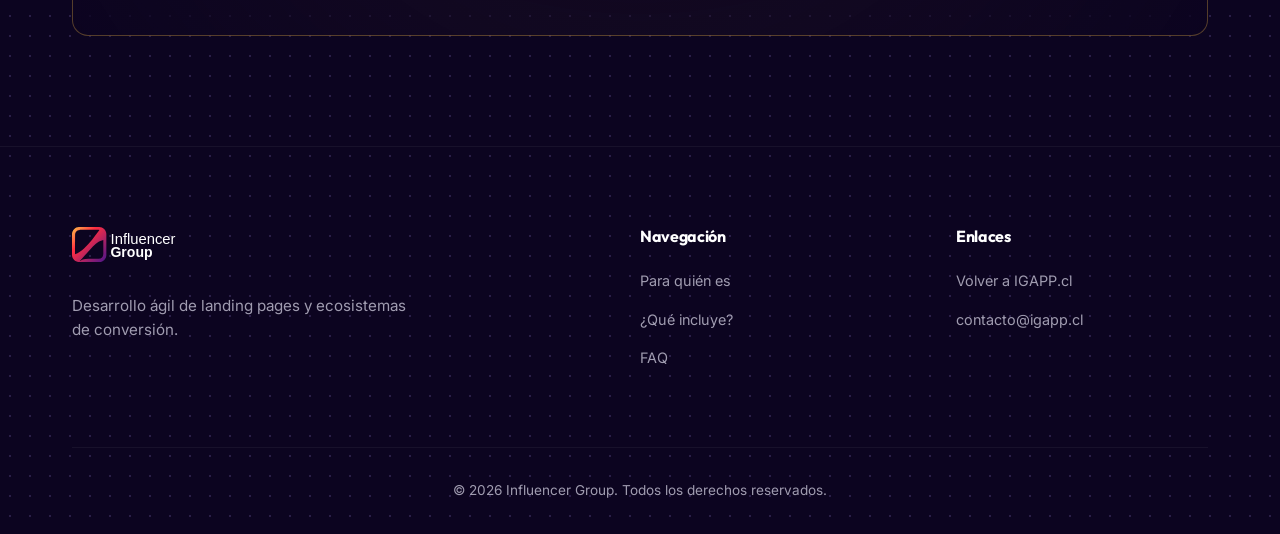
==== commit 2776b367: "Add price comparison section to landingexpress (vs Chilean market) Inserts new section "¿Cuánto cues" ====
--- a/landingexpress/index.html
+++ b/landingexpress/index.html
@@ -38,6 +38,7 @@
                 <li><a href="#para-quien">Para quién es</a></li>
                 <li><a href="#que-incluye">¿Qué incluye?</a></li>
                 <li><a href="#casos">Casos</a></li>
+                <li><a href="#comparativa">Comparativa</a></li>
                 <li><a href="#faq">FAQ</a></li>
             </ul>
         </nav>
@@ -452,6 +453,169 @@
     </div>
 </section>
 
+<!-- COMPARATIVA DE PRECIOS -->
+<style>
+.comparativa-table {
+    width: 100%;
+    border-collapse: collapse;
+    color: var(--text);
+}
+.comparativa-table th,
+.comparativa-table td {
+    padding: 1rem 0.85rem;
+    text-align: left;
+    border-bottom: 1px solid rgba(255,255,255,0.08);
+    font-size: 0.95rem;
+    vertical-align: middle;
+}
+.comparativa-table th {
+    background: rgba(255,255,255,0.04);
+    font-weight: 700;
+    text-transform: uppercase;
+    font-size: 0.78rem;
+    letter-spacing: 0.5px;
+    color: var(--text-muted);
+}
+.comparativa-table tr.highlight {
+    background: linear-gradient(90deg, rgba(255,194,71,0.10), rgba(16,185,129,0.10));
+}
+.comparativa-table tr.highlight td {
+    border-bottom: none;
+    padding: 1.4rem 0.85rem;
+    font-weight: 600;
+}
+.comparativa-table tr.highlight td:first-child {
+    border-left: 3px solid #10b981;
+}
+.comparativa-table tr:last-child td { border-bottom: none; }
+
+/* Mobile: tabla → cards stackeadas */
+@media (max-width: 768px) {
+    .comparativa-table,
+    .comparativa-table thead,
+    .comparativa-table tbody,
+    .comparativa-table tr,
+    .comparativa-table td { display: block; }
+    .comparativa-table thead { display: none; }
+    .comparativa-table tr {
+        margin-bottom: 1.2rem;
+        padding: 1rem;
+        background: rgba(255,255,255,0.04);
+        border-radius: 10px;
+        border-left: 3px solid rgba(255,255,255,0.1);
+    }
+    .comparativa-table tr.highlight {
+        border-left: 3px solid #10b981;
+        background: linear-gradient(135deg, rgba(255,194,71,0.10), rgba(16,185,129,0.10));
+    }
+    .comparativa-table tr.highlight td:first-child { border-left: none; padding: 0.45rem 0; }
+    .comparativa-table td {
+        display: flex;
+        justify-content: space-between;
+        gap: 1rem;
+        padding: 0.45rem 0;
+        border: none;
+        font-size: 0.9rem;
+    }
+    .comparativa-table td::before {
+        content: attr(data-label);
+        font-weight: 700;
+        color: var(--text-muted);
+        text-transform: uppercase;
+        font-size: 0.72rem;
+        letter-spacing: 0.5px;
+        flex-shrink: 0;
+    }
+    .comparativa-table td:first-child {
+        font-size: 1.05rem;
+        font-weight: 700;
+        padding-bottom: 0.75rem;
+        border-bottom: 1px solid rgba(255,255,255,0.08);
+        margin-bottom: 0.5rem;
+    }
+    .comparativa-table td:first-child::before { display: none; }
+}
+</style>
+<section class="section" id="comparativa">
+    <div class="container">
+        <div class="section-header text-center reveal">
+            <span class="badge">Comparativa</span>
+            <h2 class="section-title">¿Cuánto cuesta una landing profesional en Chile?</h2>
+            <p class="section-desc mx-auto">Te dejamos los rangos del mercado chileno para que evalúes con datos.</p>
+        </div>
+
+        <div class="glass-card mt-4 reveal" style="padding: 1.5rem; overflow-x: auto;">
+            <table class="comparativa-table">
+                <thead>
+                    <tr>
+                        <th>Vía</th>
+                        <th>Costo</th>
+                        <th>Entrega</th>
+                        <th>Mantenimiento</th>
+                        <th>Soporte</th>
+                    </tr>
+                </thead>
+                <tbody>
+                    <tr>
+                        <td data-label="Vía">DIY (Wix / Squarespace)</td>
+                        <td data-label="Costo">$0–15.000/mes</td>
+                        <td data-label="Entrega">10–30 horas tuyas</td>
+                        <td data-label="Mantenimiento">Tú lo arreglas</td>
+                        <td data-label="Soporte">Foros</td>
+                    </tr>
+                    <tr>
+                        <td data-label="Vía">Freelancer junior</td>
+                        <td data-label="Costo">$80.000–150.000</td>
+                        <td data-label="Entrega">2–4 semanas</td>
+                        <td data-label="Mantenimiento">Aparte ($30k+/mes)</td>
+                        <td data-label="Soporte">Inconstante</td>
+                    </tr>
+                    <tr>
+                        <td data-label="Vía">Freelancer senior</td>
+                        <td data-label="Costo">$250.000–500.000</td>
+                        <td data-label="Entrega">3–6 semanas</td>
+                        <td data-label="Mantenimiento">Aparte ($50k+/mes)</td>
+                        <td data-label="Soporte">Bueno si responde</td>
+                    </tr>
+                    <tr>
+                        <td data-label="Vía">Agencia chica</td>
+                        <td data-label="Costo">$400.000–800.000</td>
+                        <td data-label="Entrega">4–8 semanas</td>
+                        <td data-label="Mantenimiento">Plan mensual ($80k+)</td>
+                        <td data-label="Soporte">Email / chat</td>
+                    </tr>
+                    <tr>
+                        <td data-label="Vía">Agencia grande</td>
+                        <td data-label="Costo">$1M–3M+</td>
+                        <td data-label="Entrega">2–4 meses</td>
+                        <td data-label="Mantenimiento">Retainer ($200k+)</td>
+                        <td data-label="Soporte">Ejecutivo asignado</td>
+                    </tr>
+                    <tr class="highlight">
+                        <td data-label="Vía">⭐ IGApp Landing Express</td>
+                        <td data-label="Costo" style="color:#10b981;">$29.990 + $4.990/mes</td>
+                        <td data-label="Entrega" style="color:#FFC247;">72 horas</td>
+                        <td data-label="Mantenimiento">Incluido</td>
+                        <td data-label="Soporte">Directo</td>
+                    </tr>
+                </tbody>
+            </table>
+
+            <p style="text-align:center; margin-top:2rem; font-size:1.1rem; color:var(--text-muted); line-height:1.6;">
+                Te entregamos en <strong style="color:#FFC247;">72 horas</strong> lo que un freelancer junior promete en 3 semanas — a una fracción del costo, con mantenimiento incluido.
+            </p>
+
+            <div class="text-center" style="margin-top:1.5rem;">
+                <a href="#" class="btn btn-primary btn-large"
+                   data-cal-namespace="asesoria-30min"
+                   data-cal-link="influencergroup/asesoria-30min"
+                   data-cal-config='{"layout":"month_view","theme":"auto"}'>Activar mi landing en 72h — antes del 30 de junio</a>
+                <p style="margin-top:0.75rem; font-size:0.85rem; color:var(--text-muted);">⏳ Precio promocional válido solo hasta el 30 de junio · Cupos limitados</p>
+            </div>
+        </div>
+    </div>
+</section>
+
 <!-- FAQ -->
 <section class="section" id="faq">
     <div class="container">
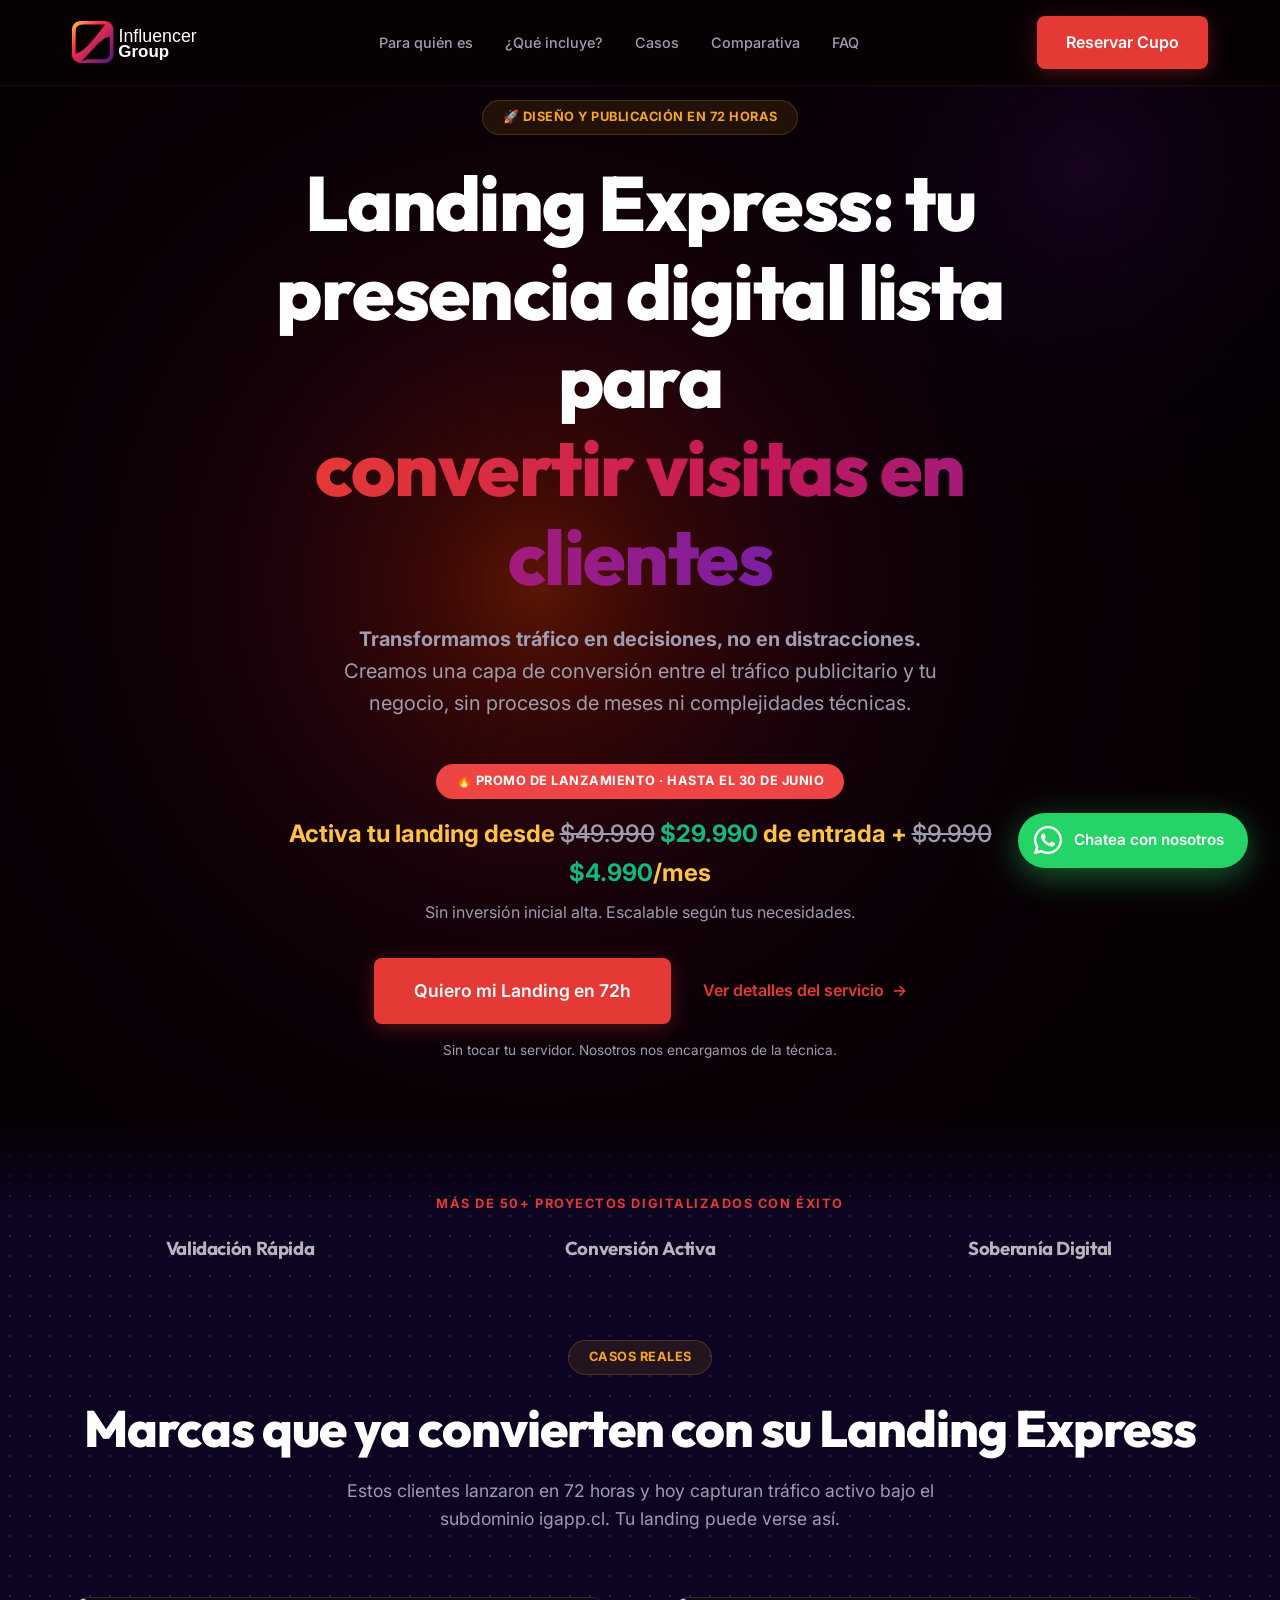
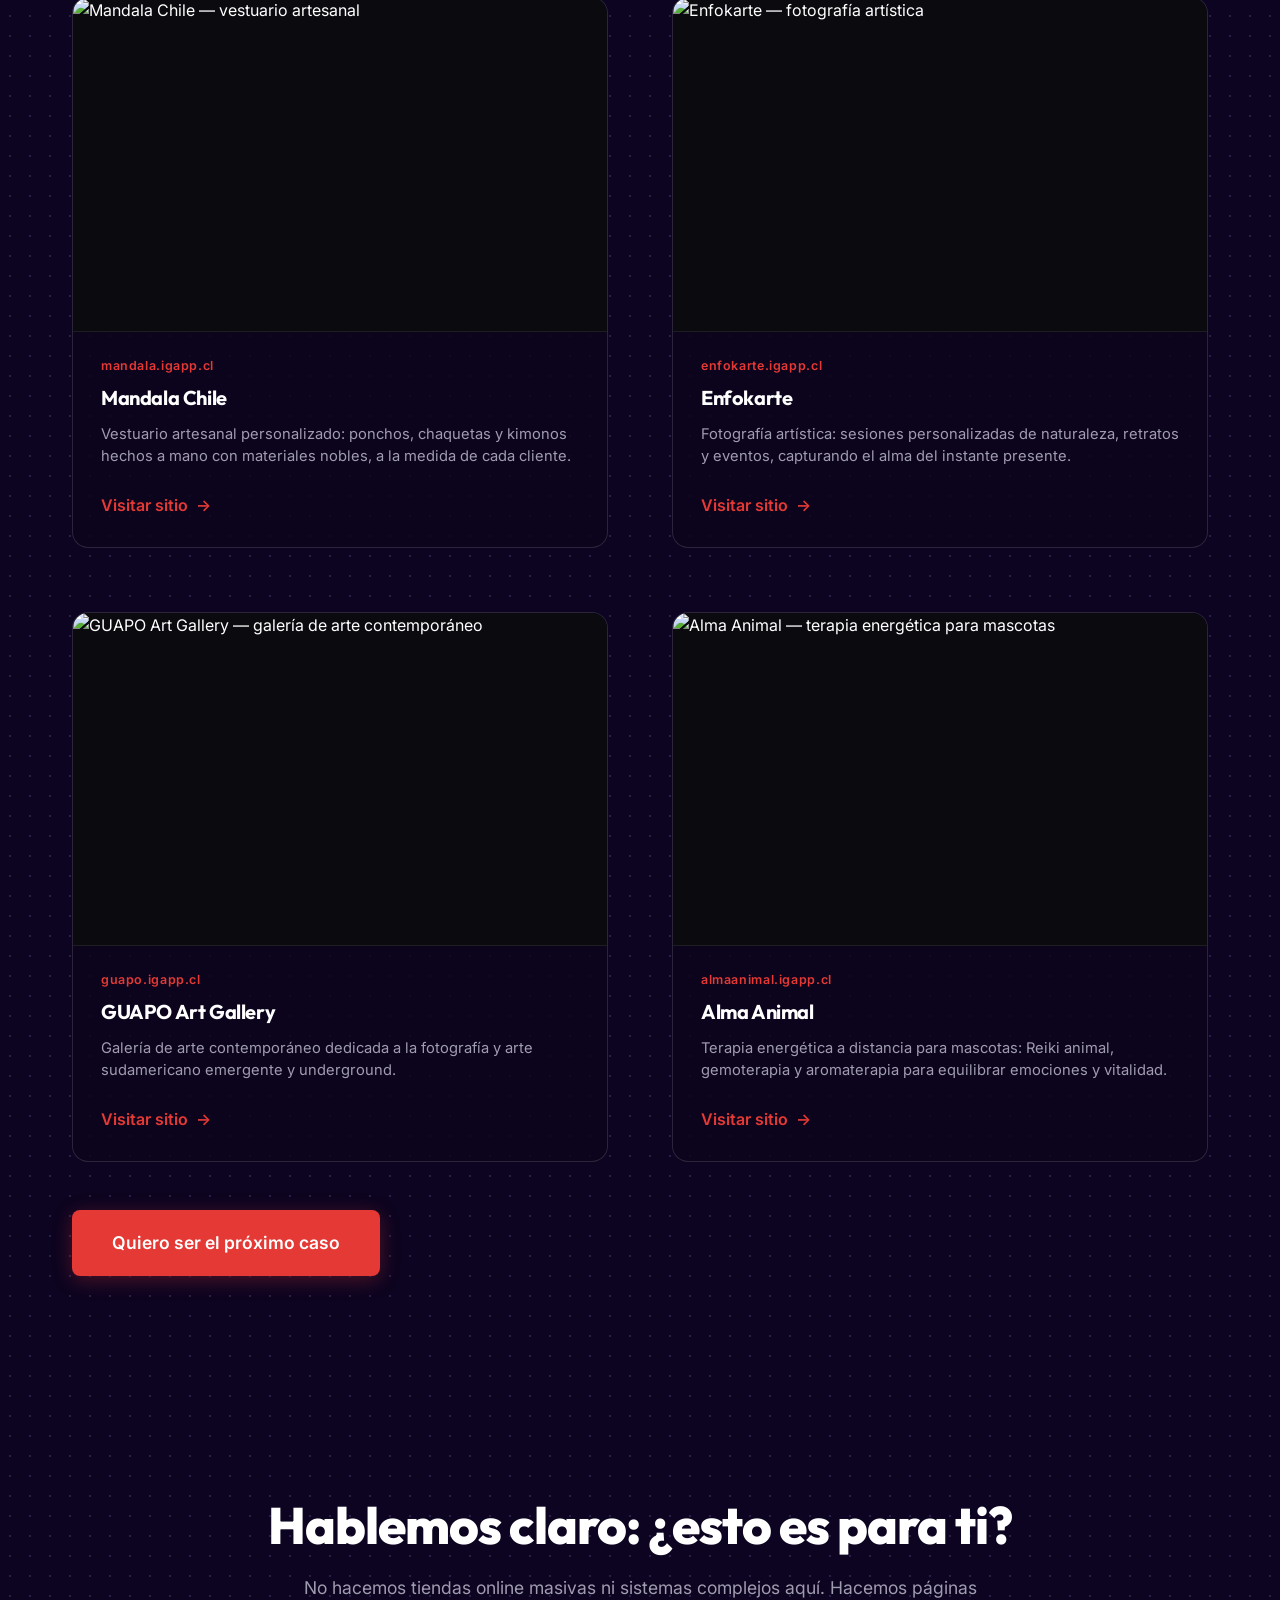
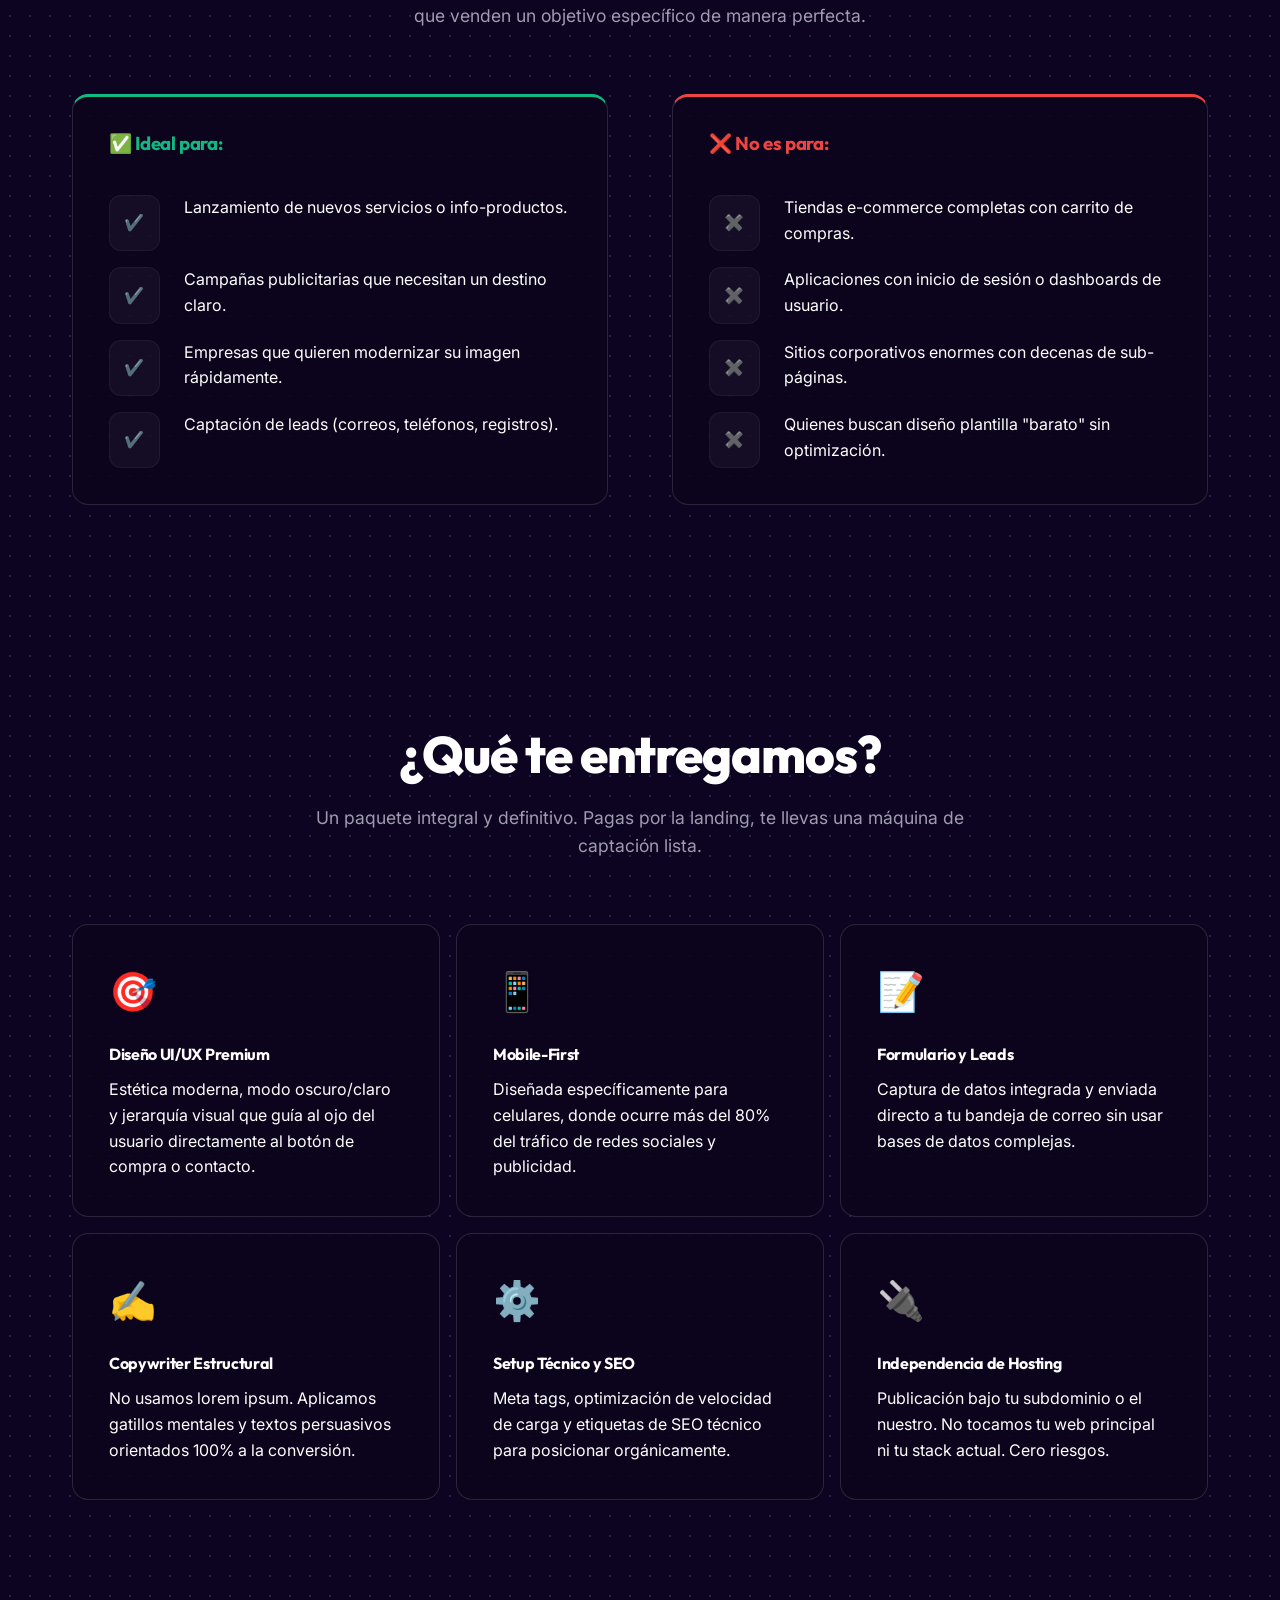
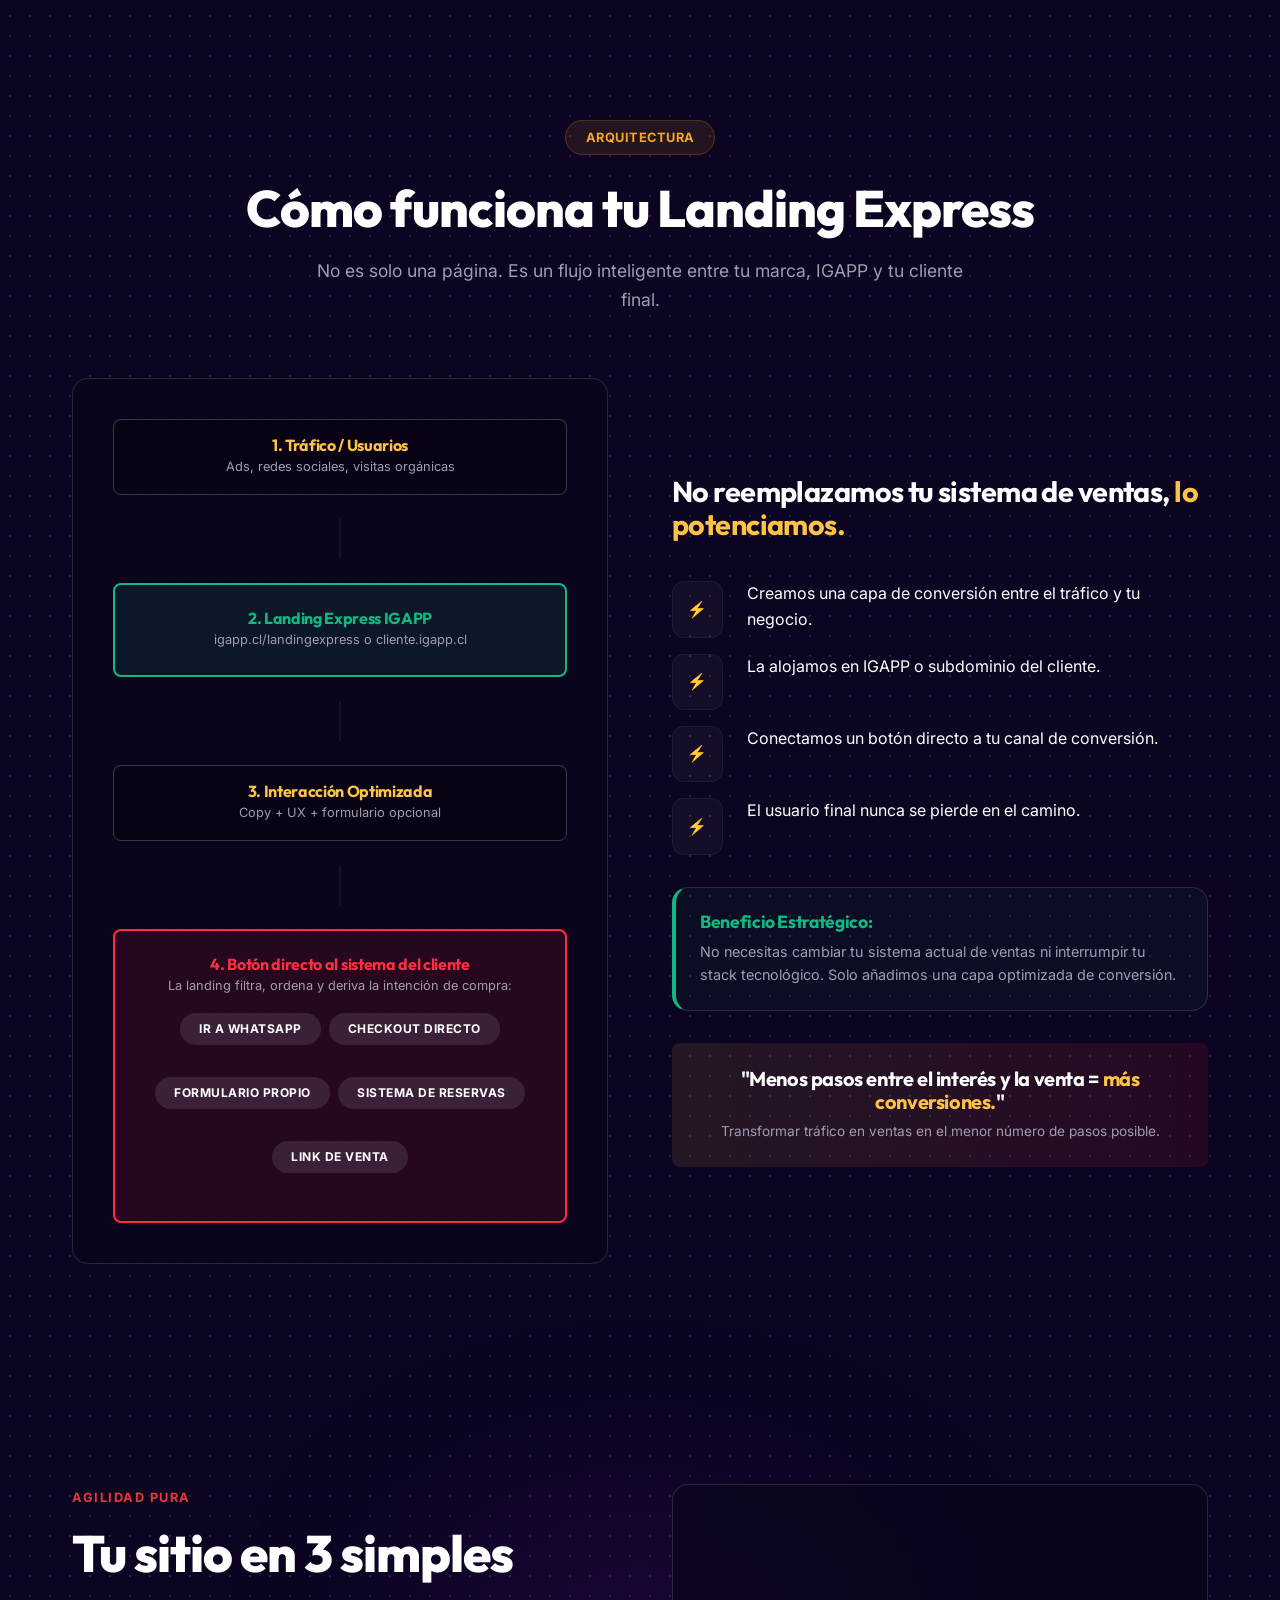
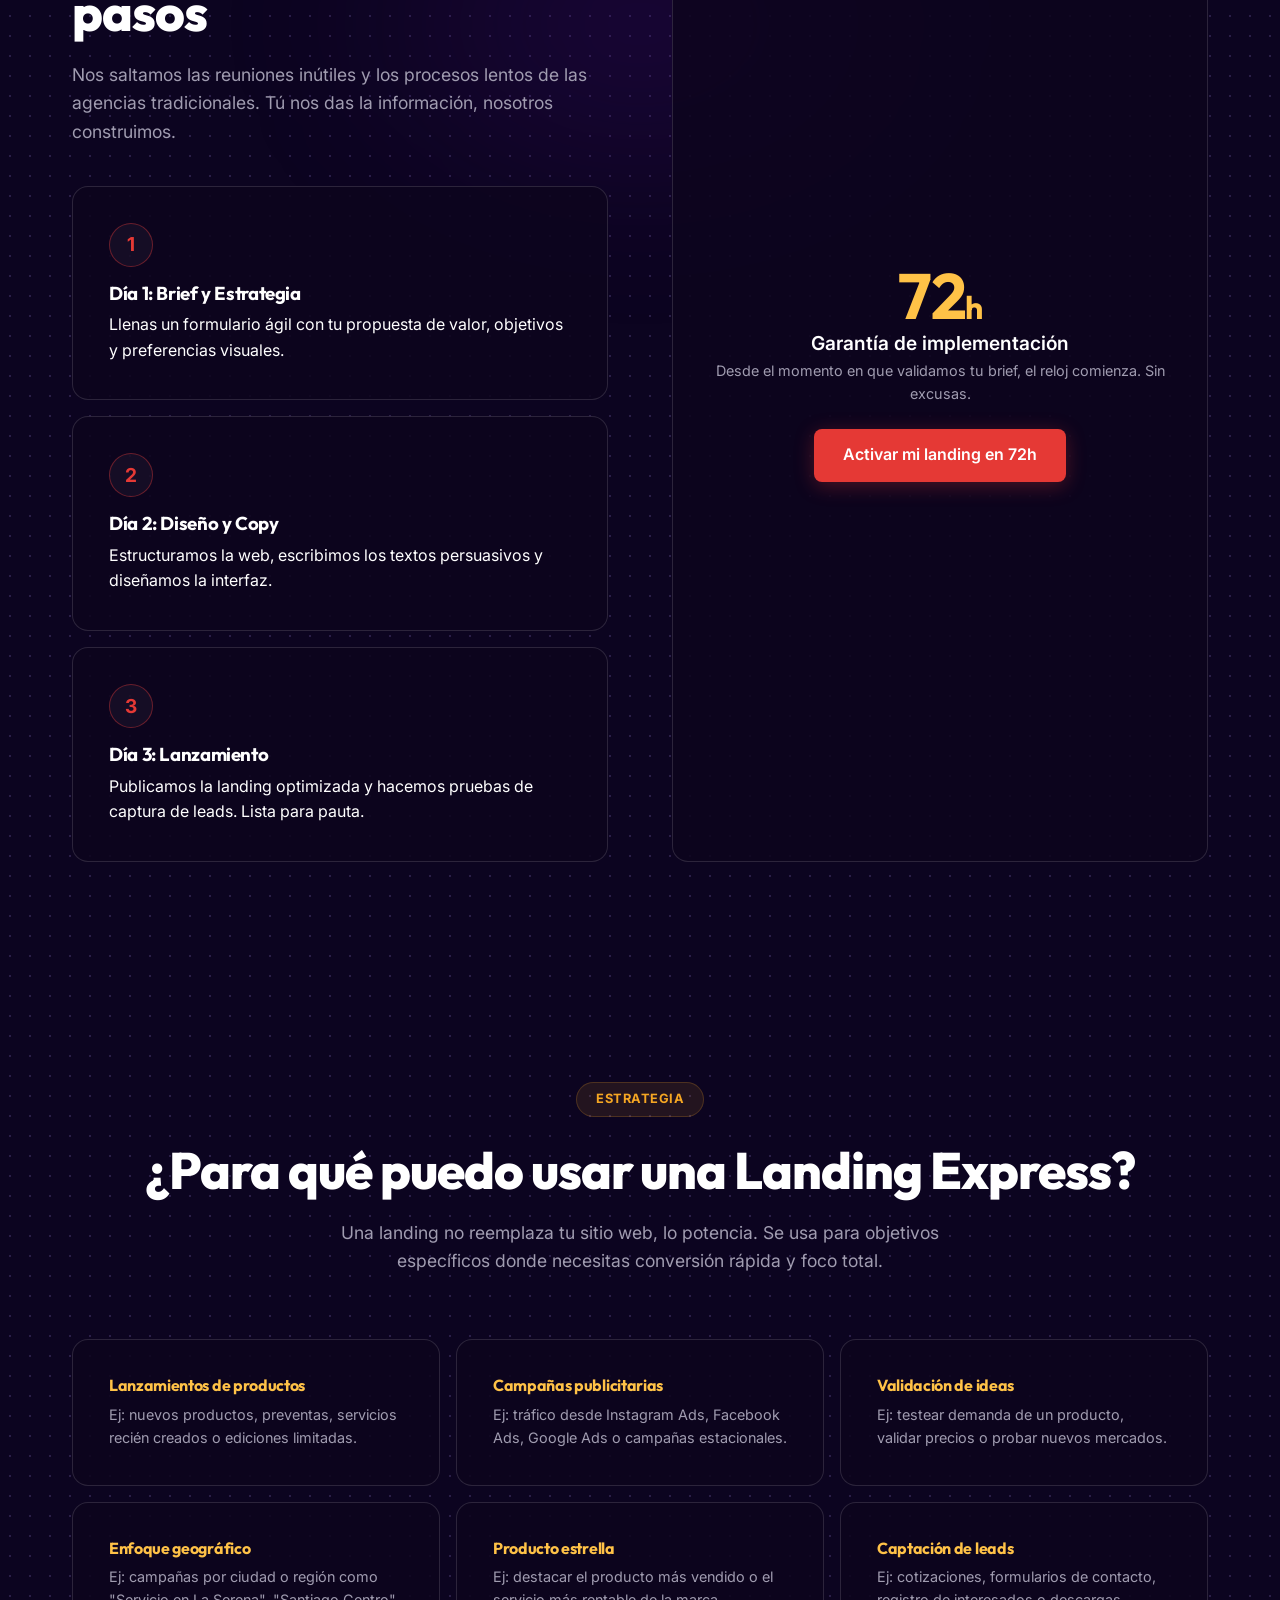
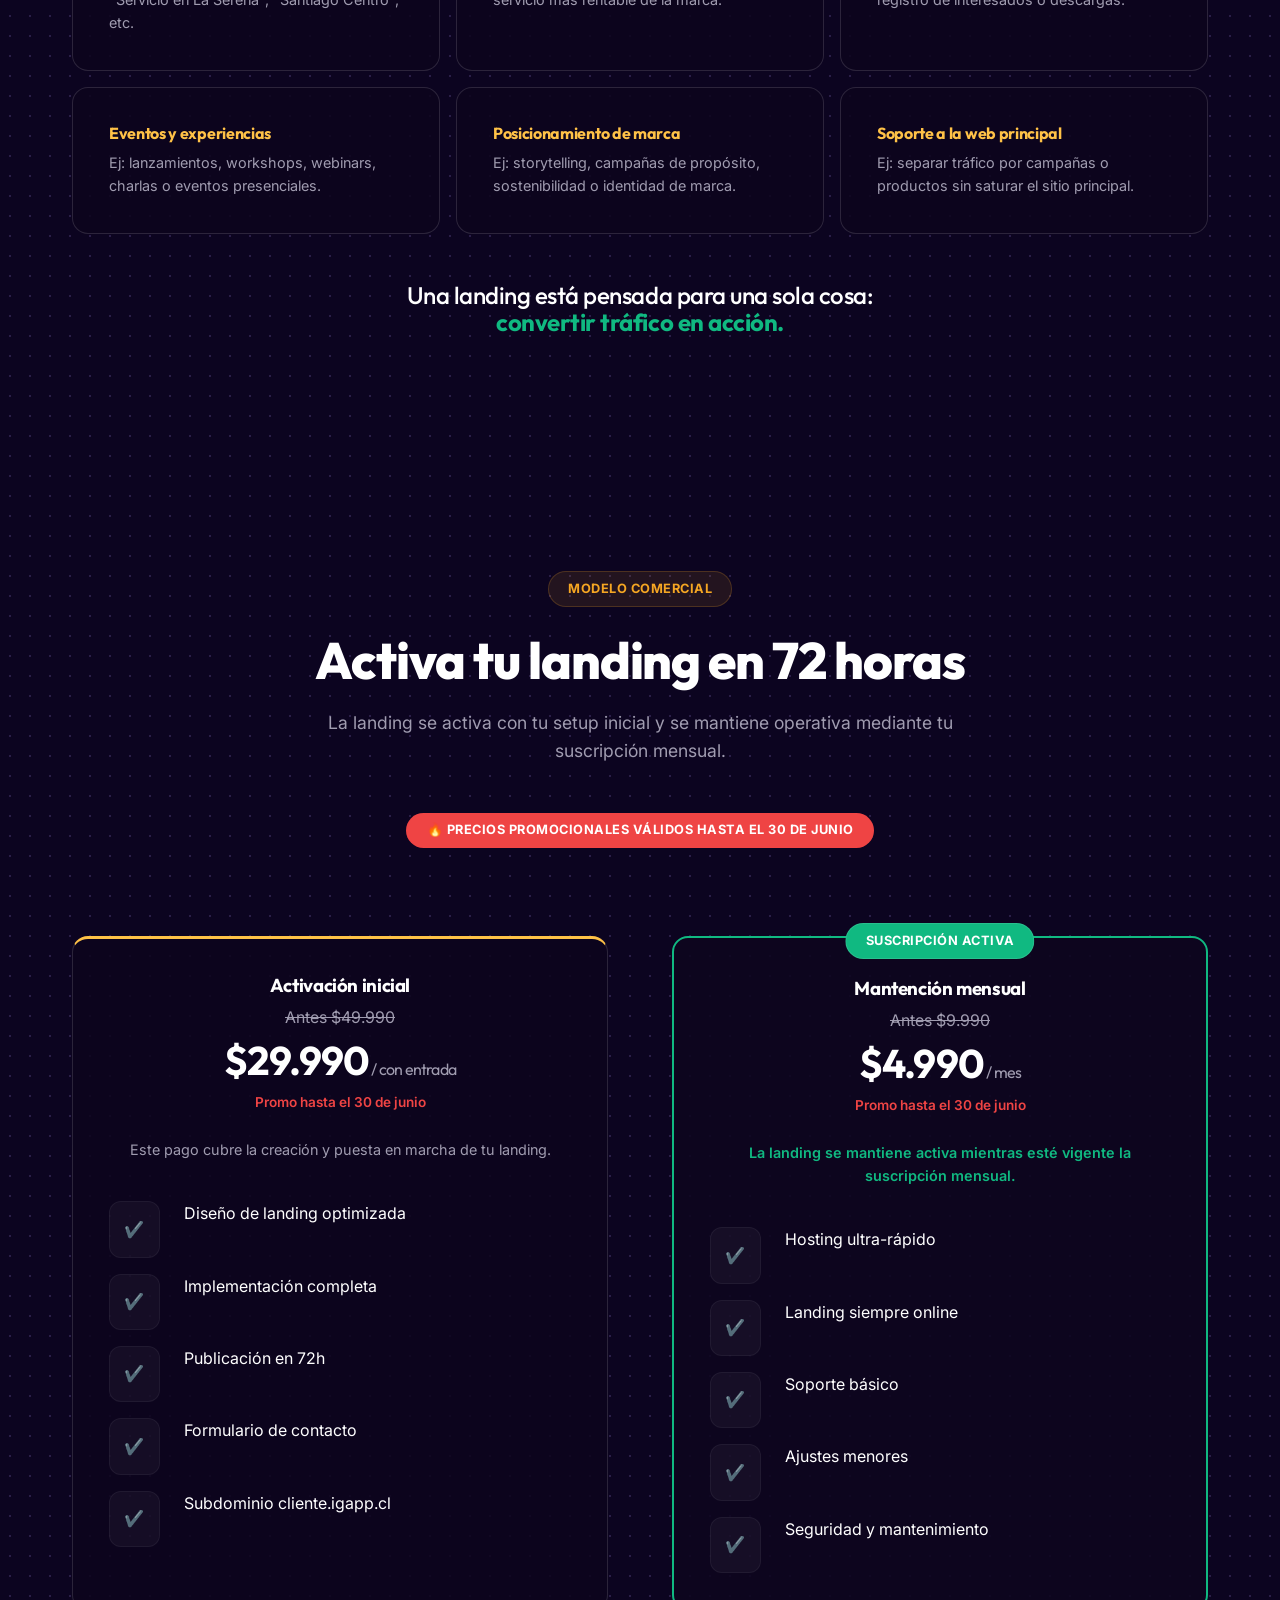
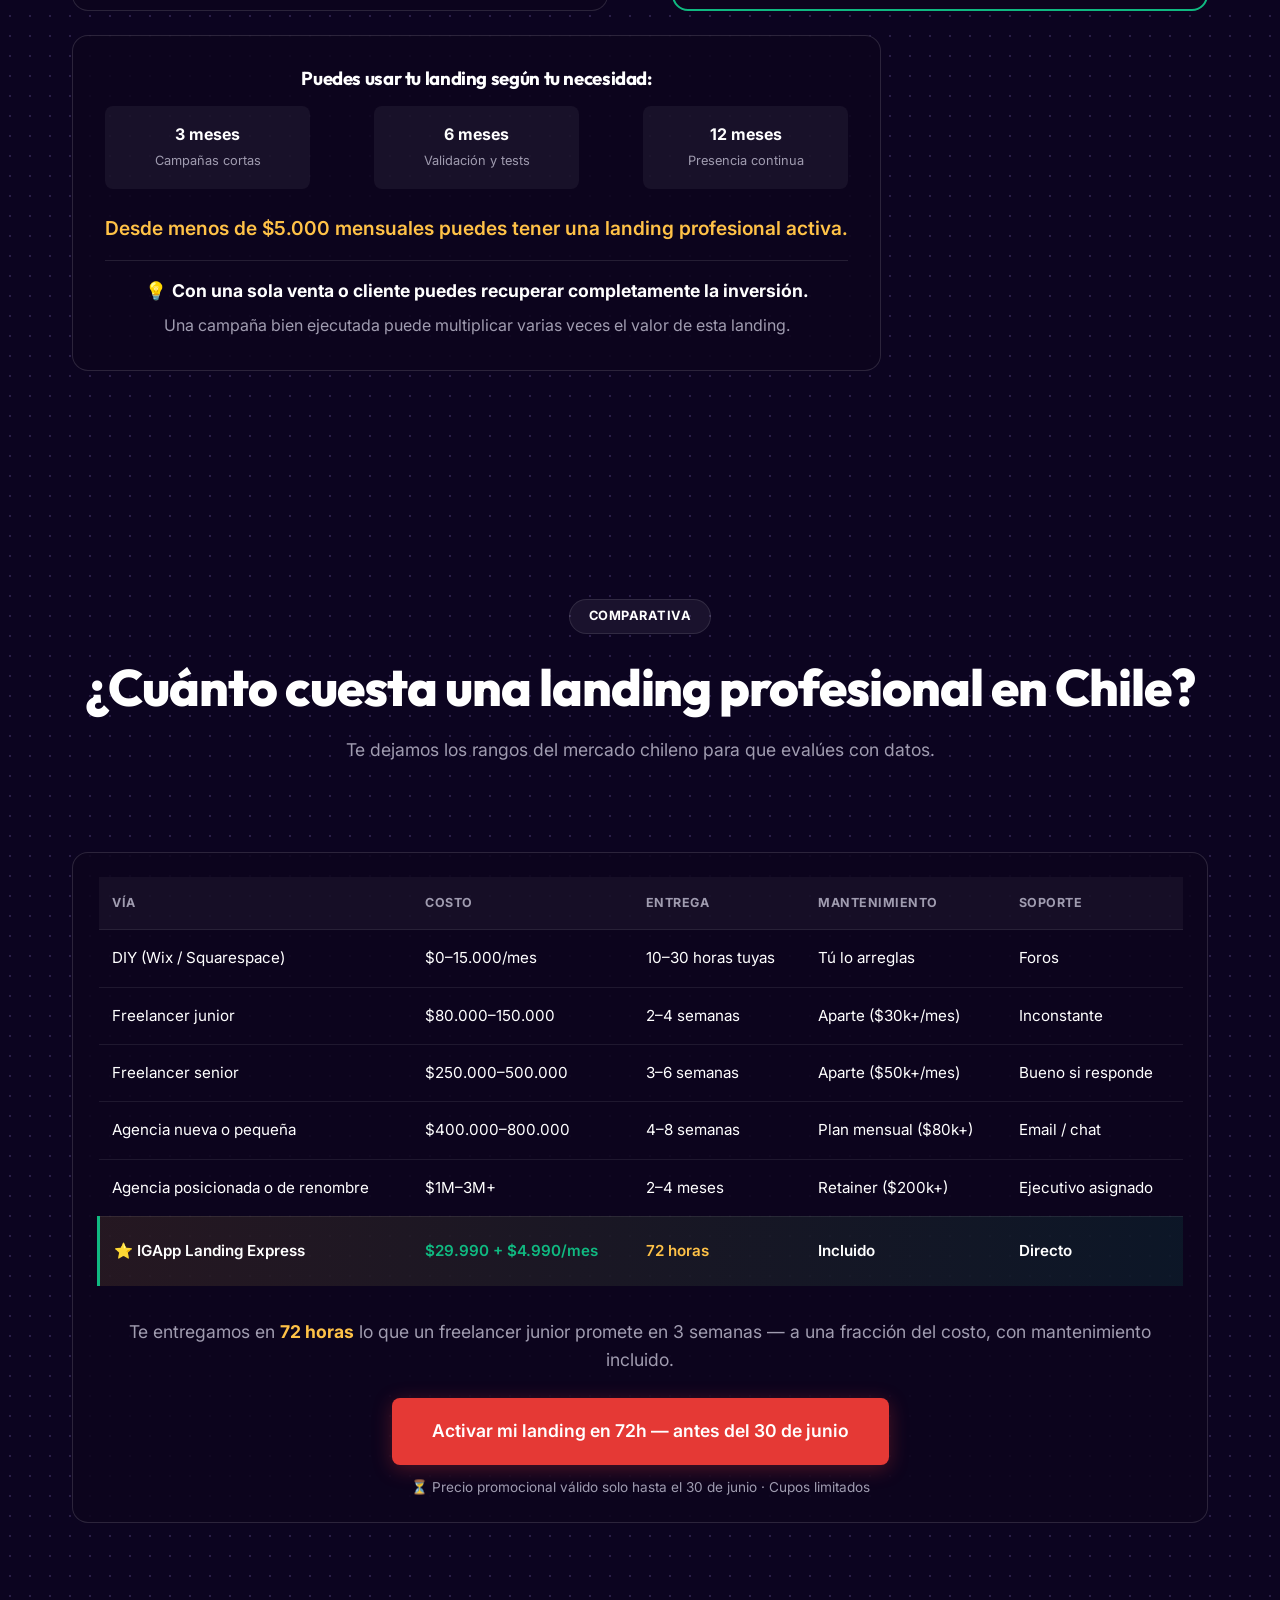
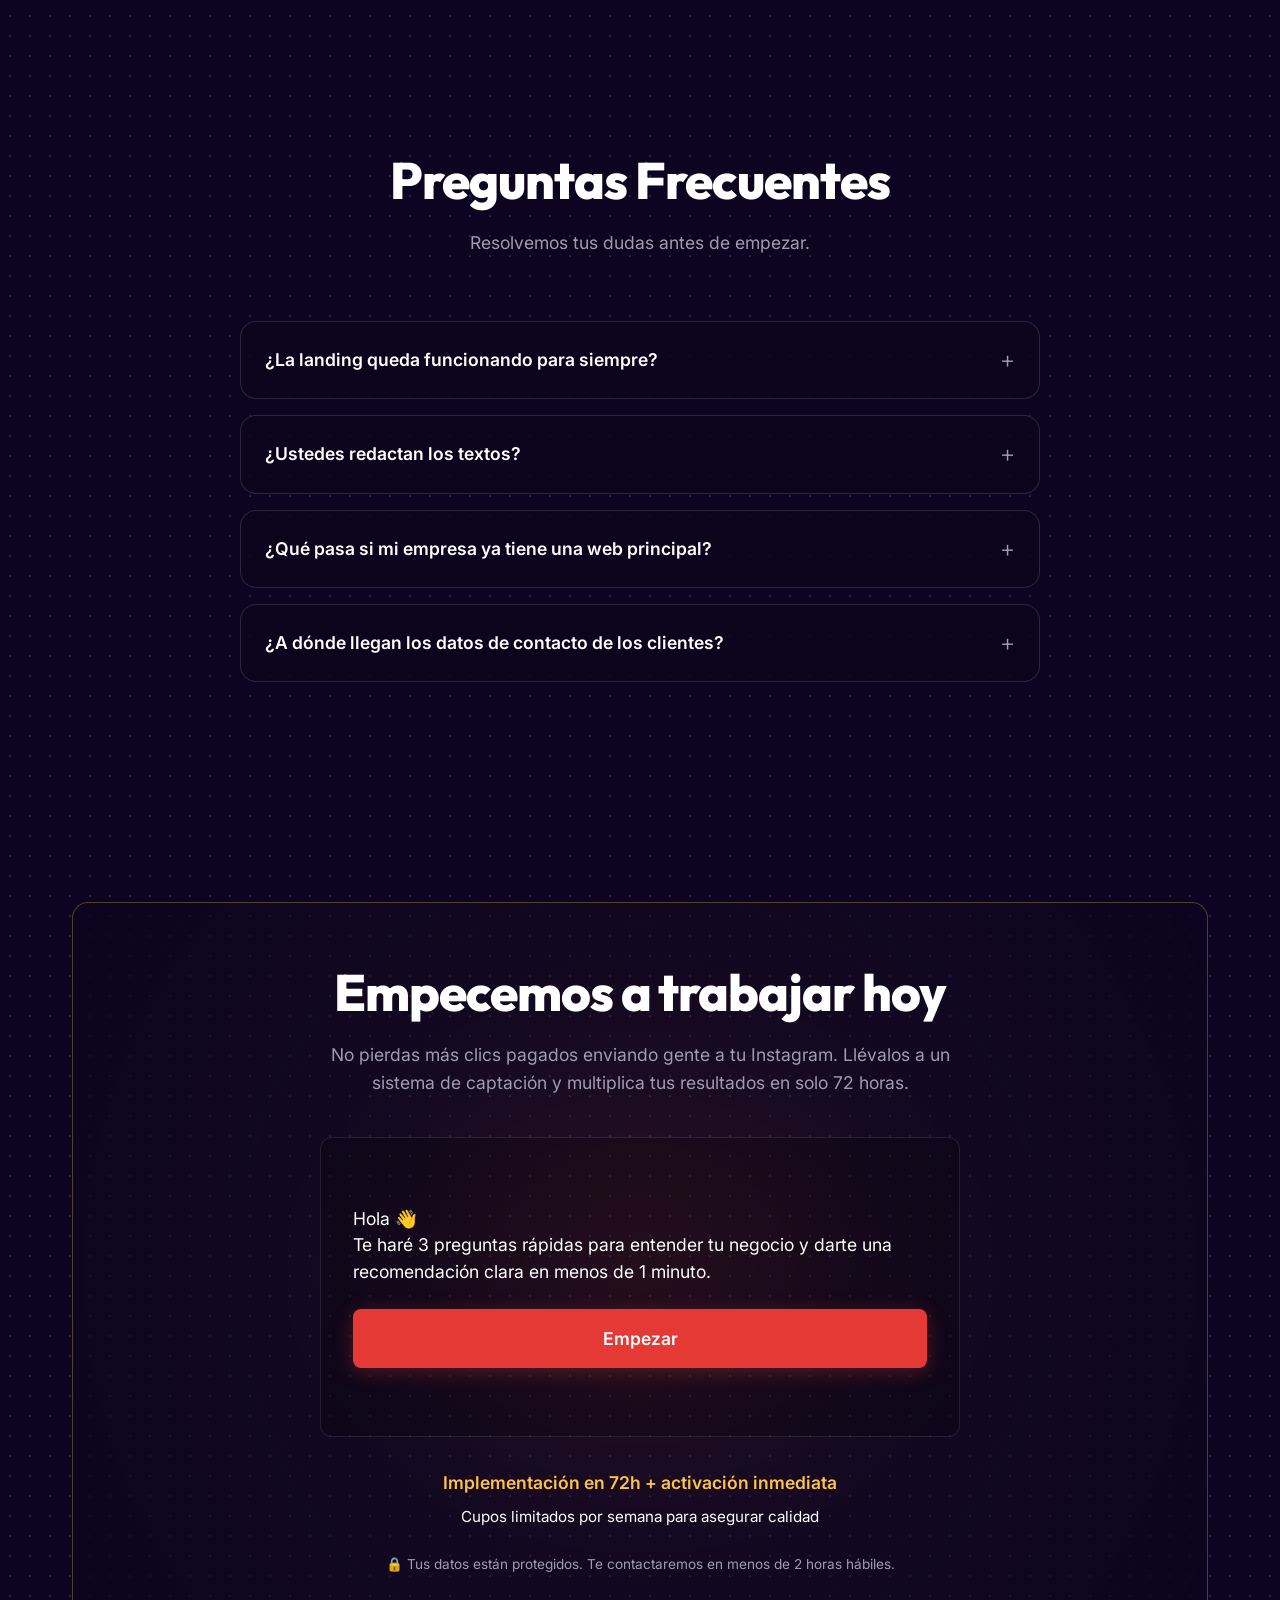
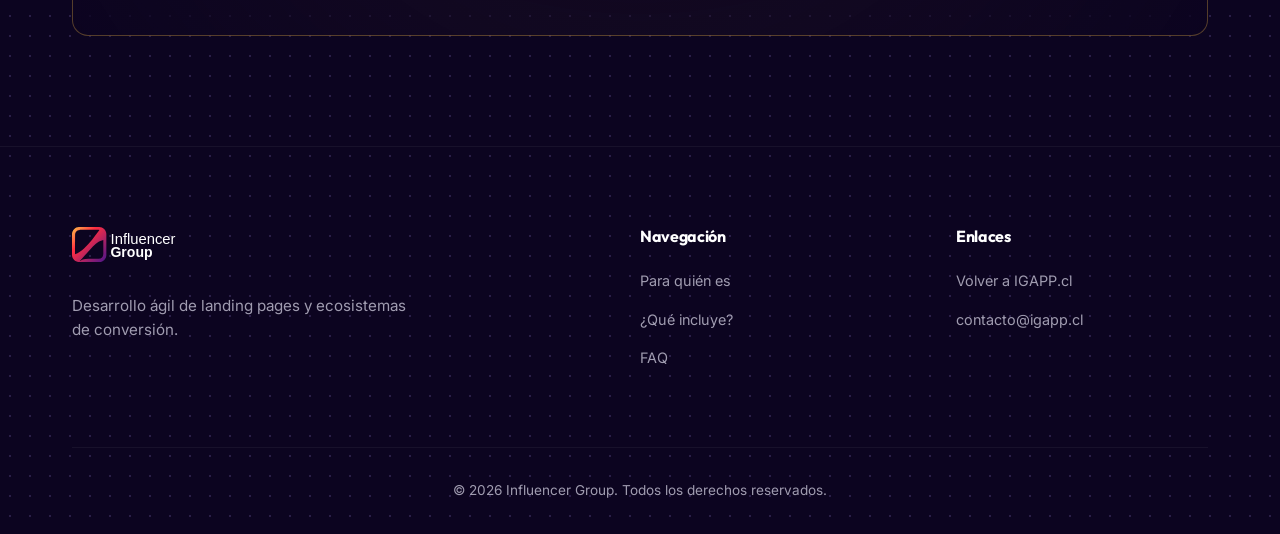
==== commit 3ac08ac3: "Soften agency tier labels in comparison table "Agencia chica" → "Agencia nueva o pequeña" "Agencia g" ====
--- a/landingexpress/index.html
+++ b/landingexpress/index.html
@@ -578,14 +578,14 @@
                         <td data-label="Soporte">Bueno si responde</td>
                     </tr>
                     <tr>
-                        <td data-label="Vía">Agencia chica</td>
+                        <td data-label="Vía">Agencia nueva o pequeña</td>
                         <td data-label="Costo">$400.000–800.000</td>
                         <td data-label="Entrega">4–8 semanas</td>
                         <td data-label="Mantenimiento">Plan mensual ($80k+)</td>
                         <td data-label="Soporte">Email / chat</td>
                     </tr>
                     <tr>
-                        <td data-label="Vía">Agencia grande</td>
+                        <td data-label="Vía">Agencia posicionada o de renombre</td>
                         <td data-label="Costo">$1M–3M+</td>
                         <td data-label="Entrega">2–4 meses</td>
                         <td data-label="Mantenimiento">Retainer ($200k+)</td>
